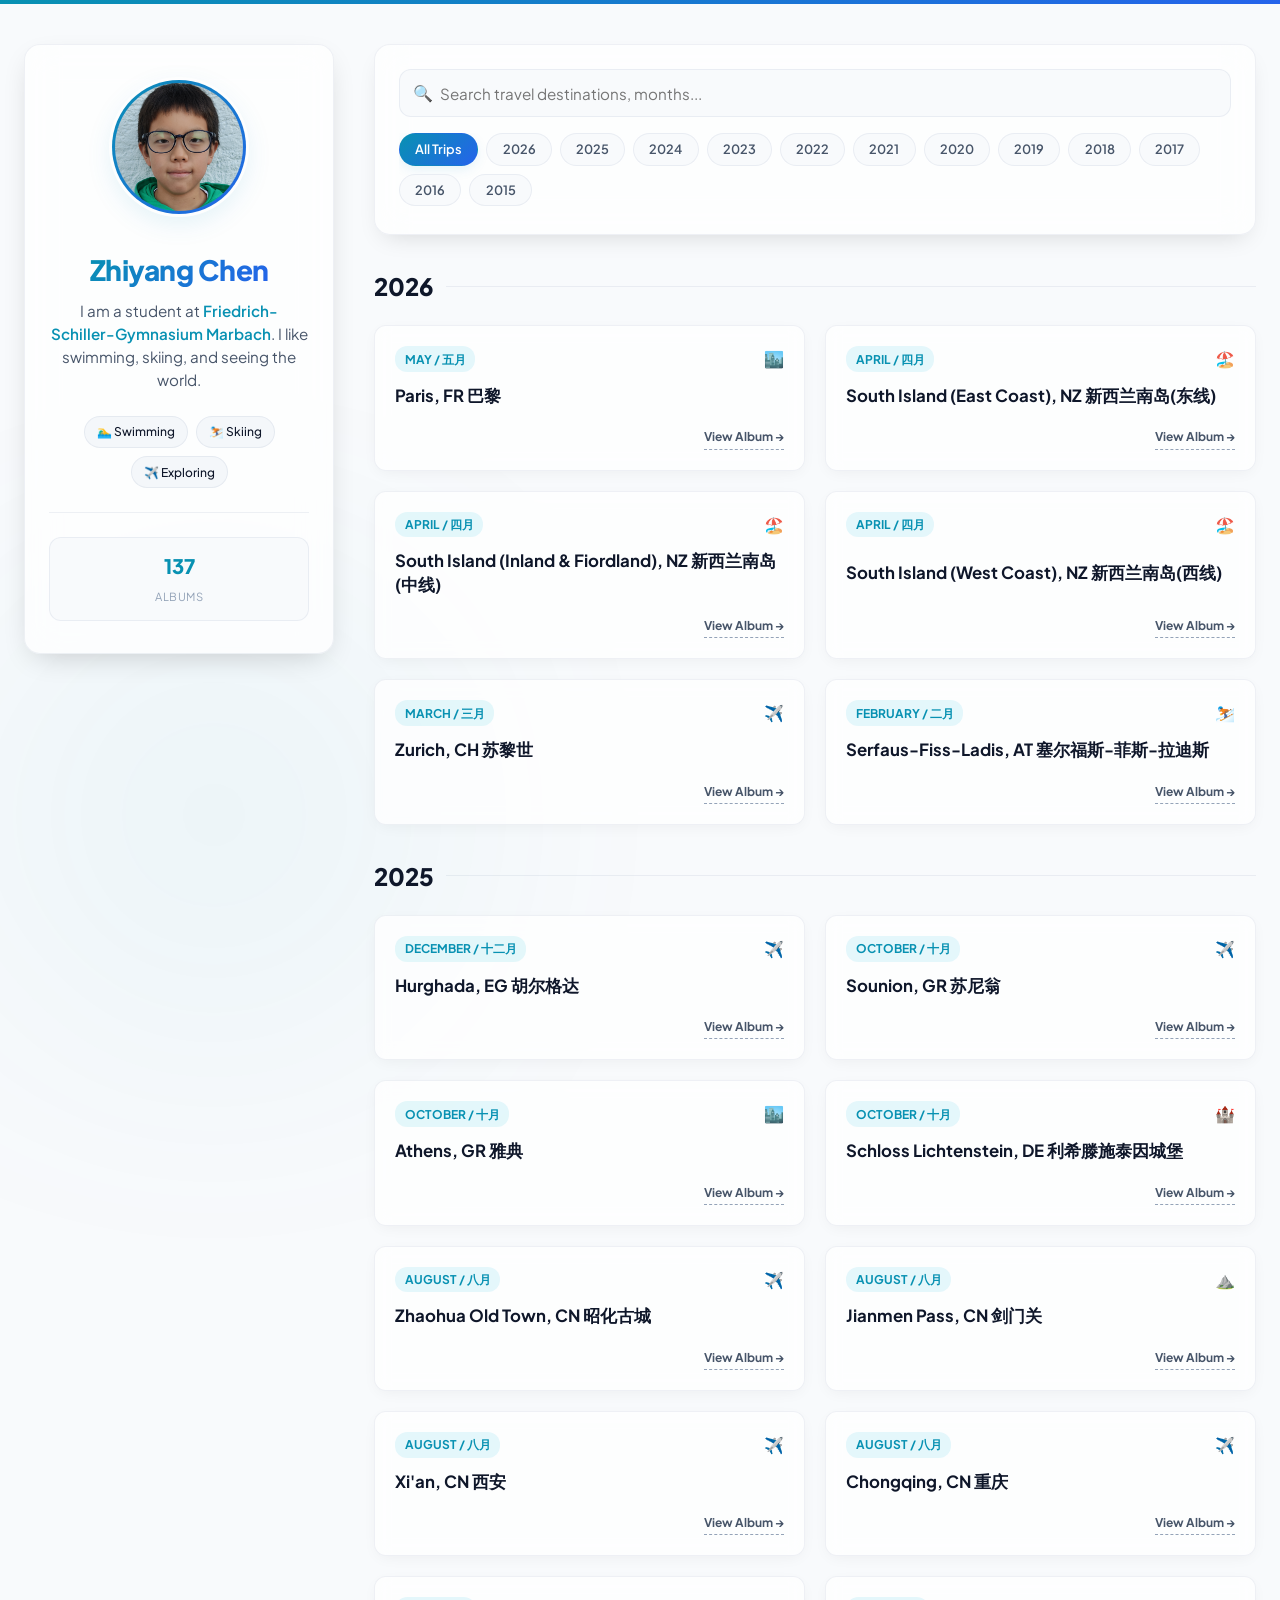
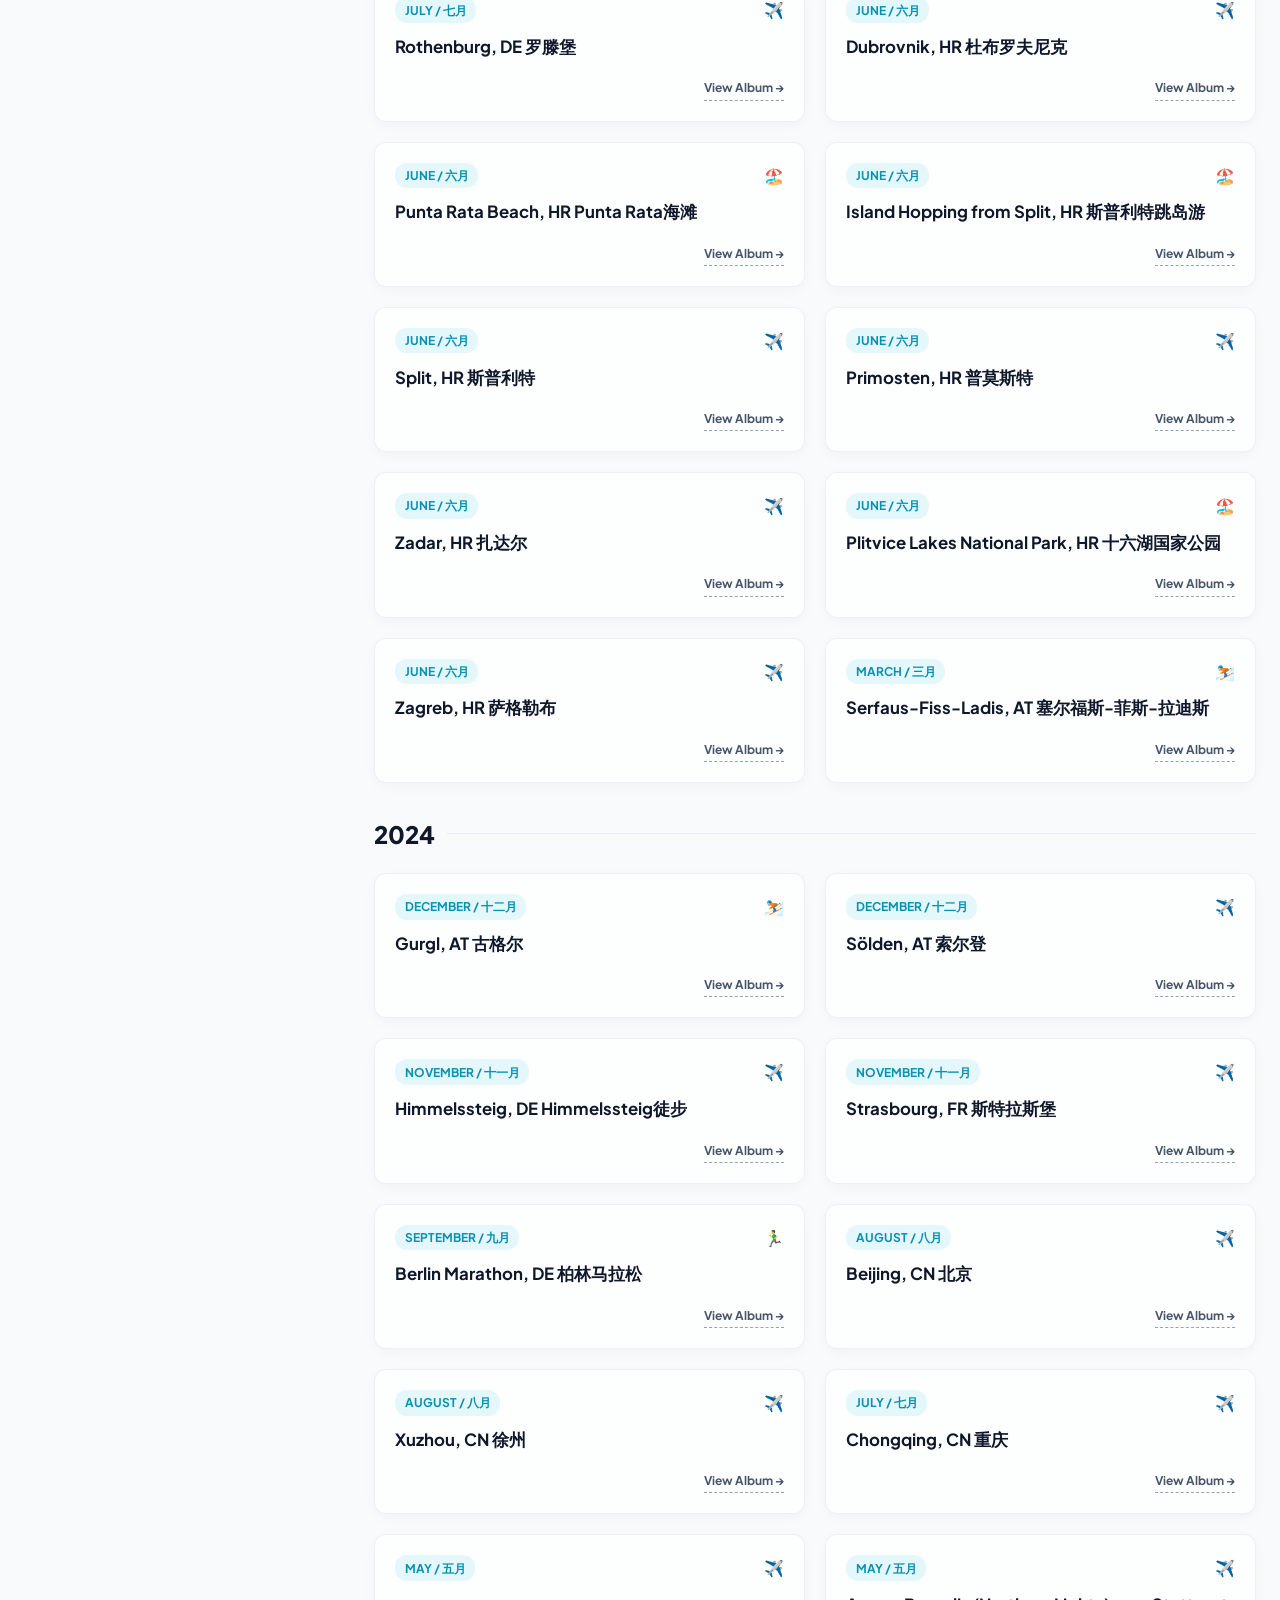
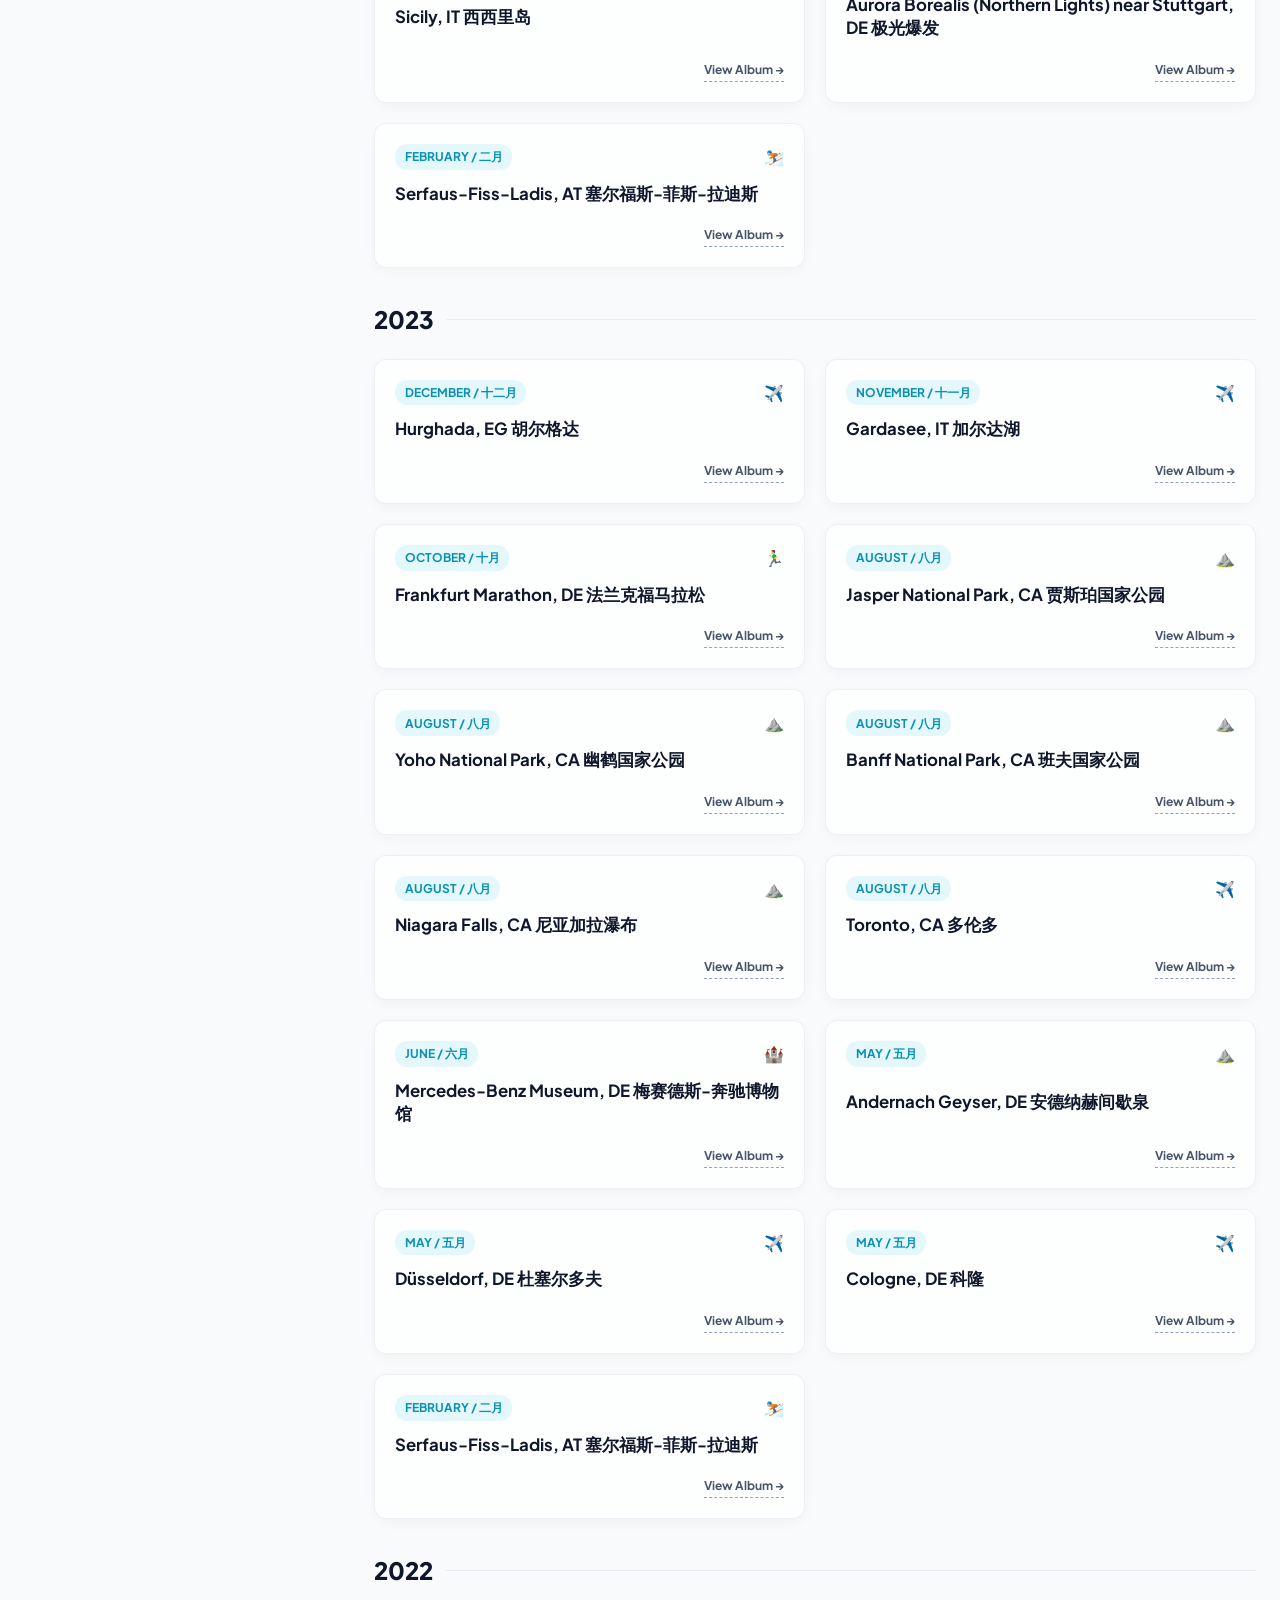
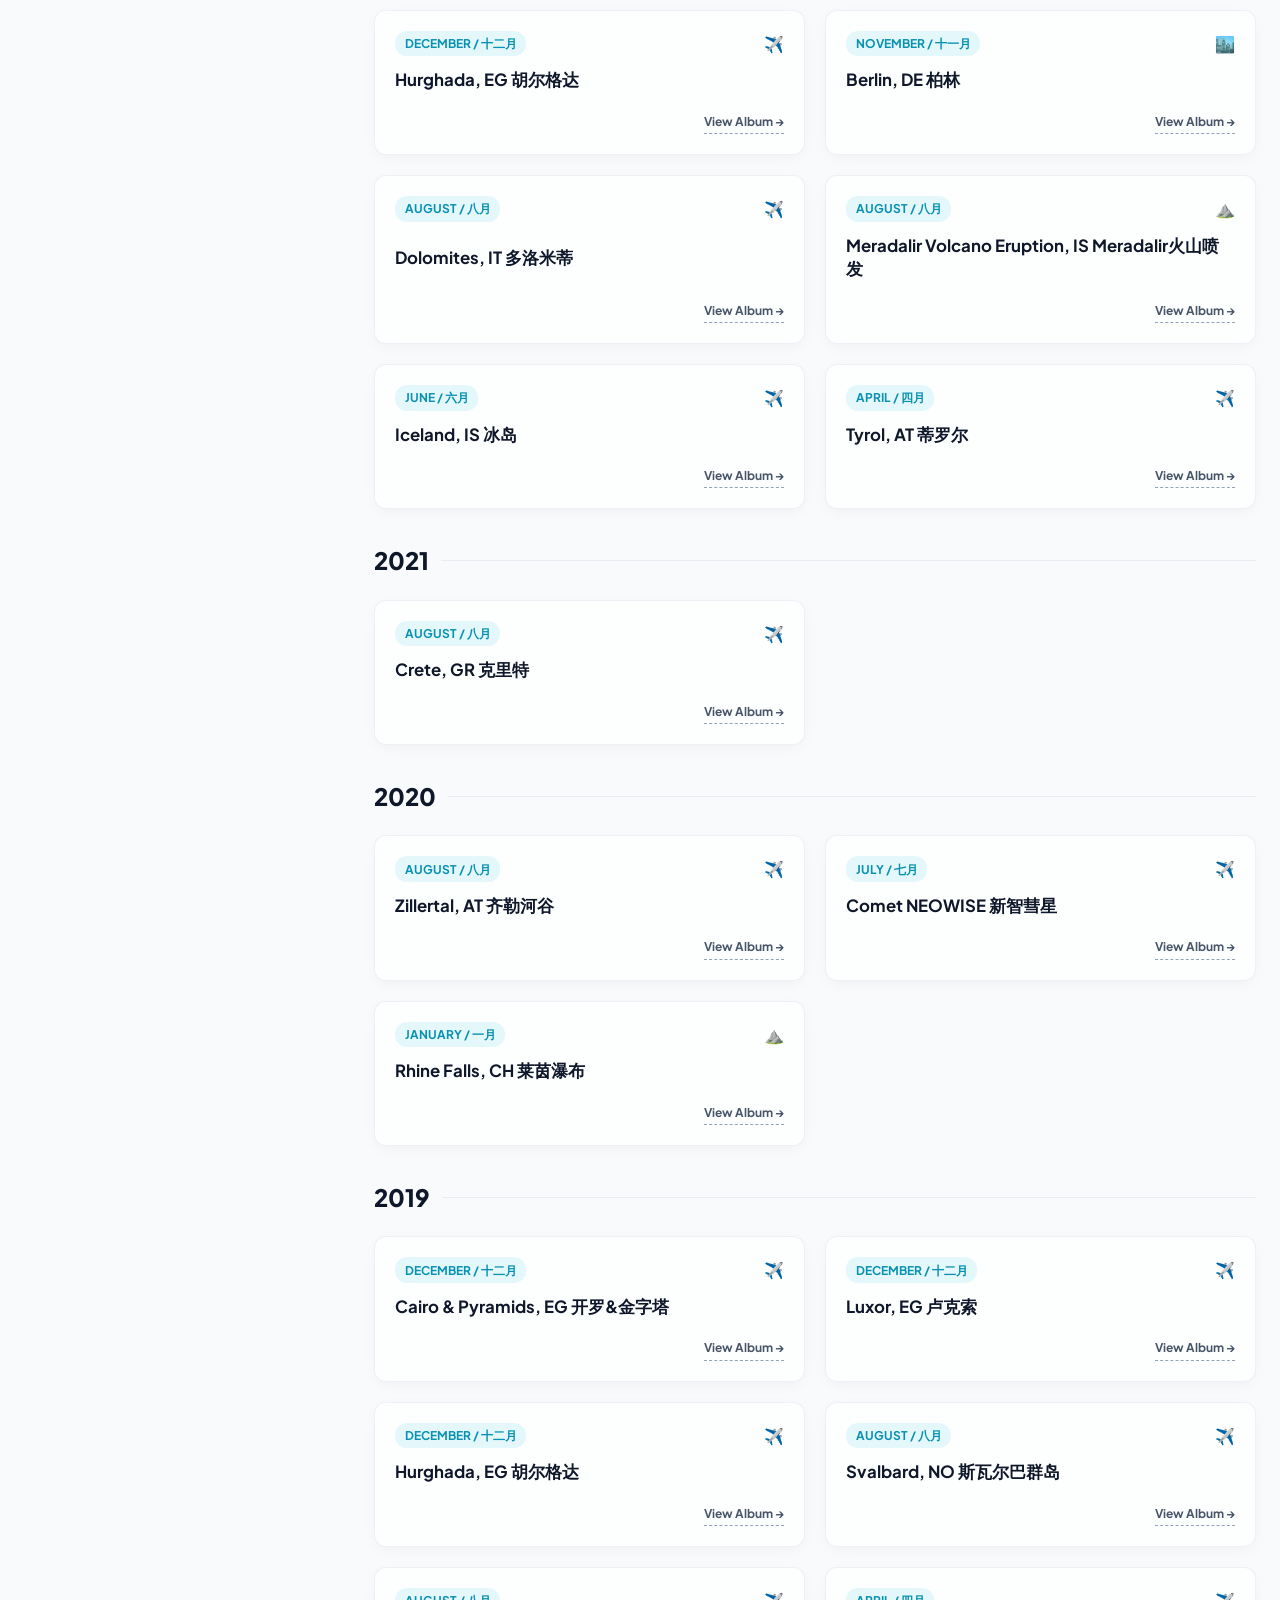
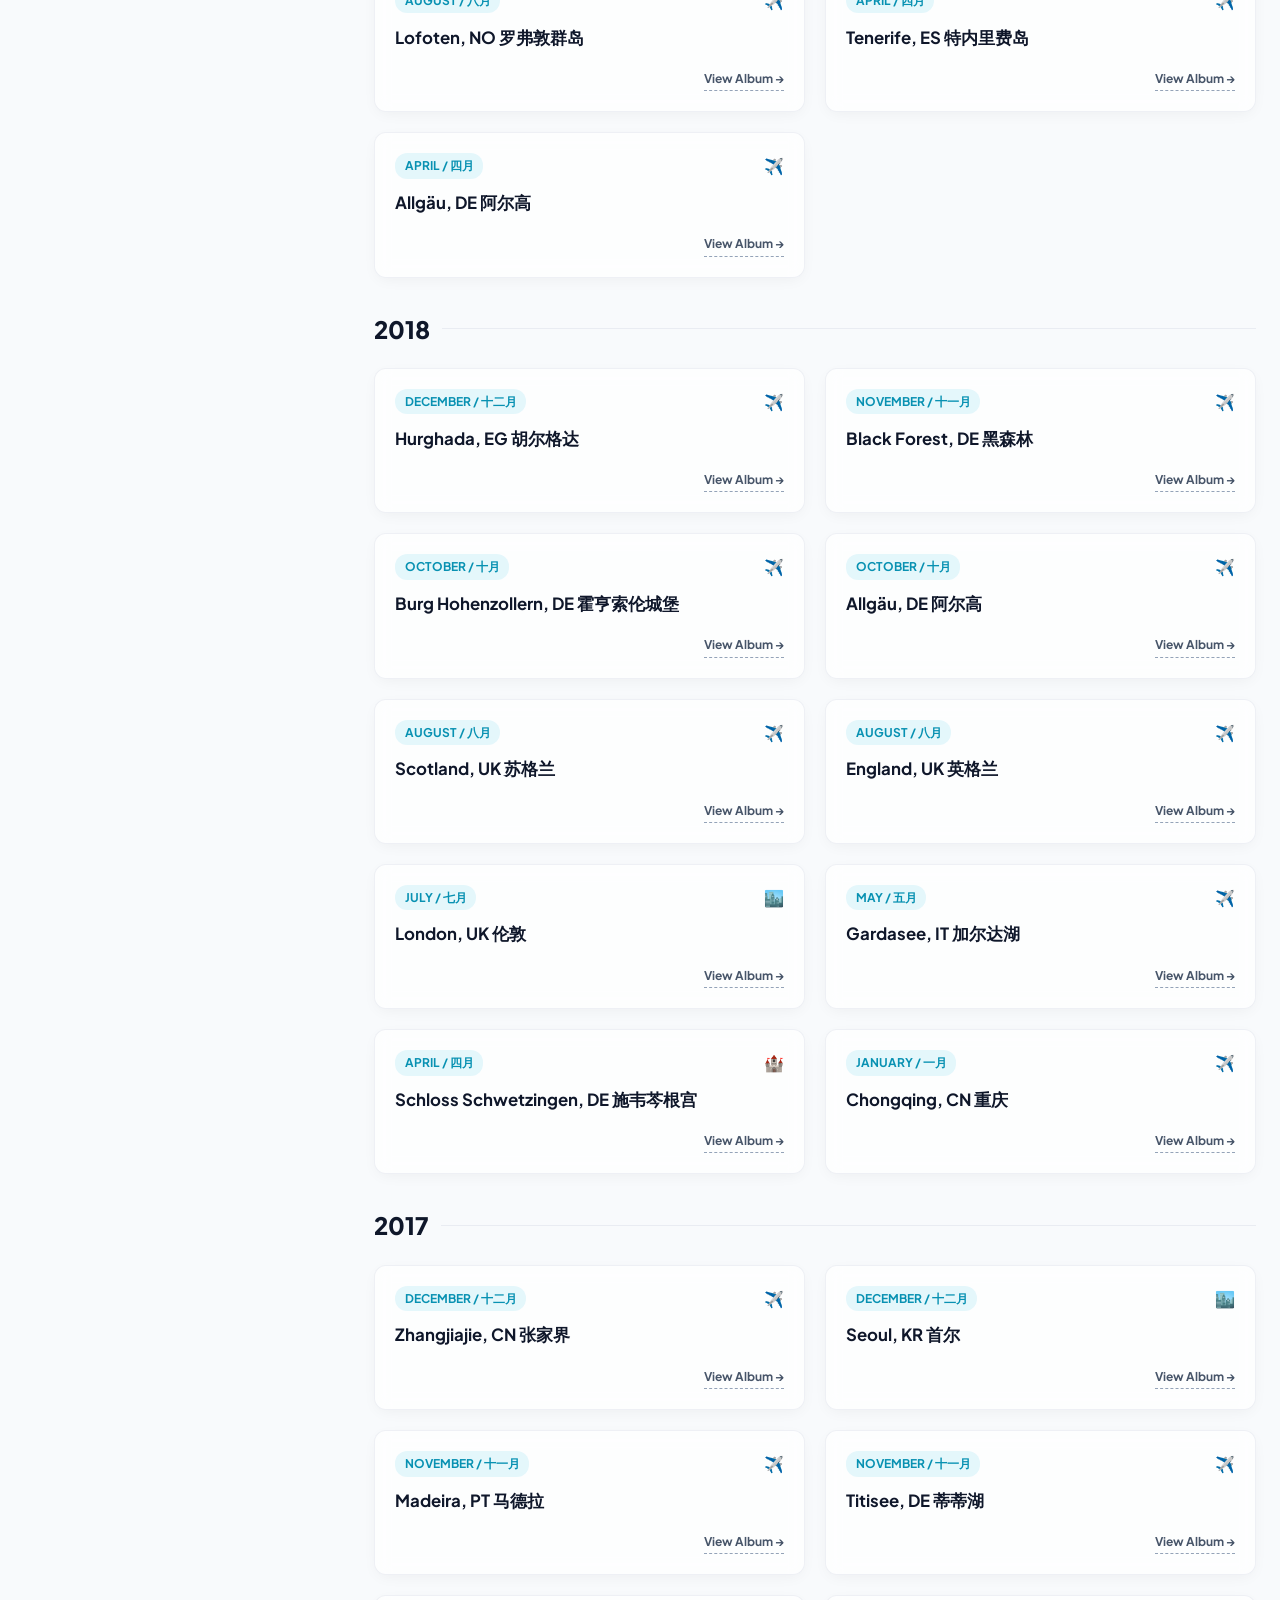
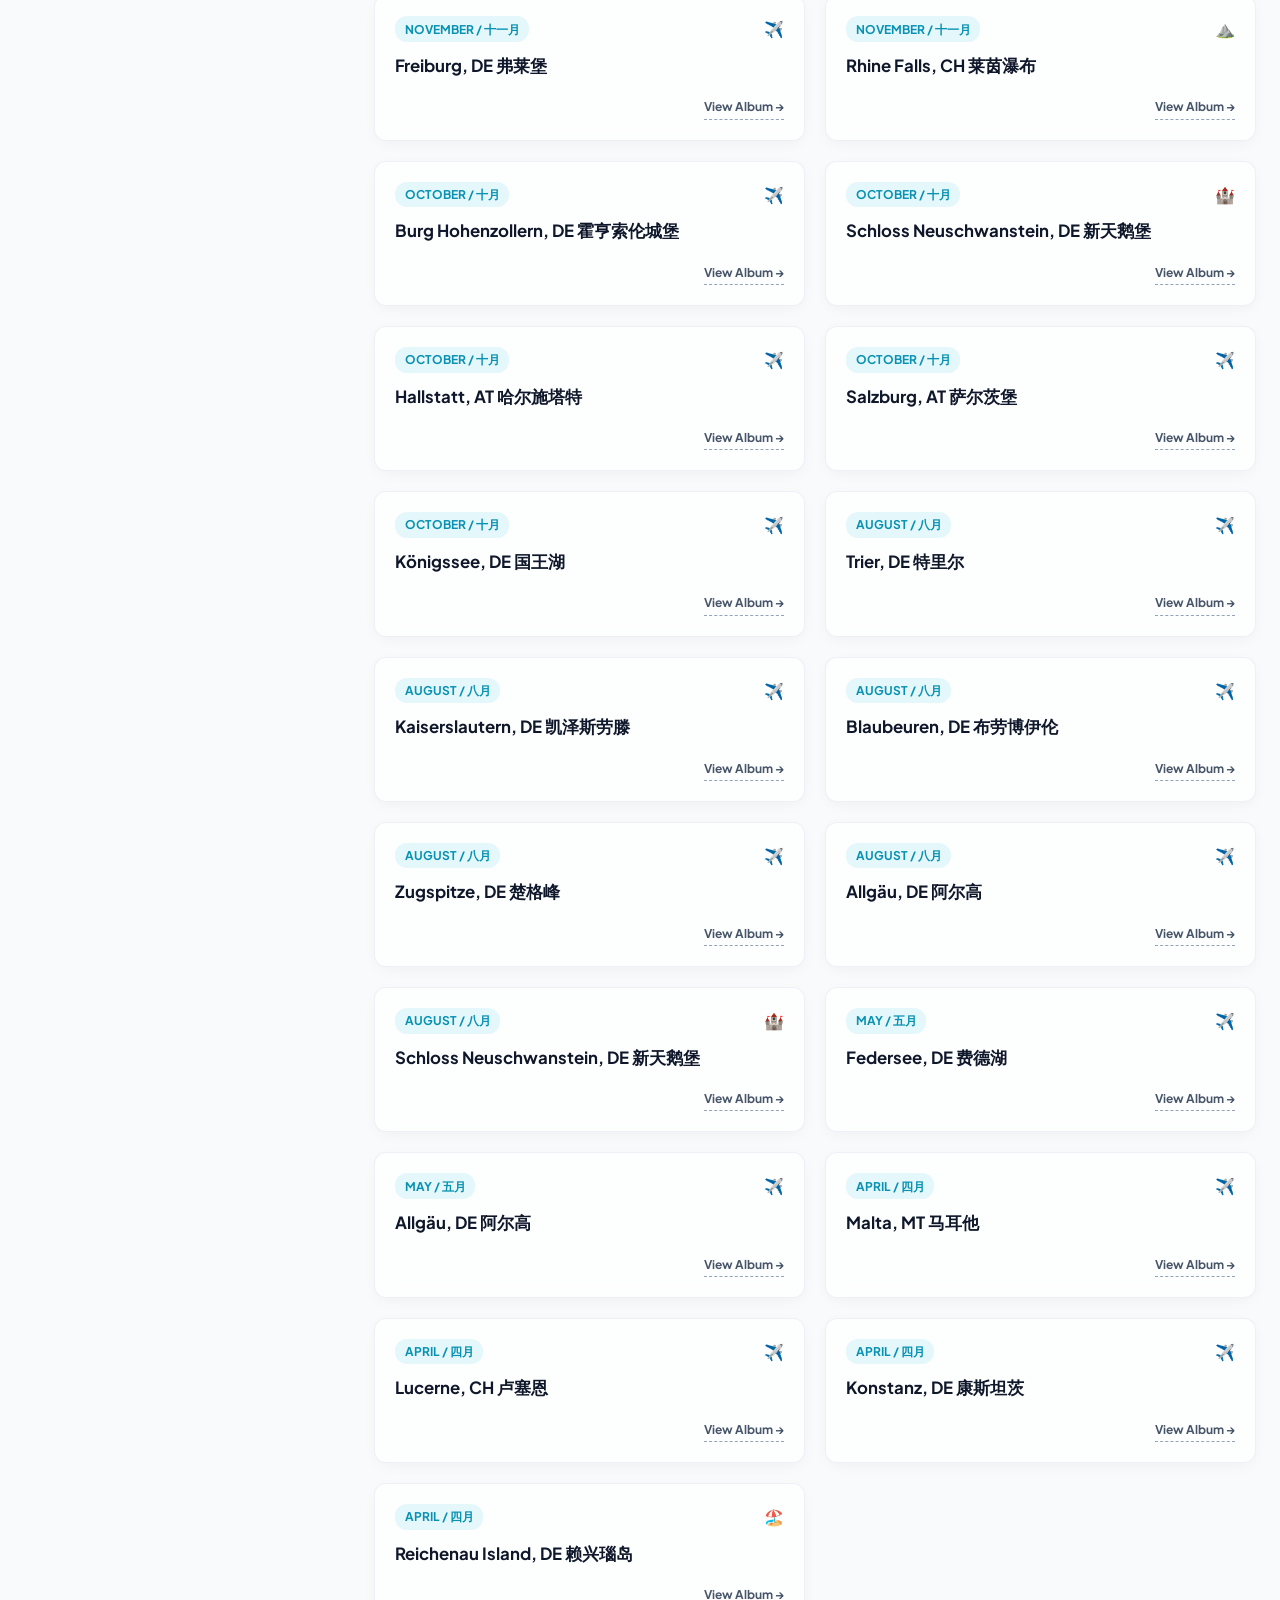
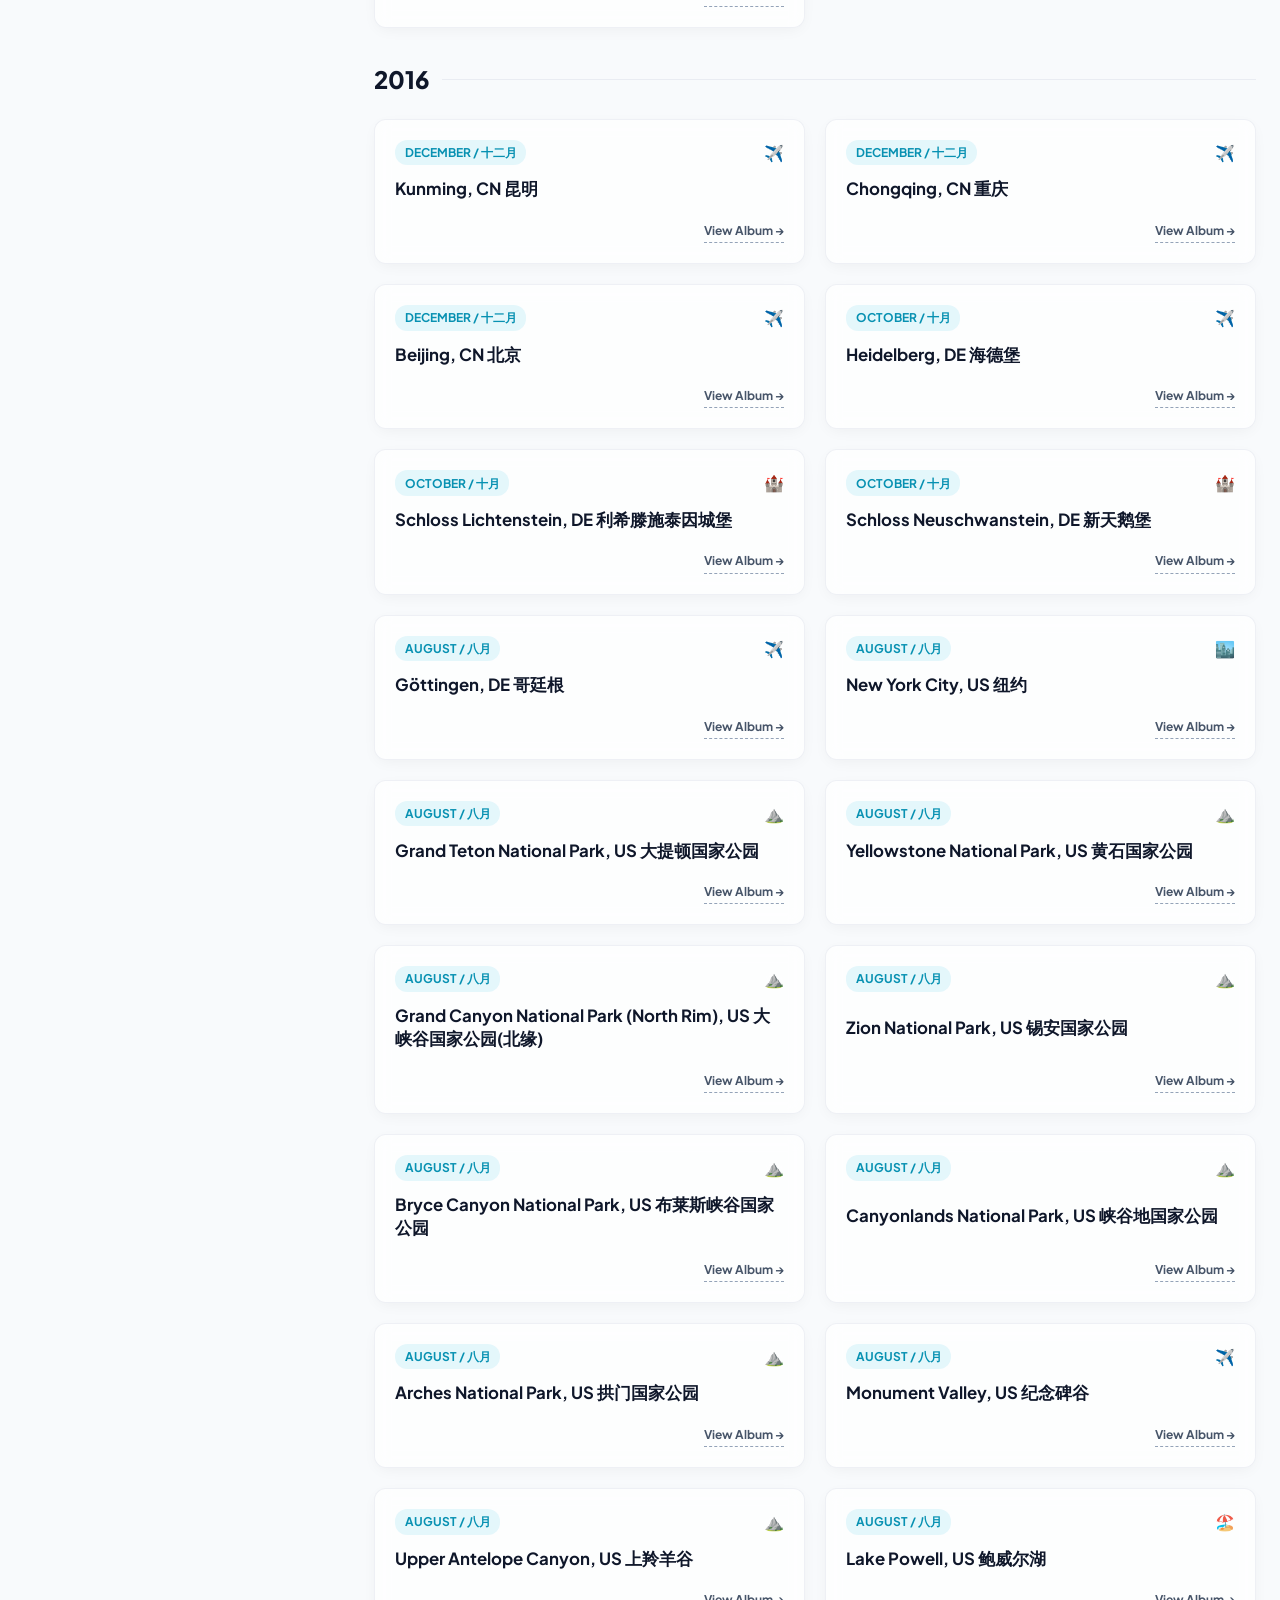
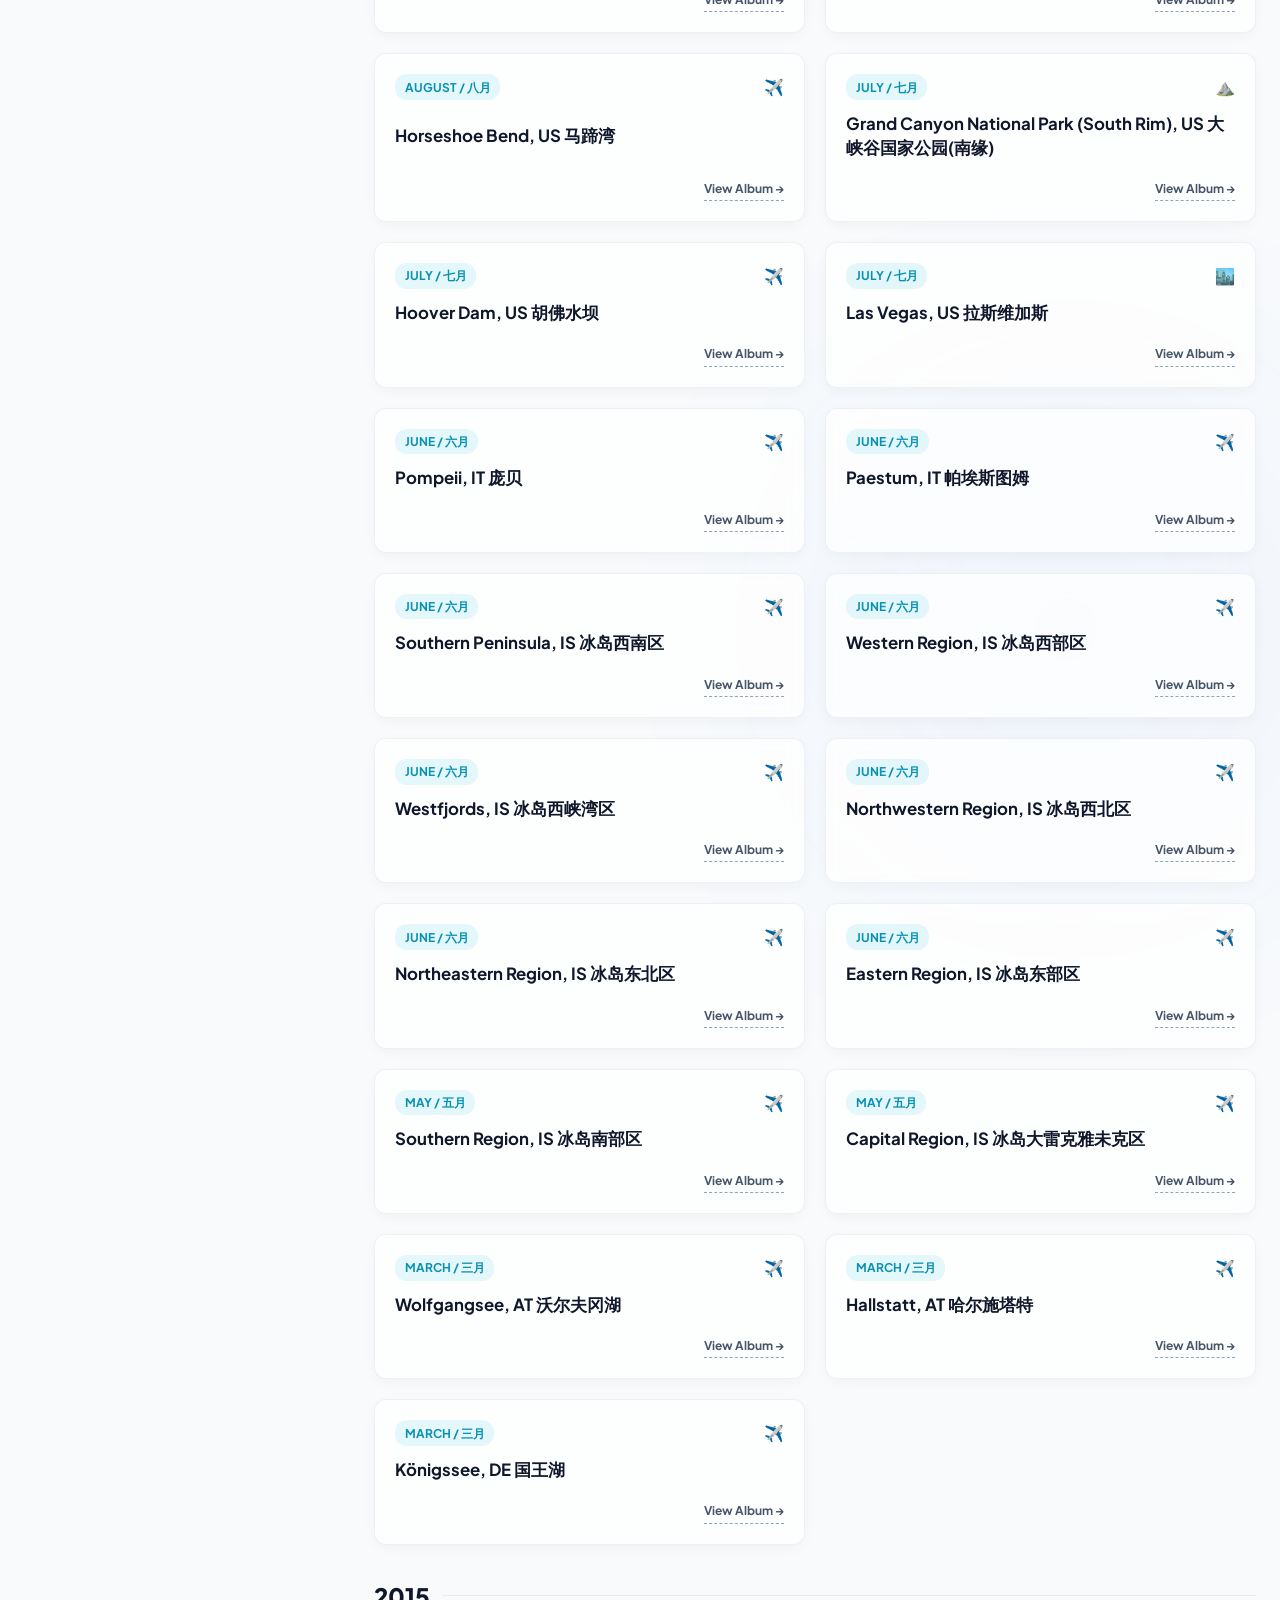
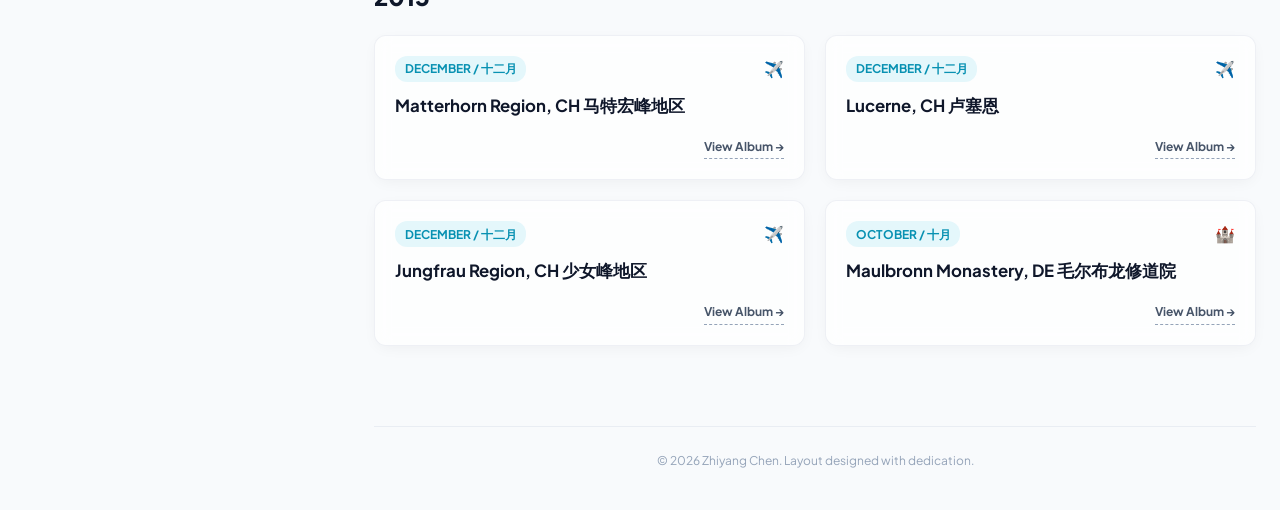
==== index.html @ 0ccc6e95 "init homepage" ====
<!DOCTYPE html>
<html lang="en">
<head>
	<meta charset="UTF-8" />
	<meta name="viewport" content="width=device-width, initial-scale=1" />
	<meta name="Description" content="Zhiyang Chen (陈志扬)'s Homepage" />
	<meta name="Keywords" content="Zhiyang Chen, 陈志扬" />
	<link rel="shortcut icon" href="images/czy.jpg" type="image/ico" />
	<title>Zhiyang Chen</title>
	<link rel="stylesheet" href="style.css" />
</head>
<body>
	<div class="accent-bar"></div>
	<div id="wrap">
		<aside id="header">
			<div id="header-links">
				<img src="images/czy.jpg" alt="Zhiyang Chen" />
			</div>
			<h1 id="logo-text"><a href="index.html">Zhiyang Chen</a></h1>
			<p class="intro-bio">
				I am a student at <a href="https://fsg-marbach.de/" target="_blank">Friedrich-Schiller-Gymnasium Marbach</a>. 
				I like swimming, skiing, and seeing the world.
			</p>
			<div class="badge-list">
				<span class="badge">🏊‍♂️ Swimming</span>
				<span class="badge">⛷️ Skiing</span>
				<span class="badge">✈️ Exploring</span>
			</div>
			<div class="stats">
				<div class="stat-item">
					<span class="stat-val">137</span>
					<span class="stat-lbl">Albums</span>
				</div>
			</div>
		</aside>

		<main id="content-wrap">
			<div class="controls-card">
				<div class="search-container">
					<span class="search-icon">🔍</span>
					<input type="text" id="search-input" class="search-input" placeholder="Search travel destinations, months..." />
				</div>
				<div class="filter-tabs" id="filter-tabs">
					<button class="tab-btn active" data-filter="all">All Trips</button>
				</div>
			</div>

			<div class="travels-container" id="travels-container">
		<section class="year-section" data-year="2026">
			<h2 class="year-title">2026</h2>
			<ul class="travel-grid">
				<li class="travel-card-item" data-location="Paris, FR 巴黎" data-month="May / 五月" data-year="2026">
					<div class="card-header">
						<span class="card-date">May / 五月</span>
						<span class="card-icon">🏙️</span>
					</div>
					<div class="card-body">
						<a href="https://photos.app.goo.gl/jpHGuo8LEzSXsRmq9" target="_blank" class="location-link">Paris, FR 巴黎</a>
					</div>
					<div class="card-footer">
						<a href="https://photos.app.goo.gl/jpHGuo8LEzSXsRmq9" target="_blank" class="gallery-btn">View Album &rarr;</a>
					</div>
				</li>
				<li class="travel-card-item" data-location="South Island (East Coast), NZ 新西兰南岛(东线)" data-month="April / 四月" data-year="2026">
					<div class="card-header">
						<span class="card-date">April / 四月</span>
						<span class="card-icon">🏖️</span>
					</div>
					<div class="card-body">
						<a href="https://photos.app.goo.gl/amPq2d1WqYVf48CTA" target="_blank" class="location-link">South Island (East Coast), NZ 新西兰南岛(东线)</a>
					</div>
					<div class="card-footer">
						<a href="https://photos.app.goo.gl/amPq2d1WqYVf48CTA" target="_blank" class="gallery-btn">View Album &rarr;</a>
					</div>
				</li>
				<li class="travel-card-item" data-location="South Island (Inland &amp; Fiordland), NZ 新西兰南岛(中线)" data-month="April / 四月" data-year="2026">
					<div class="card-header">
						<span class="card-date">April / 四月</span>
						<span class="card-icon">🏖️</span>
					</div>
					<div class="card-body">
						<a href="https://photos.app.goo.gl/9bcTPGoyAabJFEpV9" target="_blank" class="location-link">South Island (Inland &amp; Fiordland), NZ 新西兰南岛(中线)</a>
					</div>
					<div class="card-footer">
						<a href="https://photos.app.goo.gl/9bcTPGoyAabJFEpV9" target="_blank" class="gallery-btn">View Album &rarr;</a>
					</div>
				</li>
				<li class="travel-card-item" data-location="South Island (West Coast), NZ 新西兰南岛(西线)" data-month="April / 四月" data-year="2026">
					<div class="card-header">
						<span class="card-date">April / 四月</span>
						<span class="card-icon">🏖️</span>
					</div>
					<div class="card-body">
						<a href="https://photos.app.goo.gl/21zZwP162hSDiUco9" target="_blank" class="location-link">South Island (West Coast), NZ 新西兰南岛(西线)</a>
					</div>
					<div class="card-footer">
						<a href="https://photos.app.goo.gl/21zZwP162hSDiUco9" target="_blank" class="gallery-btn">View Album &rarr;</a>
					</div>
				</li>
				<li class="travel-card-item" data-location="Zurich, CH 苏黎世" data-month="March / 三月" data-year="2026">
					<div class="card-header">
						<span class="card-date">March / 三月</span>
						<span class="card-icon">✈️</span>
					</div>
					<div class="card-body">
						<a href="https://photos.app.goo.gl/9KdoNAottzJAHdPG9" target="_blank" class="location-link">Zurich, CH 苏黎世</a>
					</div>
					<div class="card-footer">
						<a href="https://photos.app.goo.gl/9KdoNAottzJAHdPG9" target="_blank" class="gallery-btn">View Album &rarr;</a>
					</div>
				</li>
				<li class="travel-card-item" data-location="Serfaus-Fiss-Ladis, AT 塞尔福斯-菲斯-拉迪斯" data-month="February / 二月" data-year="2026">
					<div class="card-header">
						<span class="card-date">February / 二月</span>
						<span class="card-icon">⛷️</span>
					</div>
					<div class="card-body">
						<a href="https://photos.app.goo.gl/mGsiQYpJUAb9B9nX6" target="_blank" class="location-link">Serfaus-Fiss-Ladis, AT 塞尔福斯-菲斯-拉迪斯</a>
					</div>
					<div class="card-footer">
						<a href="https://photos.app.goo.gl/mGsiQYpJUAb9B9nX6" target="_blank" class="gallery-btn">View Album &rarr;</a>
					</div>
				</li>
			</ul>
		</section>
		<section class="year-section" data-year="2025">
			<h2 class="year-title">2025</h2>
			<ul class="travel-grid">
				<li class="travel-card-item" data-location="Hurghada, EG 胡尔格达" data-month="December / 十二月" data-year="2025">
					<div class="card-header">
						<span class="card-date">December / 十二月</span>
						<span class="card-icon">✈️</span>
					</div>
					<div class="card-body">
						<a href="https://photos.app.goo.gl/ukWqn86LBYCw9pSE7" target="_blank" class="location-link">Hurghada, EG 胡尔格达</a>
					</div>
					<div class="card-footer">
						<a href="https://photos.app.goo.gl/ukWqn86LBYCw9pSE7" target="_blank" class="gallery-btn">View Album &rarr;</a>
					</div>
				</li>
				<li class="travel-card-item" data-location="Sounion, GR 苏尼翁" data-month="October / 十月" data-year="2025">
					<div class="card-header">
						<span class="card-date">October / 十月</span>
						<span class="card-icon">✈️</span>
					</div>
					<div class="card-body">
						<a href="https://photos.app.goo.gl/oMgaANyUVqBxymH38" target="_blank" class="location-link">Sounion, GR 苏尼翁</a>
					</div>
					<div class="card-footer">
						<a href="https://photos.app.goo.gl/oMgaANyUVqBxymH38" target="_blank" class="gallery-btn">View Album &rarr;</a>
					</div>
				</li>
				<li class="travel-card-item" data-location="Athens, GR 雅典" data-month="October / 十月" data-year="2025">
					<div class="card-header">
						<span class="card-date">October / 十月</span>
						<span class="card-icon">🏙️</span>
					</div>
					<div class="card-body">
						<a href="https://photos.app.goo.gl/pdFjXgHKbwJ6bP1k8" target="_blank" class="location-link">Athens, GR 雅典</a>
					</div>
					<div class="card-footer">
						<a href="https://photos.app.goo.gl/pdFjXgHKbwJ6bP1k8" target="_blank" class="gallery-btn">View Album &rarr;</a>
					</div>
				</li>
				<li class="travel-card-item" data-location="Schloss Lichtenstein, DE 利希滕施泰因城堡" data-month="October / 十月" data-year="2025">
					<div class="card-header">
						<span class="card-date">October / 十月</span>
						<span class="card-icon">🏰</span>
					</div>
					<div class="card-body">
						<a href="https://photos.app.goo.gl/saxTARNxpgJJK3YN7" target="_blank" class="location-link">Schloss Lichtenstein, DE 利希滕施泰因城堡</a>
					</div>
					<div class="card-footer">
						<a href="https://photos.app.goo.gl/saxTARNxpgJJK3YN7" target="_blank" class="gallery-btn">View Album &rarr;</a>
					</div>
				</li>
				<li class="travel-card-item" data-location="Zhaohua Old Town, CN 昭化古城" data-month="August / 八月" data-year="2025">
					<div class="card-header">
						<span class="card-date">August / 八月</span>
						<span class="card-icon">✈️</span>
					</div>
					<div class="card-body">
						<a href="https://photos.app.goo.gl/i6gRQ4B23M6Kgj7o6" target="_blank" class="location-link">Zhaohua Old Town, CN 昭化古城</a>
					</div>
					<div class="card-footer">
						<a href="https://photos.app.goo.gl/i6gRQ4B23M6Kgj7o6" target="_blank" class="gallery-btn">View Album &rarr;</a>
					</div>
				</li>
				<li class="travel-card-item" data-location="Jianmen Pass, CN 剑门关" data-month="August / 八月" data-year="2025">
					<div class="card-header">
						<span class="card-date">August / 八月</span>
						<span class="card-icon">⛰️</span>
					</div>
					<div class="card-body">
						<a href="https://photos.app.goo.gl/QyXJNKEsg9zDK6UR9" target="_blank" class="location-link">Jianmen Pass, CN 剑门关</a>
					</div>
					<div class="card-footer">
						<a href="https://photos.app.goo.gl/QyXJNKEsg9zDK6UR9" target="_blank" class="gallery-btn">View Album &rarr;</a>
					</div>
				</li>
				<li class="travel-card-item" data-location="Xi'an, CN 西安" data-month="August / 八月" data-year="2025">
					<div class="card-header">
						<span class="card-date">August / 八月</span>
						<span class="card-icon">✈️</span>
					</div>
					<div class="card-body">
						<a href="https://photos.app.goo.gl/VScHrDNj4ckQf7ni9" target="_blank" class="location-link">Xi'an, CN 西安</a>
					</div>
					<div class="card-footer">
						<a href="https://photos.app.goo.gl/VScHrDNj4ckQf7ni9" target="_blank" class="gallery-btn">View Album &rarr;</a>
					</div>
				</li>
				<li class="travel-card-item" data-location="Chongqing, CN 重庆" data-month="August / 八月" data-year="2025">
					<div class="card-header">
						<span class="card-date">August / 八月</span>
						<span class="card-icon">✈️</span>
					</div>
					<div class="card-body">
						<a href="https://photos.app.goo.gl/8QRiNCcCjSP3Y23X8" target="_blank" class="location-link">Chongqing, CN 重庆</a>
					</div>
					<div class="card-footer">
						<a href="https://photos.app.goo.gl/8QRiNCcCjSP3Y23X8" target="_blank" class="gallery-btn">View Album &rarr;</a>
					</div>
				</li>
				<li class="travel-card-item" data-location="Rothenburg, DE 罗滕堡" data-month="July / 七月" data-year="2025">
					<div class="card-header">
						<span class="card-date">July / 七月</span>
						<span class="card-icon">✈️</span>
					</div>
					<div class="card-body">
						<a href="https://photos.app.goo.gl/EyWvW8fnJXwKntnm8" target="_blank" class="location-link">Rothenburg, DE 罗滕堡</a>
					</div>
					<div class="card-footer">
						<a href="https://photos.app.goo.gl/EyWvW8fnJXwKntnm8" target="_blank" class="gallery-btn">View Album &rarr;</a>
					</div>
				</li>
				<li class="travel-card-item" data-location="Dubrovnik, HR 杜布罗夫尼克" data-month="June / 六月" data-year="2025">
					<div class="card-header">
						<span class="card-date">June / 六月</span>
						<span class="card-icon">✈️</span>
					</div>
					<div class="card-body">
						<a href="https://photos.app.goo.gl/xSsY76QWLeWFxz5P7" target="_blank" class="location-link">Dubrovnik, HR 杜布罗夫尼克</a>
					</div>
					<div class="card-footer">
						<a href="https://photos.app.goo.gl/xSsY76QWLeWFxz5P7" target="_blank" class="gallery-btn">View Album &rarr;</a>
					</div>
				</li>
				<li class="travel-card-item" data-location="Punta Rata Beach, HR Punta Rata海滩" data-month="June / 六月" data-year="2025">
					<div class="card-header">
						<span class="card-date">June / 六月</span>
						<span class="card-icon">🏖️</span>
					</div>
					<div class="card-body">
						<a href="https://photos.app.goo.gl/Jvb6QRwQGNayDwoUA" target="_blank" class="location-link">Punta Rata Beach, HR Punta Rata海滩</a>
					</div>
					<div class="card-footer">
						<a href="https://photos.app.goo.gl/Jvb6QRwQGNayDwoUA" target="_blank" class="gallery-btn">View Album &rarr;</a>
					</div>
				</li>
				<li class="travel-card-item" data-location="Island Hopping from Split, HR 斯普利特跳岛游" data-month="June / 六月" data-year="2025">
					<div class="card-header">
						<span class="card-date">June / 六月</span>
						<span class="card-icon">🏖️</span>
					</div>
					<div class="card-body">
						<a href="https://photos.app.goo.gl/v9obDaBSa4VUBzfD7" target="_blank" class="location-link">Island Hopping from Split, HR 斯普利特跳岛游</a>
					</div>
					<div class="card-footer">
						<a href="https://photos.app.goo.gl/v9obDaBSa4VUBzfD7" target="_blank" class="gallery-btn">View Album &rarr;</a>
					</div>
				</li>
				<li class="travel-card-item" data-location="Split, HR 斯普利特" data-month="June / 六月" data-year="2025">
					<div class="card-header">
						<span class="card-date">June / 六月</span>
						<span class="card-icon">✈️</span>
					</div>
					<div class="card-body">
						<a href="https://photos.app.goo.gl/TfTzzE29wkDYHwhG8" target="_blank" class="location-link">Split, HR 斯普利特</a>
					</div>
					<div class="card-footer">
						<a href="https://photos.app.goo.gl/TfTzzE29wkDYHwhG8" target="_blank" class="gallery-btn">View Album &rarr;</a>
					</div>
				</li>
				<li class="travel-card-item" data-location="Primosten, HR 普莫斯特" data-month="June / 六月" data-year="2025">
					<div class="card-header">
						<span class="card-date">June / 六月</span>
						<span class="card-icon">✈️</span>
					</div>
					<div class="card-body">
						<a href="https://photos.app.goo.gl/dVGYy6dgmsbj571E9" target="_blank" class="location-link">Primosten, HR 普莫斯特</a>
					</div>
					<div class="card-footer">
						<a href="https://photos.app.goo.gl/dVGYy6dgmsbj571E9" target="_blank" class="gallery-btn">View Album &rarr;</a>
					</div>
				</li>
				<li class="travel-card-item" data-location="Zadar, HR 扎达尔" data-month="June / 六月" data-year="2025">
					<div class="card-header">
						<span class="card-date">June / 六月</span>
						<span class="card-icon">✈️</span>
					</div>
					<div class="card-body">
						<a href="https://photos.app.goo.gl/7JinvqGWpGv6eHsEA" target="_blank" class="location-link">Zadar, HR 扎达尔</a>
					</div>
					<div class="card-footer">
						<a href="https://photos.app.goo.gl/7JinvqGWpGv6eHsEA" target="_blank" class="gallery-btn">View Album &rarr;</a>
					</div>
				</li>
				<li class="travel-card-item" data-location="Plitvice Lakes National Park, HR 十六湖国家公园" data-month="June / 六月" data-year="2025">
					<div class="card-header">
						<span class="card-date">June / 六月</span>
						<span class="card-icon">🏖️</span>
					</div>
					<div class="card-body">
						<a href="https://photos.app.goo.gl/95Wqt7QBpz93s6Tj9" target="_blank" class="location-link">Plitvice Lakes National Park, HR 十六湖国家公园</a>
					</div>
					<div class="card-footer">
						<a href="https://photos.app.goo.gl/95Wqt7QBpz93s6Tj9" target="_blank" class="gallery-btn">View Album &rarr;</a>
					</div>
				</li>
				<li class="travel-card-item" data-location="Zagreb, HR 萨格勒布" data-month="June / 六月" data-year="2025">
					<div class="card-header">
						<span class="card-date">June / 六月</span>
						<span class="card-icon">✈️</span>
					</div>
					<div class="card-body">
						<a href="https://photos.app.goo.gl/RXbkzz5gSHat9P9JA" target="_blank" class="location-link">Zagreb, HR 萨格勒布</a>
					</div>
					<div class="card-footer">
						<a href="https://photos.app.goo.gl/RXbkzz5gSHat9P9JA" target="_blank" class="gallery-btn">View Album &rarr;</a>
					</div>
				</li>
				<li class="travel-card-item" data-location="Serfaus-Fiss-Ladis, AT 塞尔福斯-菲斯-拉迪斯" data-month="March / 三月" data-year="2025">
					<div class="card-header">
						<span class="card-date">March / 三月</span>
						<span class="card-icon">⛷️</span>
					</div>
					<div class="card-body">
						<a href="https://photos.app.goo.gl/oxnfQRBJvX8TpYUq7" target="_blank" class="location-link">Serfaus-Fiss-Ladis, AT 塞尔福斯-菲斯-拉迪斯</a>
					</div>
					<div class="card-footer">
						<a href="https://photos.app.goo.gl/oxnfQRBJvX8TpYUq7" target="_blank" class="gallery-btn">View Album &rarr;</a>
					</div>
				</li>
			</ul>
		</section>
		<section class="year-section" data-year="2024">
			<h2 class="year-title">2024</h2>
			<ul class="travel-grid">
				<li class="travel-card-item" data-location="Gurgl, AT 古格尔" data-month="December / 十二月" data-year="2024">
					<div class="card-header">
						<span class="card-date">December / 十二月</span>
						<span class="card-icon">⛷️</span>
					</div>
					<div class="card-body">
						<a href="https://photos.app.goo.gl/ovkGXyEShDBRjoKb7" target="_blank" class="location-link">Gurgl, AT 古格尔</a>
					</div>
					<div class="card-footer">
						<a href="https://photos.app.goo.gl/ovkGXyEShDBRjoKb7" target="_blank" class="gallery-btn">View Album &rarr;</a>
					</div>
				</li>
				<li class="travel-card-item" data-location="Sölden, AT 索尔登" data-month="December / 十二月" data-year="2024">
					<div class="card-header">
						<span class="card-date">December / 十二月</span>
						<span class="card-icon">✈️</span>
					</div>
					<div class="card-body">
						<a href="https://photos.app.goo.gl/X2XHdyno1HMkw2vJA" target="_blank" class="location-link">Sölden, AT 索尔登</a>
					</div>
					<div class="card-footer">
						<a href="https://photos.app.goo.gl/X2XHdyno1HMkw2vJA" target="_blank" class="gallery-btn">View Album &rarr;</a>
					</div>
				</li>
				<li class="travel-card-item" data-location="Himmelssteig, DE Himmelssteig徒步" data-month="November / 十一月" data-year="2024">
					<div class="card-header">
						<span class="card-date">November / 十一月</span>
						<span class="card-icon">✈️</span>
					</div>
					<div class="card-body">
						<a href="https://photos.app.goo.gl/eyctv6TTDrtfqxaW8" target="_blank" class="location-link">Himmelssteig, DE Himmelssteig徒步</a>
					</div>
					<div class="card-footer">
						<a href="https://photos.app.goo.gl/eyctv6TTDrtfqxaW8" target="_blank" class="gallery-btn">View Album &rarr;</a>
					</div>
				</li>
				<li class="travel-card-item" data-location="Strasbourg, FR 斯特拉斯堡" data-month="November / 十一月" data-year="2024">
					<div class="card-header">
						<span class="card-date">November / 十一月</span>
						<span class="card-icon">✈️</span>
					</div>
					<div class="card-body">
						<a href="https://photos.app.goo.gl/7u2axpDWecePRsHo8" target="_blank" class="location-link">Strasbourg, FR 斯特拉斯堡</a>
					</div>
					<div class="card-footer">
						<a href="https://photos.app.goo.gl/7u2axpDWecePRsHo8" target="_blank" class="gallery-btn">View Album &rarr;</a>
					</div>
				</li>
				<li class="travel-card-item" data-location="Berlin Marathon, DE 柏林马拉松" data-month="September / 九月" data-year="2024">
					<div class="card-header">
						<span class="card-date">September / 九月</span>
						<span class="card-icon">🏃‍♂️</span>
					</div>
					<div class="card-body">
						<a href="https://photos.app.goo.gl/p5KTjFr884jpfHoP6" target="_blank" class="location-link">Berlin Marathon, DE 柏林马拉松</a>
					</div>
					<div class="card-footer">
						<a href="https://photos.app.goo.gl/p5KTjFr884jpfHoP6" target="_blank" class="gallery-btn">View Album &rarr;</a>
					</div>
				</li>
				<li class="travel-card-item" data-location="Beijing, CN 北京" data-month="August / 八月" data-year="2024">
					<div class="card-header">
						<span class="card-date">August / 八月</span>
						<span class="card-icon">✈️</span>
					</div>
					<div class="card-body">
						<a href="https://photos.app.goo.gl/57mrUQ7zE9h8cY3x7" target="_blank" class="location-link">Beijing, CN 北京</a>
					</div>
					<div class="card-footer">
						<a href="https://photos.app.goo.gl/57mrUQ7zE9h8cY3x7" target="_blank" class="gallery-btn">View Album &rarr;</a>
					</div>
				</li>
				<li class="travel-card-item" data-location="Xuzhou, CN 徐州" data-month="August / 八月" data-year="2024">
					<div class="card-header">
						<span class="card-date">August / 八月</span>
						<span class="card-icon">✈️</span>
					</div>
					<div class="card-body">
						<a href="https://photos.app.goo.gl/CiCBZKEJJVFMatww9" target="_blank" class="location-link">Xuzhou, CN 徐州</a>
					</div>
					<div class="card-footer">
						<a href="https://photos.app.goo.gl/CiCBZKEJJVFMatww9" target="_blank" class="gallery-btn">View Album &rarr;</a>
					</div>
				</li>
				<li class="travel-card-item" data-location="Chongqing, CN 重庆" data-month="July / 七月" data-year="2024">
					<div class="card-header">
						<span class="card-date">July / 七月</span>
						<span class="card-icon">✈️</span>
					</div>
					<div class="card-body">
						<a href="https://photos.app.goo.gl/jF7Ka7KzzjGGiZbJA" target="_blank" class="location-link">Chongqing, CN 重庆</a>
					</div>
					<div class="card-footer">
						<a href="https://photos.app.goo.gl/jF7Ka7KzzjGGiZbJA" target="_blank" class="gallery-btn">View Album &rarr;</a>
					</div>
				</li>
				<li class="travel-card-item" data-location="Sicily, IT 西西里岛" data-month="May / 五月" data-year="2024">
					<div class="card-header">
						<span class="card-date">May / 五月</span>
						<span class="card-icon">✈️</span>
					</div>
					<div class="card-body">
						<a href="https://photos.app.goo.gl/SiqwY5BUTA4QYmpp9" target="_blank" class="location-link">Sicily, IT 西西里岛</a>
					</div>
					<div class="card-footer">
						<a href="https://photos.app.goo.gl/SiqwY5BUTA4QYmpp9" target="_blank" class="gallery-btn">View Album &rarr;</a>
					</div>
				</li>
				<li class="travel-card-item" data-location="Aurora Borealis (Northern Lights) near Stuttgart, DE 极光爆发" data-month="May / 五月" data-year="2024">
					<div class="card-header">
						<span class="card-date">May / 五月</span>
						<span class="card-icon">✈️</span>
					</div>
					<div class="card-body">
						<a href="https://photos.app.goo.gl/m13dLs4t1U3iqviRA" target="_blank" class="location-link">Aurora Borealis (Northern Lights) near Stuttgart, DE 极光爆发</a>
					</div>
					<div class="card-footer">
						<a href="https://photos.app.goo.gl/m13dLs4t1U3iqviRA" target="_blank" class="gallery-btn">View Album &rarr;</a>
					</div>
				</li>
				<li class="travel-card-item" data-location="Serfaus-Fiss-Ladis, AT 塞尔福斯-菲斯-拉迪斯" data-month="February / 二月" data-year="2024">
					<div class="card-header">
						<span class="card-date">February / 二月</span>
						<span class="card-icon">⛷️</span>
					</div>
					<div class="card-body">
						<a href="https://photos.app.goo.gl/r2x7tXquhQBDq3Ra9" target="_blank" class="location-link">Serfaus-Fiss-Ladis, AT 塞尔福斯-菲斯-拉迪斯</a>
					</div>
					<div class="card-footer">
						<a href="https://photos.app.goo.gl/r2x7tXquhQBDq3Ra9" target="_blank" class="gallery-btn">View Album &rarr;</a>
					</div>
				</li>
			</ul>
		</section>
		<section class="year-section" data-year="2023">
			<h2 class="year-title">2023</h2>
			<ul class="travel-grid">
				<li class="travel-card-item" data-location="Hurghada, EG 胡尔格达" data-month="December / 十二月" data-year="2023">
					<div class="card-header">
						<span class="card-date">December / 十二月</span>
						<span class="card-icon">✈️</span>
					</div>
					<div class="card-body">
						<a href="https://photos.app.goo.gl/am5UHhQztQRYUdgN9" target="_blank" class="location-link">Hurghada, EG 胡尔格达</a>
					</div>
					<div class="card-footer">
						<a href="https://photos.app.goo.gl/am5UHhQztQRYUdgN9" target="_blank" class="gallery-btn">View Album &rarr;</a>
					</div>
				</li>
				<li class="travel-card-item" data-location="Gardasee, IT 加尔达湖" data-month="November / 十一月" data-year="2023">
					<div class="card-header">
						<span class="card-date">November / 十一月</span>
						<span class="card-icon">✈️</span>
					</div>
					<div class="card-body">
						<a href="https://photos.app.goo.gl/v19HMXA9bMNDWw8Q9" target="_blank" class="location-link">Gardasee, IT 加尔达湖</a>
					</div>
					<div class="card-footer">
						<a href="https://photos.app.goo.gl/v19HMXA9bMNDWw8Q9" target="_blank" class="gallery-btn">View Album &rarr;</a>
					</div>
				</li>
				<li class="travel-card-item" data-location="Frankfurt Marathon, DE 法兰克福马拉松" data-month="October / 十月" data-year="2023">
					<div class="card-header">
						<span class="card-date">October / 十月</span>
						<span class="card-icon">🏃‍♂️</span>
					</div>
					<div class="card-body">
						<a href="https://photos.app.goo.gl/VXK7EFPa9TNZX2KU8" target="_blank" class="location-link">Frankfurt Marathon, DE 法兰克福马拉松</a>
					</div>
					<div class="card-footer">
						<a href="https://photos.app.goo.gl/VXK7EFPa9TNZX2KU8" target="_blank" class="gallery-btn">View Album &rarr;</a>
					</div>
				</li>
				<li class="travel-card-item" data-location="Jasper National Park, CA 贾斯珀国家公园" data-month="August / 八月" data-year="2023">
					<div class="card-header">
						<span class="card-date">August / 八月</span>
						<span class="card-icon">⛰️</span>
					</div>
					<div class="card-body">
						<a href="https://photos.app.goo.gl/XdfKacYcuwTZteYUA" target="_blank" class="location-link">Jasper National Park, CA 贾斯珀国家公园</a>
					</div>
					<div class="card-footer">
						<a href="https://photos.app.goo.gl/XdfKacYcuwTZteYUA" target="_blank" class="gallery-btn">View Album &rarr;</a>
					</div>
				</li>
				<li class="travel-card-item" data-location="Yoho National Park, CA 幽鹤国家公园" data-month="August / 八月" data-year="2023">
					<div class="card-header">
						<span class="card-date">August / 八月</span>
						<span class="card-icon">⛰️</span>
					</div>
					<div class="card-body">
						<a href="https://photos.app.goo.gl/KSsijvymMnyxsthEA" target="_blank" class="location-link">Yoho National Park, CA 幽鹤国家公园</a>
					</div>
					<div class="card-footer">
						<a href="https://photos.app.goo.gl/KSsijvymMnyxsthEA" target="_blank" class="gallery-btn">View Album &rarr;</a>
					</div>
				</li>
				<li class="travel-card-item" data-location="Banff National Park, CA 班夫国家公园" data-month="August / 八月" data-year="2023">
					<div class="card-header">
						<span class="card-date">August / 八月</span>
						<span class="card-icon">⛰️</span>
					</div>
					<div class="card-body">
						<a href="https://photos.app.goo.gl/pQxvF5A16fChhgFx9" target="_blank" class="location-link">Banff National Park, CA 班夫国家公园</a>
					</div>
					<div class="card-footer">
						<a href="https://photos.app.goo.gl/pQxvF5A16fChhgFx9" target="_blank" class="gallery-btn">View Album &rarr;</a>
					</div>
				</li>
				<li class="travel-card-item" data-location="Niagara Falls, CA 尼亚加拉瀑布" data-month="August / 八月" data-year="2023">
					<div class="card-header">
						<span class="card-date">August / 八月</span>
						<span class="card-icon">⛰️</span>
					</div>
					<div class="card-body">
						<a href="https://photos.app.goo.gl/uxK6n5GD3XBgZ8549" target="_blank" class="location-link">Niagara Falls, CA 尼亚加拉瀑布</a>
					</div>
					<div class="card-footer">
						<a href="https://photos.app.goo.gl/uxK6n5GD3XBgZ8549" target="_blank" class="gallery-btn">View Album &rarr;</a>
					</div>
				</li>
				<li class="travel-card-item" data-location="Toronto, CA 多伦多" data-month="August / 八月" data-year="2023">
					<div class="card-header">
						<span class="card-date">August / 八月</span>
						<span class="card-icon">✈️</span>
					</div>
					<div class="card-body">
						<a href="https://photos.app.goo.gl/XdV63zsqM3MjFB4x7" target="_blank" class="location-link">Toronto, CA 多伦多</a>
					</div>
					<div class="card-footer">
						<a href="https://photos.app.goo.gl/XdV63zsqM3MjFB4x7" target="_blank" class="gallery-btn">View Album &rarr;</a>
					</div>
				</li>
				<li class="travel-card-item" data-location="Mercedes-Benz Museum, DE 梅赛德斯-奔驰博物馆" data-month="June / 六月" data-year="2023">
					<div class="card-header">
						<span class="card-date">June / 六月</span>
						<span class="card-icon">🏰</span>
					</div>
					<div class="card-body">
						<a href="https://photos.app.goo.gl/K6oNb8VEoP55M1vZ6" target="_blank" class="location-link">Mercedes-Benz Museum, DE 梅赛德斯-奔驰博物馆</a>
					</div>
					<div class="card-footer">
						<a href="https://photos.app.goo.gl/K6oNb8VEoP55M1vZ6" target="_blank" class="gallery-btn">View Album &rarr;</a>
					</div>
				</li>
				<li class="travel-card-item" data-location="Andernach Geyser, DE 安德纳赫间歇泉" data-month="May / 五月" data-year="2023">
					<div class="card-header">
						<span class="card-date">May / 五月</span>
						<span class="card-icon">⛰️</span>
					</div>
					<div class="card-body">
						<a href="https://photos.app.goo.gl/F2rTKFHDNx3muxnd9" target="_blank" class="location-link">Andernach Geyser, DE 安德纳赫间歇泉</a>
					</div>
					<div class="card-footer">
						<a href="https://photos.app.goo.gl/F2rTKFHDNx3muxnd9" target="_blank" class="gallery-btn">View Album &rarr;</a>
					</div>
				</li>
				<li class="travel-card-item" data-location="Düsseldorf, DE 杜塞尔多夫" data-month="May / 五月" data-year="2023">
					<div class="card-header">
						<span class="card-date">May / 五月</span>
						<span class="card-icon">✈️</span>
					</div>
					<div class="card-body">
						<a href="https://photos.app.goo.gl/fbheQyECPcek7Gtw7" target="_blank" class="location-link">Düsseldorf, DE 杜塞尔多夫</a>
					</div>
					<div class="card-footer">
						<a href="https://photos.app.goo.gl/fbheQyECPcek7Gtw7" target="_blank" class="gallery-btn">View Album &rarr;</a>
					</div>
				</li>
				<li class="travel-card-item" data-location="Cologne, DE 科隆" data-month="May / 五月" data-year="2023">
					<div class="card-header">
						<span class="card-date">May / 五月</span>
						<span class="card-icon">✈️</span>
					</div>
					<div class="card-body">
						<a href="https://photos.app.goo.gl/1EUifHiJbDqV4shx5" target="_blank" class="location-link">Cologne, DE 科隆</a>
					</div>
					<div class="card-footer">
						<a href="https://photos.app.goo.gl/1EUifHiJbDqV4shx5" target="_blank" class="gallery-btn">View Album &rarr;</a>
					</div>
				</li>
				<li class="travel-card-item" data-location="Serfaus-Fiss-Ladis, AT 塞尔福斯-菲斯-拉迪斯" data-month="February / 二月" data-year="2023">
					<div class="card-header">
						<span class="card-date">February / 二月</span>
						<span class="card-icon">⛷️</span>
					</div>
					<div class="card-body">
						<a href="https://photos.app.goo.gl/Rg1sFTbR5WpPc3kC7" target="_blank" class="location-link">Serfaus-Fiss-Ladis, AT 塞尔福斯-菲斯-拉迪斯</a>
					</div>
					<div class="card-footer">
						<a href="https://photos.app.goo.gl/Rg1sFTbR5WpPc3kC7" target="_blank" class="gallery-btn">View Album &rarr;</a>
					</div>
				</li>
			</ul>
		</section>
		<section class="year-section" data-year="2022">
			<h2 class="year-title">2022</h2>
			<ul class="travel-grid">
				<li class="travel-card-item" data-location="Hurghada, EG 胡尔格达" data-month="December / 十二月" data-year="2022">
					<div class="card-header">
						<span class="card-date">December / 十二月</span>
						<span class="card-icon">✈️</span>
					</div>
					<div class="card-body">
						<a href="https://photos.app.goo.gl/X9Uzt1U9ArxZfz1KA" target="_blank" class="location-link">Hurghada, EG 胡尔格达</a>
					</div>
					<div class="card-footer">
						<a href="https://photos.app.goo.gl/X9Uzt1U9ArxZfz1KA" target="_blank" class="gallery-btn">View Album &rarr;</a>
					</div>
				</li>
				<li class="travel-card-item" data-location="Berlin, DE 柏林" data-month="November / 十一月" data-year="2022">
					<div class="card-header">
						<span class="card-date">November / 十一月</span>
						<span class="card-icon">🏙️</span>
					</div>
					<div class="card-body">
						<a href="https://photos.app.goo.gl/38KfLphkayPXiT4YA" target="_blank" class="location-link">Berlin, DE 柏林</a>
					</div>
					<div class="card-footer">
						<a href="https://photos.app.goo.gl/38KfLphkayPXiT4YA" target="_blank" class="gallery-btn">View Album &rarr;</a>
					</div>
				</li>
				<li class="travel-card-item" data-location="Dolomites, IT 多洛米蒂" data-month="August / 八月" data-year="2022">
					<div class="card-header">
						<span class="card-date">August / 八月</span>
						<span class="card-icon">✈️</span>
					</div>
					<div class="card-body">
						<a href="https://photos.app.goo.gl/gCNBUQwSn3DKtkmu6" target="_blank" class="location-link">Dolomites, IT 多洛米蒂</a>
					</div>
					<div class="card-footer">
						<a href="https://photos.app.goo.gl/gCNBUQwSn3DKtkmu6" target="_blank" class="gallery-btn">View Album &rarr;</a>
					</div>
				</li>
				<li class="travel-card-item" data-location="Meradalir Volcano Eruption, IS Meradalir火山喷发" data-month="August / 八月" data-year="2022">
					<div class="card-header">
						<span class="card-date">August / 八月</span>
						<span class="card-icon">⛰️</span>
					</div>
					<div class="card-body">
						<a href="https://photos.app.goo.gl/59SC3hv9xomso2Kx5" target="_blank" class="location-link">Meradalir Volcano Eruption, IS Meradalir火山喷发</a>
					</div>
					<div class="card-footer">
						<a href="https://photos.app.goo.gl/59SC3hv9xomso2Kx5" target="_blank" class="gallery-btn">View Album &rarr;</a>
					</div>
				</li>
				<li class="travel-card-item" data-location="Iceland, IS 冰岛" data-month="June / 六月" data-year="2022">
					<div class="card-header">
						<span class="card-date">June / 六月</span>
						<span class="card-icon">✈️</span>
					</div>
					<div class="card-body">
						<a href="https://photos.app.goo.gl/U9Faz6kmxEDkSzVa6" target="_blank" class="location-link">Iceland, IS 冰岛</a>
					</div>
					<div class="card-footer">
						<a href="https://photos.app.goo.gl/U9Faz6kmxEDkSzVa6" target="_blank" class="gallery-btn">View Album &rarr;</a>
					</div>
				</li>
				<li class="travel-card-item" data-location="Tyrol, AT 蒂罗尔" data-month="April / 四月" data-year="2022">
					<div class="card-header">
						<span class="card-date">April / 四月</span>
						<span class="card-icon">✈️</span>
					</div>
					<div class="card-body">
						<a href="https://photos.app.goo.gl/eWWxQQRysJP9sah78" target="_blank" class="location-link">Tyrol, AT 蒂罗尔</a>
					</div>
					<div class="card-footer">
						<a href="https://photos.app.goo.gl/eWWxQQRysJP9sah78" target="_blank" class="gallery-btn">View Album &rarr;</a>
					</div>
				</li>
			</ul>
		</section>
		<section class="year-section" data-year="2021">
			<h2 class="year-title">2021</h2>
			<ul class="travel-grid">
				<li class="travel-card-item" data-location="Crete, GR 克里特" data-month="August / 八月" data-year="2021">
					<div class="card-header">
						<span class="card-date">August / 八月</span>
						<span class="card-icon">✈️</span>
					</div>
					<div class="card-body">
						<a href="https://photos.app.goo.gl/AbqAruSWMKW6z8Fj7" target="_blank" class="location-link">Crete, GR 克里特</a>
					</div>
					<div class="card-footer">
						<a href="https://photos.app.goo.gl/AbqAruSWMKW6z8Fj7" target="_blank" class="gallery-btn">View Album &rarr;</a>
					</div>
				</li>
			</ul>
		</section>
		<section class="year-section" data-year="2020">
			<h2 class="year-title">2020</h2>
			<ul class="travel-grid">
				<li class="travel-card-item" data-location="Zillertal, AT 齐勒河谷" data-month="August / 八月" data-year="2020">
					<div class="card-header">
						<span class="card-date">August / 八月</span>
						<span class="card-icon">✈️</span>
					</div>
					<div class="card-body">
						<a href="https://photos.app.goo.gl/m7iFMzFmj6NxDuNq8" target="_blank" class="location-link">Zillertal, AT 齐勒河谷</a>
					</div>
					<div class="card-footer">
						<a href="https://photos.app.goo.gl/m7iFMzFmj6NxDuNq8" target="_blank" class="gallery-btn">View Album &rarr;</a>
					</div>
				</li>
				<li class="travel-card-item" data-location="Comet NEOWISE 新智彗星" data-month="July / 七月" data-year="2020">
					<div class="card-header">
						<span class="card-date">July / 七月</span>
						<span class="card-icon">✈️</span>
					</div>
					<div class="card-body">
						<a href="https://photos.app.goo.gl/gUitTAjHTGt1aBEp7" target="_blank" class="location-link">Comet NEOWISE 新智彗星</a>
					</div>
					<div class="card-footer">
						<a href="https://photos.app.goo.gl/gUitTAjHTGt1aBEp7" target="_blank" class="gallery-btn">View Album &rarr;</a>
					</div>
				</li>
				<li class="travel-card-item" data-location="Rhine Falls, CH 莱茵瀑布" data-month="January / 一月" data-year="2020">
					<div class="card-header">
						<span class="card-date">January / 一月</span>
						<span class="card-icon">⛰️</span>
					</div>
					<div class="card-body">
						<a href="https://photos.app.goo.gl/Ng7oCPFNsgUhmdBG6" target="_blank" class="location-link">Rhine Falls, CH 莱茵瀑布</a>
					</div>
					<div class="card-footer">
						<a href="https://photos.app.goo.gl/Ng7oCPFNsgUhmdBG6" target="_blank" class="gallery-btn">View Album &rarr;</a>
					</div>
				</li>
			</ul>
		</section>
		<section class="year-section" data-year="2019">
			<h2 class="year-title">2019</h2>
			<ul class="travel-grid">
				<li class="travel-card-item" data-location="Cairo &amp; Pyramids, EG 开罗&amp;金字塔" data-month="December / 十二月" data-year="2019">
					<div class="card-header">
						<span class="card-date">December / 十二月</span>
						<span class="card-icon">✈️</span>
					</div>
					<div class="card-body">
						<a href="https://photos.app.goo.gl/XTvebr5TPjS6TSgx8" target="_blank" class="location-link">Cairo &amp; Pyramids, EG 开罗&amp;金字塔</a>
					</div>
					<div class="card-footer">
						<a href="https://photos.app.goo.gl/XTvebr5TPjS6TSgx8" target="_blank" class="gallery-btn">View Album &rarr;</a>
					</div>
				</li>
				<li class="travel-card-item" data-location="Luxor, EG 卢克索" data-month="December / 十二月" data-year="2019">
					<div class="card-header">
						<span class="card-date">December / 十二月</span>
						<span class="card-icon">✈️</span>
					</div>
					<div class="card-body">
						<a href="https://photos.app.goo.gl/dCHE846AsBx2Umgb8" target="_blank" class="location-link">Luxor, EG 卢克索</a>
					</div>
					<div class="card-footer">
						<a href="https://photos.app.goo.gl/dCHE846AsBx2Umgb8" target="_blank" class="gallery-btn">View Album &rarr;</a>
					</div>
				</li>
				<li class="travel-card-item" data-location="Hurghada, EG 胡尔格达" data-month="December / 十二月" data-year="2019">
					<div class="card-header">
						<span class="card-date">December / 十二月</span>
						<span class="card-icon">✈️</span>
					</div>
					<div class="card-body">
						<a href="https://photos.app.goo.gl/fYPC9yr8Z2Yp2a7E8" target="_blank" class="location-link">Hurghada, EG 胡尔格达</a>
					</div>
					<div class="card-footer">
						<a href="https://photos.app.goo.gl/fYPC9yr8Z2Yp2a7E8" target="_blank" class="gallery-btn">View Album &rarr;</a>
					</div>
				</li>
				<li class="travel-card-item" data-location="Svalbard, NO 斯瓦尔巴群岛" data-month="August / 八月" data-year="2019">
					<div class="card-header">
						<span class="card-date">August / 八月</span>
						<span class="card-icon">✈️</span>
					</div>
					<div class="card-body">
						<a href="https://photos.app.goo.gl/To6567A5Vc5RXme58" target="_blank" class="location-link">Svalbard, NO 斯瓦尔巴群岛</a>
					</div>
					<div class="card-footer">
						<a href="https://photos.app.goo.gl/To6567A5Vc5RXme58" target="_blank" class="gallery-btn">View Album &rarr;</a>
					</div>
				</li>
				<li class="travel-card-item" data-location="Lofoten, NO 罗弗敦群岛" data-month="August / 八月" data-year="2019">
					<div class="card-header">
						<span class="card-date">August / 八月</span>
						<span class="card-icon">✈️</span>
					</div>
					<div class="card-body">
						<a href="https://photos.app.goo.gl/vz7q9de75jm2sqc97" target="_blank" class="location-link">Lofoten, NO 罗弗敦群岛</a>
					</div>
					<div class="card-footer">
						<a href="https://photos.app.goo.gl/vz7q9de75jm2sqc97" target="_blank" class="gallery-btn">View Album &rarr;</a>
					</div>
				</li>
				<li class="travel-card-item" data-location="Tenerife, ES 特内里费岛" data-month="April / 四月" data-year="2019">
					<div class="card-header">
						<span class="card-date">April / 四月</span>
						<span class="card-icon">✈️</span>
					</div>
					<div class="card-body">
						<a href="https://photos.app.goo.gl/GZB2Q5mqJyzNrktE6" target="_blank" class="location-link">Tenerife, ES 特内里费岛</a>
					</div>
					<div class="card-footer">
						<a href="https://photos.app.goo.gl/GZB2Q5mqJyzNrktE6" target="_blank" class="gallery-btn">View Album &rarr;</a>
					</div>
				</li>
				<li class="travel-card-item" data-location="Allgäu, DE 阿尔高" data-month="April / 四月" data-year="2019">
					<div class="card-header">
						<span class="card-date">April / 四月</span>
						<span class="card-icon">✈️</span>
					</div>
					<div class="card-body">
						<a href="https://photos.app.goo.gl/fino1RgqpM5ccEUK8" target="_blank" class="location-link">Allgäu, DE 阿尔高</a>
					</div>
					<div class="card-footer">
						<a href="https://photos.app.goo.gl/fino1RgqpM5ccEUK8" target="_blank" class="gallery-btn">View Album &rarr;</a>
					</div>
				</li>
			</ul>
		</section>
		<section class="year-section" data-year="2018">
			<h2 class="year-title">2018</h2>
			<ul class="travel-grid">
				<li class="travel-card-item" data-location="Hurghada, EG 胡尔格达" data-month="December / 十二月" data-year="2018">
					<div class="card-header">
						<span class="card-date">December / 十二月</span>
						<span class="card-icon">✈️</span>
					</div>
					<div class="card-body">
						<a href="https://photos.app.goo.gl/U54i2usRqTowTVWK6" target="_blank" class="location-link">Hurghada, EG 胡尔格达</a>
					</div>
					<div class="card-footer">
						<a href="https://photos.app.goo.gl/U54i2usRqTowTVWK6" target="_blank" class="gallery-btn">View Album &rarr;</a>
					</div>
				</li>
				<li class="travel-card-item" data-location="Black Forest, DE 黑森林" data-month="November / 十一月" data-year="2018">
					<div class="card-header">
						<span class="card-date">November / 十一月</span>
						<span class="card-icon">✈️</span>
					</div>
					<div class="card-body">
						<a href="https://photos.app.goo.gl/xWi24WuUvwab9HmN6" target="_blank" class="location-link">Black Forest, DE 黑森林</a>
					</div>
					<div class="card-footer">
						<a href="https://photos.app.goo.gl/xWi24WuUvwab9HmN6" target="_blank" class="gallery-btn">View Album &rarr;</a>
					</div>
				</li>
				<li class="travel-card-item" data-location="Burg Hohenzollern, DE 霍亨索伦城堡" data-month="October / 十月" data-year="2018">
					<div class="card-header">
						<span class="card-date">October / 十月</span>
						<span class="card-icon">✈️</span>
					</div>
					<div class="card-body">
						<a href="https://photos.app.goo.gl/ceRKi3pTzMA7Q6jf6" target="_blank" class="location-link">Burg Hohenzollern, DE 霍亨索伦城堡</a>
					</div>
					<div class="card-footer">
						<a href="https://photos.app.goo.gl/ceRKi3pTzMA7Q6jf6" target="_blank" class="gallery-btn">View Album &rarr;</a>
					</div>
				</li>
				<li class="travel-card-item" data-location="Allgäu, DE 阿尔高" data-month="October / 十月" data-year="2018">
					<div class="card-header">
						<span class="card-date">October / 十月</span>
						<span class="card-icon">✈️</span>
					</div>
					<div class="card-body">
						<a href="https://photos.app.goo.gl/aCMHAigHjpgyy9Wg9" target="_blank" class="location-link">Allgäu, DE 阿尔高</a>
					</div>
					<div class="card-footer">
						<a href="https://photos.app.goo.gl/aCMHAigHjpgyy9Wg9" target="_blank" class="gallery-btn">View Album &rarr;</a>
					</div>
				</li>
				<li class="travel-card-item" data-location="Scotland, UK 苏格兰" data-month="August / 八月" data-year="2018">
					<div class="card-header">
						<span class="card-date">August / 八月</span>
						<span class="card-icon">✈️</span>
					</div>
					<div class="card-body">
						<a href="https://photos.app.goo.gl/cEPhCUHdqM6AQJLTA" target="_blank" class="location-link">Scotland, UK 苏格兰</a>
					</div>
					<div class="card-footer">
						<a href="https://photos.app.goo.gl/cEPhCUHdqM6AQJLTA" target="_blank" class="gallery-btn">View Album &rarr;</a>
					</div>
				</li>
				<li class="travel-card-item" data-location="England, UK 英格兰" data-month="August / 八月" data-year="2018">
					<div class="card-header">
						<span class="card-date">August / 八月</span>
						<span class="card-icon">✈️</span>
					</div>
					<div class="card-body">
						<a href="https://photos.app.goo.gl/Zvtyunsb662jvnB89" target="_blank" class="location-link">England, UK 英格兰</a>
					</div>
					<div class="card-footer">
						<a href="https://photos.app.goo.gl/Zvtyunsb662jvnB89" target="_blank" class="gallery-btn">View Album &rarr;</a>
					</div>
				</li>
				<li class="travel-card-item" data-location="London, UK 伦敦" data-month="July / 七月" data-year="2018">
					<div class="card-header">
						<span class="card-date">July / 七月</span>
						<span class="card-icon">🏙️</span>
					</div>
					<div class="card-body">
						<a href="https://photos.app.goo.gl/c4y8SUfxP9fi199a8" target="_blank" class="location-link">London, UK 伦敦</a>
					</div>
					<div class="card-footer">
						<a href="https://photos.app.goo.gl/c4y8SUfxP9fi199a8" target="_blank" class="gallery-btn">View Album &rarr;</a>
					</div>
				</li>
				<li class="travel-card-item" data-location="Gardasee, IT 加尔达湖" data-month="May / 五月" data-year="2018">
					<div class="card-header">
						<span class="card-date">May / 五月</span>
						<span class="card-icon">✈️</span>
					</div>
					<div class="card-body">
						<a href="https://photos.app.goo.gl/1TmzWKeo3FgJJKyB8" target="_blank" class="location-link">Gardasee, IT 加尔达湖</a>
					</div>
					<div class="card-footer">
						<a href="https://photos.app.goo.gl/1TmzWKeo3FgJJKyB8" target="_blank" class="gallery-btn">View Album &rarr;</a>
					</div>
				</li>
				<li class="travel-card-item" data-location="Schloss Schwetzingen, DE 施韦芩根宫" data-month="April / 四月" data-year="2018">
					<div class="card-header">
						<span class="card-date">April / 四月</span>
						<span class="card-icon">🏰</span>
					</div>
					<div class="card-body">
						<a href="https://photos.app.goo.gl/BiT1jhedkaTtvdE86" target="_blank" class="location-link">Schloss Schwetzingen, DE 施韦芩根宫</a>
					</div>
					<div class="card-footer">
						<a href="https://photos.app.goo.gl/BiT1jhedkaTtvdE86" target="_blank" class="gallery-btn">View Album &rarr;</a>
					</div>
				</li>
				<li class="travel-card-item" data-location="Chongqing, CN 重庆" data-month="January / 一月" data-year="2018">
					<div class="card-header">
						<span class="card-date">January / 一月</span>
						<span class="card-icon">✈️</span>
					</div>
					<div class="card-body">
						<a href="https://photos.app.goo.gl/6xQz7HthNETSL9XNA" target="_blank" class="location-link">Chongqing, CN 重庆</a>
					</div>
					<div class="card-footer">
						<a href="https://photos.app.goo.gl/6xQz7HthNETSL9XNA" target="_blank" class="gallery-btn">View Album &rarr;</a>
					</div>
				</li>
			</ul>
		</section>
		<section class="year-section" data-year="2017">
			<h2 class="year-title">2017</h2>
			<ul class="travel-grid">
				<li class="travel-card-item" data-location="Zhangjiajie, CN 张家界" data-month="December / 十二月" data-year="2017">
					<div class="card-header">
						<span class="card-date">December / 十二月</span>
						<span class="card-icon">✈️</span>
					</div>
					<div class="card-body">
						<a href="https://photos.app.goo.gl/HFA25GdcLncq4yPF6" target="_blank" class="location-link">Zhangjiajie, CN 张家界</a>
					</div>
					<div class="card-footer">
						<a href="https://photos.app.goo.gl/HFA25GdcLncq4yPF6" target="_blank" class="gallery-btn">View Album &rarr;</a>
					</div>
				</li>
				<li class="travel-card-item" data-location="Seoul, KR 首尔" data-month="December / 十二月" data-year="2017">
					<div class="card-header">
						<span class="card-date">December / 十二月</span>
						<span class="card-icon">🏙️</span>
					</div>
					<div class="card-body">
						<a href="https://photos.app.goo.gl/iWvwvoymwBgXdKWg7" target="_blank" class="location-link">Seoul, KR 首尔</a>
					</div>
					<div class="card-footer">
						<a href="https://photos.app.goo.gl/iWvwvoymwBgXdKWg7" target="_blank" class="gallery-btn">View Album &rarr;</a>
					</div>
				</li>
				<li class="travel-card-item" data-location="Madeira, PT 马德拉" data-month="November / 十一月" data-year="2017">
					<div class="card-header">
						<span class="card-date">November / 十一月</span>
						<span class="card-icon">✈️</span>
					</div>
					<div class="card-body">
						<a href="https://photos.app.goo.gl/qmWEVbVTXNn96Gih7" target="_blank" class="location-link">Madeira, PT 马德拉</a>
					</div>
					<div class="card-footer">
						<a href="https://photos.app.goo.gl/qmWEVbVTXNn96Gih7" target="_blank" class="gallery-btn">View Album &rarr;</a>
					</div>
				</li>
				<li class="travel-card-item" data-location="Titisee, DE 蒂蒂湖" data-month="November / 十一月" data-year="2017">
					<div class="card-header">
						<span class="card-date">November / 十一月</span>
						<span class="card-icon">✈️</span>
					</div>
					<div class="card-body">
						<a href="https://photos.app.goo.gl/nZ7gBEtHojqHqe5q9" target="_blank" class="location-link">Titisee, DE 蒂蒂湖</a>
					</div>
					<div class="card-footer">
						<a href="https://photos.app.goo.gl/nZ7gBEtHojqHqe5q9" target="_blank" class="gallery-btn">View Album &rarr;</a>
					</div>
				</li>
				<li class="travel-card-item" data-location="Freiburg, DE 弗莱堡" data-month="November / 十一月" data-year="2017">
					<div class="card-header">
						<span class="card-date">November / 十一月</span>
						<span class="card-icon">✈️</span>
					</div>
					<div class="card-body">
						<a href="https://photos.app.goo.gl/bqYn8xJ7pXPU6HfH7" target="_blank" class="location-link">Freiburg, DE 弗莱堡</a>
					</div>
					<div class="card-footer">
						<a href="https://photos.app.goo.gl/bqYn8xJ7pXPU6HfH7" target="_blank" class="gallery-btn">View Album &rarr;</a>
					</div>
				</li>
				<li class="travel-card-item" data-location="Rhine Falls, CH 莱茵瀑布" data-month="November / 十一月" data-year="2017">
					<div class="card-header">
						<span class="card-date">November / 十一月</span>
						<span class="card-icon">⛰️</span>
					</div>
					<div class="card-body">
						<a href="https://photos.app.goo.gl/HJM9RGzNTTuW5Xx69" target="_blank" class="location-link">Rhine Falls, CH 莱茵瀑布</a>
					</div>
					<div class="card-footer">
						<a href="https://photos.app.goo.gl/HJM9RGzNTTuW5Xx69" target="_blank" class="gallery-btn">View Album &rarr;</a>
					</div>
				</li>
				<li class="travel-card-item" data-location="Burg Hohenzollern, DE 霍亨索伦城堡" data-month="October / 十月" data-year="2017">
					<div class="card-header">
						<span class="card-date">October / 十月</span>
						<span class="card-icon">✈️</span>
					</div>
					<div class="card-body">
						<a href="https://photos.app.goo.gl/KQ915FzSPhvqJMnM9" target="_blank" class="location-link">Burg Hohenzollern, DE 霍亨索伦城堡</a>
					</div>
					<div class="card-footer">
						<a href="https://photos.app.goo.gl/KQ915FzSPhvqJMnM9" target="_blank" class="gallery-btn">View Album &rarr;</a>
					</div>
				</li>
				<li class="travel-card-item" data-location="Schloss Neuschwanstein, DE 新天鹅堡" data-month="October / 十月" data-year="2017">
					<div class="card-header">
						<span class="card-date">October / 十月</span>
						<span class="card-icon">🏰</span>
					</div>
					<div class="card-body">
						<a href="https://photos.app.goo.gl/uFcAwJqg5HprRmiz9" target="_blank" class="location-link">Schloss Neuschwanstein, DE 新天鹅堡</a>
					</div>
					<div class="card-footer">
						<a href="https://photos.app.goo.gl/uFcAwJqg5HprRmiz9" target="_blank" class="gallery-btn">View Album &rarr;</a>
					</div>
				</li>
				<li class="travel-card-item" data-location="Hallstatt, AT 哈尔施塔特" data-month="October / 十月" data-year="2017">
					<div class="card-header">
						<span class="card-date">October / 十月</span>
						<span class="card-icon">✈️</span>
					</div>
					<div class="card-body">
						<a href="https://photos.app.goo.gl/jaj7ESkt8xLow1rz6" target="_blank" class="location-link">Hallstatt, AT 哈尔施塔特</a>
					</div>
					<div class="card-footer">
						<a href="https://photos.app.goo.gl/jaj7ESkt8xLow1rz6" target="_blank" class="gallery-btn">View Album &rarr;</a>
					</div>
				</li>
				<li class="travel-card-item" data-location="Salzburg, AT 萨尔茨堡" data-month="October / 十月" data-year="2017">
					<div class="card-header">
						<span class="card-date">October / 十月</span>
						<span class="card-icon">✈️</span>
					</div>
					<div class="card-body">
						<a href="https://photos.app.goo.gl/gxHH3pgD7gretpDF6" target="_blank" class="location-link">Salzburg, AT 萨尔茨堡</a>
					</div>
					<div class="card-footer">
						<a href="https://photos.app.goo.gl/gxHH3pgD7gretpDF6" target="_blank" class="gallery-btn">View Album &rarr;</a>
					</div>
				</li>
				<li class="travel-card-item" data-location="Königssee, DE 国王湖" data-month="October / 十月" data-year="2017">
					<div class="card-header">
						<span class="card-date">October / 十月</span>
						<span class="card-icon">✈️</span>
					</div>
					<div class="card-body">
						<a href="https://photos.app.goo.gl/oirHEpZtL2qDyfHN8" target="_blank" class="location-link">Königssee, DE 国王湖</a>
					</div>
					<div class="card-footer">
						<a href="https://photos.app.goo.gl/oirHEpZtL2qDyfHN8" target="_blank" class="gallery-btn">View Album &rarr;</a>
					</div>
				</li>
				<li class="travel-card-item" data-location="Trier, DE 特里尔" data-month="August / 八月" data-year="2017">
					<div class="card-header">
						<span class="card-date">August / 八月</span>
						<span class="card-icon">✈️</span>
					</div>
					<div class="card-body">
						<a href="https://photos.app.goo.gl/B6JQUhyJwcQhjmS97" target="_blank" class="location-link">Trier, DE 特里尔</a>
					</div>
					<div class="card-footer">
						<a href="https://photos.app.goo.gl/B6JQUhyJwcQhjmS97" target="_blank" class="gallery-btn">View Album &rarr;</a>
					</div>
				</li>
				<li class="travel-card-item" data-location="Kaiserslautern, DE 凯泽斯劳滕" data-month="August / 八月" data-year="2017">
					<div class="card-header">
						<span class="card-date">August / 八月</span>
						<span class="card-icon">✈️</span>
					</div>
					<div class="card-body">
						<a href="https://photos.app.goo.gl/bxuGSgCNT783NEN97" target="_blank" class="location-link">Kaiserslautern, DE 凯泽斯劳滕</a>
					</div>
					<div class="card-footer">
						<a href="https://photos.app.goo.gl/bxuGSgCNT783NEN97" target="_blank" class="gallery-btn">View Album &rarr;</a>
					</div>
				</li>
				<li class="travel-card-item" data-location="Blaubeuren, DE 布劳博伊伦" data-month="August / 八月" data-year="2017">
					<div class="card-header">
						<span class="card-date">August / 八月</span>
						<span class="card-icon">✈️</span>
					</div>
					<div class="card-body">
						<a href="https://photos.app.goo.gl/eM8vMK5fGxcGGg9G7" target="_blank" class="location-link">Blaubeuren, DE 布劳博伊伦</a>
					</div>
					<div class="card-footer">
						<a href="https://photos.app.goo.gl/eM8vMK5fGxcGGg9G7" target="_blank" class="gallery-btn">View Album &rarr;</a>
					</div>
				</li>
				<li class="travel-card-item" data-location="Zugspitze, DE 楚格峰" data-month="August / 八月" data-year="2017">
					<div class="card-header">
						<span class="card-date">August / 八月</span>
						<span class="card-icon">✈️</span>
					</div>
					<div class="card-body">
						<a href="https://photos.app.goo.gl/UActspFty2YQAMZE8" target="_blank" class="location-link">Zugspitze, DE 楚格峰</a>
					</div>
					<div class="card-footer">
						<a href="https://photos.app.goo.gl/UActspFty2YQAMZE8" target="_blank" class="gallery-btn">View Album &rarr;</a>
					</div>
				</li>
				<li class="travel-card-item" data-location="Allgäu, DE 阿尔高" data-month="August / 八月" data-year="2017">
					<div class="card-header">
						<span class="card-date">August / 八月</span>
						<span class="card-icon">✈️</span>
					</div>
					<div class="card-body">
						<a href="https://photos.app.goo.gl/KjXsLVEXvmHHNeSr6" target="_blank" class="location-link">Allgäu, DE 阿尔高</a>
					</div>
					<div class="card-footer">
						<a href="https://photos.app.goo.gl/KjXsLVEXvmHHNeSr6" target="_blank" class="gallery-btn">View Album &rarr;</a>
					</div>
				</li>
				<li class="travel-card-item" data-location="Schloss Neuschwanstein, DE 新天鹅堡" data-month="August / 八月" data-year="2017">
					<div class="card-header">
						<span class="card-date">August / 八月</span>
						<span class="card-icon">🏰</span>
					</div>
					<div class="card-body">
						<a href="https://photos.app.goo.gl/S4ouC2uPk8ow7jXb8" target="_blank" class="location-link">Schloss Neuschwanstein, DE 新天鹅堡</a>
					</div>
					<div class="card-footer">
						<a href="https://photos.app.goo.gl/S4ouC2uPk8ow7jXb8" target="_blank" class="gallery-btn">View Album &rarr;</a>
					</div>
				</li>
				<li class="travel-card-item" data-location="Federsee, DE 费德湖" data-month="May / 五月" data-year="2017">
					<div class="card-header">
						<span class="card-date">May / 五月</span>
						<span class="card-icon">✈️</span>
					</div>
					<div class="card-body">
						<a href="https://photos.app.goo.gl/7wKaXLW94dK77HMLA" target="_blank" class="location-link">Federsee, DE 费德湖</a>
					</div>
					<div class="card-footer">
						<a href="https://photos.app.goo.gl/7wKaXLW94dK77HMLA" target="_blank" class="gallery-btn">View Album &rarr;</a>
					</div>
				</li>
				<li class="travel-card-item" data-location="Allgäu, DE 阿尔高" data-month="May / 五月" data-year="2017">
					<div class="card-header">
						<span class="card-date">May / 五月</span>
						<span class="card-icon">✈️</span>
					</div>
					<div class="card-body">
						<a href="https://photos.app.goo.gl/egRpB9oZNjj95KvL7" target="_blank" class="location-link">Allgäu, DE 阿尔高</a>
					</div>
					<div class="card-footer">
						<a href="https://photos.app.goo.gl/egRpB9oZNjj95KvL7" target="_blank" class="gallery-btn">View Album &rarr;</a>
					</div>
				</li>
				<li class="travel-card-item" data-location="Malta, MT 马耳他" data-month="April / 四月" data-year="2017">
					<div class="card-header">
						<span class="card-date">April / 四月</span>
						<span class="card-icon">✈️</span>
					</div>
					<div class="card-body">
						<a href="https://photos.app.goo.gl/faYWeaqafJn2HUEw9" target="_blank" class="location-link">Malta, MT 马耳他</a>
					</div>
					<div class="card-footer">
						<a href="https://photos.app.goo.gl/faYWeaqafJn2HUEw9" target="_blank" class="gallery-btn">View Album &rarr;</a>
					</div>
				</li>
				<li class="travel-card-item" data-location="Lucerne, CH 卢塞恩" data-month="April / 四月" data-year="2017">
					<div class="card-header">
						<span class="card-date">April / 四月</span>
						<span class="card-icon">✈️</span>
					</div>
					<div class="card-body">
						<a href="https://photos.app.goo.gl/aKdrfwFxhn5ebvTv7" target="_blank" class="location-link">Lucerne, CH 卢塞恩</a>
					</div>
					<div class="card-footer">
						<a href="https://photos.app.goo.gl/aKdrfwFxhn5ebvTv7" target="_blank" class="gallery-btn">View Album &rarr;</a>
					</div>
				</li>
				<li class="travel-card-item" data-location="Konstanz, DE 康斯坦茨" data-month="April / 四月" data-year="2017">
					<div class="card-header">
						<span class="card-date">April / 四月</span>
						<span class="card-icon">✈️</span>
					</div>
					<div class="card-body">
						<a href="https://photos.app.goo.gl/s1MHdkHhcjjsYRrm8" target="_blank" class="location-link">Konstanz, DE 康斯坦茨</a>
					</div>
					<div class="card-footer">
						<a href="https://photos.app.goo.gl/s1MHdkHhcjjsYRrm8" target="_blank" class="gallery-btn">View Album &rarr;</a>
					</div>
				</li>
				<li class="travel-card-item" data-location="Reichenau Island, DE 赖兴瑙岛" data-month="April / 四月" data-year="2017">
					<div class="card-header">
						<span class="card-date">April / 四月</span>
						<span class="card-icon">🏖️</span>
					</div>
					<div class="card-body">
						<a href="https://photos.app.goo.gl/wLhjuvcVEMr5Z4KJA" target="_blank" class="location-link">Reichenau Island, DE 赖兴瑙岛</a>
					</div>
					<div class="card-footer">
						<a href="https://photos.app.goo.gl/wLhjuvcVEMr5Z4KJA" target="_blank" class="gallery-btn">View Album &rarr;</a>
					</div>
				</li>
			</ul>
		</section>
		<section class="year-section" data-year="2016">
			<h2 class="year-title">2016</h2>
			<ul class="travel-grid">
				<li class="travel-card-item" data-location="Kunming, CN 昆明" data-month="December / 十二月" data-year="2016">
					<div class="card-header">
						<span class="card-date">December / 十二月</span>
						<span class="card-icon">✈️</span>
					</div>
					<div class="card-body">
						<a href="https://photos.app.goo.gl/YUrTupkwtAwAoKGM8" target="_blank" class="location-link">Kunming, CN 昆明</a>
					</div>
					<div class="card-footer">
						<a href="https://photos.app.goo.gl/YUrTupkwtAwAoKGM8" target="_blank" class="gallery-btn">View Album &rarr;</a>
					</div>
				</li>
				<li class="travel-card-item" data-location="Chongqing, CN 重庆" data-month="December / 十二月" data-year="2016">
					<div class="card-header">
						<span class="card-date">December / 十二月</span>
						<span class="card-icon">✈️</span>
					</div>
					<div class="card-body">
						<a href="https://photos.app.goo.gl/oBSAEr8JQMhRDAPK9" target="_blank" class="location-link">Chongqing, CN 重庆</a>
					</div>
					<div class="card-footer">
						<a href="https://photos.app.goo.gl/oBSAEr8JQMhRDAPK9" target="_blank" class="gallery-btn">View Album &rarr;</a>
					</div>
				</li>
				<li class="travel-card-item" data-location="Beijing, CN 北京" data-month="December / 十二月" data-year="2016">
					<div class="card-header">
						<span class="card-date">December / 十二月</span>
						<span class="card-icon">✈️</span>
					</div>
					<div class="card-body">
						<a href="https://photos.app.goo.gl/fMjySgR5buJeCrrYA" target="_blank" class="location-link">Beijing, CN 北京</a>
					</div>
					<div class="card-footer">
						<a href="https://photos.app.goo.gl/fMjySgR5buJeCrrYA" target="_blank" class="gallery-btn">View Album &rarr;</a>
					</div>
				</li>
				<li class="travel-card-item" data-location="Heidelberg, DE 海德堡" data-month="October / 十月" data-year="2016">
					<div class="card-header">
						<span class="card-date">October / 十月</span>
						<span class="card-icon">✈️</span>
					</div>
					<div class="card-body">
						<a href="https://goo.gl/photos/iZzbdzA2XVbYMQMJA" target="_blank" class="location-link">Heidelberg, DE 海德堡</a>
					</div>
					<div class="card-footer">
						<a href="https://goo.gl/photos/iZzbdzA2XVbYMQMJA" target="_blank" class="gallery-btn">View Album &rarr;</a>
					</div>
				</li>
				<li class="travel-card-item" data-location="Schloss Lichtenstein, DE 利希滕施泰因城堡" data-month="October / 十月" data-year="2016">
					<div class="card-header">
						<span class="card-date">October / 十月</span>
						<span class="card-icon">🏰</span>
					</div>
					<div class="card-body">
						<a href="https://goo.gl/photos/9sqRLLHM47eCL1Zt7" target="_blank" class="location-link">Schloss Lichtenstein, DE 利希滕施泰因城堡</a>
					</div>
					<div class="card-footer">
						<a href="https://goo.gl/photos/9sqRLLHM47eCL1Zt7" target="_blank" class="gallery-btn">View Album &rarr;</a>
					</div>
				</li>
				<li class="travel-card-item" data-location="Schloss Neuschwanstein, DE 新天鹅堡" data-month="October / 十月" data-year="2016">
					<div class="card-header">
						<span class="card-date">October / 十月</span>
						<span class="card-icon">🏰</span>
					</div>
					<div class="card-body">
						<a href="https://goo.gl/photos/Ndj1vEZnwR3EGjsb8" target="_blank" class="location-link">Schloss Neuschwanstein, DE 新天鹅堡</a>
					</div>
					<div class="card-footer">
						<a href="https://goo.gl/photos/Ndj1vEZnwR3EGjsb8" target="_blank" class="gallery-btn">View Album &rarr;</a>
					</div>
				</li>
				<li class="travel-card-item" data-location="Göttingen, DE 哥廷根" data-month="August / 八月" data-year="2016">
					<div class="card-header">
						<span class="card-date">August / 八月</span>
						<span class="card-icon">✈️</span>
					</div>
					<div class="card-body">
						<a href="https://goo.gl/photos/1eHUpWf2Lcr1Gb57A" target="_blank" class="location-link">Göttingen, DE 哥廷根</a>
					</div>
					<div class="card-footer">
						<a href="https://goo.gl/photos/1eHUpWf2Lcr1Gb57A" target="_blank" class="gallery-btn">View Album &rarr;</a>
					</div>
				</li>
				<li class="travel-card-item" data-location="New York City, US 纽约" data-month="August / 八月" data-year="2016">
					<div class="card-header">
						<span class="card-date">August / 八月</span>
						<span class="card-icon">🏙️</span>
					</div>
					<div class="card-body">
						<a href="https://goo.gl/photos/1Gegubk55sKVtpJh7" target="_blank" class="location-link">New York City, US 纽约</a>
					</div>
					<div class="card-footer">
						<a href="https://goo.gl/photos/1Gegubk55sKVtpJh7" target="_blank" class="gallery-btn">View Album &rarr;</a>
					</div>
				</li>
				<li class="travel-card-item" data-location="Grand Teton National Park, US 大提顿国家公园" data-month="August / 八月" data-year="2016">
					<div class="card-header">
						<span class="card-date">August / 八月</span>
						<span class="card-icon">⛰️</span>
					</div>
					<div class="card-body">
						<a href="https://goo.gl/photos/GzJbo4BNGooyow4YA" target="_blank" class="location-link">Grand Teton National Park, US 大提顿国家公园</a>
					</div>
					<div class="card-footer">
						<a href="https://goo.gl/photos/GzJbo4BNGooyow4YA" target="_blank" class="gallery-btn">View Album &rarr;</a>
					</div>
				</li>
				<li class="travel-card-item" data-location="Yellowstone National Park, US 黄石国家公园" data-month="August / 八月" data-year="2016">
					<div class="card-header">
						<span class="card-date">August / 八月</span>
						<span class="card-icon">⛰️</span>
					</div>
					<div class="card-body">
						<a href="https://goo.gl/photos/6LxBx7NxoFzM89NV6" target="_blank" class="location-link">Yellowstone National Park, US 黄石国家公园</a>
					</div>
					<div class="card-footer">
						<a href="https://goo.gl/photos/6LxBx7NxoFzM89NV6" target="_blank" class="gallery-btn">View Album &rarr;</a>
					</div>
				</li>
				<li class="travel-card-item" data-location="Grand Canyon National Park (North Rim), US 大峡谷国家公园(北缘)" data-month="August / 八月" data-year="2016">
					<div class="card-header">
						<span class="card-date">August / 八月</span>
						<span class="card-icon">⛰️</span>
					</div>
					<div class="card-body">
						<a href="https://goo.gl/photos/xJaKxSaBDkW96Hty9" target="_blank" class="location-link">Grand Canyon National Park (North Rim), US 大峡谷国家公园(北缘)</a>
					</div>
					<div class="card-footer">
						<a href="https://goo.gl/photos/xJaKxSaBDkW96Hty9" target="_blank" class="gallery-btn">View Album &rarr;</a>
					</div>
				</li>
				<li class="travel-card-item" data-location="Zion National Park, US 锡安国家公园" data-month="August / 八月" data-year="2016">
					<div class="card-header">
						<span class="card-date">August / 八月</span>
						<span class="card-icon">⛰️</span>
					</div>
					<div class="card-body">
						<a href="https://goo.gl/photos/Nifn9HdhtSMdwKwu6" target="_blank" class="location-link">Zion National Park, US 锡安国家公园</a>
					</div>
					<div class="card-footer">
						<a href="https://goo.gl/photos/Nifn9HdhtSMdwKwu6" target="_blank" class="gallery-btn">View Album &rarr;</a>
					</div>
				</li>
				<li class="travel-card-item" data-location="Bryce Canyon National Park, US 布莱斯峡谷国家公园" data-month="August / 八月" data-year="2016">
					<div class="card-header">
						<span class="card-date">August / 八月</span>
						<span class="card-icon">⛰️</span>
					</div>
					<div class="card-body">
						<a href="https://goo.gl/photos/Xgmrme2p8jLz8znK8" target="_blank" class="location-link">Bryce Canyon National Park, US 布莱斯峡谷国家公园</a>
					</div>
					<div class="card-footer">
						<a href="https://goo.gl/photos/Xgmrme2p8jLz8znK8" target="_blank" class="gallery-btn">View Album &rarr;</a>
					</div>
				</li>
				<li class="travel-card-item" data-location="Canyonlands National Park, US 峡谷地国家公园" data-month="August / 八月" data-year="2016">
					<div class="card-header">
						<span class="card-date">August / 八月</span>
						<span class="card-icon">⛰️</span>
					</div>
					<div class="card-body">
						<a href="https://goo.gl/photos/DDrkMSbT3CYn3Dbh6" target="_blank" class="location-link">Canyonlands National Park, US 峡谷地国家公园</a>
					</div>
					<div class="card-footer">
						<a href="https://goo.gl/photos/DDrkMSbT3CYn3Dbh6" target="_blank" class="gallery-btn">View Album &rarr;</a>
					</div>
				</li>
				<li class="travel-card-item" data-location="Arches National Park, US 拱门国家公园" data-month="August / 八月" data-year="2016">
					<div class="card-header">
						<span class="card-date">August / 八月</span>
						<span class="card-icon">⛰️</span>
					</div>
					<div class="card-body">
						<a href="https://goo.gl/photos/AWSoohALq4gYghpt7" target="_blank" class="location-link">Arches National Park, US 拱门国家公园</a>
					</div>
					<div class="card-footer">
						<a href="https://goo.gl/photos/AWSoohALq4gYghpt7" target="_blank" class="gallery-btn">View Album &rarr;</a>
					</div>
				</li>
				<li class="travel-card-item" data-location="Monument Valley, US 纪念碑谷" data-month="August / 八月" data-year="2016">
					<div class="card-header">
						<span class="card-date">August / 八月</span>
						<span class="card-icon">✈️</span>
					</div>
					<div class="card-body">
						<a href="https://goo.gl/photos/YeER9zfeb7jPGQSw9" target="_blank" class="location-link">Monument Valley, US 纪念碑谷</a>
					</div>
					<div class="card-footer">
						<a href="https://goo.gl/photos/YeER9zfeb7jPGQSw9" target="_blank" class="gallery-btn">View Album &rarr;</a>
					</div>
				</li>
				<li class="travel-card-item" data-location="Upper Antelope Canyon, US 上羚羊谷" data-month="August / 八月" data-year="2016">
					<div class="card-header">
						<span class="card-date">August / 八月</span>
						<span class="card-icon">⛰️</span>
					</div>
					<div class="card-body">
						<a href="https://goo.gl/photos/ss8TndwEFpYF1Dqn8" target="_blank" class="location-link">Upper Antelope Canyon, US 上羚羊谷</a>
					</div>
					<div class="card-footer">
						<a href="https://goo.gl/photos/ss8TndwEFpYF1Dqn8" target="_blank" class="gallery-btn">View Album &rarr;</a>
					</div>
				</li>
				<li class="travel-card-item" data-location="Lake Powell, US 鲍威尔湖" data-month="August / 八月" data-year="2016">
					<div class="card-header">
						<span class="card-date">August / 八月</span>
						<span class="card-icon">🏖️</span>
					</div>
					<div class="card-body">
						<a href="https://goo.gl/photos/MTJSMtB1QATAvyuW9" target="_blank" class="location-link">Lake Powell, US 鲍威尔湖</a>
					</div>
					<div class="card-footer">
						<a href="https://goo.gl/photos/MTJSMtB1QATAvyuW9" target="_blank" class="gallery-btn">View Album &rarr;</a>
					</div>
				</li>
				<li class="travel-card-item" data-location="Horseshoe Bend, US 马蹄湾" data-month="August / 八月" data-year="2016">
					<div class="card-header">
						<span class="card-date">August / 八月</span>
						<span class="card-icon">✈️</span>
					</div>
					<div class="card-body">
						<a href="https://goo.gl/photos/4xbJj28jBwwrawwBA" target="_blank" class="location-link">Horseshoe Bend, US 马蹄湾</a>
					</div>
					<div class="card-footer">
						<a href="https://goo.gl/photos/4xbJj28jBwwrawwBA" target="_blank" class="gallery-btn">View Album &rarr;</a>
					</div>
				</li>
				<li class="travel-card-item" data-location="Grand Canyon National Park (South Rim), US 大峡谷国家公园(南缘)" data-month="July / 七月" data-year="2016">
					<div class="card-header">
						<span class="card-date">July / 七月</span>
						<span class="card-icon">⛰️</span>
					</div>
					<div class="card-body">
						<a href="https://goo.gl/photos/vz6vsWdKxg49b8JR8" target="_blank" class="location-link">Grand Canyon National Park (South Rim), US 大峡谷国家公园(南缘)</a>
					</div>
					<div class="card-footer">
						<a href="https://goo.gl/photos/vz6vsWdKxg49b8JR8" target="_blank" class="gallery-btn">View Album &rarr;</a>
					</div>
				</li>
				<li class="travel-card-item" data-location="Hoover Dam, US 胡佛水坝" data-month="July / 七月" data-year="2016">
					<div class="card-header">
						<span class="card-date">July / 七月</span>
						<span class="card-icon">✈️</span>
					</div>
					<div class="card-body">
						<a href="https://goo.gl/photos/Phg33eHD2g8Tf6E66" target="_blank" class="location-link">Hoover Dam, US 胡佛水坝</a>
					</div>
					<div class="card-footer">
						<a href="https://goo.gl/photos/Phg33eHD2g8Tf6E66" target="_blank" class="gallery-btn">View Album &rarr;</a>
					</div>
				</li>
				<li class="travel-card-item" data-location="Las Vegas, US 拉斯维加斯" data-month="July / 七月" data-year="2016">
					<div class="card-header">
						<span class="card-date">July / 七月</span>
						<span class="card-icon">🏙️</span>
					</div>
					<div class="card-body">
						<a href="https://goo.gl/photos/Wdk1iLkEwtg21yr68" target="_blank" class="location-link">Las Vegas, US 拉斯维加斯</a>
					</div>
					<div class="card-footer">
						<a href="https://goo.gl/photos/Wdk1iLkEwtg21yr68" target="_blank" class="gallery-btn">View Album &rarr;</a>
					</div>
				</li>
				<li class="travel-card-item" data-location="Pompeii, IT 庞贝" data-month="June / 六月" data-year="2016">
					<div class="card-header">
						<span class="card-date">June / 六月</span>
						<span class="card-icon">✈️</span>
					</div>
					<div class="card-body">
						<a href="https://goo.gl/photos/Tmc5cJZs8k3LZy579" target="_blank" class="location-link">Pompeii, IT 庞贝</a>
					</div>
					<div class="card-footer">
						<a href="https://goo.gl/photos/Tmc5cJZs8k3LZy579" target="_blank" class="gallery-btn">View Album &rarr;</a>
					</div>
				</li>
				<li class="travel-card-item" data-location="Paestum, IT 帕埃斯图姆" data-month="June / 六月" data-year="2016">
					<div class="card-header">
						<span class="card-date">June / 六月</span>
						<span class="card-icon">✈️</span>
					</div>
					<div class="card-body">
						<a href="https://goo.gl/photos/N75eZVct3UcYrQcGA" target="_blank" class="location-link">Paestum, IT 帕埃斯图姆</a>
					</div>
					<div class="card-footer">
						<a href="https://goo.gl/photos/N75eZVct3UcYrQcGA" target="_blank" class="gallery-btn">View Album &rarr;</a>
					</div>
				</li>
				<li class="travel-card-item" data-location="Southern Peninsula, IS 冰岛西南区" data-month="June / 六月" data-year="2016">
					<div class="card-header">
						<span class="card-date">June / 六月</span>
						<span class="card-icon">✈️</span>
					</div>
					<div class="card-body">
						<a href="https://goo.gl/photos/yeB2HswLzcxNPenp7" target="_blank" class="location-link">Southern Peninsula, IS 冰岛西南区</a>
					</div>
					<div class="card-footer">
						<a href="https://goo.gl/photos/yeB2HswLzcxNPenp7" target="_blank" class="gallery-btn">View Album &rarr;</a>
					</div>
				</li>
				<li class="travel-card-item" data-location="Western Region, IS 冰岛西部区" data-month="June / 六月" data-year="2016">
					<div class="card-header">
						<span class="card-date">June / 六月</span>
						<span class="card-icon">✈️</span>
					</div>
					<div class="card-body">
						<a href="https://goo.gl/photos/6vD8aP91T1fj5ptv7" target="_blank" class="location-link">Western Region, IS 冰岛西部区</a>
					</div>
					<div class="card-footer">
						<a href="https://goo.gl/photos/6vD8aP91T1fj5ptv7" target="_blank" class="gallery-btn">View Album &rarr;</a>
					</div>
				</li>
				<li class="travel-card-item" data-location="Westfjords, IS 冰岛西峡湾区" data-month="June / 六月" data-year="2016">
					<div class="card-header">
						<span class="card-date">June / 六月</span>
						<span class="card-icon">✈️</span>
					</div>
					<div class="card-body">
						<a href="https://goo.gl/photos/LdMvTTpw4kuLpcoV7" target="_blank" class="location-link">Westfjords, IS 冰岛西峡湾区</a>
					</div>
					<div class="card-footer">
						<a href="https://goo.gl/photos/LdMvTTpw4kuLpcoV7" target="_blank" class="gallery-btn">View Album &rarr;</a>
					</div>
				</li>
				<li class="travel-card-item" data-location="Northwestern Region, IS 冰岛西北区" data-month="June / 六月" data-year="2016">
					<div class="card-header">
						<span class="card-date">June / 六月</span>
						<span class="card-icon">✈️</span>
					</div>
					<div class="card-body">
						<a href="https://goo.gl/photos/vMxteCkiHdaiKVwu9" target="_blank" class="location-link">Northwestern Region, IS 冰岛西北区</a>
					</div>
					<div class="card-footer">
						<a href="https://goo.gl/photos/vMxteCkiHdaiKVwu9" target="_blank" class="gallery-btn">View Album &rarr;</a>
					</div>
				</li>
				<li class="travel-card-item" data-location="Northeastern Region, IS 冰岛东北区" data-month="June / 六月" data-year="2016">
					<div class="card-header">
						<span class="card-date">June / 六月</span>
						<span class="card-icon">✈️</span>
					</div>
					<div class="card-body">
						<a href="https://goo.gl/photos/dLhBa3nmLaBqWUXW9" target="_blank" class="location-link">Northeastern Region, IS 冰岛东北区</a>
					</div>
					<div class="card-footer">
						<a href="https://goo.gl/photos/dLhBa3nmLaBqWUXW9" target="_blank" class="gallery-btn">View Album &rarr;</a>
					</div>
				</li>
				<li class="travel-card-item" data-location="Eastern Region, IS 冰岛东部区" data-month="June / 六月" data-year="2016">
					<div class="card-header">
						<span class="card-date">June / 六月</span>
						<span class="card-icon">✈️</span>
					</div>
					<div class="card-body">
						<a href="https://goo.gl/photos/orXSrAkAMgLgCMKR9" target="_blank" class="location-link">Eastern Region, IS 冰岛东部区</a>
					</div>
					<div class="card-footer">
						<a href="https://goo.gl/photos/orXSrAkAMgLgCMKR9" target="_blank" class="gallery-btn">View Album &rarr;</a>
					</div>
				</li>
				<li class="travel-card-item" data-location="Southern Region, IS 冰岛南部区" data-month="May / 五月" data-year="2016">
					<div class="card-header">
						<span class="card-date">May / 五月</span>
						<span class="card-icon">✈️</span>
					</div>
					<div class="card-body">
						<a href="https://goo.gl/photos/3yGqiXtupkEHV9xj7" target="_blank" class="location-link">Southern Region, IS 冰岛南部区</a>
					</div>
					<div class="card-footer">
						<a href="https://goo.gl/photos/3yGqiXtupkEHV9xj7" target="_blank" class="gallery-btn">View Album &rarr;</a>
					</div>
				</li>
				<li class="travel-card-item" data-location="Capital Region, IS 冰岛大雷克雅未克区" data-month="May / 五月" data-year="2016">
					<div class="card-header">
						<span class="card-date">May / 五月</span>
						<span class="card-icon">✈️</span>
					</div>
					<div class="card-body">
						<a href="https://goo.gl/photos/BeLECB5u9nb2tgo29" target="_blank" class="location-link">Capital Region, IS 冰岛大雷克雅未克区</a>
					</div>
					<div class="card-footer">
						<a href="https://goo.gl/photos/BeLECB5u9nb2tgo29" target="_blank" class="gallery-btn">View Album &rarr;</a>
					</div>
				</li>
				<li class="travel-card-item" data-location="Wolfgangsee, AT 沃尔夫冈湖" data-month="March / 三月" data-year="2016">
					<div class="card-header">
						<span class="card-date">March / 三月</span>
						<span class="card-icon">✈️</span>
					</div>
					<div class="card-body">
						<a href="https://goo.gl/photos/fZYsVYno2P1qFX8m8" target="_blank" class="location-link">Wolfgangsee, AT 沃尔夫冈湖</a>
					</div>
					<div class="card-footer">
						<a href="https://goo.gl/photos/fZYsVYno2P1qFX8m8" target="_blank" class="gallery-btn">View Album &rarr;</a>
					</div>
				</li>
				<li class="travel-card-item" data-location="Hallstatt, AT 哈尔施塔特" data-month="March / 三月" data-year="2016">
					<div class="card-header">
						<span class="card-date">March / 三月</span>
						<span class="card-icon">✈️</span>
					</div>
					<div class="card-body">
						<a href="https://goo.gl/photos/DGqL4r8aUV5EQ5gTA" target="_blank" class="location-link">Hallstatt, AT 哈尔施塔特</a>
					</div>
					<div class="card-footer">
						<a href="https://goo.gl/photos/DGqL4r8aUV5EQ5gTA" target="_blank" class="gallery-btn">View Album &rarr;</a>
					</div>
				</li>
				<li class="travel-card-item" data-location="Königssee, DE 国王湖" data-month="March / 三月" data-year="2016">
					<div class="card-header">
						<span class="card-date">March / 三月</span>
						<span class="card-icon">✈️</span>
					</div>
					<div class="card-body">
						<a href="https://goo.gl/photos/3WrUDDm3PLJPTk21A" target="_blank" class="location-link">Königssee, DE 国王湖</a>
					</div>
					<div class="card-footer">
						<a href="https://goo.gl/photos/3WrUDDm3PLJPTk21A" target="_blank" class="gallery-btn">View Album &rarr;</a>
					</div>
				</li>
			</ul>
		</section>
		<section class="year-section" data-year="2015">
			<h2 class="year-title">2015</h2>
			<ul class="travel-grid">
				<li class="travel-card-item" data-location="Matterhorn Region, CH 马特宏峰地区" data-month="December / 十二月" data-year="2015">
					<div class="card-header">
						<span class="card-date">December / 十二月</span>
						<span class="card-icon">✈️</span>
					</div>
					<div class="card-body">
						<a href="https://goo.gl/photos/m5VPKkJe7i5JwQrx9" target="_blank" class="location-link">Matterhorn Region, CH 马特宏峰地区</a>
					</div>
					<div class="card-footer">
						<a href="https://goo.gl/photos/m5VPKkJe7i5JwQrx9" target="_blank" class="gallery-btn">View Album &rarr;</a>
					</div>
				</li>
				<li class="travel-card-item" data-location="Lucerne, CH 卢塞恩" data-month="December / 十二月" data-year="2015">
					<div class="card-header">
						<span class="card-date">December / 十二月</span>
						<span class="card-icon">✈️</span>
					</div>
					<div class="card-body">
						<a href="https://goo.gl/photos/uYKekvp2onTgk77y5" target="_blank" class="location-link">Lucerne, CH 卢塞恩</a>
					</div>
					<div class="card-footer">
						<a href="https://goo.gl/photos/uYKekvp2onTgk77y5" target="_blank" class="gallery-btn">View Album &rarr;</a>
					</div>
				</li>
				<li class="travel-card-item" data-location="Jungfrau Region, CH 少女峰地区" data-month="December / 十二月" data-year="2015">
					<div class="card-header">
						<span class="card-date">December / 十二月</span>
						<span class="card-icon">✈️</span>
					</div>
					<div class="card-body">
						<a href="https://goo.gl/photos/HkGxKhnEjKovLUyy6" target="_blank" class="location-link">Jungfrau Region, CH 少女峰地区</a>
					</div>
					<div class="card-footer">
						<a href="https://goo.gl/photos/HkGxKhnEjKovLUyy6" target="_blank" class="gallery-btn">View Album &rarr;</a>
					</div>
				</li>
				<li class="travel-card-item" data-location="Maulbronn Monastery, DE 毛尔布龙修道院" data-month="October / 十月" data-year="2015">
					<div class="card-header">
						<span class="card-date">October / 十月</span>
						<span class="card-icon">🏰</span>
					</div>
					<div class="card-body">
						<a href="https://goo.gl/photos/sgAg4J7oa2sS8b717" target="_blank" class="location-link">Maulbronn Monastery, DE 毛尔布龙修道院</a>
					</div>
					<div class="card-footer">
						<a href="https://goo.gl/photos/sgAg4J7oa2sS8b717" target="_blank" class="gallery-btn">View Album &rarr;</a>
					</div>
				</li>
			</ul>
		</section>
			</div>

			<div class="no-results" id="no-results">
				No travel records found matching your search.
			</div>

			<footer class="footer-note">
				&copy; 2026 Zhiyang Chen. Layout designed with dedication.
			</footer>
		</main>
	</div>

	<script>
		document.addEventListener('DOMContentLoaded', () => {
			const searchInput = document.getElementById('search-input');
			const filterTabsContainer = document.getElementById('filter-tabs');
			const yearSections = document.querySelectorAll('.year-section');
			const cards = document.querySelectorAll('.travel-card-item');
			const noResults = document.getElementById('no-results');

			// Extract all years dynamically to build the filter bar
			const years = Array.from(yearSections).map(sec => sec.getAttribute('data-year'));
			
			// Generate and append filter tag buttons
			years.forEach(year => {
				const btn = document.createElement('button');
				btn.className = 'tab-btn';
				btn.setAttribute('data-filter', year);
				btn.textContent = year;
				filterTabsContainer.appendChild(btn);
			});

			let activeFilter = 'all';
			let searchQuery = '';

			// Filter Logic
			const filterContent = () => {
				let visibleCardsOverall = 0;

				yearSections.forEach(section => {
					const sectionYear = section.getAttribute('data-year');
					const sectionCards = section.querySelectorAll('.travel-card-item');
					let visibleCardsInSection = 0;

					// Hide sections completely if the year doesn't match the active filter
					if (activeFilter !== 'all' && activeFilter !== sectionYear) {
						section.style.display = 'none';
						return;
					}

					// If year matches (or filter is 'all'), filter cards inside
					sectionCards.forEach(card => {
						const location = card.getAttribute('data-location').toLowerCase();
						const month = card.getAttribute('data-month').toLowerCase();
						
						const matchesSearch = location.includes(searchQuery) || month.includes(searchQuery);

						if (matchesSearch) {
							card.style.display = 'flex';
							card.classList.add('fade-in');
							visibleCardsInSection++;
							visibleCardsOverall++;
						} else {
							card.style.display = 'none';
							card.classList.remove('fade-in');
						}
					});

					// Hide/Show section header
					if (visibleCardsInSection > 0) {
						section.style.display = 'block';
					} else {
						section.style.display = 'none';
					}
				});

				noResults.style.display = visibleCardsOverall === 0 ? 'block' : 'none';
			};

			// Tab Click Handler
			filterTabsContainer.addEventListener('click', (e) => {
				const clickedBtn = e.target.closest('.tab-btn');
				if (!clickedBtn) return;

				// Update active styles
				filterTabsContainer.querySelectorAll('.tab-btn').forEach(btn => btn.classList.remove('active'));
				clickedBtn.classList.add('active');

				activeFilter = clickedBtn.getAttribute('data-filter');
				filterContent();
			});

			// Live Search Handler
			searchInput.addEventListener('input', (e) => {
				searchQuery = e.target.value.toLowerCase().trim();
				filterContent();
			});
		});
	</script>
</body>
</html>
---- style.css ----
@import url('https://fonts.googleapis.com/css2?family=Plus+Jakarta+Sans:wght@300;400;500;600;700;800&family=Playfair+Display:ital,wght@0,600;0,700;1,600&display=swap');

:root {
  /* Dark Mode Palette (Default) */
  --bg-primary: #0b0f19;
  --bg-secondary: #131a2b;
  --bg-card: rgba(20, 27, 45, 0.7);
  --bg-glass: rgba(15, 23, 42, 0.55);
  --border-color: rgba(255, 255, 255, 0.08);
  --text-primary: #f8fafc;
  --text-secondary: #94a3b8;
  --text-muted: #64748b;
  --accent-color: #06b6d4;
  --accent-secondary: #10b981;
  --accent-gradient: linear-gradient(135deg, #06b6d4 0%, #3b82f6 100%);
  --glow-shadow: rgba(6, 182, 212, 0.15);
  
  --font-sans: 'Plus Jakarta Sans', -apple-system, BlinkMacSystemFont, "Segoe UI", Roboto, Helvetica, Arial, sans-serif;
  --font-serif: 'Playfair Display', Georgia, serif;
  
  --transition-smooth: all 0.35s cubic-bezier(0.4, 0, 0.2, 1);
  --border-radius-lg: 16px;
  --border-radius-md: 12px;
  --border-radius-sm: 8px;
}

@media (prefers-color-scheme: light) {
  :root {
    /* Light Mode Palette Override */
    --bg-primary: #f8fafc;
    --bg-secondary: #ffffff;
    --bg-card: rgba(241, 245, 249, 0.75);
    --bg-glass: rgba(255, 255, 255, 0.75);
    --border-color: rgba(148, 163, 184, 0.15);
    --text-primary: #0f172a;
    --text-secondary: #475569;
    --text-muted: #94a3b8;
    --accent-color: #0891b2;
    --accent-secondary: #059669;
    --accent-gradient: linear-gradient(135deg, #0891b2 0%, #2563eb 100%);
    --glow-shadow: rgba(8, 145, 178, 0.1);
  }
}

* {
  box-sizing: border-box;
  margin: 0;
  padding: 0;
}

body {
  background-color: var(--bg-primary);
  color: var(--text-primary);
  font-family: var(--font-sans);
  line-height: 1.6;
  min-height: 100vh;
  position: relative;
  overflow-x: hidden;
}

/* Background Gradients decoration */
body::before, body::after {
  content: '';
  position: absolute;
  width: 300px;
  height: 300px;
  border-radius: 50%;
  filter: blur(150px);
  z-index: -1;
  opacity: 0.15;
  pointer-events: none;
}

body::before {
  top: 5%;
  left: 5%;
  background: var(--accent-color);
}

body::after {
  bottom: 10%;
  right: 5%;
  background: #3b82f6;
}

/* Top bar (Optional small accent strip) */
.accent-bar {
  height: 4px;
  background: var(--accent-gradient);
  width: 100%;
}

/* Layout wrap */
#wrap {
  max-width: 1280px;
  margin: 0 auto;
  padding: 2.5rem 1.5rem;
  display: grid;
  grid-template-columns: 310px 1fr;
  gap: 2.5rem;
  align-items: start;
}

/* Header & Sidebar Container */
#header {
  position: sticky;
  top: 2rem;
  background: var(--bg-glass);
  backdrop-filter: blur(16px);
  -webkit-backdrop-filter: blur(16px);
  border: 1px solid var(--border-color);
  border-radius: var(--border-radius-lg);
  padding: 2rem 1.5rem;
  display: flex;
  flex-direction: column;
  align-items: center;
  text-align: center;
  box-shadow: 0 10px 30px -10px rgba(0, 0, 0, 0.2);
}

/* Avatar styling */
#header-links {
  margin-bottom: 1.5rem;
  position: relative;
}

#header-links img {
  border-radius: 50%;
  width: 140px;
  height: 140px;
  object-fit: cover;
  border: 3px solid transparent;
  background-image: var(--accent-gradient);
  background-clip: padding-box, border-box;
  background-origin: border-box;
  padding: 3px;
  box-shadow: 0 8px 24px var(--glow-shadow);
  transition: var(--transition-smooth);
}

#header-links img:hover {
  transform: rotate(3deg) scale(1.05);
}

/* Logo & Title */
#logo-text {
  font-family: var(--font-sans);
  font-size: 1.75rem;
  font-weight: 800;
  letter-spacing: -0.5px;
  margin-bottom: 0.5rem;
}

#logo-text a {
  text-decoration: none;
  background: var(--accent-gradient);
  -webkit-background-clip: text;
  -webkit-text-fill-color: transparent;
  background-clip: text;
}

/* Introduction block */
.intro-bio {
  font-size: 0.95rem;
  color: var(--text-secondary);
  line-height: 1.5;
  margin-bottom: 1.5rem;
}

.intro-bio a {
  color: var(--accent-color);
  text-decoration: none;
  font-weight: 600;
  transition: var(--transition-smooth);
}

.intro-bio a:hover {
  text-decoration: underline;
}

/* Socials & Badges */
.badge-list {
  display: flex;
  flex-wrap: wrap;
  justify-content: center;
  gap: 0.5rem;
  margin-bottom: 1.5rem;
  padding-bottom: 1.5rem;
  border-bottom: 1px solid var(--border-color);
  width: 100%;
}

.badge {
  background: var(--bg-card);
  border: 1px solid var(--border-color);
  font-size: 0.75rem;
  padding: 0.35rem 0.75rem;
  border-radius: 20px;
  color: var(--text-primary);
  display: inline-flex;
  align-items: center;
  gap: 0.25rem;
  font-weight: 500;
}

/* Quick Stats */
.stats {
  display: grid;
  grid-template-columns: 1fr;
  gap: 1rem;
  width: 100%;
}

.stat-item {
  background: var(--bg-primary);
  border: 1px solid var(--border-color);
  padding: 0.75rem;
  border-radius: var(--border-radius-md);
}

.stat-val {
  font-size: 1.25rem;
  font-weight: 800;
  color: var(--accent-color);
  display: block;
}

.stat-lbl {
  font-size: 0.7rem;
  color: var(--text-muted);
  text-transform: uppercase;
  letter-spacing: 0.5px;
}

/* Main Content Area */
#content-wrap {
  display: flex;
  flex-direction: column;
  gap: 2rem;
}

/* Control Panel: Filters & Search */
.controls-card {
  background: var(--bg-glass);
  backdrop-filter: blur(16px);
  -webkit-backdrop-filter: blur(16px);
  border: 1px solid var(--border-color);
  border-radius: var(--border-radius-lg);
  padding: 1.5rem;
  box-shadow: 0 10px 25px -10px rgba(0, 0, 0, 0.15);
  display: flex;
  flex-direction: column;
  gap: 1rem;
}

.search-container {
  position: relative;
}

.search-input {
  width: 100%;
  background: var(--bg-primary);
  border: 1px solid var(--border-color);
  color: var(--text-primary);
  padding: 0.85rem 1.2rem 0.85rem 2.5rem;
  border-radius: var(--border-radius-md);
  font-family: var(--font-sans);
  font-size: 0.95rem;
  outline: none;
  transition: var(--transition-smooth);
}

.search-input:focus {
  border-color: var(--accent-color);
  box-shadow: 0 0 0 3px rgba(6, 182, 212, 0.15);
}

.search-icon {
  position: absolute;
  left: 0.85rem;
  top: 50%;
  transform: translateY(-50%);
  color: var(--text-muted);
  pointer-events: none;
  font-size: 1rem;
}

/* Year Filter Tags/Capsules */
.filter-tabs {
  display: flex;
  flex-wrap: wrap;
  gap: 0.5rem;
  overflow-x: auto;
  padding-bottom: 0.25rem;
}

.filter-tabs::-webkit-scrollbar {
  height: 4px;
}

.filter-tabs::-webkit-scrollbar-thumb {
  background: var(--border-color);
  border-radius: 2px;
}

.tab-btn {
  background: var(--bg-primary);
  border: 1px solid var(--border-color);
  color: var(--text-secondary);
  font-family: var(--font-sans);
  font-size: 0.8rem;
  font-weight: 600;
  padding: 0.45rem 0.95rem;
  border-radius: 20px;
  cursor: pointer;
  transition: var(--transition-smooth);
  white-space: nowrap;
}

.tab-btn:hover {
  border-color: var(--text-secondary);
  color: var(--text-primary);
}

.tab-btn.active {
  background: var(--accent-gradient);
  border-color: transparent;
  color: #ffffff;
  box-shadow: 0 4px 12px var(--glow-shadow);
}

/* Travel Grid */
.travels-container {
  display: flex;
  flex-direction: column;
  gap: 2rem;
}

.year-section {
  display: flex;
  flex-direction: column;
  gap: 1rem;
  transition: opacity 0.3s ease;
}

.year-title {
  font-family: var(--font-sans);
  font-size: 1.5rem;
  font-weight: 800;
  color: var(--text-primary);
  display: flex;
  align-items: center;
  gap: 0.75rem;
  margin-bottom: 0.25rem;
  position: relative;
}

.year-title::after {
  content: '';
  flex-grow: 1;
  height: 1px;
  background: var(--border-color);
}

/* Travel Grid Cards list */
.travel-grid {
  list-style: none;
  display: grid;
  grid-template-columns: repeat(auto-fill, minmax(290px, 1fr));
  gap: 1.25rem;
}

.travel-card-item {
  background: var(--bg-glass);
  backdrop-filter: blur(8px);
  -webkit-backdrop-filter: blur(8px);
  border: 1px solid var(--border-color);
  border-radius: var(--border-radius-md);
  padding: 1.25rem;
  transition: var(--transition-smooth);
  display: flex;
  flex-direction: column;
  justify-content: space-between;
  min-height: 140px;
  position: relative;
  overflow: hidden;
  box-shadow: 0 4px 15px -3px rgba(0, 0, 0, 0.05);
}

.travel-card-item::before {
  content: '';
  position: absolute;
  top: 0;
  left: 0;
  width: 100%;
  height: 3px;
  background: var(--accent-gradient);
  opacity: 0;
  transition: var(--transition-smooth);
}

.travel-card-item:hover {
  transform: translateY(-5px);
  border-color: rgba(6, 182, 212, 0.3);
  box-shadow: 0 12px 25px -5px rgba(0, 0, 0, 0.15), 0 0 15px var(--glow-shadow);
}

.travel-card-item:hover::before {
  opacity: 1;
}

.card-header {
  display: flex;
  justify-content: space-between;
  align-items: flex-start;
  margin-bottom: 0.75rem;
}

.card-date {
  font-size: 0.75rem;
  font-weight: 700;
  color: var(--accent-color);
  text-transform: uppercase;
  background: rgba(6, 182, 212, 0.1);
  padding: 0.2rem 0.6rem;
  border-radius: 12px;
}

.card-icon {
  color: var(--text-muted);
  font-size: 1rem;
}

.card-body {
  margin-bottom: 1.25rem;
}

.location-link {
  font-size: 1.05rem;
  font-weight: 700;
  color: var(--text-primary);
  text-decoration: none;
  transition: var(--transition-smooth);
  display: block;
  line-height: 1.4;
}

.location-link:hover {
  color: var(--accent-color);
}

.card-footer {
  display: flex;
  justify-content: flex-end;
}

.gallery-btn {
  font-size: 0.75rem;
  font-weight: 700;
  text-decoration: none;
  color: var(--text-secondary);
  display: inline-flex;
  align-items: center;
  gap: 0.25rem;
  transition: var(--transition-smooth);
  border-bottom: 1px dashed var(--text-muted);
  padding-bottom: 2px;
}

.travel-card-item:hover .gallery-btn {
  color: var(--accent-color);
  border-bottom-color: var(--accent-color);
}

/* Empty search state */
.no-results {
  text-align: center;
  padding: 3rem;
  color: var(--text-secondary);
  font-size: 1.1rem;
  background: var(--bg-glass);
  border: 1px dashed var(--border-color);
  border-radius: var(--border-radius-lg);
  display: none;
}

/* Footer info */
.footer-note {
  text-align: center;
  font-size: 0.75rem;
  color: var(--text-muted);
  margin-top: 3rem;
  padding-top: 1.5rem;
  border-top: 1px solid var(--border-color);
}

/* Animations helper */
@keyframes fadeIn {
  from { opacity: 0; transform: translateY(10px); }
  to { opacity: 1; transform: translateY(0); }
}

.fade-in {
  animation: fadeIn 0.4s ease forwards;
}

/* Responsive Overrides */
@media (max-width: 1024px) {
  #wrap {
    grid-template-columns: 280px 1fr;
    gap: 1.5rem;
    padding: 1.5rem 1rem;
  }
  #header {
    top: 1rem;
  }
}

@media (max-width: 768px) {
  #wrap {
    grid-template-columns: 1fr;
    gap: 2rem;
    padding: 1rem;
  }
  
  #header {
    position: relative;
    top: 0;
    padding: 1.5rem;
  }
  
  .badge-list {
    margin-bottom: 1rem;
    padding-bottom: 1rem;
  }
  
  .stats {
    max-width: 400px;
  }
  
  .travel-grid {
    grid-template-columns: repeat(auto-fill, minmax(240px, 1fr));
  }
}
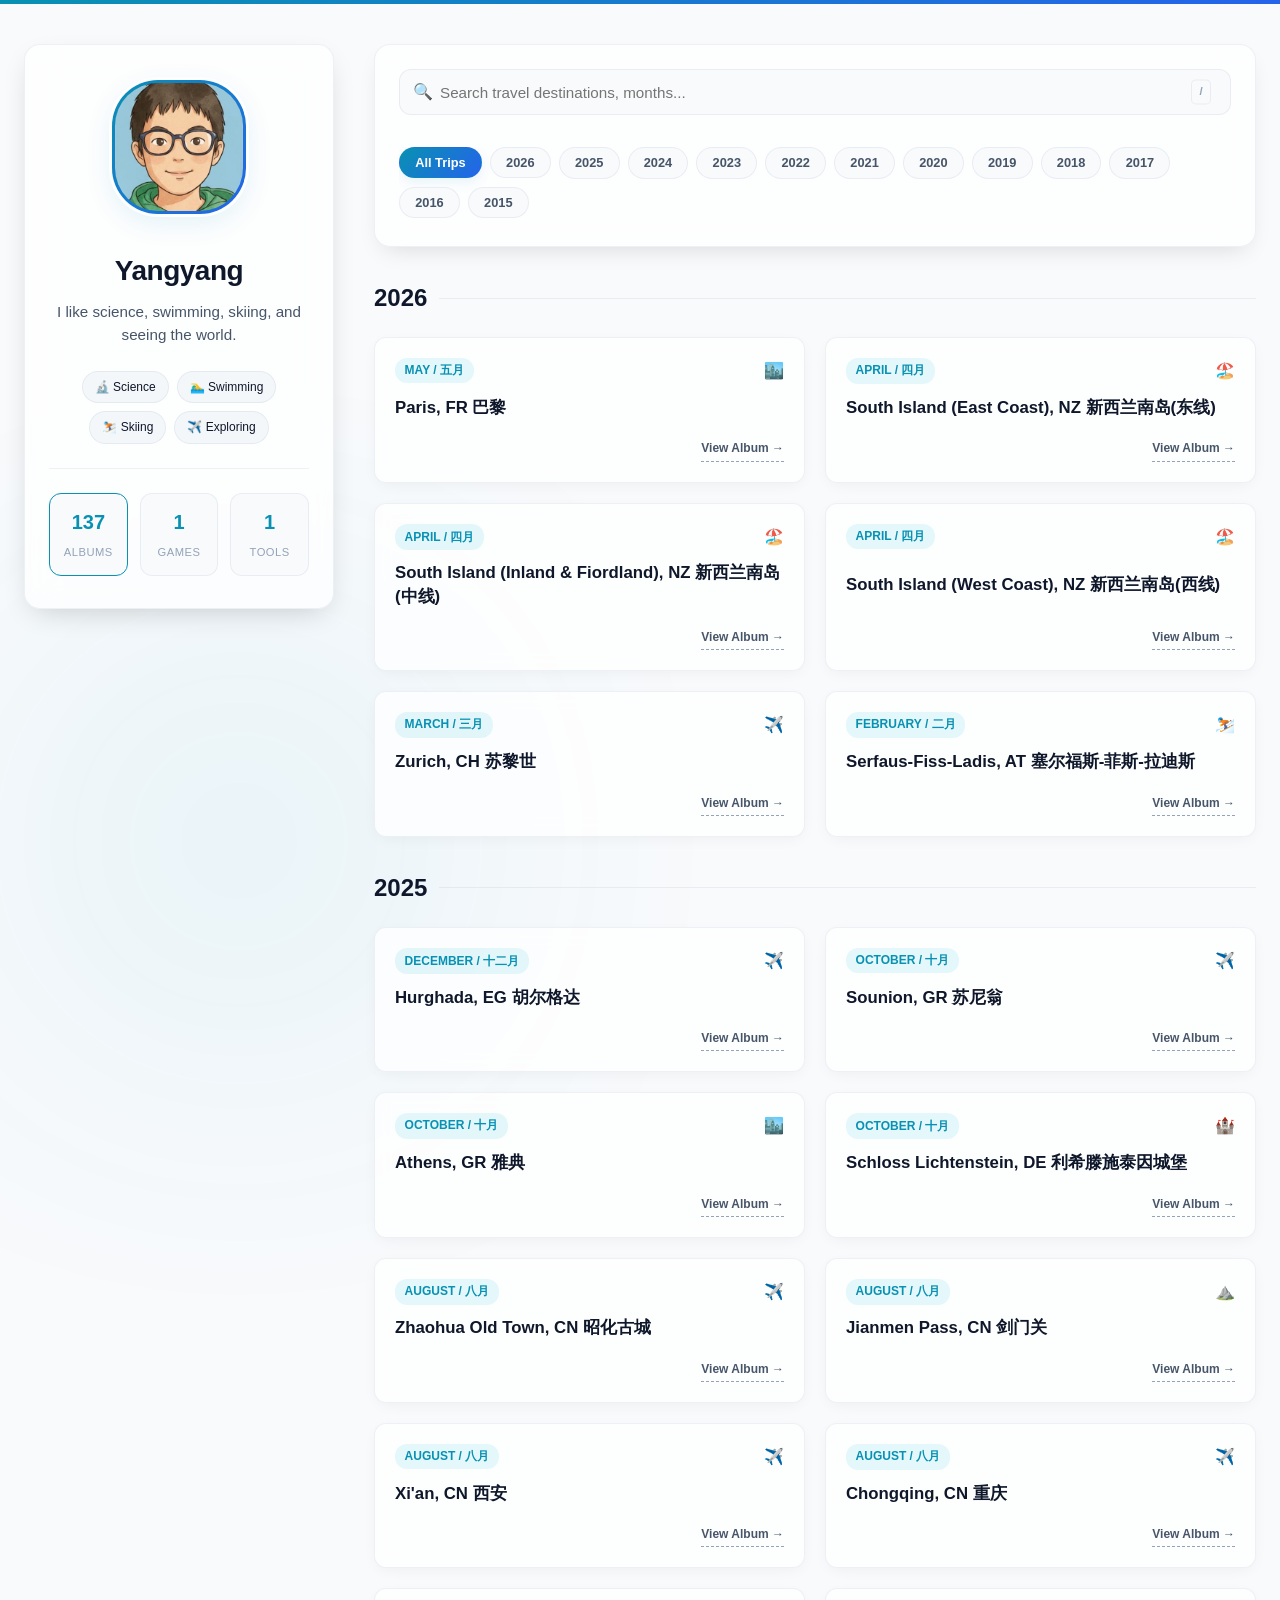
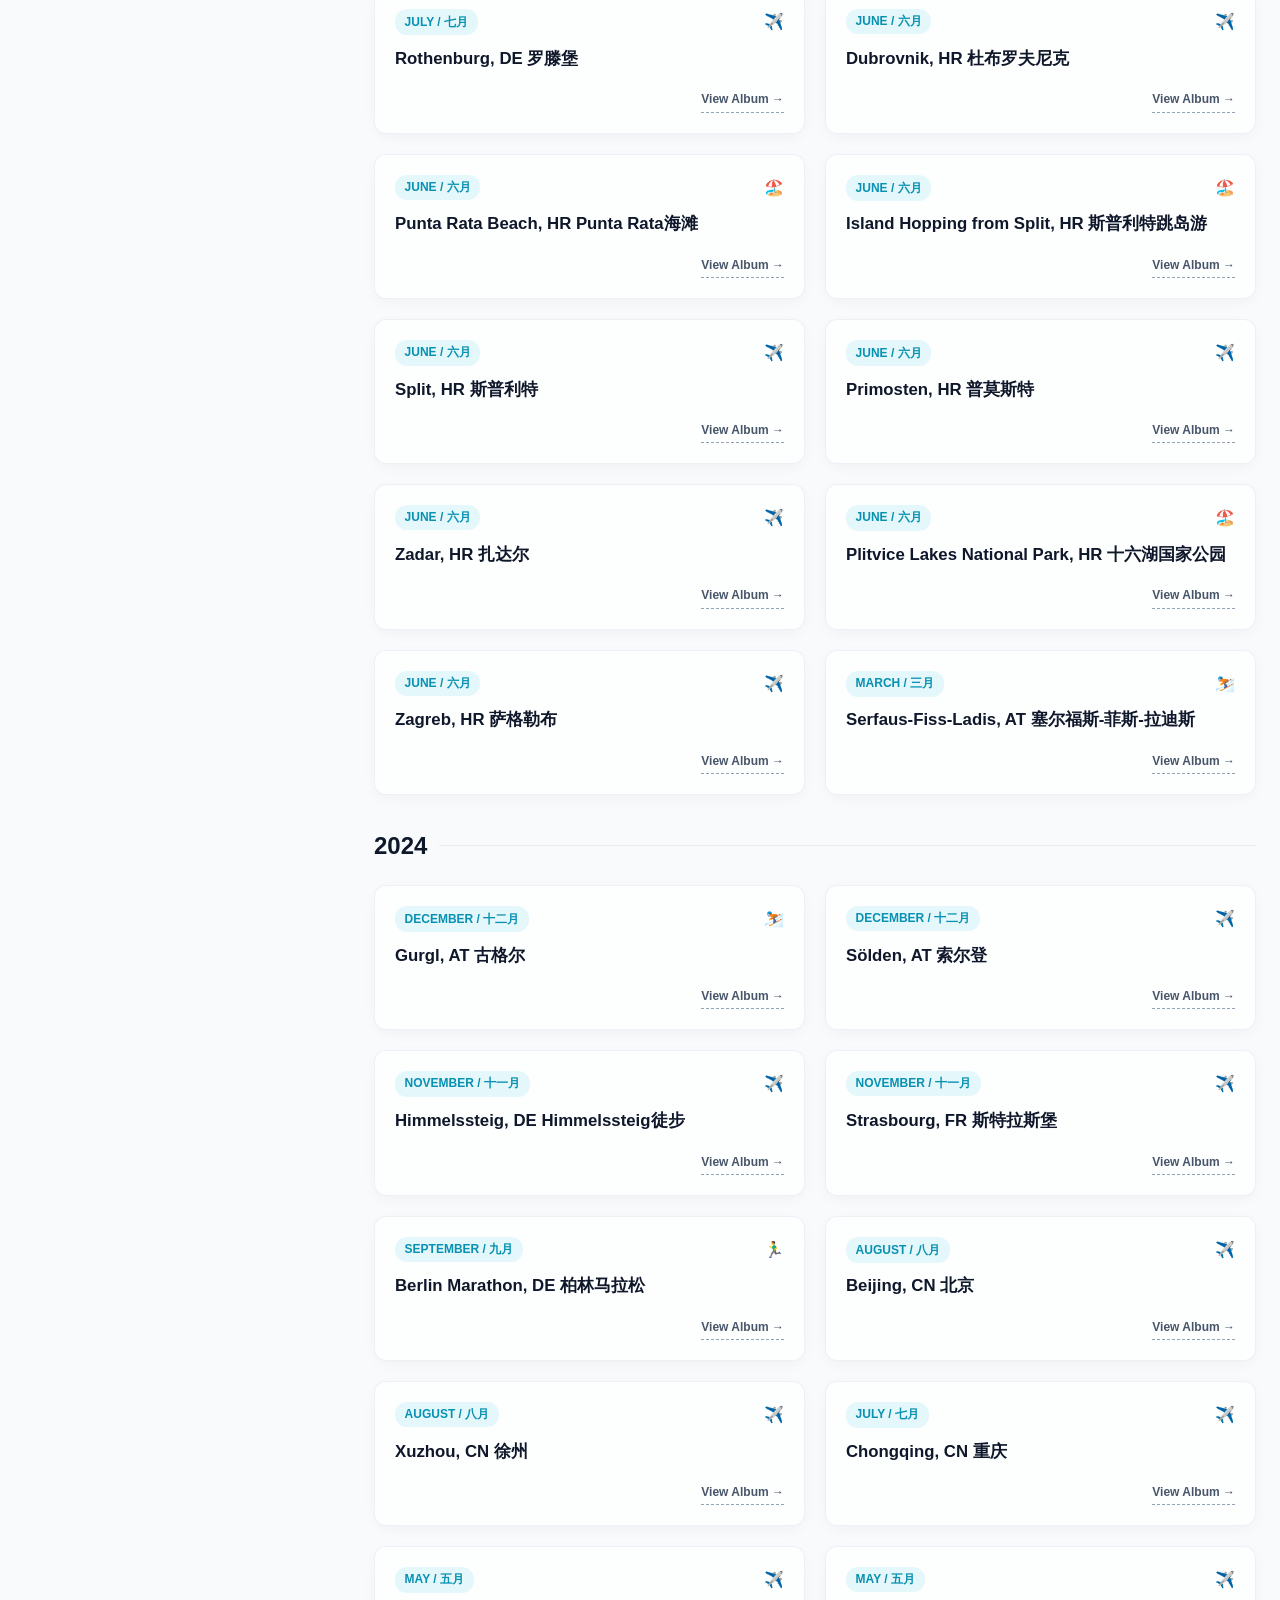
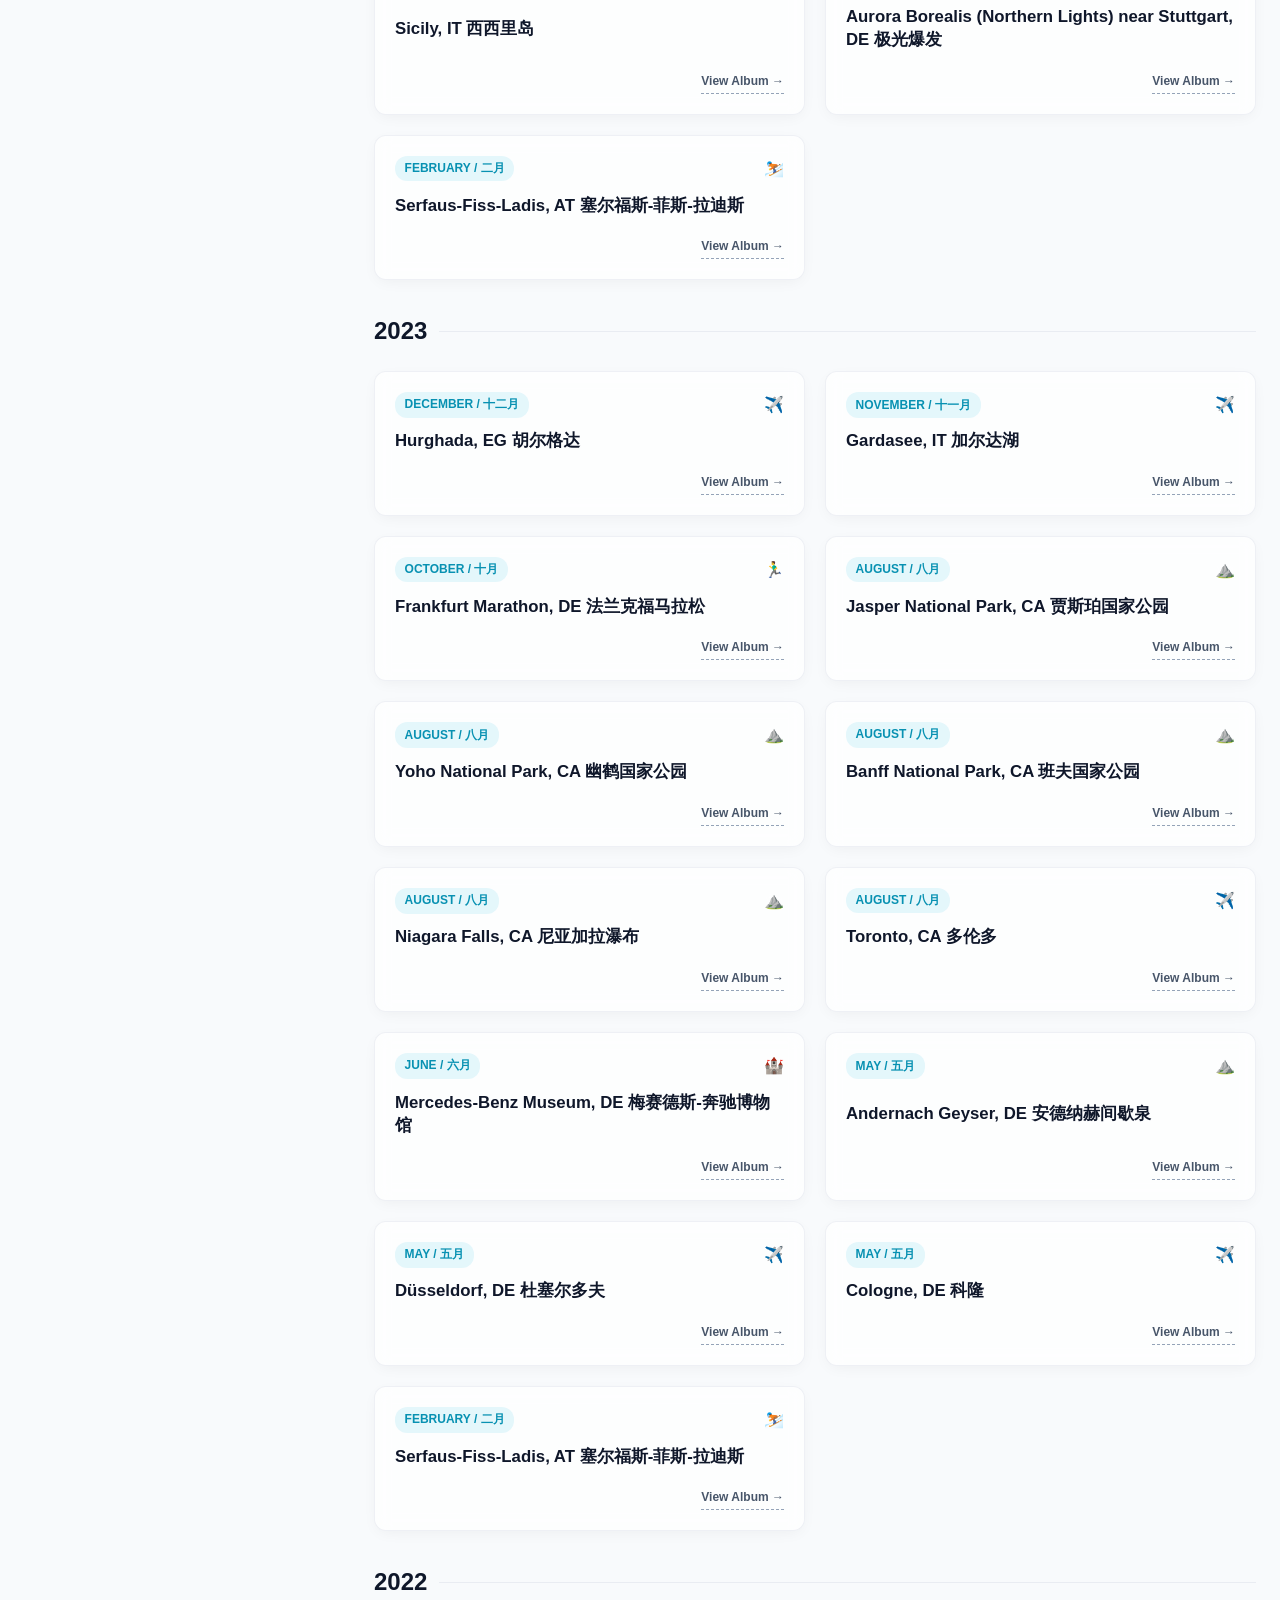
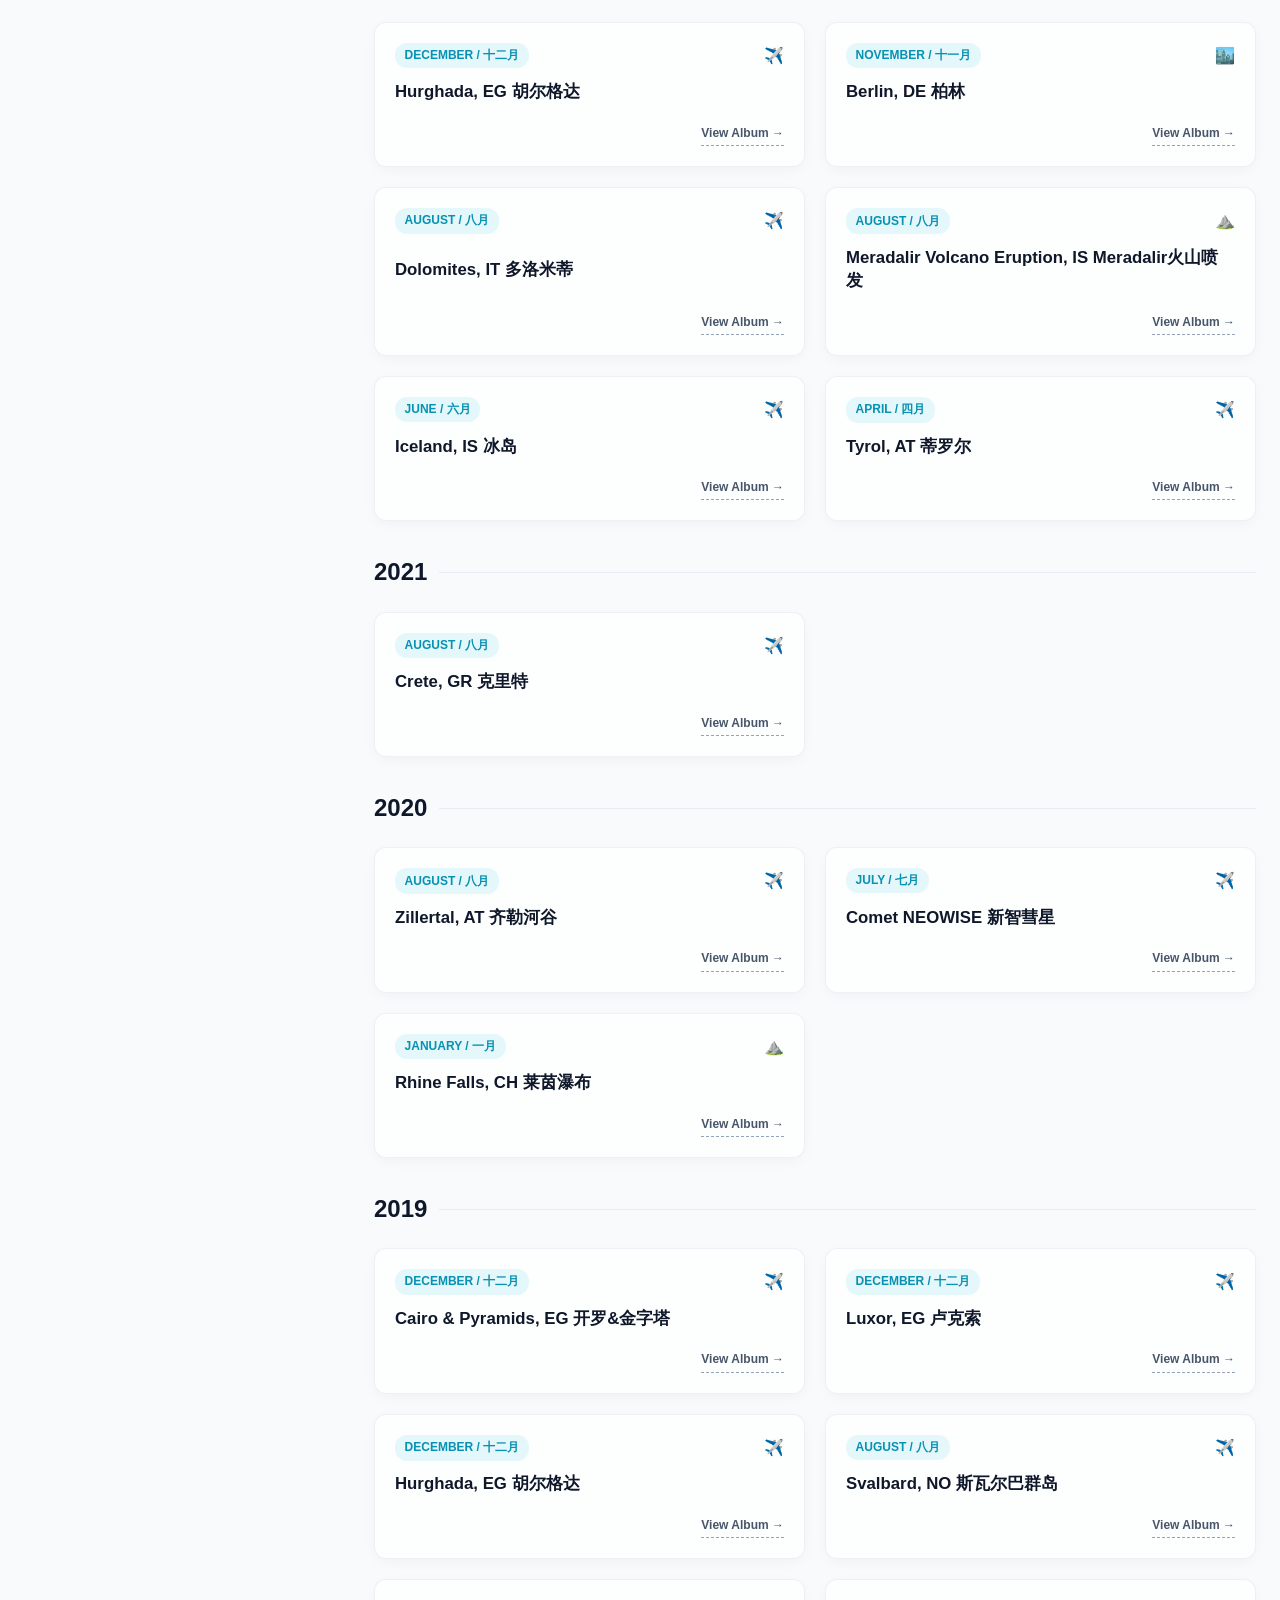
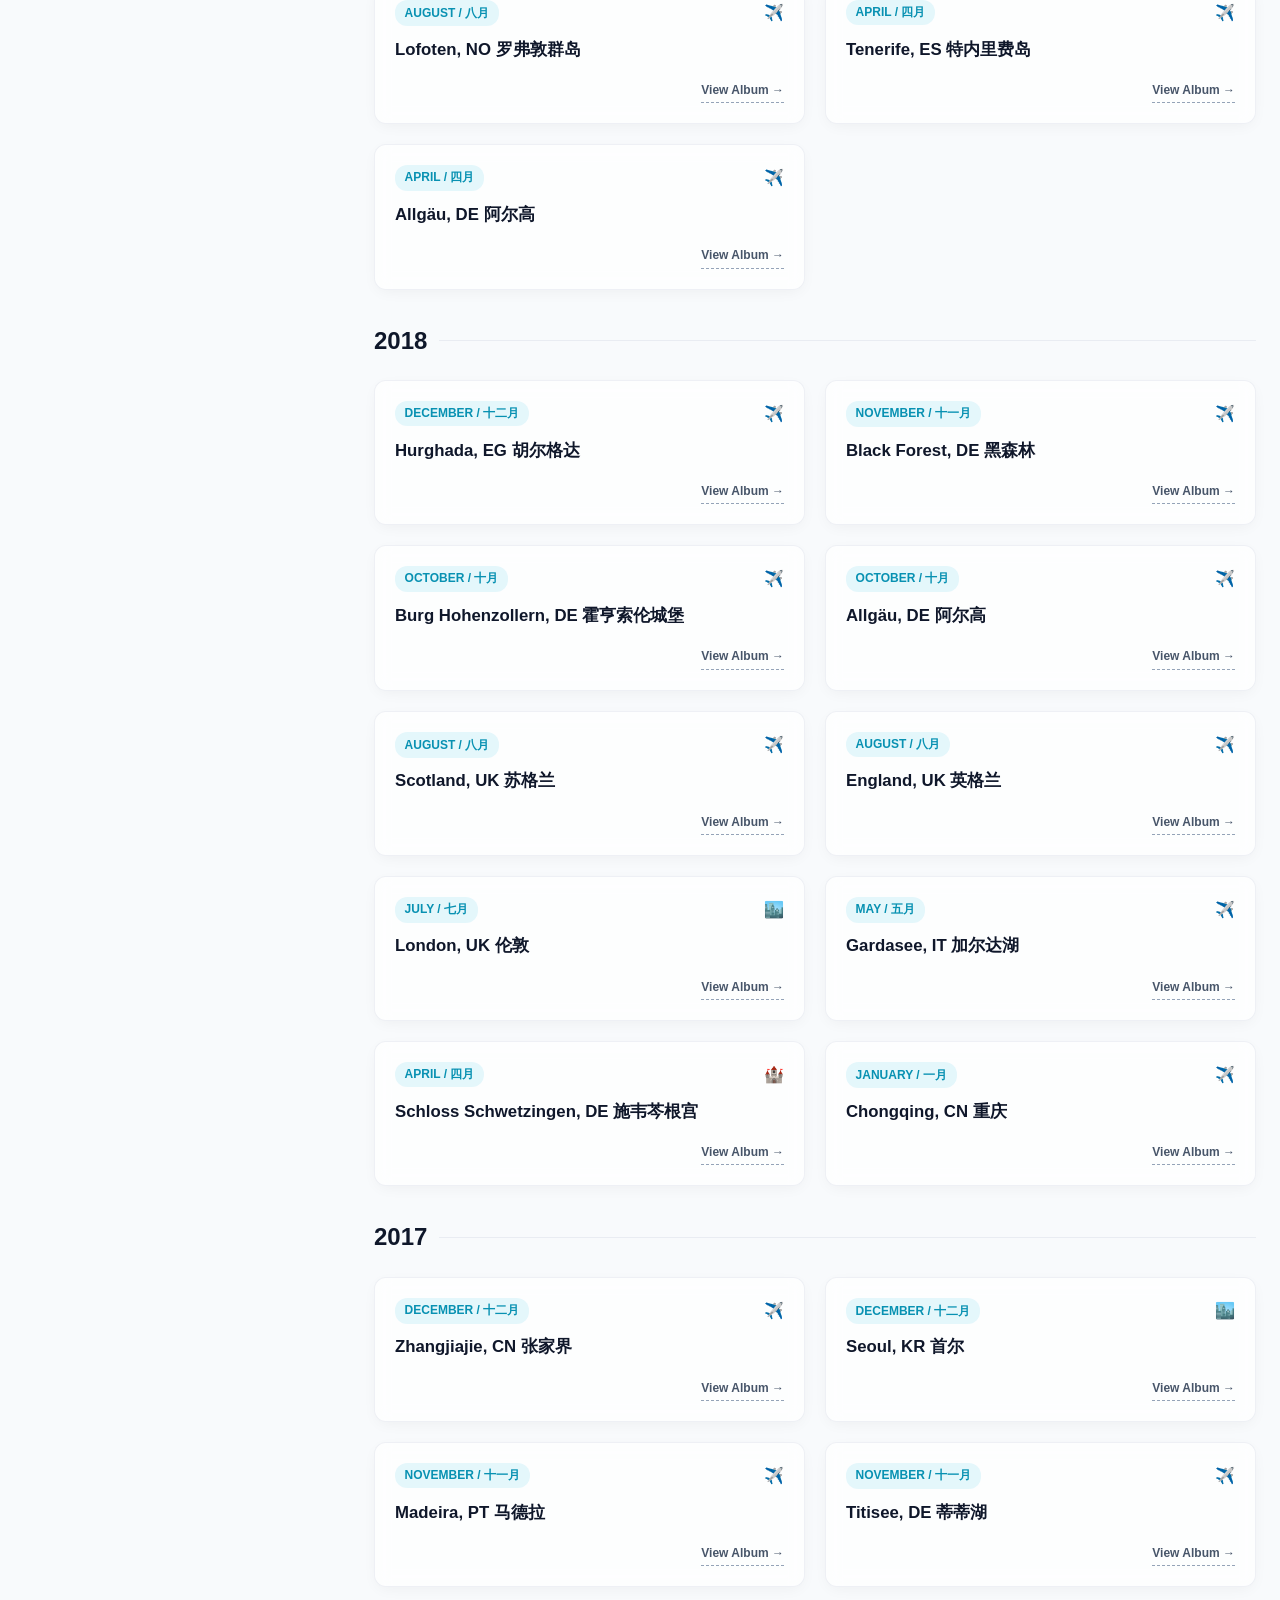
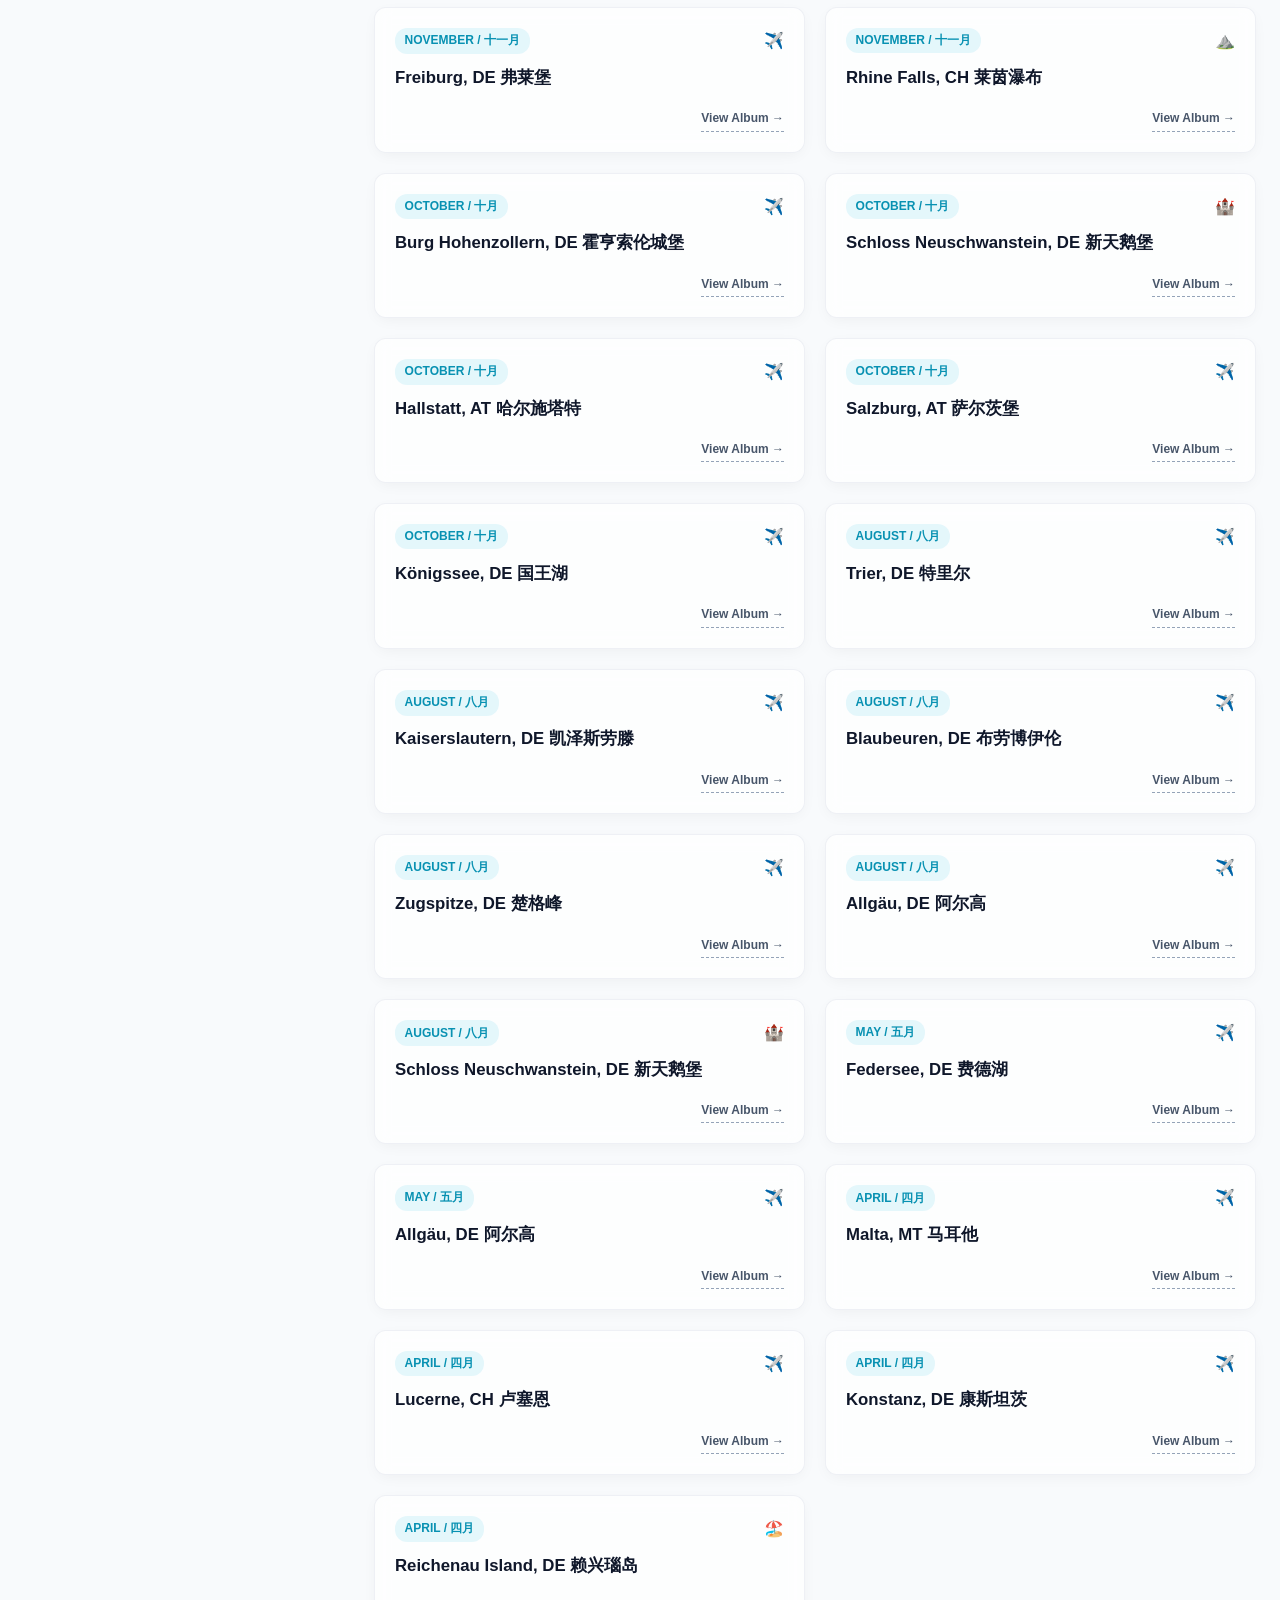
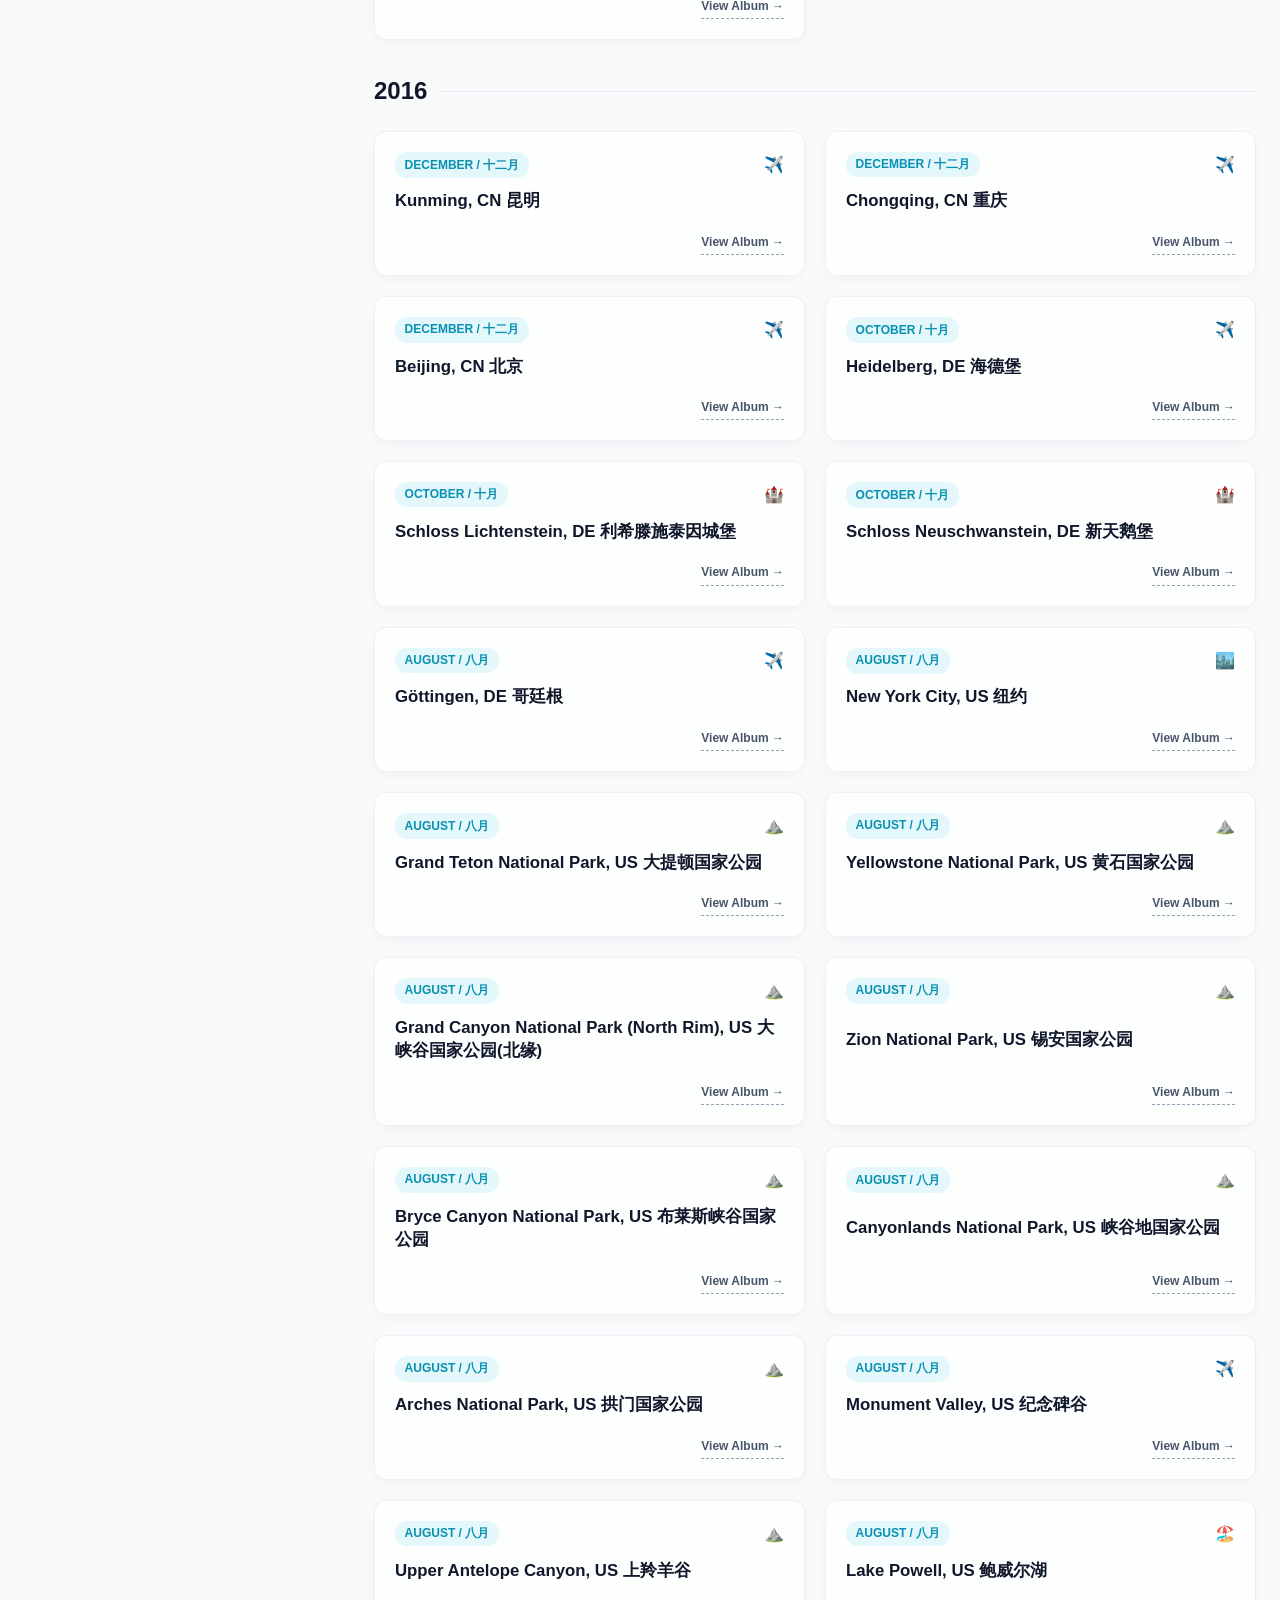
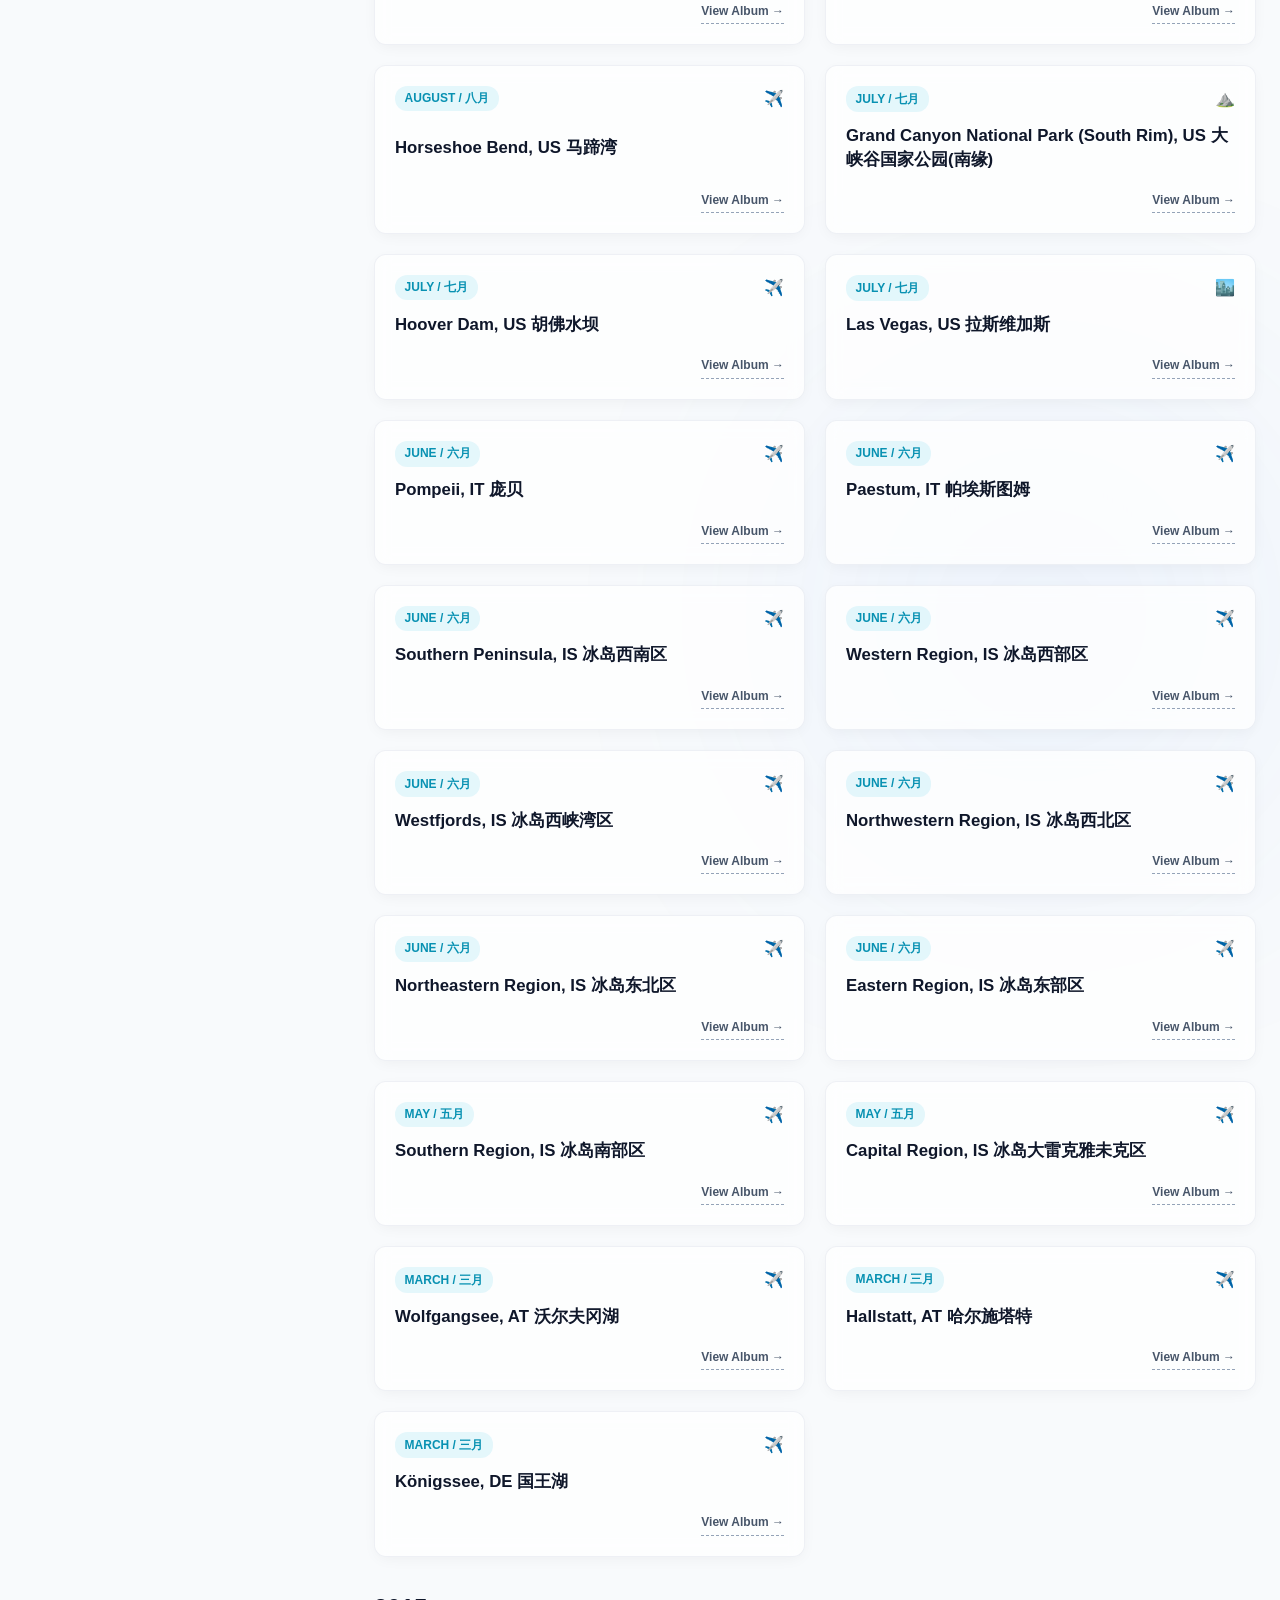
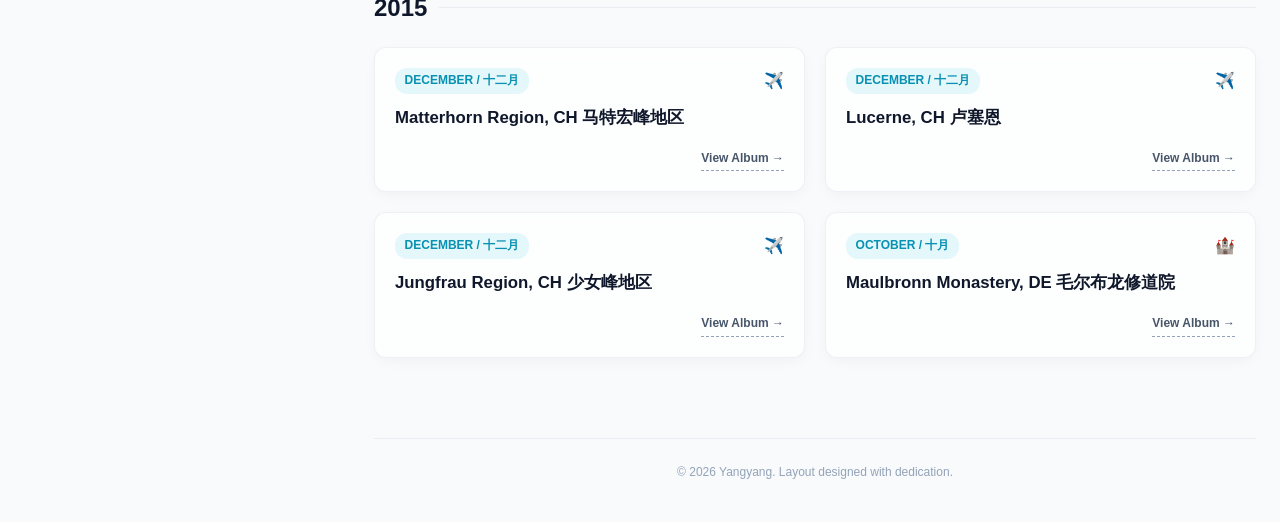
==== commit 18b7dd62: "homepage" ====
--- a/index.html
+++ b/index.html
@@ -1,1755 +1,2228 @@
 <!DOCTYPE html>
 <html lang="en">
+
 <head>
 	<meta charset="UTF-8" />
 	<meta name="viewport" content="width=device-width, initial-scale=1" />
-	<meta name="Description" content="Zhiyang Chen (陈志扬)'s Homepage" />
-	<meta name="Keywords" content="Zhiyang Chen, 陈志扬" />
-	<link rel="shortcut icon" href="images/czy.jpg" type="image/ico" />
-	<title>Zhiyang Chen</title>
+	<title>Yangyang's Homepage</title>
 	<link rel="stylesheet" href="style.css" />
 </head>
+
 <body>
 	<div class="accent-bar"></div>
 	<div id="wrap">
 		<aside id="header">
 			<div id="header-links">
-				<img src="images/czy.jpg" alt="Zhiyang Chen" />
+				<img src="images/yangyang.png" alt="Yangyang" />
 			</div>
-			<h1 id="logo-text"><a href="index.html">Zhiyang Chen</a></h1>
+			<h1 id="logo-text">Yangyang</h1>
 			<p class="intro-bio">
-				I am a student at <a href="https://fsg-marbach.de/" target="_blank">Friedrich-Schiller-Gymnasium Marbach</a>. 
-				I like swimming, skiing, and seeing the world.
+				I like science, swimming, skiing, and seeing the world.
 			</p>
 			<div class="badge-list">
+				<span class="badge">🔬 Science</span>
 				<span class="badge">🏊‍♂️ Swimming</span>
 				<span class="badge">⛷️ Skiing</span>
 				<span class="badge">✈️ Exploring</span>
 			</div>
 			<div class="stats">
-				<div class="stat-item">
+				<div class="stat-item" style="cursor: pointer; border-color: var(--accent-color);" id="stat-travels">
 					<span class="stat-val">137</span>
 					<span class="stat-lbl">Albums</span>
 				</div>
+				<div class="stat-item" style="cursor: pointer;" id="stat-games">
+					<span class="stat-val">1</span>
+					<span class="stat-lbl">Games</span>
+				</div>
+				<div class="stat-item" style="cursor: pointer;" id="stat-tools">
+					<span class="stat-val">1</span>
+					<span class="stat-lbl">Tools</span>
+				</div>
 			</div>
 		</aside>
 
 		<main id="content-wrap">
-			<div class="controls-card">
+			<div class="controls-card" id="travel-controls">
 				<div class="search-container">
 					<span class="search-icon">🔍</span>
-					<input type="text" id="search-input" class="search-input" placeholder="Search travel destinations, months..." />
+					<input type="text" id="search-input" class="search-input"
+						placeholder="Search travel destinations, months..." />
+					<span class="search-shortcut-hint">/</span>
 				</div>
-				<div class="filter-tabs" id="filter-tabs">
+				<div class="filter-tabs" id="filter-tabs" style="margin-top: 1rem;">
 					<button class="tab-btn active" data-filter="all">All Trips</button>
 				</div>
 			</div>
 
 			<div class="travels-container" id="travels-container">
-		<section class="year-section" data-year="2026">
-			<h2 class="year-title">2026</h2>
-			<ul class="travel-grid">
-				<li class="travel-card-item" data-location="Paris, FR 巴黎" data-month="May / 五月" data-year="2026">
-					<div class="card-header">
-						<span class="card-date">May / 五月</span>
-						<span class="card-icon">🏙️</span>
-					</div>
-					<div class="card-body">
-						<a href="https://photos.app.goo.gl/jpHGuo8LEzSXsRmq9" target="_blank" class="location-link">Paris, FR 巴黎</a>
-					</div>
-					<div class="card-footer">
-						<a href="https://photos.app.goo.gl/jpHGuo8LEzSXsRmq9" target="_blank" class="gallery-btn">View Album &rarr;</a>
-					</div>
-				</li>
-				<li class="travel-card-item" data-location="South Island (East Coast), NZ 新西兰南岛(东线)" data-month="April / 四月" data-year="2026">
-					<div class="card-header">
-						<span class="card-date">April / 四月</span>
-						<span class="card-icon">🏖️</span>
-					</div>
-					<div class="card-body">
-						<a href="https://photos.app.goo.gl/amPq2d1WqYVf48CTA" target="_blank" class="location-link">South Island (East Coast), NZ 新西兰南岛(东线)</a>
-					</div>
-					<div class="card-footer">
-						<a href="https://photos.app.goo.gl/amPq2d1WqYVf48CTA" target="_blank" class="gallery-btn">View Album &rarr;</a>
-					</div>
-				</li>
-				<li class="travel-card-item" data-location="South Island (Inland &amp; Fiordland), NZ 新西兰南岛(中线)" data-month="April / 四月" data-year="2026">
-					<div class="card-header">
-						<span class="card-date">April / 四月</span>
-						<span class="card-icon">🏖️</span>
-					</div>
-					<div class="card-body">
-						<a href="https://photos.app.goo.gl/9bcTPGoyAabJFEpV9" target="_blank" class="location-link">South Island (Inland &amp; Fiordland), NZ 新西兰南岛(中线)</a>
-					</div>
-					<div class="card-footer">
-						<a href="https://photos.app.goo.gl/9bcTPGoyAabJFEpV9" target="_blank" class="gallery-btn">View Album &rarr;</a>
-					</div>
-				</li>
-				<li class="travel-card-item" data-location="South Island (West Coast), NZ 新西兰南岛(西线)" data-month="April / 四月" data-year="2026">
-					<div class="card-header">
-						<span class="card-date">April / 四月</span>
-						<span class="card-icon">🏖️</span>
-					</div>
-					<div class="card-body">
-						<a href="https://photos.app.goo.gl/21zZwP162hSDiUco9" target="_blank" class="location-link">South Island (West Coast), NZ 新西兰南岛(西线)</a>
-					</div>
-					<div class="card-footer">
-						<a href="https://photos.app.goo.gl/21zZwP162hSDiUco9" target="_blank" class="gallery-btn">View Album &rarr;</a>
-					</div>
-				</li>
-				<li class="travel-card-item" data-location="Zurich, CH 苏黎世" data-month="March / 三月" data-year="2026">
-					<div class="card-header">
-						<span class="card-date">March / 三月</span>
-						<span class="card-icon">✈️</span>
-					</div>
-					<div class="card-body">
-						<a href="https://photos.app.goo.gl/9KdoNAottzJAHdPG9" target="_blank" class="location-link">Zurich, CH 苏黎世</a>
-					</div>
-					<div class="card-footer">
-						<a href="https://photos.app.goo.gl/9KdoNAottzJAHdPG9" target="_blank" class="gallery-btn">View Album &rarr;</a>
-					</div>
-				</li>
-				<li class="travel-card-item" data-location="Serfaus-Fiss-Ladis, AT 塞尔福斯-菲斯-拉迪斯" data-month="February / 二月" data-year="2026">
-					<div class="card-header">
-						<span class="card-date">February / 二月</span>
-						<span class="card-icon">⛷️</span>
-					</div>
-					<div class="card-body">
-						<a href="https://photos.app.goo.gl/mGsiQYpJUAb9B9nX6" target="_blank" class="location-link">Serfaus-Fiss-Ladis, AT 塞尔福斯-菲斯-拉迪斯</a>
-					</div>
-					<div class="card-footer">
-						<a href="https://photos.app.goo.gl/mGsiQYpJUAb9B9nX6" target="_blank" class="gallery-btn">View Album &rarr;</a>
-					</div>
-				</li>
-			</ul>
-		</section>
-		<section class="year-section" data-year="2025">
-			<h2 class="year-title">2025</h2>
-			<ul class="travel-grid">
-				<li class="travel-card-item" data-location="Hurghada, EG 胡尔格达" data-month="December / 十二月" data-year="2025">
-					<div class="card-header">
-						<span class="card-date">December / 十二月</span>
-						<span class="card-icon">✈️</span>
-					</div>
-					<div class="card-body">
-						<a href="https://photos.app.goo.gl/ukWqn86LBYCw9pSE7" target="_blank" class="location-link">Hurghada, EG 胡尔格达</a>
-					</div>
-					<div class="card-footer">
-						<a href="https://photos.app.goo.gl/ukWqn86LBYCw9pSE7" target="_blank" class="gallery-btn">View Album &rarr;</a>
-					</div>
-				</li>
-				<li class="travel-card-item" data-location="Sounion, GR 苏尼翁" data-month="October / 十月" data-year="2025">
-					<div class="card-header">
-						<span class="card-date">October / 十月</span>
-						<span class="card-icon">✈️</span>
-					</div>
-					<div class="card-body">
-						<a href="https://photos.app.goo.gl/oMgaANyUVqBxymH38" target="_blank" class="location-link">Sounion, GR 苏尼翁</a>
-					</div>
-					<div class="card-footer">
-						<a href="https://photos.app.goo.gl/oMgaANyUVqBxymH38" target="_blank" class="gallery-btn">View Album &rarr;</a>
-					</div>
-				</li>
-				<li class="travel-card-item" data-location="Athens, GR 雅典" data-month="October / 十月" data-year="2025">
-					<div class="card-header">
-						<span class="card-date">October / 十月</span>
-						<span class="card-icon">🏙️</span>
-					</div>
-					<div class="card-body">
-						<a href="https://photos.app.goo.gl/pdFjXgHKbwJ6bP1k8" target="_blank" class="location-link">Athens, GR 雅典</a>
-					</div>
-					<div class="card-footer">
-						<a href="https://photos.app.goo.gl/pdFjXgHKbwJ6bP1k8" target="_blank" class="gallery-btn">View Album &rarr;</a>
-					</div>
-				</li>
-				<li class="travel-card-item" data-location="Schloss Lichtenstein, DE 利希滕施泰因城堡" data-month="October / 十月" data-year="2025">
-					<div class="card-header">
-						<span class="card-date">October / 十月</span>
-						<span class="card-icon">🏰</span>
-					</div>
-					<div class="card-body">
-						<a href="https://photos.app.goo.gl/saxTARNxpgJJK3YN7" target="_blank" class="location-link">Schloss Lichtenstein, DE 利希滕施泰因城堡</a>
-					</div>
-					<div class="card-footer">
-						<a href="https://photos.app.goo.gl/saxTARNxpgJJK3YN7" target="_blank" class="gallery-btn">View Album &rarr;</a>
-					</div>
-				</li>
-				<li class="travel-card-item" data-location="Zhaohua Old Town, CN 昭化古城" data-month="August / 八月" data-year="2025">
-					<div class="card-header">
-						<span class="card-date">August / 八月</span>
-						<span class="card-icon">✈️</span>
-					</div>
-					<div class="card-body">
-						<a href="https://photos.app.goo.gl/i6gRQ4B23M6Kgj7o6" target="_blank" class="location-link">Zhaohua Old Town, CN 昭化古城</a>
-					</div>
-					<div class="card-footer">
-						<a href="https://photos.app.goo.gl/i6gRQ4B23M6Kgj7o6" target="_blank" class="gallery-btn">View Album &rarr;</a>
-					</div>
-				</li>
-				<li class="travel-card-item" data-location="Jianmen Pass, CN 剑门关" data-month="August / 八月" data-year="2025">
-					<div class="card-header">
-						<span class="card-date">August / 八月</span>
-						<span class="card-icon">⛰️</span>
-					</div>
-					<div class="card-body">
-						<a href="https://photos.app.goo.gl/QyXJNKEsg9zDK6UR9" target="_blank" class="location-link">Jianmen Pass, CN 剑门关</a>
-					</div>
-					<div class="card-footer">
-						<a href="https://photos.app.goo.gl/QyXJNKEsg9zDK6UR9" target="_blank" class="gallery-btn">View Album &rarr;</a>
-					</div>
-				</li>
-				<li class="travel-card-item" data-location="Xi'an, CN 西安" data-month="August / 八月" data-year="2025">
-					<div class="card-header">
-						<span class="card-date">August / 八月</span>
-						<span class="card-icon">✈️</span>
-					</div>
-					<div class="card-body">
-						<a href="https://photos.app.goo.gl/VScHrDNj4ckQf7ni9" target="_blank" class="location-link">Xi'an, CN 西安</a>
-					</div>
-					<div class="card-footer">
-						<a href="https://photos.app.goo.gl/VScHrDNj4ckQf7ni9" target="_blank" class="gallery-btn">View Album &rarr;</a>
-					</div>
-				</li>
-				<li class="travel-card-item" data-location="Chongqing, CN 重庆" data-month="August / 八月" data-year="2025">
-					<div class="card-header">
-						<span class="card-date">August / 八月</span>
-						<span class="card-icon">✈️</span>
-					</div>
-					<div class="card-body">
-						<a href="https://photos.app.goo.gl/8QRiNCcCjSP3Y23X8" target="_blank" class="location-link">Chongqing, CN 重庆</a>
-					</div>
-					<div class="card-footer">
-						<a href="https://photos.app.goo.gl/8QRiNCcCjSP3Y23X8" target="_blank" class="gallery-btn">View Album &rarr;</a>
-					</div>
-				</li>
-				<li class="travel-card-item" data-location="Rothenburg, DE 罗滕堡" data-month="July / 七月" data-year="2025">
-					<div class="card-header">
-						<span class="card-date">July / 七月</span>
-						<span class="card-icon">✈️</span>
-					</div>
-					<div class="card-body">
-						<a href="https://photos.app.goo.gl/EyWvW8fnJXwKntnm8" target="_blank" class="location-link">Rothenburg, DE 罗滕堡</a>
-					</div>
-					<div class="card-footer">
-						<a href="https://photos.app.goo.gl/EyWvW8fnJXwKntnm8" target="_blank" class="gallery-btn">View Album &rarr;</a>
-					</div>
-				</li>
-				<li class="travel-card-item" data-location="Dubrovnik, HR 杜布罗夫尼克" data-month="June / 六月" data-year="2025">
-					<div class="card-header">
-						<span class="card-date">June / 六月</span>
-						<span class="card-icon">✈️</span>
-					</div>
-					<div class="card-body">
-						<a href="https://photos.app.goo.gl/xSsY76QWLeWFxz5P7" target="_blank" class="location-link">Dubrovnik, HR 杜布罗夫尼克</a>
-					</div>
-					<div class="card-footer">
-						<a href="https://photos.app.goo.gl/xSsY76QWLeWFxz5P7" target="_blank" class="gallery-btn">View Album &rarr;</a>
-					</div>
-				</li>
-				<li class="travel-card-item" data-location="Punta Rata Beach, HR Punta Rata海滩" data-month="June / 六月" data-year="2025">
-					<div class="card-header">
-						<span class="card-date">June / 六月</span>
-						<span class="card-icon">🏖️</span>
-					</div>
-					<div class="card-body">
-						<a href="https://photos.app.goo.gl/Jvb6QRwQGNayDwoUA" target="_blank" class="location-link">Punta Rata Beach, HR Punta Rata海滩</a>
-					</div>
-					<div class="card-footer">
-						<a href="https://photos.app.goo.gl/Jvb6QRwQGNayDwoUA" target="_blank" class="gallery-btn">View Album &rarr;</a>
-					</div>
-				</li>
-				<li class="travel-card-item" data-location="Island Hopping from Split, HR 斯普利特跳岛游" data-month="June / 六月" data-year="2025">
-					<div class="card-header">
-						<span class="card-date">June / 六月</span>
-						<span class="card-icon">🏖️</span>
-					</div>
-					<div class="card-body">
-						<a href="https://photos.app.goo.gl/v9obDaBSa4VUBzfD7" target="_blank" class="location-link">Island Hopping from Split, HR 斯普利特跳岛游</a>
-					</div>
-					<div class="card-footer">
-						<a href="https://photos.app.goo.gl/v9obDaBSa4VUBzfD7" target="_blank" class="gallery-btn">View Album &rarr;</a>
-					</div>
-				</li>
-				<li class="travel-card-item" data-location="Split, HR 斯普利特" data-month="June / 六月" data-year="2025">
-					<div class="card-header">
-						<span class="card-date">June / 六月</span>
-						<span class="card-icon">✈️</span>
-					</div>
-					<div class="card-body">
-						<a href="https://photos.app.goo.gl/TfTzzE29wkDYHwhG8" target="_blank" class="location-link">Split, HR 斯普利特</a>
-					</div>
-					<div class="card-footer">
-						<a href="https://photos.app.goo.gl/TfTzzE29wkDYHwhG8" target="_blank" class="gallery-btn">View Album &rarr;</a>
-					</div>
-				</li>
-				<li class="travel-card-item" data-location="Primosten, HR 普莫斯特" data-month="June / 六月" data-year="2025">
-					<div class="card-header">
-						<span class="card-date">June / 六月</span>
-						<span class="card-icon">✈️</span>
-					</div>
-					<div class="card-body">
-						<a href="https://photos.app.goo.gl/dVGYy6dgmsbj571E9" target="_blank" class="location-link">Primosten, HR 普莫斯特</a>
-					</div>
-					<div class="card-footer">
-						<a href="https://photos.app.goo.gl/dVGYy6dgmsbj571E9" target="_blank" class="gallery-btn">View Album &rarr;</a>
-					</div>
-				</li>
-				<li class="travel-card-item" data-location="Zadar, HR 扎达尔" data-month="June / 六月" data-year="2025">
-					<div class="card-header">
-						<span class="card-date">June / 六月</span>
-						<span class="card-icon">✈️</span>
-					</div>
-					<div class="card-body">
-						<a href="https://photos.app.goo.gl/7JinvqGWpGv6eHsEA" target="_blank" class="location-link">Zadar, HR 扎达尔</a>
-					</div>
-					<div class="card-footer">
-						<a href="https://photos.app.goo.gl/7JinvqGWpGv6eHsEA" target="_blank" class="gallery-btn">View Album &rarr;</a>
-					</div>
-				</li>
-				<li class="travel-card-item" data-location="Plitvice Lakes National Park, HR 十六湖国家公园" data-month="June / 六月" data-year="2025">
-					<div class="card-header">
-						<span class="card-date">June / 六月</span>
-						<span class="card-icon">🏖️</span>
-					</div>
-					<div class="card-body">
-						<a href="https://photos.app.goo.gl/95Wqt7QBpz93s6Tj9" target="_blank" class="location-link">Plitvice Lakes National Park, HR 十六湖国家公园</a>
-					</div>
-					<div class="card-footer">
-						<a href="https://photos.app.goo.gl/95Wqt7QBpz93s6Tj9" target="_blank" class="gallery-btn">View Album &rarr;</a>
-					</div>
-				</li>
-				<li class="travel-card-item" data-location="Zagreb, HR 萨格勒布" data-month="June / 六月" data-year="2025">
-					<div class="card-header">
-						<span class="card-date">June / 六月</span>
-						<span class="card-icon">✈️</span>
-					</div>
-					<div class="card-body">
-						<a href="https://photos.app.goo.gl/RXbkzz5gSHat9P9JA" target="_blank" class="location-link">Zagreb, HR 萨格勒布</a>
-					</div>
-					<div class="card-footer">
-						<a href="https://photos.app.goo.gl/RXbkzz5gSHat9P9JA" target="_blank" class="gallery-btn">View Album &rarr;</a>
-					</div>
-				</li>
-				<li class="travel-card-item" data-location="Serfaus-Fiss-Ladis, AT 塞尔福斯-菲斯-拉迪斯" data-month="March / 三月" data-year="2025">
-					<div class="card-header">
-						<span class="card-date">March / 三月</span>
-						<span class="card-icon">⛷️</span>
-					</div>
-					<div class="card-body">
-						<a href="https://photos.app.goo.gl/oxnfQRBJvX8TpYUq7" target="_blank" class="location-link">Serfaus-Fiss-Ladis, AT 塞尔福斯-菲斯-拉迪斯</a>
-					</div>
-					<div class="card-footer">
-						<a href="https://photos.app.goo.gl/oxnfQRBJvX8TpYUq7" target="_blank" class="gallery-btn">View Album &rarr;</a>
-					</div>
-				</li>
-			</ul>
-		</section>
-		<section class="year-section" data-year="2024">
-			<h2 class="year-title">2024</h2>
-			<ul class="travel-grid">
-				<li class="travel-card-item" data-location="Gurgl, AT 古格尔" data-month="December / 十二月" data-year="2024">
-					<div class="card-header">
-						<span class="card-date">December / 十二月</span>
-						<span class="card-icon">⛷️</span>
-					</div>
-					<div class="card-body">
-						<a href="https://photos.app.goo.gl/ovkGXyEShDBRjoKb7" target="_blank" class="location-link">Gurgl, AT 古格尔</a>
-					</div>
-					<div class="card-footer">
-						<a href="https://photos.app.goo.gl/ovkGXyEShDBRjoKb7" target="_blank" class="gallery-btn">View Album &rarr;</a>
-					</div>
-				</li>
-				<li class="travel-card-item" data-location="Sölden, AT 索尔登" data-month="December / 十二月" data-year="2024">
-					<div class="card-header">
-						<span class="card-date">December / 十二月</span>
-						<span class="card-icon">✈️</span>
-					</div>
-					<div class="card-body">
-						<a href="https://photos.app.goo.gl/X2XHdyno1HMkw2vJA" target="_blank" class="location-link">Sölden, AT 索尔登</a>
-					</div>
-					<div class="card-footer">
-						<a href="https://photos.app.goo.gl/X2XHdyno1HMkw2vJA" target="_blank" class="gallery-btn">View Album &rarr;</a>
-					</div>
-				</li>
-				<li class="travel-card-item" data-location="Himmelssteig, DE Himmelssteig徒步" data-month="November / 十一月" data-year="2024">
-					<div class="card-header">
-						<span class="card-date">November / 十一月</span>
-						<span class="card-icon">✈️</span>
-					</div>
-					<div class="card-body">
-						<a href="https://photos.app.goo.gl/eyctv6TTDrtfqxaW8" target="_blank" class="location-link">Himmelssteig, DE Himmelssteig徒步</a>
-					</div>
-					<div class="card-footer">
-						<a href="https://photos.app.goo.gl/eyctv6TTDrtfqxaW8" target="_blank" class="gallery-btn">View Album &rarr;</a>
-					</div>
-				</li>
-				<li class="travel-card-item" data-location="Strasbourg, FR 斯特拉斯堡" data-month="November / 十一月" data-year="2024">
-					<div class="card-header">
-						<span class="card-date">November / 十一月</span>
-						<span class="card-icon">✈️</span>
-					</div>
-					<div class="card-body">
-						<a href="https://photos.app.goo.gl/7u2axpDWecePRsHo8" target="_blank" class="location-link">Strasbourg, FR 斯特拉斯堡</a>
-					</div>
-					<div class="card-footer">
-						<a href="https://photos.app.goo.gl/7u2axpDWecePRsHo8" target="_blank" class="gallery-btn">View Album &rarr;</a>
-					</div>
-				</li>
-				<li class="travel-card-item" data-location="Berlin Marathon, DE 柏林马拉松" data-month="September / 九月" data-year="2024">
-					<div class="card-header">
-						<span class="card-date">September / 九月</span>
-						<span class="card-icon">🏃‍♂️</span>
-					</div>
-					<div class="card-body">
-						<a href="https://photos.app.goo.gl/p5KTjFr884jpfHoP6" target="_blank" class="location-link">Berlin Marathon, DE 柏林马拉松</a>
-					</div>
-					<div class="card-footer">
-						<a href="https://photos.app.goo.gl/p5KTjFr884jpfHoP6" target="_blank" class="gallery-btn">View Album &rarr;</a>
-					</div>
-				</li>
-				<li class="travel-card-item" data-location="Beijing, CN 北京" data-month="August / 八月" data-year="2024">
-					<div class="card-header">
-						<span class="card-date">August / 八月</span>
-						<span class="card-icon">✈️</span>
-					</div>
-					<div class="card-body">
-						<a href="https://photos.app.goo.gl/57mrUQ7zE9h8cY3x7" target="_blank" class="location-link">Beijing, CN 北京</a>
-					</div>
-					<div class="card-footer">
-						<a href="https://photos.app.goo.gl/57mrUQ7zE9h8cY3x7" target="_blank" class="gallery-btn">View Album &rarr;</a>
-					</div>
-				</li>
-				<li class="travel-card-item" data-location="Xuzhou, CN 徐州" data-month="August / 八月" data-year="2024">
-					<div class="card-header">
-						<span class="card-date">August / 八月</span>
-						<span class="card-icon">✈️</span>
-					</div>
-					<div class="card-body">
-						<a href="https://photos.app.goo.gl/CiCBZKEJJVFMatww9" target="_blank" class="location-link">Xuzhou, CN 徐州</a>
-					</div>
-					<div class="card-footer">
-						<a href="https://photos.app.goo.gl/CiCBZKEJJVFMatww9" target="_blank" class="gallery-btn">View Album &rarr;</a>
-					</div>
-				</li>
-				<li class="travel-card-item" data-location="Chongqing, CN 重庆" data-month="July / 七月" data-year="2024">
-					<div class="card-header">
-						<span class="card-date">July / 七月</span>
-						<span class="card-icon">✈️</span>
-					</div>
-					<div class="card-body">
-						<a href="https://photos.app.goo.gl/jF7Ka7KzzjGGiZbJA" target="_blank" class="location-link">Chongqing, CN 重庆</a>
-					</div>
-					<div class="card-footer">
-						<a href="https://photos.app.goo.gl/jF7Ka7KzzjGGiZbJA" target="_blank" class="gallery-btn">View Album &rarr;</a>
-					</div>
-				</li>
-				<li class="travel-card-item" data-location="Sicily, IT 西西里岛" data-month="May / 五月" data-year="2024">
-					<div class="card-header">
-						<span class="card-date">May / 五月</span>
-						<span class="card-icon">✈️</span>
-					</div>
-					<div class="card-body">
-						<a href="https://photos.app.goo.gl/SiqwY5BUTA4QYmpp9" target="_blank" class="location-link">Sicily, IT 西西里岛</a>
-					</div>
-					<div class="card-footer">
-						<a href="https://photos.app.goo.gl/SiqwY5BUTA4QYmpp9" target="_blank" class="gallery-btn">View Album &rarr;</a>
-					</div>
-				</li>
-				<li class="travel-card-item" data-location="Aurora Borealis (Northern Lights) near Stuttgart, DE 极光爆发" data-month="May / 五月" data-year="2024">
-					<div class="card-header">
-						<span class="card-date">May / 五月</span>
-						<span class="card-icon">✈️</span>
-					</div>
-					<div class="card-body">
-						<a href="https://photos.app.goo.gl/m13dLs4t1U3iqviRA" target="_blank" class="location-link">Aurora Borealis (Northern Lights) near Stuttgart, DE 极光爆发</a>
-					</div>
-					<div class="card-footer">
-						<a href="https://photos.app.goo.gl/m13dLs4t1U3iqviRA" target="_blank" class="gallery-btn">View Album &rarr;</a>
-					</div>
-				</li>
-				<li class="travel-card-item" data-location="Serfaus-Fiss-Ladis, AT 塞尔福斯-菲斯-拉迪斯" data-month="February / 二月" data-year="2024">
-					<div class="card-header">
-						<span class="card-date">February / 二月</span>
-						<span class="card-icon">⛷️</span>
-					</div>
-					<div class="card-body">
-						<a href="https://photos.app.goo.gl/r2x7tXquhQBDq3Ra9" target="_blank" class="location-link">Serfaus-Fiss-Ladis, AT 塞尔福斯-菲斯-拉迪斯</a>
-					</div>
-					<div class="card-footer">
-						<a href="https://photos.app.goo.gl/r2x7tXquhQBDq3Ra9" target="_blank" class="gallery-btn">View Album &rarr;</a>
-					</div>
-				</li>
-			</ul>
-		</section>
-		<section class="year-section" data-year="2023">
-			<h2 class="year-title">2023</h2>
-			<ul class="travel-grid">
-				<li class="travel-card-item" data-location="Hurghada, EG 胡尔格达" data-month="December / 十二月" data-year="2023">
-					<div class="card-header">
-						<span class="card-date">December / 十二月</span>
-						<span class="card-icon">✈️</span>
-					</div>
-					<div class="card-body">
-						<a href="https://photos.app.goo.gl/am5UHhQztQRYUdgN9" target="_blank" class="location-link">Hurghada, EG 胡尔格达</a>
-					</div>
-					<div class="card-footer">
-						<a href="https://photos.app.goo.gl/am5UHhQztQRYUdgN9" target="_blank" class="gallery-btn">View Album &rarr;</a>
-					</div>
-				</li>
-				<li class="travel-card-item" data-location="Gardasee, IT 加尔达湖" data-month="November / 十一月" data-year="2023">
-					<div class="card-header">
-						<span class="card-date">November / 十一月</span>
-						<span class="card-icon">✈️</span>
-					</div>
-					<div class="card-body">
-						<a href="https://photos.app.goo.gl/v19HMXA9bMNDWw8Q9" target="_blank" class="location-link">Gardasee, IT 加尔达湖</a>
-					</div>
-					<div class="card-footer">
-						<a href="https://photos.app.goo.gl/v19HMXA9bMNDWw8Q9" target="_blank" class="gallery-btn">View Album &rarr;</a>
-					</div>
-				</li>
-				<li class="travel-card-item" data-location="Frankfurt Marathon, DE 法兰克福马拉松" data-month="October / 十月" data-year="2023">
-					<div class="card-header">
-						<span class="card-date">October / 十月</span>
-						<span class="card-icon">🏃‍♂️</span>
-					</div>
-					<div class="card-body">
-						<a href="https://photos.app.goo.gl/VXK7EFPa9TNZX2KU8" target="_blank" class="location-link">Frankfurt Marathon, DE 法兰克福马拉松</a>
-					</div>
-					<div class="card-footer">
-						<a href="https://photos.app.goo.gl/VXK7EFPa9TNZX2KU8" target="_blank" class="gallery-btn">View Album &rarr;</a>
-					</div>
-				</li>
-				<li class="travel-card-item" data-location="Jasper National Park, CA 贾斯珀国家公园" data-month="August / 八月" data-year="2023">
-					<div class="card-header">
-						<span class="card-date">August / 八月</span>
-						<span class="card-icon">⛰️</span>
-					</div>
-					<div class="card-body">
-						<a href="https://photos.app.goo.gl/XdfKacYcuwTZteYUA" target="_blank" class="location-link">Jasper National Park, CA 贾斯珀国家公园</a>
-					</div>
-					<div class="card-footer">
-						<a href="https://photos.app.goo.gl/XdfKacYcuwTZteYUA" target="_blank" class="gallery-btn">View Album &rarr;</a>
-					</div>
-				</li>
-				<li class="travel-card-item" data-location="Yoho National Park, CA 幽鹤国家公园" data-month="August / 八月" data-year="2023">
-					<div class="card-header">
-						<span class="card-date">August / 八月</span>
-						<span class="card-icon">⛰️</span>
-					</div>
-					<div class="card-body">
-						<a href="https://photos.app.goo.gl/KSsijvymMnyxsthEA" target="_blank" class="location-link">Yoho National Park, CA 幽鹤国家公园</a>
-					</div>
-					<div class="card-footer">
-						<a href="https://photos.app.goo.gl/KSsijvymMnyxsthEA" target="_blank" class="gallery-btn">View Album &rarr;</a>
-					</div>
-				</li>
-				<li class="travel-card-item" data-location="Banff National Park, CA 班夫国家公园" data-month="August / 八月" data-year="2023">
-					<div class="card-header">
-						<span class="card-date">August / 八月</span>
-						<span class="card-icon">⛰️</span>
-					</div>
-					<div class="card-body">
-						<a href="https://photos.app.goo.gl/pQxvF5A16fChhgFx9" target="_blank" class="location-link">Banff National Park, CA 班夫国家公园</a>
-					</div>
-					<div class="card-footer">
-						<a href="https://photos.app.goo.gl/pQxvF5A16fChhgFx9" target="_blank" class="gallery-btn">View Album &rarr;</a>
-					</div>
-				</li>
-				<li class="travel-card-item" data-location="Niagara Falls, CA 尼亚加拉瀑布" data-month="August / 八月" data-year="2023">
-					<div class="card-header">
-						<span class="card-date">August / 八月</span>
-						<span class="card-icon">⛰️</span>
-					</div>
-					<div class="card-body">
-						<a href="https://photos.app.goo.gl/uxK6n5GD3XBgZ8549" target="_blank" class="location-link">Niagara Falls, CA 尼亚加拉瀑布</a>
-					</div>
-					<div class="card-footer">
-						<a href="https://photos.app.goo.gl/uxK6n5GD3XBgZ8549" target="_blank" class="gallery-btn">View Album &rarr;</a>
-					</div>
-				</li>
-				<li class="travel-card-item" data-location="Toronto, CA 多伦多" data-month="August / 八月" data-year="2023">
-					<div class="card-header">
-						<span class="card-date">August / 八月</span>
-						<span class="card-icon">✈️</span>
-					</div>
-					<div class="card-body">
-						<a href="https://photos.app.goo.gl/XdV63zsqM3MjFB4x7" target="_blank" class="location-link">Toronto, CA 多伦多</a>
-					</div>
-					<div class="card-footer">
-						<a href="https://photos.app.goo.gl/XdV63zsqM3MjFB4x7" target="_blank" class="gallery-btn">View Album &rarr;</a>
-					</div>
-				</li>
-				<li class="travel-card-item" data-location="Mercedes-Benz Museum, DE 梅赛德斯-奔驰博物馆" data-month="June / 六月" data-year="2023">
-					<div class="card-header">
-						<span class="card-date">June / 六月</span>
-						<span class="card-icon">🏰</span>
-					</div>
-					<div class="card-body">
-						<a href="https://photos.app.goo.gl/K6oNb8VEoP55M1vZ6" target="_blank" class="location-link">Mercedes-Benz Museum, DE 梅赛德斯-奔驰博物馆</a>
-					</div>
-					<div class="card-footer">
-						<a href="https://photos.app.goo.gl/K6oNb8VEoP55M1vZ6" target="_blank" class="gallery-btn">View Album &rarr;</a>
-					</div>
-				</li>
-				<li class="travel-card-item" data-location="Andernach Geyser, DE 安德纳赫间歇泉" data-month="May / 五月" data-year="2023">
-					<div class="card-header">
-						<span class="card-date">May / 五月</span>
-						<span class="card-icon">⛰️</span>
-					</div>
-					<div class="card-body">
-						<a href="https://photos.app.goo.gl/F2rTKFHDNx3muxnd9" target="_blank" class="location-link">Andernach Geyser, DE 安德纳赫间歇泉</a>
-					</div>
-					<div class="card-footer">
-						<a href="https://photos.app.goo.gl/F2rTKFHDNx3muxnd9" target="_blank" class="gallery-btn">View Album &rarr;</a>
-					</div>
-				</li>
-				<li class="travel-card-item" data-location="Düsseldorf, DE 杜塞尔多夫" data-month="May / 五月" data-year="2023">
-					<div class="card-header">
-						<span class="card-date">May / 五月</span>
-						<span class="card-icon">✈️</span>
-					</div>
-					<div class="card-body">
-						<a href="https://photos.app.goo.gl/fbheQyECPcek7Gtw7" target="_blank" class="location-link">Düsseldorf, DE 杜塞尔多夫</a>
-					</div>
-					<div class="card-footer">
-						<a href="https://photos.app.goo.gl/fbheQyECPcek7Gtw7" target="_blank" class="gallery-btn">View Album &rarr;</a>
-					</div>
-				</li>
-				<li class="travel-card-item" data-location="Cologne, DE 科隆" data-month="May / 五月" data-year="2023">
-					<div class="card-header">
-						<span class="card-date">May / 五月</span>
-						<span class="card-icon">✈️</span>
-					</div>
-					<div class="card-body">
-						<a href="https://photos.app.goo.gl/1EUifHiJbDqV4shx5" target="_blank" class="location-link">Cologne, DE 科隆</a>
-					</div>
-					<div class="card-footer">
-						<a href="https://photos.app.goo.gl/1EUifHiJbDqV4shx5" target="_blank" class="gallery-btn">View Album &rarr;</a>
-					</div>
-				</li>
-				<li class="travel-card-item" data-location="Serfaus-Fiss-Ladis, AT 塞尔福斯-菲斯-拉迪斯" data-month="February / 二月" data-year="2023">
-					<div class="card-header">
-						<span class="card-date">February / 二月</span>
-						<span class="card-icon">⛷️</span>
-					</div>
-					<div class="card-body">
-						<a href="https://photos.app.goo.gl/Rg1sFTbR5WpPc3kC7" target="_blank" class="location-link">Serfaus-Fiss-Ladis, AT 塞尔福斯-菲斯-拉迪斯</a>
-					</div>
-					<div class="card-footer">
-						<a href="https://photos.app.goo.gl/Rg1sFTbR5WpPc3kC7" target="_blank" class="gallery-btn">View Album &rarr;</a>
-					</div>
-				</li>
-			</ul>
-		</section>
-		<section class="year-section" data-year="2022">
-			<h2 class="year-title">2022</h2>
-			<ul class="travel-grid">
-				<li class="travel-card-item" data-location="Hurghada, EG 胡尔格达" data-month="December / 十二月" data-year="2022">
-					<div class="card-header">
-						<span class="card-date">December / 十二月</span>
-						<span class="card-icon">✈️</span>
-					</div>
-					<div class="card-body">
-						<a href="https://photos.app.goo.gl/X9Uzt1U9ArxZfz1KA" target="_blank" class="location-link">Hurghada, EG 胡尔格达</a>
-					</div>
-					<div class="card-footer">
-						<a href="https://photos.app.goo.gl/X9Uzt1U9ArxZfz1KA" target="_blank" class="gallery-btn">View Album &rarr;</a>
-					</div>
-				</li>
-				<li class="travel-card-item" data-location="Berlin, DE 柏林" data-month="November / 十一月" data-year="2022">
-					<div class="card-header">
-						<span class="card-date">November / 十一月</span>
-						<span class="card-icon">🏙️</span>
-					</div>
-					<div class="card-body">
-						<a href="https://photos.app.goo.gl/38KfLphkayPXiT4YA" target="_blank" class="location-link">Berlin, DE 柏林</a>
-					</div>
-					<div class="card-footer">
-						<a href="https://photos.app.goo.gl/38KfLphkayPXiT4YA" target="_blank" class="gallery-btn">View Album &rarr;</a>
-					</div>
-				</li>
-				<li class="travel-card-item" data-location="Dolomites, IT 多洛米蒂" data-month="August / 八月" data-year="2022">
-					<div class="card-header">
-						<span class="card-date">August / 八月</span>
-						<span class="card-icon">✈️</span>
-					</div>
-					<div class="card-body">
-						<a href="https://photos.app.goo.gl/gCNBUQwSn3DKtkmu6" target="_blank" class="location-link">Dolomites, IT 多洛米蒂</a>
-					</div>
-					<div class="card-footer">
-						<a href="https://photos.app.goo.gl/gCNBUQwSn3DKtkmu6" target="_blank" class="gallery-btn">View Album &rarr;</a>
-					</div>
-				</li>
-				<li class="travel-card-item" data-location="Meradalir Volcano Eruption, IS Meradalir火山喷发" data-month="August / 八月" data-year="2022">
-					<div class="card-header">
-						<span class="card-date">August / 八月</span>
-						<span class="card-icon">⛰️</span>
-					</div>
-					<div class="card-body">
-						<a href="https://photos.app.goo.gl/59SC3hv9xomso2Kx5" target="_blank" class="location-link">Meradalir Volcano Eruption, IS Meradalir火山喷发</a>
-					</div>
-					<div class="card-footer">
-						<a href="https://photos.app.goo.gl/59SC3hv9xomso2Kx5" target="_blank" class="gallery-btn">View Album &rarr;</a>
-					</div>
-				</li>
-				<li class="travel-card-item" data-location="Iceland, IS 冰岛" data-month="June / 六月" data-year="2022">
-					<div class="card-header">
-						<span class="card-date">June / 六月</span>
-						<span class="card-icon">✈️</span>
-					</div>
-					<div class="card-body">
-						<a href="https://photos.app.goo.gl/U9Faz6kmxEDkSzVa6" target="_blank" class="location-link">Iceland, IS 冰岛</a>
-					</div>
-					<div class="card-footer">
-						<a href="https://photos.app.goo.gl/U9Faz6kmxEDkSzVa6" target="_blank" class="gallery-btn">View Album &rarr;</a>
-					</div>
-				</li>
-				<li class="travel-card-item" data-location="Tyrol, AT 蒂罗尔" data-month="April / 四月" data-year="2022">
-					<div class="card-header">
-						<span class="card-date">April / 四月</span>
-						<span class="card-icon">✈️</span>
-					</div>
-					<div class="card-body">
-						<a href="https://photos.app.goo.gl/eWWxQQRysJP9sah78" target="_blank" class="location-link">Tyrol, AT 蒂罗尔</a>
-					</div>
-					<div class="card-footer">
-						<a href="https://photos.app.goo.gl/eWWxQQRysJP9sah78" target="_blank" class="gallery-btn">View Album &rarr;</a>
-					</div>
-				</li>
-			</ul>
-		</section>
-		<section class="year-section" data-year="2021">
-			<h2 class="year-title">2021</h2>
-			<ul class="travel-grid">
-				<li class="travel-card-item" data-location="Crete, GR 克里特" data-month="August / 八月" data-year="2021">
-					<div class="card-header">
-						<span class="card-date">August / 八月</span>
-						<span class="card-icon">✈️</span>
-					</div>
-					<div class="card-body">
-						<a href="https://photos.app.goo.gl/AbqAruSWMKW6z8Fj7" target="_blank" class="location-link">Crete, GR 克里特</a>
-					</div>
-					<div class="card-footer">
-						<a href="https://photos.app.goo.gl/AbqAruSWMKW6z8Fj7" target="_blank" class="gallery-btn">View Album &rarr;</a>
-					</div>
-				</li>
-			</ul>
-		</section>
-		<section class="year-section" data-year="2020">
-			<h2 class="year-title">2020</h2>
-			<ul class="travel-grid">
-				<li class="travel-card-item" data-location="Zillertal, AT 齐勒河谷" data-month="August / 八月" data-year="2020">
-					<div class="card-header">
-						<span class="card-date">August / 八月</span>
-						<span class="card-icon">✈️</span>
-					</div>
-					<div class="card-body">
-						<a href="https://photos.app.goo.gl/m7iFMzFmj6NxDuNq8" target="_blank" class="location-link">Zillertal, AT 齐勒河谷</a>
-					</div>
-					<div class="card-footer">
-						<a href="https://photos.app.goo.gl/m7iFMzFmj6NxDuNq8" target="_blank" class="gallery-btn">View Album &rarr;</a>
-					</div>
-				</li>
-				<li class="travel-card-item" data-location="Comet NEOWISE 新智彗星" data-month="July / 七月" data-year="2020">
-					<div class="card-header">
-						<span class="card-date">July / 七月</span>
-						<span class="card-icon">✈️</span>
-					</div>
-					<div class="card-body">
-						<a href="https://photos.app.goo.gl/gUitTAjHTGt1aBEp7" target="_blank" class="location-link">Comet NEOWISE 新智彗星</a>
-					</div>
-					<div class="card-footer">
-						<a href="https://photos.app.goo.gl/gUitTAjHTGt1aBEp7" target="_blank" class="gallery-btn">View Album &rarr;</a>
-					</div>
-				</li>
-				<li class="travel-card-item" data-location="Rhine Falls, CH 莱茵瀑布" data-month="January / 一月" data-year="2020">
-					<div class="card-header">
-						<span class="card-date">January / 一月</span>
-						<span class="card-icon">⛰️</span>
-					</div>
-					<div class="card-body">
-						<a href="https://photos.app.goo.gl/Ng7oCPFNsgUhmdBG6" target="_blank" class="location-link">Rhine Falls, CH 莱茵瀑布</a>
-					</div>
-					<div class="card-footer">
-						<a href="https://photos.app.goo.gl/Ng7oCPFNsgUhmdBG6" target="_blank" class="gallery-btn">View Album &rarr;</a>
-					</div>
-				</li>
-			</ul>
-		</section>
-		<section class="year-section" data-year="2019">
-			<h2 class="year-title">2019</h2>
-			<ul class="travel-grid">
-				<li class="travel-card-item" data-location="Cairo &amp; Pyramids, EG 开罗&amp;金字塔" data-month="December / 十二月" data-year="2019">
-					<div class="card-header">
-						<span class="card-date">December / 十二月</span>
-						<span class="card-icon">✈️</span>
-					</div>
-					<div class="card-body">
-						<a href="https://photos.app.goo.gl/XTvebr5TPjS6TSgx8" target="_blank" class="location-link">Cairo &amp; Pyramids, EG 开罗&amp;金字塔</a>
-					</div>
-					<div class="card-footer">
-						<a href="https://photos.app.goo.gl/XTvebr5TPjS6TSgx8" target="_blank" class="gallery-btn">View Album &rarr;</a>
-					</div>
-				</li>
-				<li class="travel-card-item" data-location="Luxor, EG 卢克索" data-month="December / 十二月" data-year="2019">
-					<div class="card-header">
-						<span class="card-date">December / 十二月</span>
-						<span class="card-icon">✈️</span>
-					</div>
-					<div class="card-body">
-						<a href="https://photos.app.goo.gl/dCHE846AsBx2Umgb8" target="_blank" class="location-link">Luxor, EG 卢克索</a>
-					</div>
-					<div class="card-footer">
-						<a href="https://photos.app.goo.gl/dCHE846AsBx2Umgb8" target="_blank" class="gallery-btn">View Album &rarr;</a>
-					</div>
-				</li>
-				<li class="travel-card-item" data-location="Hurghada, EG 胡尔格达" data-month="December / 十二月" data-year="2019">
-					<div class="card-header">
-						<span class="card-date">December / 十二月</span>
-						<span class="card-icon">✈️</span>
-					</div>
-					<div class="card-body">
-						<a href="https://photos.app.goo.gl/fYPC9yr8Z2Yp2a7E8" target="_blank" class="location-link">Hurghada, EG 胡尔格达</a>
-					</div>
-					<div class="card-footer">
-						<a href="https://photos.app.goo.gl/fYPC9yr8Z2Yp2a7E8" target="_blank" class="gallery-btn">View Album &rarr;</a>
-					</div>
-				</li>
-				<li class="travel-card-item" data-location="Svalbard, NO 斯瓦尔巴群岛" data-month="August / 八月" data-year="2019">
-					<div class="card-header">
-						<span class="card-date">August / 八月</span>
-						<span class="card-icon">✈️</span>
-					</div>
-					<div class="card-body">
-						<a href="https://photos.app.goo.gl/To6567A5Vc5RXme58" target="_blank" class="location-link">Svalbard, NO 斯瓦尔巴群岛</a>
-					</div>
-					<div class="card-footer">
-						<a href="https://photos.app.goo.gl/To6567A5Vc5RXme58" target="_blank" class="gallery-btn">View Album &rarr;</a>
-					</div>
-				</li>
-				<li class="travel-card-item" data-location="Lofoten, NO 罗弗敦群岛" data-month="August / 八月" data-year="2019">
-					<div class="card-header">
-						<span class="card-date">August / 八月</span>
-						<span class="card-icon">✈️</span>
-					</div>
-					<div class="card-body">
-						<a href="https://photos.app.goo.gl/vz7q9de75jm2sqc97" target="_blank" class="location-link">Lofoten, NO 罗弗敦群岛</a>
-					</div>
-					<div class="card-footer">
-						<a href="https://photos.app.goo.gl/vz7q9de75jm2sqc97" target="_blank" class="gallery-btn">View Album &rarr;</a>
-					</div>
-				</li>
-				<li class="travel-card-item" data-location="Tenerife, ES 特内里费岛" data-month="April / 四月" data-year="2019">
-					<div class="card-header">
-						<span class="card-date">April / 四月</span>
-						<span class="card-icon">✈️</span>
-					</div>
-					<div class="card-body">
-						<a href="https://photos.app.goo.gl/GZB2Q5mqJyzNrktE6" target="_blank" class="location-link">Tenerife, ES 特内里费岛</a>
-					</div>
-					<div class="card-footer">
-						<a href="https://photos.app.goo.gl/GZB2Q5mqJyzNrktE6" target="_blank" class="gallery-btn">View Album &rarr;</a>
-					</div>
-				</li>
-				<li class="travel-card-item" data-location="Allgäu, DE 阿尔高" data-month="April / 四月" data-year="2019">
-					<div class="card-header">
-						<span class="card-date">April / 四月</span>
-						<span class="card-icon">✈️</span>
-					</div>
-					<div class="card-body">
-						<a href="https://photos.app.goo.gl/fino1RgqpM5ccEUK8" target="_blank" class="location-link">Allgäu, DE 阿尔高</a>
-					</div>
-					<div class="card-footer">
-						<a href="https://photos.app.goo.gl/fino1RgqpM5ccEUK8" target="_blank" class="gallery-btn">View Album &rarr;</a>
-					</div>
-				</li>
-			</ul>
-		</section>
-		<section class="year-section" data-year="2018">
-			<h2 class="year-title">2018</h2>
-			<ul class="travel-grid">
-				<li class="travel-card-item" data-location="Hurghada, EG 胡尔格达" data-month="December / 十二月" data-year="2018">
-					<div class="card-header">
-						<span class="card-date">December / 十二月</span>
-						<span class="card-icon">✈️</span>
-					</div>
-					<div class="card-body">
-						<a href="https://photos.app.goo.gl/U54i2usRqTowTVWK6" target="_blank" class="location-link">Hurghada, EG 胡尔格达</a>
-					</div>
-					<div class="card-footer">
-						<a href="https://photos.app.goo.gl/U54i2usRqTowTVWK6" target="_blank" class="gallery-btn">View Album &rarr;</a>
-					</div>
-				</li>
-				<li class="travel-card-item" data-location="Black Forest, DE 黑森林" data-month="November / 十一月" data-year="2018">
-					<div class="card-header">
-						<span class="card-date">November / 十一月</span>
-						<span class="card-icon">✈️</span>
-					</div>
-					<div class="card-body">
-						<a href="https://photos.app.goo.gl/xWi24WuUvwab9HmN6" target="_blank" class="location-link">Black Forest, DE 黑森林</a>
-					</div>
-					<div class="card-footer">
-						<a href="https://photos.app.goo.gl/xWi24WuUvwab9HmN6" target="_blank" class="gallery-btn">View Album &rarr;</a>
-					</div>
-				</li>
-				<li class="travel-card-item" data-location="Burg Hohenzollern, DE 霍亨索伦城堡" data-month="October / 十月" data-year="2018">
-					<div class="card-header">
-						<span class="card-date">October / 十月</span>
-						<span class="card-icon">✈️</span>
-					</div>
-					<div class="card-body">
-						<a href="https://photos.app.goo.gl/ceRKi3pTzMA7Q6jf6" target="_blank" class="location-link">Burg Hohenzollern, DE 霍亨索伦城堡</a>
-					</div>
-					<div class="card-footer">
-						<a href="https://photos.app.goo.gl/ceRKi3pTzMA7Q6jf6" target="_blank" class="gallery-btn">View Album &rarr;</a>
-					</div>
-				</li>
-				<li class="travel-card-item" data-location="Allgäu, DE 阿尔高" data-month="October / 十月" data-year="2018">
-					<div class="card-header">
-						<span class="card-date">October / 十月</span>
-						<span class="card-icon">✈️</span>
-					</div>
-					<div class="card-body">
-						<a href="https://photos.app.goo.gl/aCMHAigHjpgyy9Wg9" target="_blank" class="location-link">Allgäu, DE 阿尔高</a>
-					</div>
-					<div class="card-footer">
-						<a href="https://photos.app.goo.gl/aCMHAigHjpgyy9Wg9" target="_blank" class="gallery-btn">View Album &rarr;</a>
-					</div>
-				</li>
-				<li class="travel-card-item" data-location="Scotland, UK 苏格兰" data-month="August / 八月" data-year="2018">
-					<div class="card-header">
-						<span class="card-date">August / 八月</span>
-						<span class="card-icon">✈️</span>
-					</div>
-					<div class="card-body">
-						<a href="https://photos.app.goo.gl/cEPhCUHdqM6AQJLTA" target="_blank" class="location-link">Scotland, UK 苏格兰</a>
-					</div>
-					<div class="card-footer">
-						<a href="https://photos.app.goo.gl/cEPhCUHdqM6AQJLTA" target="_blank" class="gallery-btn">View Album &rarr;</a>
-					</div>
-				</li>
-				<li class="travel-card-item" data-location="England, UK 英格兰" data-month="August / 八月" data-year="2018">
-					<div class="card-header">
-						<span class="card-date">August / 八月</span>
-						<span class="card-icon">✈️</span>
-					</div>
-					<div class="card-body">
-						<a href="https://photos.app.goo.gl/Zvtyunsb662jvnB89" target="_blank" class="location-link">England, UK 英格兰</a>
-					</div>
-					<div class="card-footer">
-						<a href="https://photos.app.goo.gl/Zvtyunsb662jvnB89" target="_blank" class="gallery-btn">View Album &rarr;</a>
-					</div>
-				</li>
-				<li class="travel-card-item" data-location="London, UK 伦敦" data-month="July / 七月" data-year="2018">
-					<div class="card-header">
-						<span class="card-date">July / 七月</span>
-						<span class="card-icon">🏙️</span>
-					</div>
-					<div class="card-body">
-						<a href="https://photos.app.goo.gl/c4y8SUfxP9fi199a8" target="_blank" class="location-link">London, UK 伦敦</a>
-					</div>
-					<div class="card-footer">
-						<a href="https://photos.app.goo.gl/c4y8SUfxP9fi199a8" target="_blank" class="gallery-btn">View Album &rarr;</a>
-					</div>
-				</li>
-				<li class="travel-card-item" data-location="Gardasee, IT 加尔达湖" data-month="May / 五月" data-year="2018">
-					<div class="card-header">
-						<span class="card-date">May / 五月</span>
-						<span class="card-icon">✈️</span>
-					</div>
-					<div class="card-body">
-						<a href="https://photos.app.goo.gl/1TmzWKeo3FgJJKyB8" target="_blank" class="location-link">Gardasee, IT 加尔达湖</a>
-					</div>
-					<div class="card-footer">
-						<a href="https://photos.app.goo.gl/1TmzWKeo3FgJJKyB8" target="_blank" class="gallery-btn">View Album &rarr;</a>
-					</div>
-				</li>
-				<li class="travel-card-item" data-location="Schloss Schwetzingen, DE 施韦芩根宫" data-month="April / 四月" data-year="2018">
-					<div class="card-header">
-						<span class="card-date">April / 四月</span>
-						<span class="card-icon">🏰</span>
-					</div>
-					<div class="card-body">
-						<a href="https://photos.app.goo.gl/BiT1jhedkaTtvdE86" target="_blank" class="location-link">Schloss Schwetzingen, DE 施韦芩根宫</a>
-					</div>
-					<div class="card-footer">
-						<a href="https://photos.app.goo.gl/BiT1jhedkaTtvdE86" target="_blank" class="gallery-btn">View Album &rarr;</a>
-					</div>
-				</li>
-				<li class="travel-card-item" data-location="Chongqing, CN 重庆" data-month="January / 一月" data-year="2018">
-					<div class="card-header">
-						<span class="card-date">January / 一月</span>
-						<span class="card-icon">✈️</span>
-					</div>
-					<div class="card-body">
-						<a href="https://photos.app.goo.gl/6xQz7HthNETSL9XNA" target="_blank" class="location-link">Chongqing, CN 重庆</a>
-					</div>
-					<div class="card-footer">
-						<a href="https://photos.app.goo.gl/6xQz7HthNETSL9XNA" target="_blank" class="gallery-btn">View Album &rarr;</a>
-					</div>
-				</li>
-			</ul>
-		</section>
-		<section class="year-section" data-year="2017">
-			<h2 class="year-title">2017</h2>
-			<ul class="travel-grid">
-				<li class="travel-card-item" data-location="Zhangjiajie, CN 张家界" data-month="December / 十二月" data-year="2017">
-					<div class="card-header">
-						<span class="card-date">December / 十二月</span>
-						<span class="card-icon">✈️</span>
-					</div>
-					<div class="card-body">
-						<a href="https://photos.app.goo.gl/HFA25GdcLncq4yPF6" target="_blank" class="location-link">Zhangjiajie, CN 张家界</a>
-					</div>
-					<div class="card-footer">
-						<a href="https://photos.app.goo.gl/HFA25GdcLncq4yPF6" target="_blank" class="gallery-btn">View Album &rarr;</a>
-					</div>
-				</li>
-				<li class="travel-card-item" data-location="Seoul, KR 首尔" data-month="December / 十二月" data-year="2017">
-					<div class="card-header">
-						<span class="card-date">December / 十二月</span>
-						<span class="card-icon">🏙️</span>
-					</div>
-					<div class="card-body">
-						<a href="https://photos.app.goo.gl/iWvwvoymwBgXdKWg7" target="_blank" class="location-link">Seoul, KR 首尔</a>
-					</div>
-					<div class="card-footer">
-						<a href="https://photos.app.goo.gl/iWvwvoymwBgXdKWg7" target="_blank" class="gallery-btn">View Album &rarr;</a>
-					</div>
-				</li>
-				<li class="travel-card-item" data-location="Madeira, PT 马德拉" data-month="November / 十一月" data-year="2017">
-					<div class="card-header">
-						<span class="card-date">November / 十一月</span>
-						<span class="card-icon">✈️</span>
-					</div>
-					<div class="card-body">
-						<a href="https://photos.app.goo.gl/qmWEVbVTXNn96Gih7" target="_blank" class="location-link">Madeira, PT 马德拉</a>
-					</div>
-					<div class="card-footer">
-						<a href="https://photos.app.goo.gl/qmWEVbVTXNn96Gih7" target="_blank" class="gallery-btn">View Album &rarr;</a>
-					</div>
-				</li>
-				<li class="travel-card-item" data-location="Titisee, DE 蒂蒂湖" data-month="November / 十一月" data-year="2017">
-					<div class="card-header">
-						<span class="card-date">November / 十一月</span>
-						<span class="card-icon">✈️</span>
-					</div>
-					<div class="card-body">
-						<a href="https://photos.app.goo.gl/nZ7gBEtHojqHqe5q9" target="_blank" class="location-link">Titisee, DE 蒂蒂湖</a>
-					</div>
-					<div class="card-footer">
-						<a href="https://photos.app.goo.gl/nZ7gBEtHojqHqe5q9" target="_blank" class="gallery-btn">View Album &rarr;</a>
-					</div>
-				</li>
-				<li class="travel-card-item" data-location="Freiburg, DE 弗莱堡" data-month="November / 十一月" data-year="2017">
-					<div class="card-header">
-						<span class="card-date">November / 十一月</span>
-						<span class="card-icon">✈️</span>
-					</div>
-					<div class="card-body">
-						<a href="https://photos.app.goo.gl/bqYn8xJ7pXPU6HfH7" target="_blank" class="location-link">Freiburg, DE 弗莱堡</a>
-					</div>
-					<div class="card-footer">
-						<a href="https://photos.app.goo.gl/bqYn8xJ7pXPU6HfH7" target="_blank" class="gallery-btn">View Album &rarr;</a>
-					</div>
-				</li>
-				<li class="travel-card-item" data-location="Rhine Falls, CH 莱茵瀑布" data-month="November / 十一月" data-year="2017">
-					<div class="card-header">
-						<span class="card-date">November / 十一月</span>
-						<span class="card-icon">⛰️</span>
-					</div>
-					<div class="card-body">
-						<a href="https://photos.app.goo.gl/HJM9RGzNTTuW5Xx69" target="_blank" class="location-link">Rhine Falls, CH 莱茵瀑布</a>
-					</div>
-					<div class="card-footer">
-						<a href="https://photos.app.goo.gl/HJM9RGzNTTuW5Xx69" target="_blank" class="gallery-btn">View Album &rarr;</a>
-					</div>
-				</li>
-				<li class="travel-card-item" data-location="Burg Hohenzollern, DE 霍亨索伦城堡" data-month="October / 十月" data-year="2017">
-					<div class="card-header">
-						<span class="card-date">October / 十月</span>
-						<span class="card-icon">✈️</span>
-					</div>
-					<div class="card-body">
-						<a href="https://photos.app.goo.gl/KQ915FzSPhvqJMnM9" target="_blank" class="location-link">Burg Hohenzollern, DE 霍亨索伦城堡</a>
-					</div>
-					<div class="card-footer">
-						<a href="https://photos.app.goo.gl/KQ915FzSPhvqJMnM9" target="_blank" class="gallery-btn">View Album &rarr;</a>
-					</div>
-				</li>
-				<li class="travel-card-item" data-location="Schloss Neuschwanstein, DE 新天鹅堡" data-month="October / 十月" data-year="2017">
-					<div class="card-header">
-						<span class="card-date">October / 十月</span>
-						<span class="card-icon">🏰</span>
-					</div>
-					<div class="card-body">
-						<a href="https://photos.app.goo.gl/uFcAwJqg5HprRmiz9" target="_blank" class="location-link">Schloss Neuschwanstein, DE 新天鹅堡</a>
-					</div>
-					<div class="card-footer">
-						<a href="https://photos.app.goo.gl/uFcAwJqg5HprRmiz9" target="_blank" class="gallery-btn">View Album &rarr;</a>
-					</div>
-				</li>
-				<li class="travel-card-item" data-location="Hallstatt, AT 哈尔施塔特" data-month="October / 十月" data-year="2017">
-					<div class="card-header">
-						<span class="card-date">October / 十月</span>
-						<span class="card-icon">✈️</span>
-					</div>
-					<div class="card-body">
-						<a href="https://photos.app.goo.gl/jaj7ESkt8xLow1rz6" target="_blank" class="location-link">Hallstatt, AT 哈尔施塔特</a>
-					</div>
-					<div class="card-footer">
-						<a href="https://photos.app.goo.gl/jaj7ESkt8xLow1rz6" target="_blank" class="gallery-btn">View Album &rarr;</a>
-					</div>
-				</li>
-				<li class="travel-card-item" data-location="Salzburg, AT 萨尔茨堡" data-month="October / 十月" data-year="2017">
-					<div class="card-header">
-						<span class="card-date">October / 十月</span>
-						<span class="card-icon">✈️</span>
-					</div>
-					<div class="card-body">
-						<a href="https://photos.app.goo.gl/gxHH3pgD7gretpDF6" target="_blank" class="location-link">Salzburg, AT 萨尔茨堡</a>
-					</div>
-					<div class="card-footer">
-						<a href="https://photos.app.goo.gl/gxHH3pgD7gretpDF6" target="_blank" class="gallery-btn">View Album &rarr;</a>
-					</div>
-				</li>
-				<li class="travel-card-item" data-location="Königssee, DE 国王湖" data-month="October / 十月" data-year="2017">
-					<div class="card-header">
-						<span class="card-date">October / 十月</span>
-						<span class="card-icon">✈️</span>
-					</div>
-					<div class="card-body">
-						<a href="https://photos.app.goo.gl/oirHEpZtL2qDyfHN8" target="_blank" class="location-link">Königssee, DE 国王湖</a>
-					</div>
-					<div class="card-footer">
-						<a href="https://photos.app.goo.gl/oirHEpZtL2qDyfHN8" target="_blank" class="gallery-btn">View Album &rarr;</a>
-					</div>
-				</li>
-				<li class="travel-card-item" data-location="Trier, DE 特里尔" data-month="August / 八月" data-year="2017">
-					<div class="card-header">
-						<span class="card-date">August / 八月</span>
-						<span class="card-icon">✈️</span>
-					</div>
-					<div class="card-body">
-						<a href="https://photos.app.goo.gl/B6JQUhyJwcQhjmS97" target="_blank" class="location-link">Trier, DE 特里尔</a>
-					</div>
-					<div class="card-footer">
-						<a href="https://photos.app.goo.gl/B6JQUhyJwcQhjmS97" target="_blank" class="gallery-btn">View Album &rarr;</a>
-					</div>
-				</li>
-				<li class="travel-card-item" data-location="Kaiserslautern, DE 凯泽斯劳滕" data-month="August / 八月" data-year="2017">
-					<div class="card-header">
-						<span class="card-date">August / 八月</span>
-						<span class="card-icon">✈️</span>
-					</div>
-					<div class="card-body">
-						<a href="https://photos.app.goo.gl/bxuGSgCNT783NEN97" target="_blank" class="location-link">Kaiserslautern, DE 凯泽斯劳滕</a>
-					</div>
-					<div class="card-footer">
-						<a href="https://photos.app.goo.gl/bxuGSgCNT783NEN97" target="_blank" class="gallery-btn">View Album &rarr;</a>
-					</div>
-				</li>
-				<li class="travel-card-item" data-location="Blaubeuren, DE 布劳博伊伦" data-month="August / 八月" data-year="2017">
-					<div class="card-header">
-						<span class="card-date">August / 八月</span>
-						<span class="card-icon">✈️</span>
-					</div>
-					<div class="card-body">
-						<a href="https://photos.app.goo.gl/eM8vMK5fGxcGGg9G7" target="_blank" class="location-link">Blaubeuren, DE 布劳博伊伦</a>
-					</div>
-					<div class="card-footer">
-						<a href="https://photos.app.goo.gl/eM8vMK5fGxcGGg9G7" target="_blank" class="gallery-btn">View Album &rarr;</a>
-					</div>
-				</li>
-				<li class="travel-card-item" data-location="Zugspitze, DE 楚格峰" data-month="August / 八月" data-year="2017">
-					<div class="card-header">
-						<span class="card-date">August / 八月</span>
-						<span class="card-icon">✈️</span>
-					</div>
-					<div class="card-body">
-						<a href="https://photos.app.goo.gl/UActspFty2YQAMZE8" target="_blank" class="location-link">Zugspitze, DE 楚格峰</a>
-					</div>
-					<div class="card-footer">
-						<a href="https://photos.app.goo.gl/UActspFty2YQAMZE8" target="_blank" class="gallery-btn">View Album &rarr;</a>
-					</div>
-				</li>
-				<li class="travel-card-item" data-location="Allgäu, DE 阿尔高" data-month="August / 八月" data-year="2017">
-					<div class="card-header">
-						<span class="card-date">August / 八月</span>
-						<span class="card-icon">✈️</span>
-					</div>
-					<div class="card-body">
-						<a href="https://photos.app.goo.gl/KjXsLVEXvmHHNeSr6" target="_blank" class="location-link">Allgäu, DE 阿尔高</a>
-					</div>
-					<div class="card-footer">
-						<a href="https://photos.app.goo.gl/KjXsLVEXvmHHNeSr6" target="_blank" class="gallery-btn">View Album &rarr;</a>
-					</div>
-				</li>
-				<li class="travel-card-item" data-location="Schloss Neuschwanstein, DE 新天鹅堡" data-month="August / 八月" data-year="2017">
-					<div class="card-header">
-						<span class="card-date">August / 八月</span>
-						<span class="card-icon">🏰</span>
-					</div>
-					<div class="card-body">
-						<a href="https://photos.app.goo.gl/S4ouC2uPk8ow7jXb8" target="_blank" class="location-link">Schloss Neuschwanstein, DE 新天鹅堡</a>
-					</div>
-					<div class="card-footer">
-						<a href="https://photos.app.goo.gl/S4ouC2uPk8ow7jXb8" target="_blank" class="gallery-btn">View Album &rarr;</a>
-					</div>
-				</li>
-				<li class="travel-card-item" data-location="Federsee, DE 费德湖" data-month="May / 五月" data-year="2017">
-					<div class="card-header">
-						<span class="card-date">May / 五月</span>
-						<span class="card-icon">✈️</span>
-					</div>
-					<div class="card-body">
-						<a href="https://photos.app.goo.gl/7wKaXLW94dK77HMLA" target="_blank" class="location-link">Federsee, DE 费德湖</a>
-					</div>
-					<div class="card-footer">
-						<a href="https://photos.app.goo.gl/7wKaXLW94dK77HMLA" target="_blank" class="gallery-btn">View Album &rarr;</a>
-					</div>
-				</li>
-				<li class="travel-card-item" data-location="Allgäu, DE 阿尔高" data-month="May / 五月" data-year="2017">
-					<div class="card-header">
-						<span class="card-date">May / 五月</span>
-						<span class="card-icon">✈️</span>
-					</div>
-					<div class="card-body">
-						<a href="https://photos.app.goo.gl/egRpB9oZNjj95KvL7" target="_blank" class="location-link">Allgäu, DE 阿尔高</a>
-					</div>
-					<div class="card-footer">
-						<a href="https://photos.app.goo.gl/egRpB9oZNjj95KvL7" target="_blank" class="gallery-btn">View Album &rarr;</a>
-					</div>
-				</li>
-				<li class="travel-card-item" data-location="Malta, MT 马耳他" data-month="April / 四月" data-year="2017">
-					<div class="card-header">
-						<span class="card-date">April / 四月</span>
-						<span class="card-icon">✈️</span>
-					</div>
-					<div class="card-body">
-						<a href="https://photos.app.goo.gl/faYWeaqafJn2HUEw9" target="_blank" class="location-link">Malta, MT 马耳他</a>
-					</div>
-					<div class="card-footer">
-						<a href="https://photos.app.goo.gl/faYWeaqafJn2HUEw9" target="_blank" class="gallery-btn">View Album &rarr;</a>
-					</div>
-				</li>
-				<li class="travel-card-item" data-location="Lucerne, CH 卢塞恩" data-month="April / 四月" data-year="2017">
-					<div class="card-header">
-						<span class="card-date">April / 四月</span>
-						<span class="card-icon">✈️</span>
-					</div>
-					<div class="card-body">
-						<a href="https://photos.app.goo.gl/aKdrfwFxhn5ebvTv7" target="_blank" class="location-link">Lucerne, CH 卢塞恩</a>
-					</div>
-					<div class="card-footer">
-						<a href="https://photos.app.goo.gl/aKdrfwFxhn5ebvTv7" target="_blank" class="gallery-btn">View Album &rarr;</a>
-					</div>
-				</li>
-				<li class="travel-card-item" data-location="Konstanz, DE 康斯坦茨" data-month="April / 四月" data-year="2017">
-					<div class="card-header">
-						<span class="card-date">April / 四月</span>
-						<span class="card-icon">✈️</span>
-					</div>
-					<div class="card-body">
-						<a href="https://photos.app.goo.gl/s1MHdkHhcjjsYRrm8" target="_blank" class="location-link">Konstanz, DE 康斯坦茨</a>
-					</div>
-					<div class="card-footer">
-						<a href="https://photos.app.goo.gl/s1MHdkHhcjjsYRrm8" target="_blank" class="gallery-btn">View Album &rarr;</a>
-					</div>
-				</li>
-				<li class="travel-card-item" data-location="Reichenau Island, DE 赖兴瑙岛" data-month="April / 四月" data-year="2017">
-					<div class="card-header">
-						<span class="card-date">April / 四月</span>
-						<span class="card-icon">🏖️</span>
-					</div>
-					<div class="card-body">
-						<a href="https://photos.app.goo.gl/wLhjuvcVEMr5Z4KJA" target="_blank" class="location-link">Reichenau Island, DE 赖兴瑙岛</a>
-					</div>
-					<div class="card-footer">
-						<a href="https://photos.app.goo.gl/wLhjuvcVEMr5Z4KJA" target="_blank" class="gallery-btn">View Album &rarr;</a>
-					</div>
-				</li>
-			</ul>
-		</section>
-		<section class="year-section" data-year="2016">
-			<h2 class="year-title">2016</h2>
-			<ul class="travel-grid">
-				<li class="travel-card-item" data-location="Kunming, CN 昆明" data-month="December / 十二月" data-year="2016">
-					<div class="card-header">
-						<span class="card-date">December / 十二月</span>
-						<span class="card-icon">✈️</span>
-					</div>
-					<div class="card-body">
-						<a href="https://photos.app.goo.gl/YUrTupkwtAwAoKGM8" target="_blank" class="location-link">Kunming, CN 昆明</a>
-					</div>
-					<div class="card-footer">
-						<a href="https://photos.app.goo.gl/YUrTupkwtAwAoKGM8" target="_blank" class="gallery-btn">View Album &rarr;</a>
-					</div>
-				</li>
-				<li class="travel-card-item" data-location="Chongqing, CN 重庆" data-month="December / 十二月" data-year="2016">
-					<div class="card-header">
-						<span class="card-date">December / 十二月</span>
-						<span class="card-icon">✈️</span>
-					</div>
-					<div class="card-body">
-						<a href="https://photos.app.goo.gl/oBSAEr8JQMhRDAPK9" target="_blank" class="location-link">Chongqing, CN 重庆</a>
-					</div>
-					<div class="card-footer">
-						<a href="https://photos.app.goo.gl/oBSAEr8JQMhRDAPK9" target="_blank" class="gallery-btn">View Album &rarr;</a>
-					</div>
-				</li>
-				<li class="travel-card-item" data-location="Beijing, CN 北京" data-month="December / 十二月" data-year="2016">
-					<div class="card-header">
-						<span class="card-date">December / 十二月</span>
-						<span class="card-icon">✈️</span>
-					</div>
-					<div class="card-body">
-						<a href="https://photos.app.goo.gl/fMjySgR5buJeCrrYA" target="_blank" class="location-link">Beijing, CN 北京</a>
-					</div>
-					<div class="card-footer">
-						<a href="https://photos.app.goo.gl/fMjySgR5buJeCrrYA" target="_blank" class="gallery-btn">View Album &rarr;</a>
-					</div>
-				</li>
-				<li class="travel-card-item" data-location="Heidelberg, DE 海德堡" data-month="October / 十月" data-year="2016">
-					<div class="card-header">
-						<span class="card-date">October / 十月</span>
-						<span class="card-icon">✈️</span>
-					</div>
-					<div class="card-body">
-						<a href="https://goo.gl/photos/iZzbdzA2XVbYMQMJA" target="_blank" class="location-link">Heidelberg, DE 海德堡</a>
-					</div>
-					<div class="card-footer">
-						<a href="https://goo.gl/photos/iZzbdzA2XVbYMQMJA" target="_blank" class="gallery-btn">View Album &rarr;</a>
-					</div>
-				</li>
-				<li class="travel-card-item" data-location="Schloss Lichtenstein, DE 利希滕施泰因城堡" data-month="October / 十月" data-year="2016">
-					<div class="card-header">
-						<span class="card-date">October / 十月</span>
-						<span class="card-icon">🏰</span>
-					</div>
-					<div class="card-body">
-						<a href="https://goo.gl/photos/9sqRLLHM47eCL1Zt7" target="_blank" class="location-link">Schloss Lichtenstein, DE 利希滕施泰因城堡</a>
-					</div>
-					<div class="card-footer">
-						<a href="https://goo.gl/photos/9sqRLLHM47eCL1Zt7" target="_blank" class="gallery-btn">View Album &rarr;</a>
-					</div>
-				</li>
-				<li class="travel-card-item" data-location="Schloss Neuschwanstein, DE 新天鹅堡" data-month="October / 十月" data-year="2016">
-					<div class="card-header">
-						<span class="card-date">October / 十月</span>
-						<span class="card-icon">🏰</span>
-					</div>
-					<div class="card-body">
-						<a href="https://goo.gl/photos/Ndj1vEZnwR3EGjsb8" target="_blank" class="location-link">Schloss Neuschwanstein, DE 新天鹅堡</a>
-					</div>
-					<div class="card-footer">
-						<a href="https://goo.gl/photos/Ndj1vEZnwR3EGjsb8" target="_blank" class="gallery-btn">View Album &rarr;</a>
-					</div>
-				</li>
-				<li class="travel-card-item" data-location="Göttingen, DE 哥廷根" data-month="August / 八月" data-year="2016">
-					<div class="card-header">
-						<span class="card-date">August / 八月</span>
-						<span class="card-icon">✈️</span>
-					</div>
-					<div class="card-body">
-						<a href="https://goo.gl/photos/1eHUpWf2Lcr1Gb57A" target="_blank" class="location-link">Göttingen, DE 哥廷根</a>
-					</div>
-					<div class="card-footer">
-						<a href="https://goo.gl/photos/1eHUpWf2Lcr1Gb57A" target="_blank" class="gallery-btn">View Album &rarr;</a>
-					</div>
-				</li>
-				<li class="travel-card-item" data-location="New York City, US 纽约" data-month="August / 八月" data-year="2016">
-					<div class="card-header">
-						<span class="card-date">August / 八月</span>
-						<span class="card-icon">🏙️</span>
-					</div>
-					<div class="card-body">
-						<a href="https://goo.gl/photos/1Gegubk55sKVtpJh7" target="_blank" class="location-link">New York City, US 纽约</a>
-					</div>
-					<div class="card-footer">
-						<a href="https://goo.gl/photos/1Gegubk55sKVtpJh7" target="_blank" class="gallery-btn">View Album &rarr;</a>
-					</div>
-				</li>
-				<li class="travel-card-item" data-location="Grand Teton National Park, US 大提顿国家公园" data-month="August / 八月" data-year="2016">
-					<div class="card-header">
-						<span class="card-date">August / 八月</span>
-						<span class="card-icon">⛰️</span>
-					</div>
-					<div class="card-body">
-						<a href="https://goo.gl/photos/GzJbo4BNGooyow4YA" target="_blank" class="location-link">Grand Teton National Park, US 大提顿国家公园</a>
-					</div>
-					<div class="card-footer">
-						<a href="https://goo.gl/photos/GzJbo4BNGooyow4YA" target="_blank" class="gallery-btn">View Album &rarr;</a>
-					</div>
-				</li>
-				<li class="travel-card-item" data-location="Yellowstone National Park, US 黄石国家公园" data-month="August / 八月" data-year="2016">
-					<div class="card-header">
-						<span class="card-date">August / 八月</span>
-						<span class="card-icon">⛰️</span>
-					</div>
-					<div class="card-body">
-						<a href="https://goo.gl/photos/6LxBx7NxoFzM89NV6" target="_blank" class="location-link">Yellowstone National Park, US 黄石国家公园</a>
-					</div>
-					<div class="card-footer">
-						<a href="https://goo.gl/photos/6LxBx7NxoFzM89NV6" target="_blank" class="gallery-btn">View Album &rarr;</a>
-					</div>
-				</li>
-				<li class="travel-card-item" data-location="Grand Canyon National Park (North Rim), US 大峡谷国家公园(北缘)" data-month="August / 八月" data-year="2016">
-					<div class="card-header">
-						<span class="card-date">August / 八月</span>
-						<span class="card-icon">⛰️</span>
-					</div>
-					<div class="card-body">
-						<a href="https://goo.gl/photos/xJaKxSaBDkW96Hty9" target="_blank" class="location-link">Grand Canyon National Park (North Rim), US 大峡谷国家公园(北缘)</a>
-					</div>
-					<div class="card-footer">
-						<a href="https://goo.gl/photos/xJaKxSaBDkW96Hty9" target="_blank" class="gallery-btn">View Album &rarr;</a>
-					</div>
-				</li>
-				<li class="travel-card-item" data-location="Zion National Park, US 锡安国家公园" data-month="August / 八月" data-year="2016">
-					<div class="card-header">
-						<span class="card-date">August / 八月</span>
-						<span class="card-icon">⛰️</span>
-					</div>
-					<div class="card-body">
-						<a href="https://goo.gl/photos/Nifn9HdhtSMdwKwu6" target="_blank" class="location-link">Zion National Park, US 锡安国家公园</a>
-					</div>
-					<div class="card-footer">
-						<a href="https://goo.gl/photos/Nifn9HdhtSMdwKwu6" target="_blank" class="gallery-btn">View Album &rarr;</a>
-					</div>
-				</li>
-				<li class="travel-card-item" data-location="Bryce Canyon National Park, US 布莱斯峡谷国家公园" data-month="August / 八月" data-year="2016">
-					<div class="card-header">
-						<span class="card-date">August / 八月</span>
-						<span class="card-icon">⛰️</span>
-					</div>
-					<div class="card-body">
-						<a href="https://goo.gl/photos/Xgmrme2p8jLz8znK8" target="_blank" class="location-link">Bryce Canyon National Park, US 布莱斯峡谷国家公园</a>
-					</div>
-					<div class="card-footer">
-						<a href="https://goo.gl/photos/Xgmrme2p8jLz8znK8" target="_blank" class="gallery-btn">View Album &rarr;</a>
-					</div>
-				</li>
-				<li class="travel-card-item" data-location="Canyonlands National Park, US 峡谷地国家公园" data-month="August / 八月" data-year="2016">
-					<div class="card-header">
-						<span class="card-date">August / 八月</span>
-						<span class="card-icon">⛰️</span>
-					</div>
-					<div class="card-body">
-						<a href="https://goo.gl/photos/DDrkMSbT3CYn3Dbh6" target="_blank" class="location-link">Canyonlands National Park, US 峡谷地国家公园</a>
-					</div>
-					<div class="card-footer">
-						<a href="https://goo.gl/photos/DDrkMSbT3CYn3Dbh6" target="_blank" class="gallery-btn">View Album &rarr;</a>
-					</div>
-				</li>
-				<li class="travel-card-item" data-location="Arches National Park, US 拱门国家公园" data-month="August / 八月" data-year="2016">
-					<div class="card-header">
-						<span class="card-date">August / 八月</span>
-						<span class="card-icon">⛰️</span>
-					</div>
-					<div class="card-body">
-						<a href="https://goo.gl/photos/AWSoohALq4gYghpt7" target="_blank" class="location-link">Arches National Park, US 拱门国家公园</a>
-					</div>
-					<div class="card-footer">
-						<a href="https://goo.gl/photos/AWSoohALq4gYghpt7" target="_blank" class="gallery-btn">View Album &rarr;</a>
-					</div>
-				</li>
-				<li class="travel-card-item" data-location="Monument Valley, US 纪念碑谷" data-month="August / 八月" data-year="2016">
-					<div class="card-header">
-						<span class="card-date">August / 八月</span>
-						<span class="card-icon">✈️</span>
-					</div>
-					<div class="card-body">
-						<a href="https://goo.gl/photos/YeER9zfeb7jPGQSw9" target="_blank" class="location-link">Monument Valley, US 纪念碑谷</a>
-					</div>
-					<div class="card-footer">
-						<a href="https://goo.gl/photos/YeER9zfeb7jPGQSw9" target="_blank" class="gallery-btn">View Album &rarr;</a>
-					</div>
-				</li>
-				<li class="travel-card-item" data-location="Upper Antelope Canyon, US 上羚羊谷" data-month="August / 八月" data-year="2016">
-					<div class="card-header">
-						<span class="card-date">August / 八月</span>
-						<span class="card-icon">⛰️</span>
-					</div>
-					<div class="card-body">
-						<a href="https://goo.gl/photos/ss8TndwEFpYF1Dqn8" target="_blank" class="location-link">Upper Antelope Canyon, US 上羚羊谷</a>
-					</div>
-					<div class="card-footer">
-						<a href="https://goo.gl/photos/ss8TndwEFpYF1Dqn8" target="_blank" class="gallery-btn">View Album &rarr;</a>
-					</div>
-				</li>
-				<li class="travel-card-item" data-location="Lake Powell, US 鲍威尔湖" data-month="August / 八月" data-year="2016">
-					<div class="card-header">
-						<span class="card-date">August / 八月</span>
-						<span class="card-icon">🏖️</span>
-					</div>
-					<div class="card-body">
-						<a href="https://goo.gl/photos/MTJSMtB1QATAvyuW9" target="_blank" class="location-link">Lake Powell, US 鲍威尔湖</a>
-					</div>
-					<div class="card-footer">
-						<a href="https://goo.gl/photos/MTJSMtB1QATAvyuW9" target="_blank" class="gallery-btn">View Album &rarr;</a>
-					</div>
-				</li>
-				<li class="travel-card-item" data-location="Horseshoe Bend, US 马蹄湾" data-month="August / 八月" data-year="2016">
-					<div class="card-header">
-						<span class="card-date">August / 八月</span>
-						<span class="card-icon">✈️</span>
-					</div>
-					<div class="card-body">
-						<a href="https://goo.gl/photos/4xbJj28jBwwrawwBA" target="_blank" class="location-link">Horseshoe Bend, US 马蹄湾</a>
-					</div>
-					<div class="card-footer">
-						<a href="https://goo.gl/photos/4xbJj28jBwwrawwBA" target="_blank" class="gallery-btn">View Album &rarr;</a>
-					</div>
-				</li>
-				<li class="travel-card-item" data-location="Grand Canyon National Park (South Rim), US 大峡谷国家公园(南缘)" data-month="July / 七月" data-year="2016">
-					<div class="card-header">
-						<span class="card-date">July / 七月</span>
-						<span class="card-icon">⛰️</span>
-					</div>
-					<div class="card-body">
-						<a href="https://goo.gl/photos/vz6vsWdKxg49b8JR8" target="_blank" class="location-link">Grand Canyon National Park (South Rim), US 大峡谷国家公园(南缘)</a>
-					</div>
-					<div class="card-footer">
-						<a href="https://goo.gl/photos/vz6vsWdKxg49b8JR8" target="_blank" class="gallery-btn">View Album &rarr;</a>
-					</div>
-				</li>
-				<li class="travel-card-item" data-location="Hoover Dam, US 胡佛水坝" data-month="July / 七月" data-year="2016">
-					<div class="card-header">
-						<span class="card-date">July / 七月</span>
-						<span class="card-icon">✈️</span>
-					</div>
-					<div class="card-body">
-						<a href="https://goo.gl/photos/Phg33eHD2g8Tf6E66" target="_blank" class="location-link">Hoover Dam, US 胡佛水坝</a>
-					</div>
-					<div class="card-footer">
-						<a href="https://goo.gl/photos/Phg33eHD2g8Tf6E66" target="_blank" class="gallery-btn">View Album &rarr;</a>
-					</div>
-				</li>
-				<li class="travel-card-item" data-location="Las Vegas, US 拉斯维加斯" data-month="July / 七月" data-year="2016">
-					<div class="card-header">
-						<span class="card-date">July / 七月</span>
-						<span class="card-icon">🏙️</span>
-					</div>
-					<div class="card-body">
-						<a href="https://goo.gl/photos/Wdk1iLkEwtg21yr68" target="_blank" class="location-link">Las Vegas, US 拉斯维加斯</a>
-					</div>
-					<div class="card-footer">
-						<a href="https://goo.gl/photos/Wdk1iLkEwtg21yr68" target="_blank" class="gallery-btn">View Album &rarr;</a>
-					</div>
-				</li>
-				<li class="travel-card-item" data-location="Pompeii, IT 庞贝" data-month="June / 六月" data-year="2016">
-					<div class="card-header">
-						<span class="card-date">June / 六月</span>
-						<span class="card-icon">✈️</span>
-					</div>
-					<div class="card-body">
-						<a href="https://goo.gl/photos/Tmc5cJZs8k3LZy579" target="_blank" class="location-link">Pompeii, IT 庞贝</a>
-					</div>
-					<div class="card-footer">
-						<a href="https://goo.gl/photos/Tmc5cJZs8k3LZy579" target="_blank" class="gallery-btn">View Album &rarr;</a>
-					</div>
-				</li>
-				<li class="travel-card-item" data-location="Paestum, IT 帕埃斯图姆" data-month="June / 六月" data-year="2016">
-					<div class="card-header">
-						<span class="card-date">June / 六月</span>
-						<span class="card-icon">✈️</span>
-					</div>
-					<div class="card-body">
-						<a href="https://goo.gl/photos/N75eZVct3UcYrQcGA" target="_blank" class="location-link">Paestum, IT 帕埃斯图姆</a>
-					</div>
-					<div class="card-footer">
-						<a href="https://goo.gl/photos/N75eZVct3UcYrQcGA" target="_blank" class="gallery-btn">View Album &rarr;</a>
-					</div>
-				</li>
-				<li class="travel-card-item" data-location="Southern Peninsula, IS 冰岛西南区" data-month="June / 六月" data-year="2016">
-					<div class="card-header">
-						<span class="card-date">June / 六月</span>
-						<span class="card-icon">✈️</span>
-					</div>
-					<div class="card-body">
-						<a href="https://goo.gl/photos/yeB2HswLzcxNPenp7" target="_blank" class="location-link">Southern Peninsula, IS 冰岛西南区</a>
-					</div>
-					<div class="card-footer">
-						<a href="https://goo.gl/photos/yeB2HswLzcxNPenp7" target="_blank" class="gallery-btn">View Album &rarr;</a>
-					</div>
-				</li>
-				<li class="travel-card-item" data-location="Western Region, IS 冰岛西部区" data-month="June / 六月" data-year="2016">
-					<div class="card-header">
-						<span class="card-date">June / 六月</span>
-						<span class="card-icon">✈️</span>
-					</div>
-					<div class="card-body">
-						<a href="https://goo.gl/photos/6vD8aP91T1fj5ptv7" target="_blank" class="location-link">Western Region, IS 冰岛西部区</a>
-					</div>
-					<div class="card-footer">
-						<a href="https://goo.gl/photos/6vD8aP91T1fj5ptv7" target="_blank" class="gallery-btn">View Album &rarr;</a>
-					</div>
-				</li>
-				<li class="travel-card-item" data-location="Westfjords, IS 冰岛西峡湾区" data-month="June / 六月" data-year="2016">
-					<div class="card-header">
-						<span class="card-date">June / 六月</span>
-						<span class="card-icon">✈️</span>
-					</div>
-					<div class="card-body">
-						<a href="https://goo.gl/photos/LdMvTTpw4kuLpcoV7" target="_blank" class="location-link">Westfjords, IS 冰岛西峡湾区</a>
-					</div>
-					<div class="card-footer">
-						<a href="https://goo.gl/photos/LdMvTTpw4kuLpcoV7" target="_blank" class="gallery-btn">View Album &rarr;</a>
-					</div>
-				</li>
-				<li class="travel-card-item" data-location="Northwestern Region, IS 冰岛西北区" data-month="June / 六月" data-year="2016">
-					<div class="card-header">
-						<span class="card-date">June / 六月</span>
-						<span class="card-icon">✈️</span>
-					</div>
-					<div class="card-body">
-						<a href="https://goo.gl/photos/vMxteCkiHdaiKVwu9" target="_blank" class="location-link">Northwestern Region, IS 冰岛西北区</a>
-					</div>
-					<div class="card-footer">
-						<a href="https://goo.gl/photos/vMxteCkiHdaiKVwu9" target="_blank" class="gallery-btn">View Album &rarr;</a>
-					</div>
-				</li>
-				<li class="travel-card-item" data-location="Northeastern Region, IS 冰岛东北区" data-month="June / 六月" data-year="2016">
-					<div class="card-header">
-						<span class="card-date">June / 六月</span>
-						<span class="card-icon">✈️</span>
-					</div>
-					<div class="card-body">
-						<a href="https://goo.gl/photos/dLhBa3nmLaBqWUXW9" target="_blank" class="location-link">Northeastern Region, IS 冰岛东北区</a>
-					</div>
-					<div class="card-footer">
-						<a href="https://goo.gl/photos/dLhBa3nmLaBqWUXW9" target="_blank" class="gallery-btn">View Album &rarr;</a>
-					</div>
-				</li>
-				<li class="travel-card-item" data-location="Eastern Region, IS 冰岛东部区" data-month="June / 六月" data-year="2016">
-					<div class="card-header">
-						<span class="card-date">June / 六月</span>
-						<span class="card-icon">✈️</span>
-					</div>
-					<div class="card-body">
-						<a href="https://goo.gl/photos/orXSrAkAMgLgCMKR9" target="_blank" class="location-link">Eastern Region, IS 冰岛东部区</a>
-					</div>
-					<div class="card-footer">
-						<a href="https://goo.gl/photos/orXSrAkAMgLgCMKR9" target="_blank" class="gallery-btn">View Album &rarr;</a>
-					</div>
-				</li>
-				<li class="travel-card-item" data-location="Southern Region, IS 冰岛南部区" data-month="May / 五月" data-year="2016">
-					<div class="card-header">
-						<span class="card-date">May / 五月</span>
-						<span class="card-icon">✈️</span>
-					</div>
-					<div class="card-body">
-						<a href="https://goo.gl/photos/3yGqiXtupkEHV9xj7" target="_blank" class="location-link">Southern Region, IS 冰岛南部区</a>
-					</div>
-					<div class="card-footer">
-						<a href="https://goo.gl/photos/3yGqiXtupkEHV9xj7" target="_blank" class="gallery-btn">View Album &rarr;</a>
-					</div>
-				</li>
-				<li class="travel-card-item" data-location="Capital Region, IS 冰岛大雷克雅未克区" data-month="May / 五月" data-year="2016">
-					<div class="card-header">
-						<span class="card-date">May / 五月</span>
-						<span class="card-icon">✈️</span>
-					</div>
-					<div class="card-body">
-						<a href="https://goo.gl/photos/BeLECB5u9nb2tgo29" target="_blank" class="location-link">Capital Region, IS 冰岛大雷克雅未克区</a>
-					</div>
-					<div class="card-footer">
-						<a href="https://goo.gl/photos/BeLECB5u9nb2tgo29" target="_blank" class="gallery-btn">View Album &rarr;</a>
-					</div>
-				</li>
-				<li class="travel-card-item" data-location="Wolfgangsee, AT 沃尔夫冈湖" data-month="March / 三月" data-year="2016">
-					<div class="card-header">
-						<span class="card-date">March / 三月</span>
-						<span class="card-icon">✈️</span>
-					</div>
-					<div class="card-body">
-						<a href="https://goo.gl/photos/fZYsVYno2P1qFX8m8" target="_blank" class="location-link">Wolfgangsee, AT 沃尔夫冈湖</a>
-					</div>
-					<div class="card-footer">
-						<a href="https://goo.gl/photos/fZYsVYno2P1qFX8m8" target="_blank" class="gallery-btn">View Album &rarr;</a>
-					</div>
-				</li>
-				<li class="travel-card-item" data-location="Hallstatt, AT 哈尔施塔特" data-month="March / 三月" data-year="2016">
-					<div class="card-header">
-						<span class="card-date">March / 三月</span>
-						<span class="card-icon">✈️</span>
-					</div>
-					<div class="card-body">
-						<a href="https://goo.gl/photos/DGqL4r8aUV5EQ5gTA" target="_blank" class="location-link">Hallstatt, AT 哈尔施塔特</a>
-					</div>
-					<div class="card-footer">
-						<a href="https://goo.gl/photos/DGqL4r8aUV5EQ5gTA" target="_blank" class="gallery-btn">View Album &rarr;</a>
-					</div>
-				</li>
-				<li class="travel-card-item" data-location="Königssee, DE 国王湖" data-month="March / 三月" data-year="2016">
-					<div class="card-header">
-						<span class="card-date">March / 三月</span>
-						<span class="card-icon">✈️</span>
-					</div>
-					<div class="card-body">
-						<a href="https://goo.gl/photos/3WrUDDm3PLJPTk21A" target="_blank" class="location-link">Königssee, DE 国王湖</a>
-					</div>
-					<div class="card-footer">
-						<a href="https://goo.gl/photos/3WrUDDm3PLJPTk21A" target="_blank" class="gallery-btn">View Album &rarr;</a>
-					</div>
-				</li>
-			</ul>
-		</section>
-		<section class="year-section" data-year="2015">
-			<h2 class="year-title">2015</h2>
-			<ul class="travel-grid">
-				<li class="travel-card-item" data-location="Matterhorn Region, CH 马特宏峰地区" data-month="December / 十二月" data-year="2015">
-					<div class="card-header">
-						<span class="card-date">December / 十二月</span>
-						<span class="card-icon">✈️</span>
-					</div>
-					<div class="card-body">
-						<a href="https://goo.gl/photos/m5VPKkJe7i5JwQrx9" target="_blank" class="location-link">Matterhorn Region, CH 马特宏峰地区</a>
-					</div>
-					<div class="card-footer">
-						<a href="https://goo.gl/photos/m5VPKkJe7i5JwQrx9" target="_blank" class="gallery-btn">View Album &rarr;</a>
-					</div>
-				</li>
-				<li class="travel-card-item" data-location="Lucerne, CH 卢塞恩" data-month="December / 十二月" data-year="2015">
-					<div class="card-header">
-						<span class="card-date">December / 十二月</span>
-						<span class="card-icon">✈️</span>
-					</div>
-					<div class="card-body">
-						<a href="https://goo.gl/photos/uYKekvp2onTgk77y5" target="_blank" class="location-link">Lucerne, CH 卢塞恩</a>
-					</div>
-					<div class="card-footer">
-						<a href="https://goo.gl/photos/uYKekvp2onTgk77y5" target="_blank" class="gallery-btn">View Album &rarr;</a>
-					</div>
-				</li>
-				<li class="travel-card-item" data-location="Jungfrau Region, CH 少女峰地区" data-month="December / 十二月" data-year="2015">
-					<div class="card-header">
-						<span class="card-date">December / 十二月</span>
-						<span class="card-icon">✈️</span>
-					</div>
-					<div class="card-body">
-						<a href="https://goo.gl/photos/HkGxKhnEjKovLUyy6" target="_blank" class="location-link">Jungfrau Region, CH 少女峰地区</a>
-					</div>
-					<div class="card-footer">
-						<a href="https://goo.gl/photos/HkGxKhnEjKovLUyy6" target="_blank" class="gallery-btn">View Album &rarr;</a>
-					</div>
-				</li>
-				<li class="travel-card-item" data-location="Maulbronn Monastery, DE 毛尔布龙修道院" data-month="October / 十月" data-year="2015">
-					<div class="card-header">
-						<span class="card-date">October / 十月</span>
-						<span class="card-icon">🏰</span>
-					</div>
-					<div class="card-body">
-						<a href="https://goo.gl/photos/sgAg4J7oa2sS8b717" target="_blank" class="location-link">Maulbronn Monastery, DE 毛尔布龙修道院</a>
-					</div>
-					<div class="card-footer">
-						<a href="https://goo.gl/photos/sgAg4J7oa2sS8b717" target="_blank" class="gallery-btn">View Album &rarr;</a>
-					</div>
-				</li>
-			</ul>
-		</section>
+				<section class="year-section" data-year="2026">
+					<h2 class="year-title">2026</h2>
+					<ul class="travel-grid">
+						<li class="travel-card-item" data-location="Paris, FR 巴黎" data-month="May / 五月"
+							data-year="2026">
+							<div class="card-header">
+								<span class="card-date">May / 五月</span>
+								<span class="card-icon">🏙️</span>
+							</div>
+							<div class="card-body">
+								<a href="https://photos.app.goo.gl/jpHGuo8LEzSXsRmq9" target="_blank"
+									class="location-link">Paris, FR 巴黎</a>
+							</div>
+							<div class="card-footer">
+								<a href="https://photos.app.goo.gl/jpHGuo8LEzSXsRmq9" target="_blank"
+									class="gallery-btn">View Album &rarr;</a>
+							</div>
+						</li>
+						<li class="travel-card-item" data-location="South Island (East Coast), NZ 新西兰南岛(东线)"
+							data-month="April / 四月" data-year="2026">
+							<div class="card-header">
+								<span class="card-date">April / 四月</span>
+								<span class="card-icon">🏖️</span>
+							</div>
+							<div class="card-body">
+								<a href="https://photos.app.goo.gl/amPq2d1WqYVf48CTA" target="_blank"
+									class="location-link">South Island (East Coast), NZ 新西兰南岛(东线)</a>
+							</div>
+							<div class="card-footer">
+								<a href="https://photos.app.goo.gl/amPq2d1WqYVf48CTA" target="_blank"
+									class="gallery-btn">View Album &rarr;</a>
+							</div>
+						</li>
+						<li class="travel-card-item" data-location="South Island (Inland &amp; Fiordland), NZ 新西兰南岛(中线)"
+							data-month="April / 四月" data-year="2026">
+							<div class="card-header">
+								<span class="card-date">April / 四月</span>
+								<span class="card-icon">🏖️</span>
+							</div>
+							<div class="card-body">
+								<a href="https://photos.app.goo.gl/9bcTPGoyAabJFEpV9" target="_blank"
+									class="location-link">South Island (Inland &amp; Fiordland), NZ 新西兰南岛(中线)</a>
+							</div>
+							<div class="card-footer">
+								<a href="https://photos.app.goo.gl/9bcTPGoyAabJFEpV9" target="_blank"
+									class="gallery-btn">View Album &rarr;</a>
+							</div>
+						</li>
+						<li class="travel-card-item" data-location="South Island (West Coast), NZ 新西兰南岛(西线)"
+							data-month="April / 四月" data-year="2026">
+							<div class="card-header">
+								<span class="card-date">April / 四月</span>
+								<span class="card-icon">🏖️</span>
+							</div>
+							<div class="card-body">
+								<a href="https://photos.app.goo.gl/21zZwP162hSDiUco9" target="_blank"
+									class="location-link">South Island (West Coast), NZ 新西兰南岛(西线)</a>
+							</div>
+							<div class="card-footer">
+								<a href="https://photos.app.goo.gl/21zZwP162hSDiUco9" target="_blank"
+									class="gallery-btn">View Album &rarr;</a>
+							</div>
+						</li>
+						<li class="travel-card-item" data-location="Zurich, CH 苏黎世" data-month="March / 三月"
+							data-year="2026">
+							<div class="card-header">
+								<span class="card-date">March / 三月</span>
+								<span class="card-icon">✈️</span>
+							</div>
+							<div class="card-body">
+								<a href="https://photos.app.goo.gl/9KdoNAottzJAHdPG9" target="_blank"
+									class="location-link">Zurich, CH 苏黎世</a>
+							</div>
+							<div class="card-footer">
+								<a href="https://photos.app.goo.gl/9KdoNAottzJAHdPG9" target="_blank"
+									class="gallery-btn">View Album &rarr;</a>
+							</div>
+						</li>
+						<li class="travel-card-item" data-location="Serfaus-Fiss-Ladis, AT 塞尔福斯-菲斯-拉迪斯"
+							data-month="February / 二月" data-year="2026">
+							<div class="card-header">
+								<span class="card-date">February / 二月</span>
+								<span class="card-icon">⛷️</span>
+							</div>
+							<div class="card-body">
+								<a href="https://photos.app.goo.gl/mGsiQYpJUAb9B9nX6" target="_blank"
+									class="location-link">Serfaus-Fiss-Ladis, AT 塞尔福斯-菲斯-拉迪斯</a>
+							</div>
+							<div class="card-footer">
+								<a href="https://photos.app.goo.gl/mGsiQYpJUAb9B9nX6" target="_blank"
+									class="gallery-btn">View Album &rarr;</a>
+							</div>
+						</li>
+					</ul>
+				</section>
+				<section class="year-section" data-year="2025">
+					<h2 class="year-title">2025</h2>
+					<ul class="travel-grid">
+						<li class="travel-card-item" data-location="Hurghada, EG 胡尔格达" data-month="December / 十二月"
+							data-year="2025">
+							<div class="card-header">
+								<span class="card-date">December / 十二月</span>
+								<span class="card-icon">✈️</span>
+							</div>
+							<div class="card-body">
+								<a href="https://photos.app.goo.gl/ukWqn86LBYCw9pSE7" target="_blank"
+									class="location-link">Hurghada, EG 胡尔格达</a>
+							</div>
+							<div class="card-footer">
+								<a href="https://photos.app.goo.gl/ukWqn86LBYCw9pSE7" target="_blank"
+									class="gallery-btn">View Album &rarr;</a>
+							</div>
+						</li>
+						<li class="travel-card-item" data-location="Sounion, GR 苏尼翁" data-month="October / 十月"
+							data-year="2025">
+							<div class="card-header">
+								<span class="card-date">October / 十月</span>
+								<span class="card-icon">✈️</span>
+							</div>
+							<div class="card-body">
+								<a href="https://photos.app.goo.gl/oMgaANyUVqBxymH38" target="_blank"
+									class="location-link">Sounion, GR 苏尼翁</a>
+							</div>
+							<div class="card-footer">
+								<a href="https://photos.app.goo.gl/oMgaANyUVqBxymH38" target="_blank"
+									class="gallery-btn">View Album &rarr;</a>
+							</div>
+						</li>
+						<li class="travel-card-item" data-location="Athens, GR 雅典" data-month="October / 十月"
+							data-year="2025">
+							<div class="card-header">
+								<span class="card-date">October / 十月</span>
+								<span class="card-icon">🏙️</span>
+							</div>
+							<div class="card-body">
+								<a href="https://photos.app.goo.gl/pdFjXgHKbwJ6bP1k8" target="_blank"
+									class="location-link">Athens, GR 雅典</a>
+							</div>
+							<div class="card-footer">
+								<a href="https://photos.app.goo.gl/pdFjXgHKbwJ6bP1k8" target="_blank"
+									class="gallery-btn">View Album &rarr;</a>
+							</div>
+						</li>
+						<li class="travel-card-item" data-location="Schloss Lichtenstein, DE 利希滕施泰因城堡"
+							data-month="October / 十月" data-year="2025">
+							<div class="card-header">
+								<span class="card-date">October / 十月</span>
+								<span class="card-icon">🏰</span>
+							</div>
+							<div class="card-body">
+								<a href="https://photos.app.goo.gl/saxTARNxpgJJK3YN7" target="_blank"
+									class="location-link">Schloss Lichtenstein, DE 利希滕施泰因城堡</a>
+							</div>
+							<div class="card-footer">
+								<a href="https://photos.app.goo.gl/saxTARNxpgJJK3YN7" target="_blank"
+									class="gallery-btn">View Album &rarr;</a>
+							</div>
+						</li>
+						<li class="travel-card-item" data-location="Zhaohua Old Town, CN 昭化古城" data-month="August / 八月"
+							data-year="2025">
+							<div class="card-header">
+								<span class="card-date">August / 八月</span>
+								<span class="card-icon">✈️</span>
+							</div>
+							<div class="card-body">
+								<a href="https://photos.app.goo.gl/i6gRQ4B23M6Kgj7o6" target="_blank"
+									class="location-link">Zhaohua Old Town, CN 昭化古城</a>
+							</div>
+							<div class="card-footer">
+								<a href="https://photos.app.goo.gl/i6gRQ4B23M6Kgj7o6" target="_blank"
+									class="gallery-btn">View Album &rarr;</a>
+							</div>
+						</li>
+						<li class="travel-card-item" data-location="Jianmen Pass, CN 剑门关" data-month="August / 八月"
+							data-year="2025">
+							<div class="card-header">
+								<span class="card-date">August / 八月</span>
+								<span class="card-icon">⛰️</span>
+							</div>
+							<div class="card-body">
+								<a href="https://photos.app.goo.gl/QyXJNKEsg9zDK6UR9" target="_blank"
+									class="location-link">Jianmen Pass, CN 剑门关</a>
+							</div>
+							<div class="card-footer">
+								<a href="https://photos.app.goo.gl/QyXJNKEsg9zDK6UR9" target="_blank"
+									class="gallery-btn">View Album &rarr;</a>
+							</div>
+						</li>
+						<li class="travel-card-item" data-location="Xi'an, CN 西安" data-month="August / 八月"
+							data-year="2025">
+							<div class="card-header">
+								<span class="card-date">August / 八月</span>
+								<span class="card-icon">✈️</span>
+							</div>
+							<div class="card-body">
+								<a href="https://photos.app.goo.gl/VScHrDNj4ckQf7ni9" target="_blank"
+									class="location-link">Xi'an, CN 西安</a>
+							</div>
+							<div class="card-footer">
+								<a href="https://photos.app.goo.gl/VScHrDNj4ckQf7ni9" target="_blank"
+									class="gallery-btn">View Album &rarr;</a>
+							</div>
+						</li>
+						<li class="travel-card-item" data-location="Chongqing, CN 重庆" data-month="August / 八月"
+							data-year="2025">
+							<div class="card-header">
+								<span class="card-date">August / 八月</span>
+								<span class="card-icon">✈️</span>
+							</div>
+							<div class="card-body">
+								<a href="https://photos.app.goo.gl/8QRiNCcCjSP3Y23X8" target="_blank"
+									class="location-link">Chongqing, CN 重庆</a>
+							</div>
+							<div class="card-footer">
+								<a href="https://photos.app.goo.gl/8QRiNCcCjSP3Y23X8" target="_blank"
+									class="gallery-btn">View Album &rarr;</a>
+							</div>
+						</li>
+						<li class="travel-card-item" data-location="Rothenburg, DE 罗滕堡" data-month="July / 七月"
+							data-year="2025">
+							<div class="card-header">
+								<span class="card-date">July / 七月</span>
+								<span class="card-icon">✈️</span>
+							</div>
+							<div class="card-body">
+								<a href="https://photos.app.goo.gl/EyWvW8fnJXwKntnm8" target="_blank"
+									class="location-link">Rothenburg, DE 罗滕堡</a>
+							</div>
+							<div class="card-footer">
+								<a href="https://photos.app.goo.gl/EyWvW8fnJXwKntnm8" target="_blank"
+									class="gallery-btn">View Album &rarr;</a>
+							</div>
+						</li>
+						<li class="travel-card-item" data-location="Dubrovnik, HR 杜布罗夫尼克" data-month="June / 六月"
+							data-year="2025">
+							<div class="card-header">
+								<span class="card-date">June / 六月</span>
+								<span class="card-icon">✈️</span>
+							</div>
+							<div class="card-body">
+								<a href="https://photos.app.goo.gl/xSsY76QWLeWFxz5P7" target="_blank"
+									class="location-link">Dubrovnik, HR 杜布罗夫尼克</a>
+							</div>
+							<div class="card-footer">
+								<a href="https://photos.app.goo.gl/xSsY76QWLeWFxz5P7" target="_blank"
+									class="gallery-btn">View Album &rarr;</a>
+							</div>
+						</li>
+						<li class="travel-card-item" data-location="Punta Rata Beach, HR Punta Rata海滩"
+							data-month="June / 六月" data-year="2025">
+							<div class="card-header">
+								<span class="card-date">June / 六月</span>
+								<span class="card-icon">🏖️</span>
+							</div>
+							<div class="card-body">
+								<a href="https://photos.app.goo.gl/Jvb6QRwQGNayDwoUA" target="_blank"
+									class="location-link">Punta Rata Beach, HR Punta Rata海滩</a>
+							</div>
+							<div class="card-footer">
+								<a href="https://photos.app.goo.gl/Jvb6QRwQGNayDwoUA" target="_blank"
+									class="gallery-btn">View Album &rarr;</a>
+							</div>
+						</li>
+						<li class="travel-card-item" data-location="Island Hopping from Split, HR 斯普利特跳岛游"
+							data-month="June / 六月" data-year="2025">
+							<div class="card-header">
+								<span class="card-date">June / 六月</span>
+								<span class="card-icon">🏖️</span>
+							</div>
+							<div class="card-body">
+								<a href="https://photos.app.goo.gl/v9obDaBSa4VUBzfD7" target="_blank"
+									class="location-link">Island Hopping from Split, HR 斯普利特跳岛游</a>
+							</div>
+							<div class="card-footer">
+								<a href="https://photos.app.goo.gl/v9obDaBSa4VUBzfD7" target="_blank"
+									class="gallery-btn">View Album &rarr;</a>
+							</div>
+						</li>
+						<li class="travel-card-item" data-location="Split, HR 斯普利特" data-month="June / 六月"
+							data-year="2025">
+							<div class="card-header">
+								<span class="card-date">June / 六月</span>
+								<span class="card-icon">✈️</span>
+							</div>
+							<div class="card-body">
+								<a href="https://photos.app.goo.gl/TfTzzE29wkDYHwhG8" target="_blank"
+									class="location-link">Split, HR 斯普利特</a>
+							</div>
+							<div class="card-footer">
+								<a href="https://photos.app.goo.gl/TfTzzE29wkDYHwhG8" target="_blank"
+									class="gallery-btn">View Album &rarr;</a>
+							</div>
+						</li>
+						<li class="travel-card-item" data-location="Primosten, HR 普莫斯特" data-month="June / 六月"
+							data-year="2025">
+							<div class="card-header">
+								<span class="card-date">June / 六月</span>
+								<span class="card-icon">✈️</span>
+							</div>
+							<div class="card-body">
+								<a href="https://photos.app.goo.gl/dVGYy6dgmsbj571E9" target="_blank"
+									class="location-link">Primosten, HR 普莫斯特</a>
+							</div>
+							<div class="card-footer">
+								<a href="https://photos.app.goo.gl/dVGYy6dgmsbj571E9" target="_blank"
+									class="gallery-btn">View Album &rarr;</a>
+							</div>
+						</li>
+						<li class="travel-card-item" data-location="Zadar, HR 扎达尔" data-month="June / 六月"
+							data-year="2025">
+							<div class="card-header">
+								<span class="card-date">June / 六月</span>
+								<span class="card-icon">✈️</span>
+							</div>
+							<div class="card-body">
+								<a href="https://photos.app.goo.gl/7JinvqGWpGv6eHsEA" target="_blank"
+									class="location-link">Zadar, HR 扎达尔</a>
+							</div>
+							<div class="card-footer">
+								<a href="https://photos.app.goo.gl/7JinvqGWpGv6eHsEA" target="_blank"
+									class="gallery-btn">View Album &rarr;</a>
+							</div>
+						</li>
+						<li class="travel-card-item" data-location="Plitvice Lakes National Park, HR 十六湖国家公园"
+							data-month="June / 六月" data-year="2025">
+							<div class="card-header">
+								<span class="card-date">June / 六月</span>
+								<span class="card-icon">🏖️</span>
+							</div>
+							<div class="card-body">
+								<a href="https://photos.app.goo.gl/95Wqt7QBpz93s6Tj9" target="_blank"
+									class="location-link">Plitvice Lakes National Park, HR 十六湖国家公园</a>
+							</div>
+							<div class="card-footer">
+								<a href="https://photos.app.goo.gl/95Wqt7QBpz93s6Tj9" target="_blank"
+									class="gallery-btn">View Album &rarr;</a>
+							</div>
+						</li>
+						<li class="travel-card-item" data-location="Zagreb, HR 萨格勒布" data-month="June / 六月"
+							data-year="2025">
+							<div class="card-header">
+								<span class="card-date">June / 六月</span>
+								<span class="card-icon">✈️</span>
+							</div>
+							<div class="card-body">
+								<a href="https://photos.app.goo.gl/RXbkzz5gSHat9P9JA" target="_blank"
+									class="location-link">Zagreb, HR 萨格勒布</a>
+							</div>
+							<div class="card-footer">
+								<a href="https://photos.app.goo.gl/RXbkzz5gSHat9P9JA" target="_blank"
+									class="gallery-btn">View Album &rarr;</a>
+							</div>
+						</li>
+						<li class="travel-card-item" data-location="Serfaus-Fiss-Ladis, AT 塞尔福斯-菲斯-拉迪斯"
+							data-month="March / 三月" data-year="2025">
+							<div class="card-header">
+								<span class="card-date">March / 三月</span>
+								<span class="card-icon">⛷️</span>
+							</div>
+							<div class="card-body">
+								<a href="https://photos.app.goo.gl/oxnfQRBJvX8TpYUq7" target="_blank"
+									class="location-link">Serfaus-Fiss-Ladis, AT 塞尔福斯-菲斯-拉迪斯</a>
+							</div>
+							<div class="card-footer">
+								<a href="https://photos.app.goo.gl/oxnfQRBJvX8TpYUq7" target="_blank"
+									class="gallery-btn">View Album &rarr;</a>
+							</div>
+						</li>
+					</ul>
+				</section>
+				<section class="year-section" data-year="2024">
+					<h2 class="year-title">2024</h2>
+					<ul class="travel-grid">
+						<li class="travel-card-item" data-location="Gurgl, AT 古格尔" data-month="December / 十二月"
+							data-year="2024">
+							<div class="card-header">
+								<span class="card-date">December / 十二月</span>
+								<span class="card-icon">⛷️</span>
+							</div>
+							<div class="card-body">
+								<a href="https://photos.app.goo.gl/ovkGXyEShDBRjoKb7" target="_blank"
+									class="location-link">Gurgl, AT 古格尔</a>
+							</div>
+							<div class="card-footer">
+								<a href="https://photos.app.goo.gl/ovkGXyEShDBRjoKb7" target="_blank"
+									class="gallery-btn">View Album &rarr;</a>
+							</div>
+						</li>
+						<li class="travel-card-item" data-location="Sölden, AT 索尔登" data-month="December / 十二月"
+							data-year="2024">
+							<div class="card-header">
+								<span class="card-date">December / 十二月</span>
+								<span class="card-icon">✈️</span>
+							</div>
+							<div class="card-body">
+								<a href="https://photos.app.goo.gl/X2XHdyno1HMkw2vJA" target="_blank"
+									class="location-link">Sölden, AT 索尔登</a>
+							</div>
+							<div class="card-footer">
+								<a href="https://photos.app.goo.gl/X2XHdyno1HMkw2vJA" target="_blank"
+									class="gallery-btn">View Album &rarr;</a>
+							</div>
+						</li>
+						<li class="travel-card-item" data-location="Himmelssteig, DE Himmelssteig徒步"
+							data-month="November / 十一月" data-year="2024">
+							<div class="card-header">
+								<span class="card-date">November / 十一月</span>
+								<span class="card-icon">✈️</span>
+							</div>
+							<div class="card-body">
+								<a href="https://photos.app.goo.gl/eyctv6TTDrtfqxaW8" target="_blank"
+									class="location-link">Himmelssteig, DE Himmelssteig徒步</a>
+							</div>
+							<div class="card-footer">
+								<a href="https://photos.app.goo.gl/eyctv6TTDrtfqxaW8" target="_blank"
+									class="gallery-btn">View Album &rarr;</a>
+							</div>
+						</li>
+						<li class="travel-card-item" data-location="Strasbourg, FR 斯特拉斯堡" data-month="November / 十一月"
+							data-year="2024">
+							<div class="card-header">
+								<span class="card-date">November / 十一月</span>
+								<span class="card-icon">✈️</span>
+							</div>
+							<div class="card-body">
+								<a href="https://photos.app.goo.gl/7u2axpDWecePRsHo8" target="_blank"
+									class="location-link">Strasbourg, FR 斯特拉斯堡</a>
+							</div>
+							<div class="card-footer">
+								<a href="https://photos.app.goo.gl/7u2axpDWecePRsHo8" target="_blank"
+									class="gallery-btn">View Album &rarr;</a>
+							</div>
+						</li>
+						<li class="travel-card-item" data-location="Berlin Marathon, DE 柏林马拉松"
+							data-month="September / 九月" data-year="2024">
+							<div class="card-header">
+								<span class="card-date">September / 九月</span>
+								<span class="card-icon">🏃‍♂️</span>
+							</div>
+							<div class="card-body">
+								<a href="https://photos.app.goo.gl/p5KTjFr884jpfHoP6" target="_blank"
+									class="location-link">Berlin Marathon, DE 柏林马拉松</a>
+							</div>
+							<div class="card-footer">
+								<a href="https://photos.app.goo.gl/p5KTjFr884jpfHoP6" target="_blank"
+									class="gallery-btn">View Album &rarr;</a>
+							</div>
+						</li>
+						<li class="travel-card-item" data-location="Beijing, CN 北京" data-month="August / 八月"
+							data-year="2024">
+							<div class="card-header">
+								<span class="card-date">August / 八月</span>
+								<span class="card-icon">✈️</span>
+							</div>
+							<div class="card-body">
+								<a href="https://photos.app.goo.gl/57mrUQ7zE9h8cY3x7" target="_blank"
+									class="location-link">Beijing, CN 北京</a>
+							</div>
+							<div class="card-footer">
+								<a href="https://photos.app.goo.gl/57mrUQ7zE9h8cY3x7" target="_blank"
+									class="gallery-btn">View Album &rarr;</a>
+							</div>
+						</li>
+						<li class="travel-card-item" data-location="Xuzhou, CN 徐州" data-month="August / 八月"
+							data-year="2024">
+							<div class="card-header">
+								<span class="card-date">August / 八月</span>
+								<span class="card-icon">✈️</span>
+							</div>
+							<div class="card-body">
+								<a href="https://photos.app.goo.gl/CiCBZKEJJVFMatww9" target="_blank"
+									class="location-link">Xuzhou, CN 徐州</a>
+							</div>
+							<div class="card-footer">
+								<a href="https://photos.app.goo.gl/CiCBZKEJJVFMatww9" target="_blank"
+									class="gallery-btn">View Album &rarr;</a>
+							</div>
+						</li>
+						<li class="travel-card-item" data-location="Chongqing, CN 重庆" data-month="July / 七月"
+							data-year="2024">
+							<div class="card-header">
+								<span class="card-date">July / 七月</span>
+								<span class="card-icon">✈️</span>
+							</div>
+							<div class="card-body">
+								<a href="https://photos.app.goo.gl/jF7Ka7KzzjGGiZbJA" target="_blank"
+									class="location-link">Chongqing, CN 重庆</a>
+							</div>
+							<div class="card-footer">
+								<a href="https://photos.app.goo.gl/jF7Ka7KzzjGGiZbJA" target="_blank"
+									class="gallery-btn">View Album &rarr;</a>
+							</div>
+						</li>
+						<li class="travel-card-item" data-location="Sicily, IT 西西里岛" data-month="May / 五月"
+							data-year="2024">
+							<div class="card-header">
+								<span class="card-date">May / 五月</span>
+								<span class="card-icon">✈️</span>
+							</div>
+							<div class="card-body">
+								<a href="https://photos.app.goo.gl/SiqwY5BUTA4QYmpp9" target="_blank"
+									class="location-link">Sicily, IT 西西里岛</a>
+							</div>
+							<div class="card-footer">
+								<a href="https://photos.app.goo.gl/SiqwY5BUTA4QYmpp9" target="_blank"
+									class="gallery-btn">View Album &rarr;</a>
+							</div>
+						</li>
+						<li class="travel-card-item"
+							data-location="Aurora Borealis (Northern Lights) near Stuttgart, DE 极光爆发"
+							data-month="May / 五月" data-year="2024">
+							<div class="card-header">
+								<span class="card-date">May / 五月</span>
+								<span class="card-icon">✈️</span>
+							</div>
+							<div class="card-body">
+								<a href="https://photos.app.goo.gl/m13dLs4t1U3iqviRA" target="_blank"
+									class="location-link">Aurora Borealis (Northern Lights) near Stuttgart, DE 极光爆发</a>
+							</div>
+							<div class="card-footer">
+								<a href="https://photos.app.goo.gl/m13dLs4t1U3iqviRA" target="_blank"
+									class="gallery-btn">View Album &rarr;</a>
+							</div>
+						</li>
+						<li class="travel-card-item" data-location="Serfaus-Fiss-Ladis, AT 塞尔福斯-菲斯-拉迪斯"
+							data-month="February / 二月" data-year="2024">
+							<div class="card-header">
+								<span class="card-date">February / 二月</span>
+								<span class="card-icon">⛷️</span>
+							</div>
+							<div class="card-body">
+								<a href="https://photos.app.goo.gl/r2x7tXquhQBDq3Ra9" target="_blank"
+									class="location-link">Serfaus-Fiss-Ladis, AT 塞尔福斯-菲斯-拉迪斯</a>
+							</div>
+							<div class="card-footer">
+								<a href="https://photos.app.goo.gl/r2x7tXquhQBDq3Ra9" target="_blank"
+									class="gallery-btn">View Album &rarr;</a>
+							</div>
+						</li>
+					</ul>
+				</section>
+				<section class="year-section" data-year="2023">
+					<h2 class="year-title">2023</h2>
+					<ul class="travel-grid">
+						<li class="travel-card-item" data-location="Hurghada, EG 胡尔格达" data-month="December / 十二月"
+							data-year="2023">
+							<div class="card-header">
+								<span class="card-date">December / 十二月</span>
+								<span class="card-icon">✈️</span>
+							</div>
+							<div class="card-body">
+								<a href="https://photos.app.goo.gl/am5UHhQztQRYUdgN9" target="_blank"
+									class="location-link">Hurghada, EG 胡尔格达</a>
+							</div>
+							<div class="card-footer">
+								<a href="https://photos.app.goo.gl/am5UHhQztQRYUdgN9" target="_blank"
+									class="gallery-btn">View Album &rarr;</a>
+							</div>
+						</li>
+						<li class="travel-card-item" data-location="Gardasee, IT 加尔达湖" data-month="November / 十一月"
+							data-year="2023">
+							<div class="card-header">
+								<span class="card-date">November / 十一月</span>
+								<span class="card-icon">✈️</span>
+							</div>
+							<div class="card-body">
+								<a href="https://photos.app.goo.gl/v19HMXA9bMNDWw8Q9" target="_blank"
+									class="location-link">Gardasee, IT 加尔达湖</a>
+							</div>
+							<div class="card-footer">
+								<a href="https://photos.app.goo.gl/v19HMXA9bMNDWw8Q9" target="_blank"
+									class="gallery-btn">View Album &rarr;</a>
+							</div>
+						</li>
+						<li class="travel-card-item" data-location="Frankfurt Marathon, DE 法兰克福马拉松"
+							data-month="October / 十月" data-year="2023">
+							<div class="card-header">
+								<span class="card-date">October / 十月</span>
+								<span class="card-icon">🏃‍♂️</span>
+							</div>
+							<div class="card-body">
+								<a href="https://photos.app.goo.gl/VXK7EFPa9TNZX2KU8" target="_blank"
+									class="location-link">Frankfurt Marathon, DE 法兰克福马拉松</a>
+							</div>
+							<div class="card-footer">
+								<a href="https://photos.app.goo.gl/VXK7EFPa9TNZX2KU8" target="_blank"
+									class="gallery-btn">View Album &rarr;</a>
+							</div>
+						</li>
+						<li class="travel-card-item" data-location="Jasper National Park, CA 贾斯珀国家公园"
+							data-month="August / 八月" data-year="2023">
+							<div class="card-header">
+								<span class="card-date">August / 八月</span>
+								<span class="card-icon">⛰️</span>
+							</div>
+							<div class="card-body">
+								<a href="https://photos.app.goo.gl/XdfKacYcuwTZteYUA" target="_blank"
+									class="location-link">Jasper National Park, CA 贾斯珀国家公园</a>
+							</div>
+							<div class="card-footer">
+								<a href="https://photos.app.goo.gl/XdfKacYcuwTZteYUA" target="_blank"
+									class="gallery-btn">View Album &rarr;</a>
+							</div>
+						</li>
+						<li class="travel-card-item" data-location="Yoho National Park, CA 幽鹤国家公园"
+							data-month="August / 八月" data-year="2023">
+							<div class="card-header">
+								<span class="card-date">August / 八月</span>
+								<span class="card-icon">⛰️</span>
+							</div>
+							<div class="card-body">
+								<a href="https://photos.app.goo.gl/KSsijvymMnyxsthEA" target="_blank"
+									class="location-link">Yoho National Park, CA 幽鹤国家公园</a>
+							</div>
+							<div class="card-footer">
+								<a href="https://photos.app.goo.gl/KSsijvymMnyxsthEA" target="_blank"
+									class="gallery-btn">View Album &rarr;</a>
+							</div>
+						</li>
+						<li class="travel-card-item" data-location="Banff National Park, CA 班夫国家公园"
+							data-month="August / 八月" data-year="2023">
+							<div class="card-header">
+								<span class="card-date">August / 八月</span>
+								<span class="card-icon">⛰️</span>
+							</div>
+							<div class="card-body">
+								<a href="https://photos.app.goo.gl/pQxvF5A16fChhgFx9" target="_blank"
+									class="location-link">Banff National Park, CA 班夫国家公园</a>
+							</div>
+							<div class="card-footer">
+								<a href="https://photos.app.goo.gl/pQxvF5A16fChhgFx9" target="_blank"
+									class="gallery-btn">View Album &rarr;</a>
+							</div>
+						</li>
+						<li class="travel-card-item" data-location="Niagara Falls, CA 尼亚加拉瀑布" data-month="August / 八月"
+							data-year="2023">
+							<div class="card-header">
+								<span class="card-date">August / 八月</span>
+								<span class="card-icon">⛰️</span>
+							</div>
+							<div class="card-body">
+								<a href="https://photos.app.goo.gl/uxK6n5GD3XBgZ8549" target="_blank"
+									class="location-link">Niagara Falls, CA 尼亚加拉瀑布</a>
+							</div>
+							<div class="card-footer">
+								<a href="https://photos.app.goo.gl/uxK6n5GD3XBgZ8549" target="_blank"
+									class="gallery-btn">View Album &rarr;</a>
+							</div>
+						</li>
+						<li class="travel-card-item" data-location="Toronto, CA 多伦多" data-month="August / 八月"
+							data-year="2023">
+							<div class="card-header">
+								<span class="card-date">August / 八月</span>
+								<span class="card-icon">✈️</span>
+							</div>
+							<div class="card-body">
+								<a href="https://photos.app.goo.gl/XdV63zsqM3MjFB4x7" target="_blank"
+									class="location-link">Toronto, CA 多伦多</a>
+							</div>
+							<div class="card-footer">
+								<a href="https://photos.app.goo.gl/XdV63zsqM3MjFB4x7" target="_blank"
+									class="gallery-btn">View Album &rarr;</a>
+							</div>
+						</li>
+						<li class="travel-card-item" data-location="Mercedes-Benz Museum, DE 梅赛德斯-奔驰博物馆"
+							data-month="June / 六月" data-year="2023">
+							<div class="card-header">
+								<span class="card-date">June / 六月</span>
+								<span class="card-icon">🏰</span>
+							</div>
+							<div class="card-body">
+								<a href="https://photos.app.goo.gl/K6oNb8VEoP55M1vZ6" target="_blank"
+									class="location-link">Mercedes-Benz Museum, DE 梅赛德斯-奔驰博物馆</a>
+							</div>
+							<div class="card-footer">
+								<a href="https://photos.app.goo.gl/K6oNb8VEoP55M1vZ6" target="_blank"
+									class="gallery-btn">View Album &rarr;</a>
+							</div>
+						</li>
+						<li class="travel-card-item" data-location="Andernach Geyser, DE 安德纳赫间歇泉" data-month="May / 五月"
+							data-year="2023">
+							<div class="card-header">
+								<span class="card-date">May / 五月</span>
+								<span class="card-icon">⛰️</span>
+							</div>
+							<div class="card-body">
+								<a href="https://photos.app.goo.gl/F2rTKFHDNx3muxnd9" target="_blank"
+									class="location-link">Andernach Geyser, DE 安德纳赫间歇泉</a>
+							</div>
+							<div class="card-footer">
+								<a href="https://photos.app.goo.gl/F2rTKFHDNx3muxnd9" target="_blank"
+									class="gallery-btn">View Album &rarr;</a>
+							</div>
+						</li>
+						<li class="travel-card-item" data-location="Düsseldorf, DE 杜塞尔多夫" data-month="May / 五月"
+							data-year="2023">
+							<div class="card-header">
+								<span class="card-date">May / 五月</span>
+								<span class="card-icon">✈️</span>
+							</div>
+							<div class="card-body">
+								<a href="https://photos.app.goo.gl/fbheQyECPcek7Gtw7" target="_blank"
+									class="location-link">Düsseldorf, DE 杜塞尔多夫</a>
+							</div>
+							<div class="card-footer">
+								<a href="https://photos.app.goo.gl/fbheQyECPcek7Gtw7" target="_blank"
+									class="gallery-btn">View Album &rarr;</a>
+							</div>
+						</li>
+						<li class="travel-card-item" data-location="Cologne, DE 科隆" data-month="May / 五月"
+							data-year="2023">
+							<div class="card-header">
+								<span class="card-date">May / 五月</span>
+								<span class="card-icon">✈️</span>
+							</div>
+							<div class="card-body">
+								<a href="https://photos.app.goo.gl/1EUifHiJbDqV4shx5" target="_blank"
+									class="location-link">Cologne, DE 科隆</a>
+							</div>
+							<div class="card-footer">
+								<a href="https://photos.app.goo.gl/1EUifHiJbDqV4shx5" target="_blank"
+									class="gallery-btn">View Album &rarr;</a>
+							</div>
+						</li>
+						<li class="travel-card-item" data-location="Serfaus-Fiss-Ladis, AT 塞尔福斯-菲斯-拉迪斯"
+							data-month="February / 二月" data-year="2023">
+							<div class="card-header">
+								<span class="card-date">February / 二月</span>
+								<span class="card-icon">⛷️</span>
+							</div>
+							<div class="card-body">
+								<a href="https://photos.app.goo.gl/Rg1sFTbR5WpPc3kC7" target="_blank"
+									class="location-link">Serfaus-Fiss-Ladis, AT 塞尔福斯-菲斯-拉迪斯</a>
+							</div>
+							<div class="card-footer">
+								<a href="https://photos.app.goo.gl/Rg1sFTbR5WpPc3kC7" target="_blank"
+									class="gallery-btn">View Album &rarr;</a>
+							</div>
+						</li>
+					</ul>
+				</section>
+				<section class="year-section" data-year="2022">
+					<h2 class="year-title">2022</h2>
+					<ul class="travel-grid">
+						<li class="travel-card-item" data-location="Hurghada, EG 胡尔格达" data-month="December / 十二月"
+							data-year="2022">
+							<div class="card-header">
+								<span class="card-date">December / 十二月</span>
+								<span class="card-icon">✈️</span>
+							</div>
+							<div class="card-body">
+								<a href="https://photos.app.goo.gl/X9Uzt1U9ArxZfz1KA" target="_blank"
+									class="location-link">Hurghada, EG 胡尔格达</a>
+							</div>
+							<div class="card-footer">
+								<a href="https://photos.app.goo.gl/X9Uzt1U9ArxZfz1KA" target="_blank"
+									class="gallery-btn">View Album &rarr;</a>
+							</div>
+						</li>
+						<li class="travel-card-item" data-location="Berlin, DE 柏林" data-month="November / 十一月"
+							data-year="2022">
+							<div class="card-header">
+								<span class="card-date">November / 十一月</span>
+								<span class="card-icon">🏙️</span>
+							</div>
+							<div class="card-body">
+								<a href="https://photos.app.goo.gl/38KfLphkayPXiT4YA" target="_blank"
+									class="location-link">Berlin, DE 柏林</a>
+							</div>
+							<div class="card-footer">
+								<a href="https://photos.app.goo.gl/38KfLphkayPXiT4YA" target="_blank"
+									class="gallery-btn">View Album &rarr;</a>
+							</div>
+						</li>
+						<li class="travel-card-item" data-location="Dolomites, IT 多洛米蒂" data-month="August / 八月"
+							data-year="2022">
+							<div class="card-header">
+								<span class="card-date">August / 八月</span>
+								<span class="card-icon">✈️</span>
+							</div>
+							<div class="card-body">
+								<a href="https://photos.app.goo.gl/gCNBUQwSn3DKtkmu6" target="_blank"
+									class="location-link">Dolomites, IT 多洛米蒂</a>
+							</div>
+							<div class="card-footer">
+								<a href="https://photos.app.goo.gl/gCNBUQwSn3DKtkmu6" target="_blank"
+									class="gallery-btn">View Album &rarr;</a>
+							</div>
+						</li>
+						<li class="travel-card-item" data-location="Meradalir Volcano Eruption, IS Meradalir火山喷发"
+							data-month="August / 八月" data-year="2022">
+							<div class="card-header">
+								<span class="card-date">August / 八月</span>
+								<span class="card-icon">⛰️</span>
+							</div>
+							<div class="card-body">
+								<a href="https://photos.app.goo.gl/59SC3hv9xomso2Kx5" target="_blank"
+									class="location-link">Meradalir Volcano Eruption, IS Meradalir火山喷发</a>
+							</div>
+							<div class="card-footer">
+								<a href="https://photos.app.goo.gl/59SC3hv9xomso2Kx5" target="_blank"
+									class="gallery-btn">View Album &rarr;</a>
+							</div>
+						</li>
+						<li class="travel-card-item" data-location="Iceland, IS 冰岛" data-month="June / 六月"
+							data-year="2022">
+							<div class="card-header">
+								<span class="card-date">June / 六月</span>
+								<span class="card-icon">✈️</span>
+							</div>
+							<div class="card-body">
+								<a href="https://photos.app.goo.gl/U9Faz6kmxEDkSzVa6" target="_blank"
+									class="location-link">Iceland, IS 冰岛</a>
+							</div>
+							<div class="card-footer">
+								<a href="https://photos.app.goo.gl/U9Faz6kmxEDkSzVa6" target="_blank"
+									class="gallery-btn">View Album &rarr;</a>
+							</div>
+						</li>
+						<li class="travel-card-item" data-location="Tyrol, AT 蒂罗尔" data-month="April / 四月"
+							data-year="2022">
+							<div class="card-header">
+								<span class="card-date">April / 四月</span>
+								<span class="card-icon">✈️</span>
+							</div>
+							<div class="card-body">
+								<a href="https://photos.app.goo.gl/eWWxQQRysJP9sah78" target="_blank"
+									class="location-link">Tyrol, AT 蒂罗尔</a>
+							</div>
+							<div class="card-footer">
+								<a href="https://photos.app.goo.gl/eWWxQQRysJP9sah78" target="_blank"
+									class="gallery-btn">View Album &rarr;</a>
+							</div>
+						</li>
+					</ul>
+				</section>
+				<section class="year-section" data-year="2021">
+					<h2 class="year-title">2021</h2>
+					<ul class="travel-grid">
+						<li class="travel-card-item" data-location="Crete, GR 克里特" data-month="August / 八月"
+							data-year="2021">
+							<div class="card-header">
+								<span class="card-date">August / 八月</span>
+								<span class="card-icon">✈️</span>
+							</div>
+							<div class="card-body">
+								<a href="https://photos.app.goo.gl/AbqAruSWMKW6z8Fj7" target="_blank"
+									class="location-link">Crete, GR 克里特</a>
+							</div>
+							<div class="card-footer">
+								<a href="https://photos.app.goo.gl/AbqAruSWMKW6z8Fj7" target="_blank"
+									class="gallery-btn">View Album &rarr;</a>
+							</div>
+						</li>
+					</ul>
+				</section>
+				<section class="year-section" data-year="2020">
+					<h2 class="year-title">2020</h2>
+					<ul class="travel-grid">
+						<li class="travel-card-item" data-location="Zillertal, AT 齐勒河谷" data-month="August / 八月"
+							data-year="2020">
+							<div class="card-header">
+								<span class="card-date">August / 八月</span>
+								<span class="card-icon">✈️</span>
+							</div>
+							<div class="card-body">
+								<a href="https://photos.app.goo.gl/m7iFMzFmj6NxDuNq8" target="_blank"
+									class="location-link">Zillertal, AT 齐勒河谷</a>
+							</div>
+							<div class="card-footer">
+								<a href="https://photos.app.goo.gl/m7iFMzFmj6NxDuNq8" target="_blank"
+									class="gallery-btn">View Album &rarr;</a>
+							</div>
+						</li>
+						<li class="travel-card-item" data-location="Comet NEOWISE 新智彗星" data-month="July / 七月"
+							data-year="2020">
+							<div class="card-header">
+								<span class="card-date">July / 七月</span>
+								<span class="card-icon">✈️</span>
+							</div>
+							<div class="card-body">
+								<a href="https://photos.app.goo.gl/gUitTAjHTGt1aBEp7" target="_blank"
+									class="location-link">Comet NEOWISE 新智彗星</a>
+							</div>
+							<div class="card-footer">
+								<a href="https://photos.app.goo.gl/gUitTAjHTGt1aBEp7" target="_blank"
+									class="gallery-btn">View Album &rarr;</a>
+							</div>
+						</li>
+						<li class="travel-card-item" data-location="Rhine Falls, CH 莱茵瀑布" data-month="January / 一月"
+							data-year="2020">
+							<div class="card-header">
+								<span class="card-date">January / 一月</span>
+								<span class="card-icon">⛰️</span>
+							</div>
+							<div class="card-body">
+								<a href="https://photos.app.goo.gl/Ng7oCPFNsgUhmdBG6" target="_blank"
+									class="location-link">Rhine Falls, CH 莱茵瀑布</a>
+							</div>
+							<div class="card-footer">
+								<a href="https://photos.app.goo.gl/Ng7oCPFNsgUhmdBG6" target="_blank"
+									class="gallery-btn">View Album &rarr;</a>
+							</div>
+						</li>
+					</ul>
+				</section>
+				<section class="year-section" data-year="2019">
+					<h2 class="year-title">2019</h2>
+					<ul class="travel-grid">
+						<li class="travel-card-item" data-location="Cairo &amp; Pyramids, EG 开罗&amp;金字塔"
+							data-month="December / 十二月" data-year="2019">
+							<div class="card-header">
+								<span class="card-date">December / 十二月</span>
+								<span class="card-icon">✈️</span>
+							</div>
+							<div class="card-body">
+								<a href="https://photos.app.goo.gl/XTvebr5TPjS6TSgx8" target="_blank"
+									class="location-link">Cairo &amp; Pyramids, EG 开罗&amp;金字塔</a>
+							</div>
+							<div class="card-footer">
+								<a href="https://photos.app.goo.gl/XTvebr5TPjS6TSgx8" target="_blank"
+									class="gallery-btn">View Album &rarr;</a>
+							</div>
+						</li>
+						<li class="travel-card-item" data-location="Luxor, EG 卢克索" data-month="December / 十二月"
+							data-year="2019">
+							<div class="card-header">
+								<span class="card-date">December / 十二月</span>
+								<span class="card-icon">✈️</span>
+							</div>
+							<div class="card-body">
+								<a href="https://photos.app.goo.gl/dCHE846AsBx2Umgb8" target="_blank"
+									class="location-link">Luxor, EG 卢克索</a>
+							</div>
+							<div class="card-footer">
+								<a href="https://photos.app.goo.gl/dCHE846AsBx2Umgb8" target="_blank"
+									class="gallery-btn">View Album &rarr;</a>
+							</div>
+						</li>
+						<li class="travel-card-item" data-location="Hurghada, EG 胡尔格达" data-month="December / 十二月"
+							data-year="2019">
+							<div class="card-header">
+								<span class="card-date">December / 十二月</span>
+								<span class="card-icon">✈️</span>
+							</div>
+							<div class="card-body">
+								<a href="https://photos.app.goo.gl/fYPC9yr8Z2Yp2a7E8" target="_blank"
+									class="location-link">Hurghada, EG 胡尔格达</a>
+							</div>
+							<div class="card-footer">
+								<a href="https://photos.app.goo.gl/fYPC9yr8Z2Yp2a7E8" target="_blank"
+									class="gallery-btn">View Album &rarr;</a>
+							</div>
+						</li>
+						<li class="travel-card-item" data-location="Svalbard, NO 斯瓦尔巴群岛" data-month="August / 八月"
+							data-year="2019">
+							<div class="card-header">
+								<span class="card-date">August / 八月</span>
+								<span class="card-icon">✈️</span>
+							</div>
+							<div class="card-body">
+								<a href="https://photos.app.goo.gl/To6567A5Vc5RXme58" target="_blank"
+									class="location-link">Svalbard, NO 斯瓦尔巴群岛</a>
+							</div>
+							<div class="card-footer">
+								<a href="https://photos.app.goo.gl/To6567A5Vc5RXme58" target="_blank"
+									class="gallery-btn">View Album &rarr;</a>
+							</div>
+						</li>
+						<li class="travel-card-item" data-location="Lofoten, NO 罗弗敦群岛" data-month="August / 八月"
+							data-year="2019">
+							<div class="card-header">
+								<span class="card-date">August / 八月</span>
+								<span class="card-icon">✈️</span>
+							</div>
+							<div class="card-body">
+								<a href="https://photos.app.goo.gl/vz7q9de75jm2sqc97" target="_blank"
+									class="location-link">Lofoten, NO 罗弗敦群岛</a>
+							</div>
+							<div class="card-footer">
+								<a href="https://photos.app.goo.gl/vz7q9de75jm2sqc97" target="_blank"
+									class="gallery-btn">View Album &rarr;</a>
+							</div>
+						</li>
+						<li class="travel-card-item" data-location="Tenerife, ES 特内里费岛" data-month="April / 四月"
+							data-year="2019">
+							<div class="card-header">
+								<span class="card-date">April / 四月</span>
+								<span class="card-icon">✈️</span>
+							</div>
+							<div class="card-body">
+								<a href="https://photos.app.goo.gl/GZB2Q5mqJyzNrktE6" target="_blank"
+									class="location-link">Tenerife, ES 特内里费岛</a>
+							</div>
+							<div class="card-footer">
+								<a href="https://photos.app.goo.gl/GZB2Q5mqJyzNrktE6" target="_blank"
+									class="gallery-btn">View Album &rarr;</a>
+							</div>
+						</li>
+						<li class="travel-card-item" data-location="Allgäu, DE 阿尔高" data-month="April / 四月"
+							data-year="2019">
+							<div class="card-header">
+								<span class="card-date">April / 四月</span>
+								<span class="card-icon">✈️</span>
+							</div>
+							<div class="card-body">
+								<a href="https://photos.app.goo.gl/fino1RgqpM5ccEUK8" target="_blank"
+									class="location-link">Allgäu, DE 阿尔高</a>
+							</div>
+							<div class="card-footer">
+								<a href="https://photos.app.goo.gl/fino1RgqpM5ccEUK8" target="_blank"
+									class="gallery-btn">View Album &rarr;</a>
+							</div>
+						</li>
+					</ul>
+				</section>
+				<section class="year-section" data-year="2018">
+					<h2 class="year-title">2018</h2>
+					<ul class="travel-grid">
+						<li class="travel-card-item" data-location="Hurghada, EG 胡尔格达" data-month="December / 十二月"
+							data-year="2018">
+							<div class="card-header">
+								<span class="card-date">December / 十二月</span>
+								<span class="card-icon">✈️</span>
+							</div>
+							<div class="card-body">
+								<a href="https://photos.app.goo.gl/U54i2usRqTowTVWK6" target="_blank"
+									class="location-link">Hurghada, EG 胡尔格达</a>
+							</div>
+							<div class="card-footer">
+								<a href="https://photos.app.goo.gl/U54i2usRqTowTVWK6" target="_blank"
+									class="gallery-btn">View Album &rarr;</a>
+							</div>
+						</li>
+						<li class="travel-card-item" data-location="Black Forest, DE 黑森林" data-month="November / 十一月"
+							data-year="2018">
+							<div class="card-header">
+								<span class="card-date">November / 十一月</span>
+								<span class="card-icon">✈️</span>
+							</div>
+							<div class="card-body">
+								<a href="https://photos.app.goo.gl/xWi24WuUvwab9HmN6" target="_blank"
+									class="location-link">Black Forest, DE 黑森林</a>
+							</div>
+							<div class="card-footer">
+								<a href="https://photos.app.goo.gl/xWi24WuUvwab9HmN6" target="_blank"
+									class="gallery-btn">View Album &rarr;</a>
+							</div>
+						</li>
+						<li class="travel-card-item" data-location="Burg Hohenzollern, DE 霍亨索伦城堡"
+							data-month="October / 十月" data-year="2018">
+							<div class="card-header">
+								<span class="card-date">October / 十月</span>
+								<span class="card-icon">✈️</span>
+							</div>
+							<div class="card-body">
+								<a href="https://photos.app.goo.gl/ceRKi3pTzMA7Q6jf6" target="_blank"
+									class="location-link">Burg Hohenzollern, DE 霍亨索伦城堡</a>
+							</div>
+							<div class="card-footer">
+								<a href="https://photos.app.goo.gl/ceRKi3pTzMA7Q6jf6" target="_blank"
+									class="gallery-btn">View Album &rarr;</a>
+							</div>
+						</li>
+						<li class="travel-card-item" data-location="Allgäu, DE 阿尔高" data-month="October / 十月"
+							data-year="2018">
+							<div class="card-header">
+								<span class="card-date">October / 十月</span>
+								<span class="card-icon">✈️</span>
+							</div>
+							<div class="card-body">
+								<a href="https://photos.app.goo.gl/aCMHAigHjpgyy9Wg9" target="_blank"
+									class="location-link">Allgäu, DE 阿尔高</a>
+							</div>
+							<div class="card-footer">
+								<a href="https://photos.app.goo.gl/aCMHAigHjpgyy9Wg9" target="_blank"
+									class="gallery-btn">View Album &rarr;</a>
+							</div>
+						</li>
+						<li class="travel-card-item" data-location="Scotland, UK 苏格兰" data-month="August / 八月"
+							data-year="2018">
+							<div class="card-header">
+								<span class="card-date">August / 八月</span>
+								<span class="card-icon">✈️</span>
+							</div>
+							<div class="card-body">
+								<a href="https://photos.app.goo.gl/cEPhCUHdqM6AQJLTA" target="_blank"
+									class="location-link">Scotland, UK 苏格兰</a>
+							</div>
+							<div class="card-footer">
+								<a href="https://photos.app.goo.gl/cEPhCUHdqM6AQJLTA" target="_blank"
+									class="gallery-btn">View Album &rarr;</a>
+							</div>
+						</li>
+						<li class="travel-card-item" data-location="England, UK 英格兰" data-month="August / 八月"
+							data-year="2018">
+							<div class="card-header">
+								<span class="card-date">August / 八月</span>
+								<span class="card-icon">✈️</span>
+							</div>
+							<div class="card-body">
+								<a href="https://photos.app.goo.gl/Zvtyunsb662jvnB89" target="_blank"
+									class="location-link">England, UK 英格兰</a>
+							</div>
+							<div class="card-footer">
+								<a href="https://photos.app.goo.gl/Zvtyunsb662jvnB89" target="_blank"
+									class="gallery-btn">View Album &rarr;</a>
+							</div>
+						</li>
+						<li class="travel-card-item" data-location="London, UK 伦敦" data-month="July / 七月"
+							data-year="2018">
+							<div class="card-header">
+								<span class="card-date">July / 七月</span>
+								<span class="card-icon">🏙️</span>
+							</div>
+							<div class="card-body">
+								<a href="https://photos.app.goo.gl/c4y8SUfxP9fi199a8" target="_blank"
+									class="location-link">London, UK 伦敦</a>
+							</div>
+							<div class="card-footer">
+								<a href="https://photos.app.goo.gl/c4y8SUfxP9fi199a8" target="_blank"
+									class="gallery-btn">View Album &rarr;</a>
+							</div>
+						</li>
+						<li class="travel-card-item" data-location="Gardasee, IT 加尔达湖" data-month="May / 五月"
+							data-year="2018">
+							<div class="card-header">
+								<span class="card-date">May / 五月</span>
+								<span class="card-icon">✈️</span>
+							</div>
+							<div class="card-body">
+								<a href="https://photos.app.goo.gl/1TmzWKeo3FgJJKyB8" target="_blank"
+									class="location-link">Gardasee, IT 加尔达湖</a>
+							</div>
+							<div class="card-footer">
+								<a href="https://photos.app.goo.gl/1TmzWKeo3FgJJKyB8" target="_blank"
+									class="gallery-btn">View Album &rarr;</a>
+							</div>
+						</li>
+						<li class="travel-card-item" data-location="Schloss Schwetzingen, DE 施韦芩根宫"
+							data-month="April / 四月" data-year="2018">
+							<div class="card-header">
+								<span class="card-date">April / 四月</span>
+								<span class="card-icon">🏰</span>
+							</div>
+							<div class="card-body">
+								<a href="https://photos.app.goo.gl/BiT1jhedkaTtvdE86" target="_blank"
+									class="location-link">Schloss Schwetzingen, DE 施韦芩根宫</a>
+							</div>
+							<div class="card-footer">
+								<a href="https://photos.app.goo.gl/BiT1jhedkaTtvdE86" target="_blank"
+									class="gallery-btn">View Album &rarr;</a>
+							</div>
+						</li>
+						<li class="travel-card-item" data-location="Chongqing, CN 重庆" data-month="January / 一月"
+							data-year="2018">
+							<div class="card-header">
+								<span class="card-date">January / 一月</span>
+								<span class="card-icon">✈️</span>
+							</div>
+							<div class="card-body">
+								<a href="https://photos.app.goo.gl/6xQz7HthNETSL9XNA" target="_blank"
+									class="location-link">Chongqing, CN 重庆</a>
+							</div>
+							<div class="card-footer">
+								<a href="https://photos.app.goo.gl/6xQz7HthNETSL9XNA" target="_blank"
+									class="gallery-btn">View Album &rarr;</a>
+							</div>
+						</li>
+					</ul>
+				</section>
+				<section class="year-section" data-year="2017">
+					<h2 class="year-title">2017</h2>
+					<ul class="travel-grid">
+						<li class="travel-card-item" data-location="Zhangjiajie, CN 张家界" data-month="December / 十二月"
+							data-year="2017">
+							<div class="card-header">
+								<span class="card-date">December / 十二月</span>
+								<span class="card-icon">✈️</span>
+							</div>
+							<div class="card-body">
+								<a href="https://photos.app.goo.gl/HFA25GdcLncq4yPF6" target="_blank"
+									class="location-link">Zhangjiajie, CN 张家界</a>
+							</div>
+							<div class="card-footer">
+								<a href="https://photos.app.goo.gl/HFA25GdcLncq4yPF6" target="_blank"
+									class="gallery-btn">View Album &rarr;</a>
+							</div>
+						</li>
+						<li class="travel-card-item" data-location="Seoul, KR 首尔" data-month="December / 十二月"
+							data-year="2017">
+							<div class="card-header">
+								<span class="card-date">December / 十二月</span>
+								<span class="card-icon">🏙️</span>
+							</div>
+							<div class="card-body">
+								<a href="https://photos.app.goo.gl/iWvwvoymwBgXdKWg7" target="_blank"
+									class="location-link">Seoul, KR 首尔</a>
+							</div>
+							<div class="card-footer">
+								<a href="https://photos.app.goo.gl/iWvwvoymwBgXdKWg7" target="_blank"
+									class="gallery-btn">View Album &rarr;</a>
+							</div>
+						</li>
+						<li class="travel-card-item" data-location="Madeira, PT 马德拉" data-month="November / 十一月"
+							data-year="2017">
+							<div class="card-header">
+								<span class="card-date">November / 十一月</span>
+								<span class="card-icon">✈️</span>
+							</div>
+							<div class="card-body">
+								<a href="https://photos.app.goo.gl/qmWEVbVTXNn96Gih7" target="_blank"
+									class="location-link">Madeira, PT 马德拉</a>
+							</div>
+							<div class="card-footer">
+								<a href="https://photos.app.goo.gl/qmWEVbVTXNn96Gih7" target="_blank"
+									class="gallery-btn">View Album &rarr;</a>
+							</div>
+						</li>
+						<li class="travel-card-item" data-location="Titisee, DE 蒂蒂湖" data-month="November / 十一月"
+							data-year="2017">
+							<div class="card-header">
+								<span class="card-date">November / 十一月</span>
+								<span class="card-icon">✈️</span>
+							</div>
+							<div class="card-body">
+								<a href="https://photos.app.goo.gl/nZ7gBEtHojqHqe5q9" target="_blank"
+									class="location-link">Titisee, DE 蒂蒂湖</a>
+							</div>
+							<div class="card-footer">
+								<a href="https://photos.app.goo.gl/nZ7gBEtHojqHqe5q9" target="_blank"
+									class="gallery-btn">View Album &rarr;</a>
+							</div>
+						</li>
+						<li class="travel-card-item" data-location="Freiburg, DE 弗莱堡" data-month="November / 十一月"
+							data-year="2017">
+							<div class="card-header">
+								<span class="card-date">November / 十一月</span>
+								<span class="card-icon">✈️</span>
+							</div>
+							<div class="card-body">
+								<a href="https://photos.app.goo.gl/bqYn8xJ7pXPU6HfH7" target="_blank"
+									class="location-link">Freiburg, DE 弗莱堡</a>
+							</div>
+							<div class="card-footer">
+								<a href="https://photos.app.goo.gl/bqYn8xJ7pXPU6HfH7" target="_blank"
+									class="gallery-btn">View Album &rarr;</a>
+							</div>
+						</li>
+						<li class="travel-card-item" data-location="Rhine Falls, CH 莱茵瀑布" data-month="November / 十一月"
+							data-year="2017">
+							<div class="card-header">
+								<span class="card-date">November / 十一月</span>
+								<span class="card-icon">⛰️</span>
+							</div>
+							<div class="card-body">
+								<a href="https://photos.app.goo.gl/HJM9RGzNTTuW5Xx69" target="_blank"
+									class="location-link">Rhine Falls, CH 莱茵瀑布</a>
+							</div>
+							<div class="card-footer">
+								<a href="https://photos.app.goo.gl/HJM9RGzNTTuW5Xx69" target="_blank"
+									class="gallery-btn">View Album &rarr;</a>
+							</div>
+						</li>
+						<li class="travel-card-item" data-location="Burg Hohenzollern, DE 霍亨索伦城堡"
+							data-month="October / 十月" data-year="2017">
+							<div class="card-header">
+								<span class="card-date">October / 十月</span>
+								<span class="card-icon">✈️</span>
+							</div>
+							<div class="card-body">
+								<a href="https://photos.app.goo.gl/KQ915FzSPhvqJMnM9" target="_blank"
+									class="location-link">Burg Hohenzollern, DE 霍亨索伦城堡</a>
+							</div>
+							<div class="card-footer">
+								<a href="https://photos.app.goo.gl/KQ915FzSPhvqJMnM9" target="_blank"
+									class="gallery-btn">View Album &rarr;</a>
+							</div>
+						</li>
+						<li class="travel-card-item" data-location="Schloss Neuschwanstein, DE 新天鹅堡"
+							data-month="October / 十月" data-year="2017">
+							<div class="card-header">
+								<span class="card-date">October / 十月</span>
+								<span class="card-icon">🏰</span>
+							</div>
+							<div class="card-body">
+								<a href="https://photos.app.goo.gl/uFcAwJqg5HprRmiz9" target="_blank"
+									class="location-link">Schloss Neuschwanstein, DE 新天鹅堡</a>
+							</div>
+							<div class="card-footer">
+								<a href="https://photos.app.goo.gl/uFcAwJqg5HprRmiz9" target="_blank"
+									class="gallery-btn">View Album &rarr;</a>
+							</div>
+						</li>
+						<li class="travel-card-item" data-location="Hallstatt, AT 哈尔施塔特" data-month="October / 十月"
+							data-year="2017">
+							<div class="card-header">
+								<span class="card-date">October / 十月</span>
+								<span class="card-icon">✈️</span>
+							</div>
+							<div class="card-body">
+								<a href="https://photos.app.goo.gl/jaj7ESkt8xLow1rz6" target="_blank"
+									class="location-link">Hallstatt, AT 哈尔施塔特</a>
+							</div>
+							<div class="card-footer">
+								<a href="https://photos.app.goo.gl/jaj7ESkt8xLow1rz6" target="_blank"
+									class="gallery-btn">View Album &rarr;</a>
+							</div>
+						</li>
+						<li class="travel-card-item" data-location="Salzburg, AT 萨尔茨堡" data-month="October / 十月"
+							data-year="2017">
+							<div class="card-header">
+								<span class="card-date">October / 十月</span>
+								<span class="card-icon">✈️</span>
+							</div>
+							<div class="card-body">
+								<a href="https://photos.app.goo.gl/gxHH3pgD7gretpDF6" target="_blank"
+									class="location-link">Salzburg, AT 萨尔茨堡</a>
+							</div>
+							<div class="card-footer">
+								<a href="https://photos.app.goo.gl/gxHH3pgD7gretpDF6" target="_blank"
+									class="gallery-btn">View Album &rarr;</a>
+							</div>
+						</li>
+						<li class="travel-card-item" data-location="Königssee, DE 国王湖" data-month="October / 十月"
+							data-year="2017">
+							<div class="card-header">
+								<span class="card-date">October / 十月</span>
+								<span class="card-icon">✈️</span>
+							</div>
+							<div class="card-body">
+								<a href="https://photos.app.goo.gl/oirHEpZtL2qDyfHN8" target="_blank"
+									class="location-link">Königssee, DE 国王湖</a>
+							</div>
+							<div class="card-footer">
+								<a href="https://photos.app.goo.gl/oirHEpZtL2qDyfHN8" target="_blank"
+									class="gallery-btn">View Album &rarr;</a>
+							</div>
+						</li>
+						<li class="travel-card-item" data-location="Trier, DE 特里尔" data-month="August / 八月"
+							data-year="2017">
+							<div class="card-header">
+								<span class="card-date">August / 八月</span>
+								<span class="card-icon">✈️</span>
+							</div>
+							<div class="card-body">
+								<a href="https://photos.app.goo.gl/B6JQUhyJwcQhjmS97" target="_blank"
+									class="location-link">Trier, DE 特里尔</a>
+							</div>
+							<div class="card-footer">
+								<a href="https://photos.app.goo.gl/B6JQUhyJwcQhjmS97" target="_blank"
+									class="gallery-btn">View Album &rarr;</a>
+							</div>
+						</li>
+						<li class="travel-card-item" data-location="Kaiserslautern, DE 凯泽斯劳滕" data-month="August / 八月"
+							data-year="2017">
+							<div class="card-header">
+								<span class="card-date">August / 八月</span>
+								<span class="card-icon">✈️</span>
+							</div>
+							<div class="card-body">
+								<a href="https://photos.app.goo.gl/bxuGSgCNT783NEN97" target="_blank"
+									class="location-link">Kaiserslautern, DE 凯泽斯劳滕</a>
+							</div>
+							<div class="card-footer">
+								<a href="https://photos.app.goo.gl/bxuGSgCNT783NEN97" target="_blank"
+									class="gallery-btn">View Album &rarr;</a>
+							</div>
+						</li>
+						<li class="travel-card-item" data-location="Blaubeuren, DE 布劳博伊伦" data-month="August / 八月"
+							data-year="2017">
+							<div class="card-header">
+								<span class="card-date">August / 八月</span>
+								<span class="card-icon">✈️</span>
+							</div>
+							<div class="card-body">
+								<a href="https://photos.app.goo.gl/eM8vMK5fGxcGGg9G7" target="_blank"
+									class="location-link">Blaubeuren, DE 布劳博伊伦</a>
+							</div>
+							<div class="card-footer">
+								<a href="https://photos.app.goo.gl/eM8vMK5fGxcGGg9G7" target="_blank"
+									class="gallery-btn">View Album &rarr;</a>
+							</div>
+						</li>
+						<li class="travel-card-item" data-location="Zugspitze, DE 楚格峰" data-month="August / 八月"
+							data-year="2017">
+							<div class="card-header">
+								<span class="card-date">August / 八月</span>
+								<span class="card-icon">✈️</span>
+							</div>
+							<div class="card-body">
+								<a href="https://photos.app.goo.gl/UActspFty2YQAMZE8" target="_blank"
+									class="location-link">Zugspitze, DE 楚格峰</a>
+							</div>
+							<div class="card-footer">
+								<a href="https://photos.app.goo.gl/UActspFty2YQAMZE8" target="_blank"
+									class="gallery-btn">View Album &rarr;</a>
+							</div>
+						</li>
+						<li class="travel-card-item" data-location="Allgäu, DE 阿尔高" data-month="August / 八月"
+							data-year="2017">
+							<div class="card-header">
+								<span class="card-date">August / 八月</span>
+								<span class="card-icon">✈️</span>
+							</div>
+							<div class="card-body">
+								<a href="https://photos.app.goo.gl/KjXsLVEXvmHHNeSr6" target="_blank"
+									class="location-link">Allgäu, DE 阿尔高</a>
+							</div>
+							<div class="card-footer">
+								<a href="https://photos.app.goo.gl/KjXsLVEXvmHHNeSr6" target="_blank"
+									class="gallery-btn">View Album &rarr;</a>
+							</div>
+						</li>
+						<li class="travel-card-item" data-location="Schloss Neuschwanstein, DE 新天鹅堡"
+							data-month="August / 八月" data-year="2017">
+							<div class="card-header">
+								<span class="card-date">August / 八月</span>
+								<span class="card-icon">🏰</span>
+							</div>
+							<div class="card-body">
+								<a href="https://photos.app.goo.gl/S4ouC2uPk8ow7jXb8" target="_blank"
+									class="location-link">Schloss Neuschwanstein, DE 新天鹅堡</a>
+							</div>
+							<div class="card-footer">
+								<a href="https://photos.app.goo.gl/S4ouC2uPk8ow7jXb8" target="_blank"
+									class="gallery-btn">View Album &rarr;</a>
+							</div>
+						</li>
+						<li class="travel-card-item" data-location="Federsee, DE 费德湖" data-month="May / 五月"
+							data-year="2017">
+							<div class="card-header">
+								<span class="card-date">May / 五月</span>
+								<span class="card-icon">✈️</span>
+							</div>
+							<div class="card-body">
+								<a href="https://photos.app.goo.gl/7wKaXLW94dK77HMLA" target="_blank"
+									class="location-link">Federsee, DE 费德湖</a>
+							</div>
+							<div class="card-footer">
+								<a href="https://photos.app.goo.gl/7wKaXLW94dK77HMLA" target="_blank"
+									class="gallery-btn">View Album &rarr;</a>
+							</div>
+						</li>
+						<li class="travel-card-item" data-location="Allgäu, DE 阿尔高" data-month="May / 五月"
+							data-year="2017">
+							<div class="card-header">
+								<span class="card-date">May / 五月</span>
+								<span class="card-icon">✈️</span>
+							</div>
+							<div class="card-body">
+								<a href="https://photos.app.goo.gl/egRpB9oZNjj95KvL7" target="_blank"
+									class="location-link">Allgäu, DE 阿尔高</a>
+							</div>
+							<div class="card-footer">
+								<a href="https://photos.app.goo.gl/egRpB9oZNjj95KvL7" target="_blank"
+									class="gallery-btn">View Album &rarr;</a>
+							</div>
+						</li>
+						<li class="travel-card-item" data-location="Malta, MT 马耳他" data-month="April / 四月"
+							data-year="2017">
+							<div class="card-header">
+								<span class="card-date">April / 四月</span>
+								<span class="card-icon">✈️</span>
+							</div>
+							<div class="card-body">
+								<a href="https://photos.app.goo.gl/faYWeaqafJn2HUEw9" target="_blank"
+									class="location-link">Malta, MT 马耳他</a>
+							</div>
+							<div class="card-footer">
+								<a href="https://photos.app.goo.gl/faYWeaqafJn2HUEw9" target="_blank"
+									class="gallery-btn">View Album &rarr;</a>
+							</div>
+						</li>
+						<li class="travel-card-item" data-location="Lucerne, CH 卢塞恩" data-month="April / 四月"
+							data-year="2017">
+							<div class="card-header">
+								<span class="card-date">April / 四月</span>
+								<span class="card-icon">✈️</span>
+							</div>
+							<div class="card-body">
+								<a href="https://photos.app.goo.gl/aKdrfwFxhn5ebvTv7" target="_blank"
+									class="location-link">Lucerne, CH 卢塞恩</a>
+							</div>
+							<div class="card-footer">
+								<a href="https://photos.app.goo.gl/aKdrfwFxhn5ebvTv7" target="_blank"
+									class="gallery-btn">View Album &rarr;</a>
+							</div>
+						</li>
+						<li class="travel-card-item" data-location="Konstanz, DE 康斯坦茨" data-month="April / 四月"
+							data-year="2017">
+							<div class="card-header">
+								<span class="card-date">April / 四月</span>
+								<span class="card-icon">✈️</span>
+							</div>
+							<div class="card-body">
+								<a href="https://photos.app.goo.gl/s1MHdkHhcjjsYRrm8" target="_blank"
+									class="location-link">Konstanz, DE 康斯坦茨</a>
+							</div>
+							<div class="card-footer">
+								<a href="https://photos.app.goo.gl/s1MHdkHhcjjsYRrm8" target="_blank"
+									class="gallery-btn">View Album &rarr;</a>
+							</div>
+						</li>
+						<li class="travel-card-item" data-location="Reichenau Island, DE 赖兴瑙岛" data-month="April / 四月"
+							data-year="2017">
+							<div class="card-header">
+								<span class="card-date">April / 四月</span>
+								<span class="card-icon">🏖️</span>
+							</div>
+							<div class="card-body">
+								<a href="https://photos.app.goo.gl/wLhjuvcVEMr5Z4KJA" target="_blank"
+									class="location-link">Reichenau Island, DE 赖兴瑙岛</a>
+							</div>
+							<div class="card-footer">
+								<a href="https://photos.app.goo.gl/wLhjuvcVEMr5Z4KJA" target="_blank"
+									class="gallery-btn">View Album &rarr;</a>
+							</div>
+						</li>
+					</ul>
+				</section>
+				<section class="year-section" data-year="2016">
+					<h2 class="year-title">2016</h2>
+					<ul class="travel-grid">
+						<li class="travel-card-item" data-location="Kunming, CN 昆明" data-month="December / 十二月"
+							data-year="2016">
+							<div class="card-header">
+								<span class="card-date">December / 十二月</span>
+								<span class="card-icon">✈️</span>
+							</div>
+							<div class="card-body">
+								<a href="https://photos.app.goo.gl/YUrTupkwtAwAoKGM8" target="_blank"
+									class="location-link">Kunming, CN 昆明</a>
+							</div>
+							<div class="card-footer">
+								<a href="https://photos.app.goo.gl/YUrTupkwtAwAoKGM8" target="_blank"
+									class="gallery-btn">View Album &rarr;</a>
+							</div>
+						</li>
+						<li class="travel-card-item" data-location="Chongqing, CN 重庆" data-month="December / 十二月"
+							data-year="2016">
+							<div class="card-header">
+								<span class="card-date">December / 十二月</span>
+								<span class="card-icon">✈️</span>
+							</div>
+							<div class="card-body">
+								<a href="https://photos.app.goo.gl/oBSAEr8JQMhRDAPK9" target="_blank"
+									class="location-link">Chongqing, CN 重庆</a>
+							</div>
+							<div class="card-footer">
+								<a href="https://photos.app.goo.gl/oBSAEr8JQMhRDAPK9" target="_blank"
+									class="gallery-btn">View Album &rarr;</a>
+							</div>
+						</li>
+						<li class="travel-card-item" data-location="Beijing, CN 北京" data-month="December / 十二月"
+							data-year="2016">
+							<div class="card-header">
+								<span class="card-date">December / 十二月</span>
+								<span class="card-icon">✈️</span>
+							</div>
+							<div class="card-body">
+								<a href="https://photos.app.goo.gl/fMjySgR5buJeCrrYA" target="_blank"
+									class="location-link">Beijing, CN 北京</a>
+							</div>
+							<div class="card-footer">
+								<a href="https://photos.app.goo.gl/fMjySgR5buJeCrrYA" target="_blank"
+									class="gallery-btn">View Album &rarr;</a>
+							</div>
+						</li>
+						<li class="travel-card-item" data-location="Heidelberg, DE 海德堡" data-month="October / 十月"
+							data-year="2016">
+							<div class="card-header">
+								<span class="card-date">October / 十月</span>
+								<span class="card-icon">✈️</span>
+							</div>
+							<div class="card-body">
+								<a href="https://goo.gl/photos/iZzbdzA2XVbYMQMJA" target="_blank"
+									class="location-link">Heidelberg, DE 海德堡</a>
+							</div>
+							<div class="card-footer">
+								<a href="https://goo.gl/photos/iZzbdzA2XVbYMQMJA" target="_blank"
+									class="gallery-btn">View Album &rarr;</a>
+							</div>
+						</li>
+						<li class="travel-card-item" data-location="Schloss Lichtenstein, DE 利希滕施泰因城堡"
+							data-month="October / 十月" data-year="2016">
+							<div class="card-header">
+								<span class="card-date">October / 十月</span>
+								<span class="card-icon">🏰</span>
+							</div>
+							<div class="card-body">
+								<a href="https://goo.gl/photos/9sqRLLHM47eCL1Zt7" target="_blank"
+									class="location-link">Schloss Lichtenstein, DE 利希滕施泰因城堡</a>
+							</div>
+							<div class="card-footer">
+								<a href="https://goo.gl/photos/9sqRLLHM47eCL1Zt7" target="_blank"
+									class="gallery-btn">View Album &rarr;</a>
+							</div>
+						</li>
+						<li class="travel-card-item" data-location="Schloss Neuschwanstein, DE 新天鹅堡"
+							data-month="October / 十月" data-year="2016">
+							<div class="card-header">
+								<span class="card-date">October / 十月</span>
+								<span class="card-icon">🏰</span>
+							</div>
+							<div class="card-body">
+								<a href="https://goo.gl/photos/Ndj1vEZnwR3EGjsb8" target="_blank"
+									class="location-link">Schloss Neuschwanstein, DE 新天鹅堡</a>
+							</div>
+							<div class="card-footer">
+								<a href="https://goo.gl/photos/Ndj1vEZnwR3EGjsb8" target="_blank"
+									class="gallery-btn">View Album &rarr;</a>
+							</div>
+						</li>
+						<li class="travel-card-item" data-location="Göttingen, DE 哥廷根" data-month="August / 八月"
+							data-year="2016">
+							<div class="card-header">
+								<span class="card-date">August / 八月</span>
+								<span class="card-icon">✈️</span>
+							</div>
+							<div class="card-body">
+								<a href="https://goo.gl/photos/1eHUpWf2Lcr1Gb57A" target="_blank"
+									class="location-link">Göttingen, DE 哥廷根</a>
+							</div>
+							<div class="card-footer">
+								<a href="https://goo.gl/photos/1eHUpWf2Lcr1Gb57A" target="_blank"
+									class="gallery-btn">View Album &rarr;</a>
+							</div>
+						</li>
+						<li class="travel-card-item" data-location="New York City, US 纽约" data-month="August / 八月"
+							data-year="2016">
+							<div class="card-header">
+								<span class="card-date">August / 八月</span>
+								<span class="card-icon">🏙️</span>
+							</div>
+							<div class="card-body">
+								<a href="https://goo.gl/photos/1Gegubk55sKVtpJh7" target="_blank"
+									class="location-link">New York City, US 纽约</a>
+							</div>
+							<div class="card-footer">
+								<a href="https://goo.gl/photos/1Gegubk55sKVtpJh7" target="_blank"
+									class="gallery-btn">View Album &rarr;</a>
+							</div>
+						</li>
+						<li class="travel-card-item" data-location="Grand Teton National Park, US 大提顿国家公园"
+							data-month="August / 八月" data-year="2016">
+							<div class="card-header">
+								<span class="card-date">August / 八月</span>
+								<span class="card-icon">⛰️</span>
+							</div>
+							<div class="card-body">
+								<a href="https://goo.gl/photos/GzJbo4BNGooyow4YA" target="_blank"
+									class="location-link">Grand Teton National Park, US 大提顿国家公园</a>
+							</div>
+							<div class="card-footer">
+								<a href="https://goo.gl/photos/GzJbo4BNGooyow4YA" target="_blank"
+									class="gallery-btn">View Album &rarr;</a>
+							</div>
+						</li>
+						<li class="travel-card-item" data-location="Yellowstone National Park, US 黄石国家公园"
+							data-month="August / 八月" data-year="2016">
+							<div class="card-header">
+								<span class="card-date">August / 八月</span>
+								<span class="card-icon">⛰️</span>
+							</div>
+							<div class="card-body">
+								<a href="https://goo.gl/photos/6LxBx7NxoFzM89NV6" target="_blank"
+									class="location-link">Yellowstone National Park, US 黄石国家公园</a>
+							</div>
+							<div class="card-footer">
+								<a href="https://goo.gl/photos/6LxBx7NxoFzM89NV6" target="_blank"
+									class="gallery-btn">View Album &rarr;</a>
+							</div>
+						</li>
+						<li class="travel-card-item"
+							data-location="Grand Canyon National Park (North Rim), US 大峡谷国家公园(北缘)"
+							data-month="August / 八月" data-year="2016">
+							<div class="card-header">
+								<span class="card-date">August / 八月</span>
+								<span class="card-icon">⛰️</span>
+							</div>
+							<div class="card-body">
+								<a href="https://goo.gl/photos/xJaKxSaBDkW96Hty9" target="_blank"
+									class="location-link">Grand Canyon National Park (North Rim), US 大峡谷国家公园(北缘)</a>
+							</div>
+							<div class="card-footer">
+								<a href="https://goo.gl/photos/xJaKxSaBDkW96Hty9" target="_blank"
+									class="gallery-btn">View Album &rarr;</a>
+							</div>
+						</li>
+						<li class="travel-card-item" data-location="Zion National Park, US 锡安国家公园"
+							data-month="August / 八月" data-year="2016">
+							<div class="card-header">
+								<span class="card-date">August / 八月</span>
+								<span class="card-icon">⛰️</span>
+							</div>
+							<div class="card-body">
+								<a href="https://goo.gl/photos/Nifn9HdhtSMdwKwu6" target="_blank"
+									class="location-link">Zion National Park, US 锡安国家公园</a>
+							</div>
+							<div class="card-footer">
+								<a href="https://goo.gl/photos/Nifn9HdhtSMdwKwu6" target="_blank"
+									class="gallery-btn">View Album &rarr;</a>
+							</div>
+						</li>
+						<li class="travel-card-item" data-location="Bryce Canyon National Park, US 布莱斯峡谷国家公园"
+							data-month="August / 八月" data-year="2016">
+							<div class="card-header">
+								<span class="card-date">August / 八月</span>
+								<span class="card-icon">⛰️</span>
+							</div>
+							<div class="card-body">
+								<a href="https://goo.gl/photos/Xgmrme2p8jLz8znK8" target="_blank"
+									class="location-link">Bryce Canyon National Park, US 布莱斯峡谷国家公园</a>
+							</div>
+							<div class="card-footer">
+								<a href="https://goo.gl/photos/Xgmrme2p8jLz8znK8" target="_blank"
+									class="gallery-btn">View Album &rarr;</a>
+							</div>
+						</li>
+						<li class="travel-card-item" data-location="Canyonlands National Park, US 峡谷地国家公园"
+							data-month="August / 八月" data-year="2016">
+							<div class="card-header">
+								<span class="card-date">August / 八月</span>
+								<span class="card-icon">⛰️</span>
+							</div>
+							<div class="card-body">
+								<a href="https://goo.gl/photos/DDrkMSbT3CYn3Dbh6" target="_blank"
+									class="location-link">Canyonlands National Park, US 峡谷地国家公园</a>
+							</div>
+							<div class="card-footer">
+								<a href="https://goo.gl/photos/DDrkMSbT3CYn3Dbh6" target="_blank"
+									class="gallery-btn">View Album &rarr;</a>
+							</div>
+						</li>
+						<li class="travel-card-item" data-location="Arches National Park, US 拱门国家公园"
+							data-month="August / 八月" data-year="2016">
+							<div class="card-header">
+								<span class="card-date">August / 八月</span>
+								<span class="card-icon">⛰️</span>
+							</div>
+							<div class="card-body">
+								<a href="https://goo.gl/photos/AWSoohALq4gYghpt7" target="_blank"
+									class="location-link">Arches National Park, US 拱门国家公园</a>
+							</div>
+							<div class="card-footer">
+								<a href="https://goo.gl/photos/AWSoohALq4gYghpt7" target="_blank"
+									class="gallery-btn">View Album &rarr;</a>
+							</div>
+						</li>
+						<li class="travel-card-item" data-location="Monument Valley, US 纪念碑谷" data-month="August / 八月"
+							data-year="2016">
+							<div class="card-header">
+								<span class="card-date">August / 八月</span>
+								<span class="card-icon">✈️</span>
+							</div>
+							<div class="card-body">
+								<a href="https://goo.gl/photos/YeER9zfeb7jPGQSw9" target="_blank"
+									class="location-link">Monument Valley, US 纪念碑谷</a>
+							</div>
+							<div class="card-footer">
+								<a href="https://goo.gl/photos/YeER9zfeb7jPGQSw9" target="_blank"
+									class="gallery-btn">View Album &rarr;</a>
+							</div>
+						</li>
+						<li class="travel-card-item" data-location="Upper Antelope Canyon, US 上羚羊谷"
+							data-month="August / 八月" data-year="2016">
+							<div class="card-header">
+								<span class="card-date">August / 八月</span>
+								<span class="card-icon">⛰️</span>
+							</div>
+							<div class="card-body">
+								<a href="https://goo.gl/photos/ss8TndwEFpYF1Dqn8" target="_blank"
+									class="location-link">Upper Antelope Canyon, US 上羚羊谷</a>
+							</div>
+							<div class="card-footer">
+								<a href="https://goo.gl/photos/ss8TndwEFpYF1Dqn8" target="_blank"
+									class="gallery-btn">View Album &rarr;</a>
+							</div>
+						</li>
+						<li class="travel-card-item" data-location="Lake Powell, US 鲍威尔湖" data-month="August / 八月"
+							data-year="2016">
+							<div class="card-header">
+								<span class="card-date">August / 八月</span>
+								<span class="card-icon">🏖️</span>
+							</div>
+							<div class="card-body">
+								<a href="https://goo.gl/photos/MTJSMtB1QATAvyuW9" target="_blank"
+									class="location-link">Lake Powell, US 鲍威尔湖</a>
+							</div>
+							<div class="card-footer">
+								<a href="https://goo.gl/photos/MTJSMtB1QATAvyuW9" target="_blank"
+									class="gallery-btn">View Album &rarr;</a>
+							</div>
+						</li>
+						<li class="travel-card-item" data-location="Horseshoe Bend, US 马蹄湾" data-month="August / 八月"
+							data-year="2016">
+							<div class="card-header">
+								<span class="card-date">August / 八月</span>
+								<span class="card-icon">✈️</span>
+							</div>
+							<div class="card-body">
+								<a href="https://goo.gl/photos/4xbJj28jBwwrawwBA" target="_blank"
+									class="location-link">Horseshoe Bend, US 马蹄湾</a>
+							</div>
+							<div class="card-footer">
+								<a href="https://goo.gl/photos/4xbJj28jBwwrawwBA" target="_blank"
+									class="gallery-btn">View Album &rarr;</a>
+							</div>
+						</li>
+						<li class="travel-card-item"
+							data-location="Grand Canyon National Park (South Rim), US 大峡谷国家公园(南缘)"
+							data-month="July / 七月" data-year="2016">
+							<div class="card-header">
+								<span class="card-date">July / 七月</span>
+								<span class="card-icon">⛰️</span>
+							</div>
+							<div class="card-body">
+								<a href="https://goo.gl/photos/vz6vsWdKxg49b8JR8" target="_blank"
+									class="location-link">Grand Canyon National Park (South Rim), US 大峡谷国家公园(南缘)</a>
+							</div>
+							<div class="card-footer">
+								<a href="https://goo.gl/photos/vz6vsWdKxg49b8JR8" target="_blank"
+									class="gallery-btn">View Album &rarr;</a>
+							</div>
+						</li>
+						<li class="travel-card-item" data-location="Hoover Dam, US 胡佛水坝" data-month="July / 七月"
+							data-year="2016">
+							<div class="card-header">
+								<span class="card-date">July / 七月</span>
+								<span class="card-icon">✈️</span>
+							</div>
+							<div class="card-body">
+								<a href="https://goo.gl/photos/Phg33eHD2g8Tf6E66" target="_blank"
+									class="location-link">Hoover Dam, US 胡佛水坝</a>
+							</div>
+							<div class="card-footer">
+								<a href="https://goo.gl/photos/Phg33eHD2g8Tf6E66" target="_blank"
+									class="gallery-btn">View Album &rarr;</a>
+							</div>
+						</li>
+						<li class="travel-card-item" data-location="Las Vegas, US 拉斯维加斯" data-month="July / 七月"
+							data-year="2016">
+							<div class="card-header">
+								<span class="card-date">July / 七月</span>
+								<span class="card-icon">🏙️</span>
+							</div>
+							<div class="card-body">
+								<a href="https://goo.gl/photos/Wdk1iLkEwtg21yr68" target="_blank"
+									class="location-link">Las Vegas, US 拉斯维加斯</a>
+							</div>
+							<div class="card-footer">
+								<a href="https://goo.gl/photos/Wdk1iLkEwtg21yr68" target="_blank"
+									class="gallery-btn">View Album &rarr;</a>
+							</div>
+						</li>
+						<li class="travel-card-item" data-location="Pompeii, IT 庞贝" data-month="June / 六月"
+							data-year="2016">
+							<div class="card-header">
+								<span class="card-date">June / 六月</span>
+								<span class="card-icon">✈️</span>
+							</div>
+							<div class="card-body">
+								<a href="https://goo.gl/photos/Tmc5cJZs8k3LZy579" target="_blank"
+									class="location-link">Pompeii, IT 庞贝</a>
+							</div>
+							<div class="card-footer">
+								<a href="https://goo.gl/photos/Tmc5cJZs8k3LZy579" target="_blank"
+									class="gallery-btn">View Album &rarr;</a>
+							</div>
+						</li>
+						<li class="travel-card-item" data-location="Paestum, IT 帕埃斯图姆" data-month="June / 六月"
+							data-year="2016">
+							<div class="card-header">
+								<span class="card-date">June / 六月</span>
+								<span class="card-icon">✈️</span>
+							</div>
+							<div class="card-body">
+								<a href="https://goo.gl/photos/N75eZVct3UcYrQcGA" target="_blank"
+									class="location-link">Paestum, IT 帕埃斯图姆</a>
+							</div>
+							<div class="card-footer">
+								<a href="https://goo.gl/photos/N75eZVct3UcYrQcGA" target="_blank"
+									class="gallery-btn">View Album &rarr;</a>
+							</div>
+						</li>
+						<li class="travel-card-item" data-location="Southern Peninsula, IS 冰岛西南区" data-month="June / 六月"
+							data-year="2016">
+							<div class="card-header">
+								<span class="card-date">June / 六月</span>
+								<span class="card-icon">✈️</span>
+							</div>
+							<div class="card-body">
+								<a href="https://goo.gl/photos/yeB2HswLzcxNPenp7" target="_blank"
+									class="location-link">Southern Peninsula, IS 冰岛西南区</a>
+							</div>
+							<div class="card-footer">
+								<a href="https://goo.gl/photos/yeB2HswLzcxNPenp7" target="_blank"
+									class="gallery-btn">View Album &rarr;</a>
+							</div>
+						</li>
+						<li class="travel-card-item" data-location="Western Region, IS 冰岛西部区" data-month="June / 六月"
+							data-year="2016">
+							<div class="card-header">
+								<span class="card-date">June / 六月</span>
+								<span class="card-icon">✈️</span>
+							</div>
+							<div class="card-body">
+								<a href="https://goo.gl/photos/6vD8aP91T1fj5ptv7" target="_blank"
+									class="location-link">Western Region, IS 冰岛西部区</a>
+							</div>
+							<div class="card-footer">
+								<a href="https://goo.gl/photos/6vD8aP91T1fj5ptv7" target="_blank"
+									class="gallery-btn">View Album &rarr;</a>
+							</div>
+						</li>
+						<li class="travel-card-item" data-location="Westfjords, IS 冰岛西峡湾区" data-month="June / 六月"
+							data-year="2016">
+							<div class="card-header">
+								<span class="card-date">June / 六月</span>
+								<span class="card-icon">✈️</span>
+							</div>
+							<div class="card-body">
+								<a href="https://goo.gl/photos/LdMvTTpw4kuLpcoV7" target="_blank"
+									class="location-link">Westfjords, IS 冰岛西峡湾区</a>
+							</div>
+							<div class="card-footer">
+								<a href="https://goo.gl/photos/LdMvTTpw4kuLpcoV7" target="_blank"
+									class="gallery-btn">View Album &rarr;</a>
+							</div>
+						</li>
+						<li class="travel-card-item" data-location="Northwestern Region, IS 冰岛西北区"
+							data-month="June / 六月" data-year="2016">
+							<div class="card-header">
+								<span class="card-date">June / 六月</span>
+								<span class="card-icon">✈️</span>
+							</div>
+							<div class="card-body">
+								<a href="https://goo.gl/photos/vMxteCkiHdaiKVwu9" target="_blank"
+									class="location-link">Northwestern Region, IS 冰岛西北区</a>
+							</div>
+							<div class="card-footer">
+								<a href="https://goo.gl/photos/vMxteCkiHdaiKVwu9" target="_blank"
+									class="gallery-btn">View Album &rarr;</a>
+							</div>
+						</li>
+						<li class="travel-card-item" data-location="Northeastern Region, IS 冰岛东北区"
+							data-month="June / 六月" data-year="2016">
+							<div class="card-header">
+								<span class="card-date">June / 六月</span>
+								<span class="card-icon">✈️</span>
+							</div>
+							<div class="card-body">
+								<a href="https://goo.gl/photos/dLhBa3nmLaBqWUXW9" target="_blank"
+									class="location-link">Northeastern Region, IS 冰岛东北区</a>
+							</div>
+							<div class="card-footer">
+								<a href="https://goo.gl/photos/dLhBa3nmLaBqWUXW9" target="_blank"
+									class="gallery-btn">View Album &rarr;</a>
+							</div>
+						</li>
+						<li class="travel-card-item" data-location="Eastern Region, IS 冰岛东部区" data-month="June / 六月"
+							data-year="2016">
+							<div class="card-header">
+								<span class="card-date">June / 六月</span>
+								<span class="card-icon">✈️</span>
+							</div>
+							<div class="card-body">
+								<a href="https://goo.gl/photos/orXSrAkAMgLgCMKR9" target="_blank"
+									class="location-link">Eastern Region, IS 冰岛东部区</a>
+							</div>
+							<div class="card-footer">
+								<a href="https://goo.gl/photos/orXSrAkAMgLgCMKR9" target="_blank"
+									class="gallery-btn">View Album &rarr;</a>
+							</div>
+						</li>
+						<li class="travel-card-item" data-location="Southern Region, IS 冰岛南部区" data-month="May / 五月"
+							data-year="2016">
+							<div class="card-header">
+								<span class="card-date">May / 五月</span>
+								<span class="card-icon">✈️</span>
+							</div>
+							<div class="card-body">
+								<a href="https://goo.gl/photos/3yGqiXtupkEHV9xj7" target="_blank"
+									class="location-link">Southern Region, IS 冰岛南部区</a>
+							</div>
+							<div class="card-footer">
+								<a href="https://goo.gl/photos/3yGqiXtupkEHV9xj7" target="_blank"
+									class="gallery-btn">View Album &rarr;</a>
+							</div>
+						</li>
+						<li class="travel-card-item" data-location="Capital Region, IS 冰岛大雷克雅未克区" data-month="May / 五月"
+							data-year="2016">
+							<div class="card-header">
+								<span class="card-date">May / 五月</span>
+								<span class="card-icon">✈️</span>
+							</div>
+							<div class="card-body">
+								<a href="https://goo.gl/photos/BeLECB5u9nb2tgo29" target="_blank"
+									class="location-link">Capital Region, IS 冰岛大雷克雅未克区</a>
+							</div>
+							<div class="card-footer">
+								<a href="https://goo.gl/photos/BeLECB5u9nb2tgo29" target="_blank"
+									class="gallery-btn">View Album &rarr;</a>
+							</div>
+						</li>
+						<li class="travel-card-item" data-location="Wolfgangsee, AT 沃尔夫冈湖" data-month="March / 三月"
+							data-year="2016">
+							<div class="card-header">
+								<span class="card-date">March / 三月</span>
+								<span class="card-icon">✈️</span>
+							</div>
+							<div class="card-body">
+								<a href="https://goo.gl/photos/fZYsVYno2P1qFX8m8" target="_blank"
+									class="location-link">Wolfgangsee, AT 沃尔夫冈湖</a>
+							</div>
+							<div class="card-footer">
+								<a href="https://goo.gl/photos/fZYsVYno2P1qFX8m8" target="_blank"
+									class="gallery-btn">View Album &rarr;</a>
+							</div>
+						</li>
+						<li class="travel-card-item" data-location="Hallstatt, AT 哈尔施塔特" data-month="March / 三月"
+							data-year="2016">
+							<div class="card-header">
+								<span class="card-date">March / 三月</span>
+								<span class="card-icon">✈️</span>
+							</div>
+							<div class="card-body">
+								<a href="https://goo.gl/photos/DGqL4r8aUV5EQ5gTA" target="_blank"
+									class="location-link">Hallstatt, AT 哈尔施塔特</a>
+							</div>
+							<div class="card-footer">
+								<a href="https://goo.gl/photos/DGqL4r8aUV5EQ5gTA" target="_blank"
+									class="gallery-btn">View Album &rarr;</a>
+							</div>
+						</li>
+						<li class="travel-card-item" data-location="Königssee, DE 国王湖" data-month="March / 三月"
+							data-year="2016">
+							<div class="card-header">
+								<span class="card-date">March / 三月</span>
+								<span class="card-icon">✈️</span>
+							</div>
+							<div class="card-body">
+								<a href="https://goo.gl/photos/3WrUDDm3PLJPTk21A" target="_blank"
+									class="location-link">Königssee, DE 国王湖</a>
+							</div>
+							<div class="card-footer">
+								<a href="https://goo.gl/photos/3WrUDDm3PLJPTk21A" target="_blank"
+									class="gallery-btn">View Album &rarr;</a>
+							</div>
+						</li>
+					</ul>
+				</section>
+				<section class="year-section" data-year="2015">
+					<h2 class="year-title">2015</h2>
+					<ul class="travel-grid">
+						<li class="travel-card-item" data-location="Matterhorn Region, CH 马特宏峰地区"
+							data-month="December / 十二月" data-year="2015">
+							<div class="card-header">
+								<span class="card-date">December / 十二月</span>
+								<span class="card-icon">✈️</span>
+							</div>
+							<div class="card-body">
+								<a href="https://goo.gl/photos/m5VPKkJe7i5JwQrx9" target="_blank"
+									class="location-link">Matterhorn Region, CH 马特宏峰地区</a>
+							</div>
+							<div class="card-footer">
+								<a href="https://goo.gl/photos/m5VPKkJe7i5JwQrx9" target="_blank"
+									class="gallery-btn">View Album &rarr;</a>
+							</div>
+						</li>
+						<li class="travel-card-item" data-location="Lucerne, CH 卢塞恩" data-month="December / 十二月"
+							data-year="2015">
+							<div class="card-header">
+								<span class="card-date">December / 十二月</span>
+								<span class="card-icon">✈️</span>
+							</div>
+							<div class="card-body">
+								<a href="https://goo.gl/photos/uYKekvp2onTgk77y5" target="_blank"
+									class="location-link">Lucerne, CH 卢塞恩</a>
+							</div>
+							<div class="card-footer">
+								<a href="https://goo.gl/photos/uYKekvp2onTgk77y5" target="_blank"
+									class="gallery-btn">View Album &rarr;</a>
+							</div>
+						</li>
+						<li class="travel-card-item" data-location="Jungfrau Region, CH 少女峰地区"
+							data-month="December / 十二月" data-year="2015">
+							<div class="card-header">
+								<span class="card-date">December / 十二月</span>
+								<span class="card-icon">✈️</span>
+							</div>
+							<div class="card-body">
+								<a href="https://goo.gl/photos/HkGxKhnEjKovLUyy6" target="_blank"
+									class="location-link">Jungfrau Region, CH 少女峰地区</a>
+							</div>
+							<div class="card-footer">
+								<a href="https://goo.gl/photos/HkGxKhnEjKovLUyy6" target="_blank"
+									class="gallery-btn">View Album &rarr;</a>
+							</div>
+						</li>
+						<li class="travel-card-item" data-location="Maulbronn Monastery, DE 毛尔布龙修道院"
+							data-month="October / 十月" data-year="2015">
+							<div class="card-header">
+								<span class="card-date">October / 十月</span>
+								<span class="card-icon">🏰</span>
+							</div>
+							<div class="card-body">
+								<a href="https://goo.gl/photos/sgAg4J7oa2sS8b717" target="_blank"
+									class="location-link">Maulbronn Monastery, DE 毛尔布龙修道院</a>
+							</div>
+							<div class="card-footer">
+								<a href="https://goo.gl/photos/sgAg4J7oa2sS8b717" target="_blank"
+									class="gallery-btn">View Album &rarr;</a>
+							</div>
+						</li>
+					</ul>
+				</section>
+			</div>
+
+			<div class="travels-container" id="games-container" style="display: none;">
+				<section class="category-section">
+					<h2 class="year-title">Games</h2>
+					<ul class="travel-grid">
+						<li class="travel-card-item">
+							<div class="card-header">
+								<span class="card-date">Game</span>
+								<span class="card-icon">🤠</span>
+							</div>
+							<div class="card-body">
+								<a href="games/shoot_game/index.html" target="_blank" class="location-link">Wild West
+									Duel</a>
+								<p style="font-size: 0.85rem; color: var(--text-secondary); margin-top: 0.5rem;">A
+									high-stakes fast-paced western duel. Face off against a smart bandit bot in
+									single-player mode, or challenge a friend in local multiplayer showdowns.</p>
+							</div>
+							<div class="card-footer">
+								<a href="games/shoot_game/index.html" target="_blank" class="gallery-btn">Play Game
+									&rarr;</a>
+							</div>
+						</li>
+					</ul>
+				</section>
+			</div>
+
+			<div class="travels-container" id="tools-container" style="display: none;">
+				<section class="category-section">
+					<h2 class="year-title">Tools</h2>
+					<ul class="travel-grid">
+						<li class="travel-card-item">
+							<div class="card-header">
+								<span class="card-date">Tool</span>
+								<span class="card-icon">📱</span>
+							</div>
+							<div class="card-body">
+								<a href="tools/qr_code_generator/index.html" target="_blank" class="location-link">QR
+									Code Studio</a>
+								<p style="font-size: 0.85rem; color: var(--text-secondary); margin-top: 0.5rem;">An
+									interactive utility to generate beautiful QR codes. Customize dots, corners, colors,
+									gradients, and embed logos for scannable, stylized designs.</p>
+							</div>
+							<div class="card-footer">
+								<a href="tools/qr_code_generator/index.html" target="_blank" class="gallery-btn">Open
+									Tool &rarr;</a>
+							</div>
+						</li>
+					</ul>
+				</section>
 			</div>
 
 			<div class="no-results" id="no-results">
@@ -1757,7 +2230,7 @@
 			</div>
 
 			<footer class="footer-note">
-				&copy; 2026 Zhiyang Chen. Layout designed with dedication.
+				&copy; 2026 Yangyang. Layout designed with dedication.
 			</footer>
 		</main>
 	</div>
@@ -1766,13 +2239,13 @@
 		document.addEventListener('DOMContentLoaded', () => {
 			const searchInput = document.getElementById('search-input');
 			const filterTabsContainer = document.getElementById('filter-tabs');
-			const yearSections = document.querySelectorAll('.year-section');
+			const yearSections = document.querySelectorAll('#travels-container .year-section');
 			const cards = document.querySelectorAll('.travel-card-item');
 			const noResults = document.getElementById('no-results');
 
 			// Extract all years dynamically to build the filter bar
 			const years = Array.from(yearSections).map(sec => sec.getAttribute('data-year'));
-			
+
 			// Generate and append filter tag buttons
 			years.forEach(year => {
 				const btn = document.createElement('button');
@@ -1804,17 +2277,16 @@
 					sectionCards.forEach(card => {
 						const location = card.getAttribute('data-location').toLowerCase();
 						const month = card.getAttribute('data-month').toLowerCase();
-						
+
 						const matchesSearch = location.includes(searchQuery) || month.includes(searchQuery);
 
 						if (matchesSearch) {
 							card.style.display = 'flex';
-							card.classList.add('fade-in');
+							card.style.setProperty('--card-index', visibleCardsOverall);
 							visibleCardsInSection++;
 							visibleCardsOverall++;
 						} else {
 							card.style.display = 'none';
-							card.classList.remove('fade-in');
 						}
 					});
 
@@ -1847,7 +2319,70 @@
 				searchQuery = e.target.value.toLowerCase().trim();
 				filterContent();
 			});
+
+			// Category toggling logic
+			const travelsContainer = document.getElementById('travels-container');
+			const gamesContainer = document.getElementById('games-container');
+			const toolsContainer = document.getElementById('tools-container');
+			const travelControls = document.getElementById('travel-controls');
+
+			const switchCategory = (category) => {
+				// Update sidebar stats active style
+				document.querySelectorAll('.stats .stat-item').forEach(item => {
+					item.classList.remove('active');
+				});
+				const activeStat = document.getElementById(`stat-${category}`);
+				if (activeStat) {
+					activeStat.classList.add('active');
+				}
+
+				// Show/hide containers and controls-card
+				if (category === 'travels') {
+					travelsContainer.style.display = 'flex';
+					gamesContainer.style.display = 'none';
+					toolsContainer.style.display = 'none';
+					travelControls.style.display = 'block';
+					noResults.style.display = 'none';
+					filterContent();
+				} else if (category === 'games') {
+					travelsContainer.style.display = 'none';
+					gamesContainer.style.display = 'flex';
+					toolsContainer.style.display = 'none';
+					travelControls.style.display = 'none';
+					noResults.style.display = 'none';
+					gamesContainer.querySelectorAll('.travel-card-item').forEach((card, idx) => {
+						card.style.setProperty('--card-index', idx);
+					});
+				} else if (category === 'tools') {
+					travelsContainer.style.display = 'none';
+					gamesContainer.style.display = 'none';
+					toolsContainer.style.display = 'flex';
+					travelControls.style.display = 'none';
+					noResults.style.display = 'none';
+					toolsContainer.querySelectorAll('.travel-card-item').forEach((card, idx) => {
+						card.style.setProperty('--card-index', idx);
+					});
+				}
+			};
+
+			// Focus search on '/' keypress
+			document.addEventListener('keydown', (e) => {
+				if (e.key === '/' && document.activeElement !== searchInput) {
+					e.preventDefault();
+					searchInput.focus();
+				}
+			});
+
+			// Handle sidebar stats clicks to switch tabs
+			const statAlbums = document.getElementById('stat-travels');
+			const statGames = document.getElementById('stat-games');
+			const statTools = document.getElementById('stat-tools');
+
+			if (statAlbums) statAlbums.addEventListener('click', () => switchCategory('travels'));
+			if (statGames) statGames.addEventListener('click', () => switchCategory('games'));
+			if (statTools) statTools.addEventListener('click', () => switchCategory('tools'));
 		});
 	</script>
 </body>
-</html>
+
+</html>
--- a/style.css
+++ b/style.css
@@ -1,3 +1,20 @@
+/* Custom premium scrollbar styling */
+::-webkit-scrollbar {
+  width: 10px;
+}
+::-webkit-scrollbar-track {
+  background: var(--bg-primary);
+}
+::-webkit-scrollbar-thumb {
+  background: rgba(255, 255, 255, 0.1);
+  border-radius: var(--border-radius-sm);
+  border: 2px solid var(--bg-primary);
+  transition: var(--transition-smooth);
+}
+::-webkit-scrollbar-thumb:hover {
+  background: var(--accent-color);
+}
+
 @import url('https://fonts.googleapis.com/css2?family=Plus+Jakarta+Sans:wght@300;400;500;600;700;800&family=Playfair+Display:ital,wght@0,600;0,700;1,600&display=swap');
 
 :root {
@@ -62,13 +79,14 @@
 body::before, body::after {
   content: '';
   position: absolute;
-  width: 300px;
-  height: 300px;
+  width: 350px;
+  height: 350px;
   border-radius: 50%;
   filter: blur(150px);
   z-index: -1;
-  opacity: 0.15;
+  opacity: 0.14;
   pointer-events: none;
+  animation: bgDrift 20s ease-in-out infinite alternate;
 }
 
 body::before {
@@ -81,6 +99,12 @@
   bottom: 10%;
   right: 5%;
   background: #3b82f6;
+  animation-delay: -10s;
+}
+
+@keyframes bgDrift {
+  0% { transform: translate(0, 0) scale(1); }
+  100% { transform: translate(60px, 40px) scale(1.2); }
 }
 
 /* Top bar (Optional small accent strip) */
@@ -125,21 +149,29 @@
 }
 
 #header-links img {
-  border-radius: 50%;
+  border-radius: 35%;
   width: 140px;
   height: 140px;
   object-fit: cover;
-  border: 3px solid transparent;
+  border: 3.5px solid transparent;
   background-image: var(--accent-gradient);
   background-clip: padding-box, border-box;
   background-origin: border-box;
   padding: 3px;
   box-shadow: 0 8px 24px var(--glow-shadow);
   transition: var(--transition-smooth);
+  animation: breathingGlow 6s ease-in-out infinite;
 }
 
 #header-links img:hover {
   transform: rotate(3deg) scale(1.05);
+  border-radius: 30%;
+  box-shadow: 0 12px 30px var(--glow-shadow), 0 0 20px rgba(6, 182, 212, 0.4);
+}
+
+@keyframes breathingGlow {
+  0%, 100% { filter: drop-shadow(0 0 4px rgba(6, 182, 212, 0.15)); }
+  50% { filter: drop-shadow(0 0 12px rgba(6, 182, 212, 0.45)); }
 }
 
 /* Logo & Title */
@@ -206,8 +238,8 @@
 /* Quick Stats */
 .stats {
   display: grid;
-  grid-template-columns: 1fr;
-  gap: 1rem;
+  grid-template-columns: repeat(3, 1fr);
+  gap: 0.75rem;
   width: 100%;
 }
 
@@ -216,6 +248,37 @@
   border: 1px solid var(--border-color);
   padding: 0.75rem;
   border-radius: var(--border-radius-md);
+  transition: var(--transition-smooth);
+  position: relative;
+  overflow: hidden;
+}
+
+.stat-item:hover {
+  border-color: var(--accent-color);
+  transform: translateY(-2px);
+  box-shadow: 0 5px 15px rgba(0, 0, 0, 0.1);
+}
+
+.stat-item.active {
+  border-color: var(--accent-color) !important;
+  background: rgba(6, 182, 212, 0.04);
+  box-shadow: 0 0 15px var(--glow-shadow) !important;
+}
+
+.stat-item::after {
+  content: '';
+  position: absolute;
+  bottom: 0;
+  left: 50%;
+  transform: translateX(-50%);
+  width: 0;
+  height: 2px;
+  background: var(--accent-color);
+  transition: var(--transition-smooth);
+}
+
+.stat-item.active::after {
+  width: 50%;
 }
 
 .stat-val {
@@ -542,3 +605,49 @@
     grid-template-columns: repeat(auto-fill, minmax(240px, 1fr));
   }
 }
+
+/* Search keyboard shortcut layout styling */
+.search-container {
+  display: flex;
+  align-items: center;
+  position: relative;
+}
+
+.search-shortcut-hint {
+  position: absolute;
+  right: 1.25rem;
+  top: 50%;
+  transform: translateY(-50%);
+  background: rgba(255, 255, 255, 0.06);
+  border: 1px solid var(--border-color);
+  padding: 0.15rem 0.45rem;
+  border-radius: 5px;
+  font-size: 0.72rem;
+  color: var(--text-muted);
+  pointer-events: none;
+  font-weight: 700;
+  transition: var(--transition-smooth);
+}
+
+.search-input:focus ~ .search-shortcut-hint {
+  opacity: 0;
+  transform: translateY(-50%) scale(0.85);
+}
+
+/* Stagger entrance animations */
+@keyframes slideUpFade {
+  from {
+    opacity: 0;
+    transform: translateY(16px);
+  }
+  to {
+    opacity: 1;
+    transform: translateY(0);
+  }
+}
+
+.travel-card-item {
+  animation: slideUpFade 0.45s cubic-bezier(0.16, 1, 0.3, 1) both;
+  animation-delay: calc(var(--card-index, 0) * 22ms);
+}
+
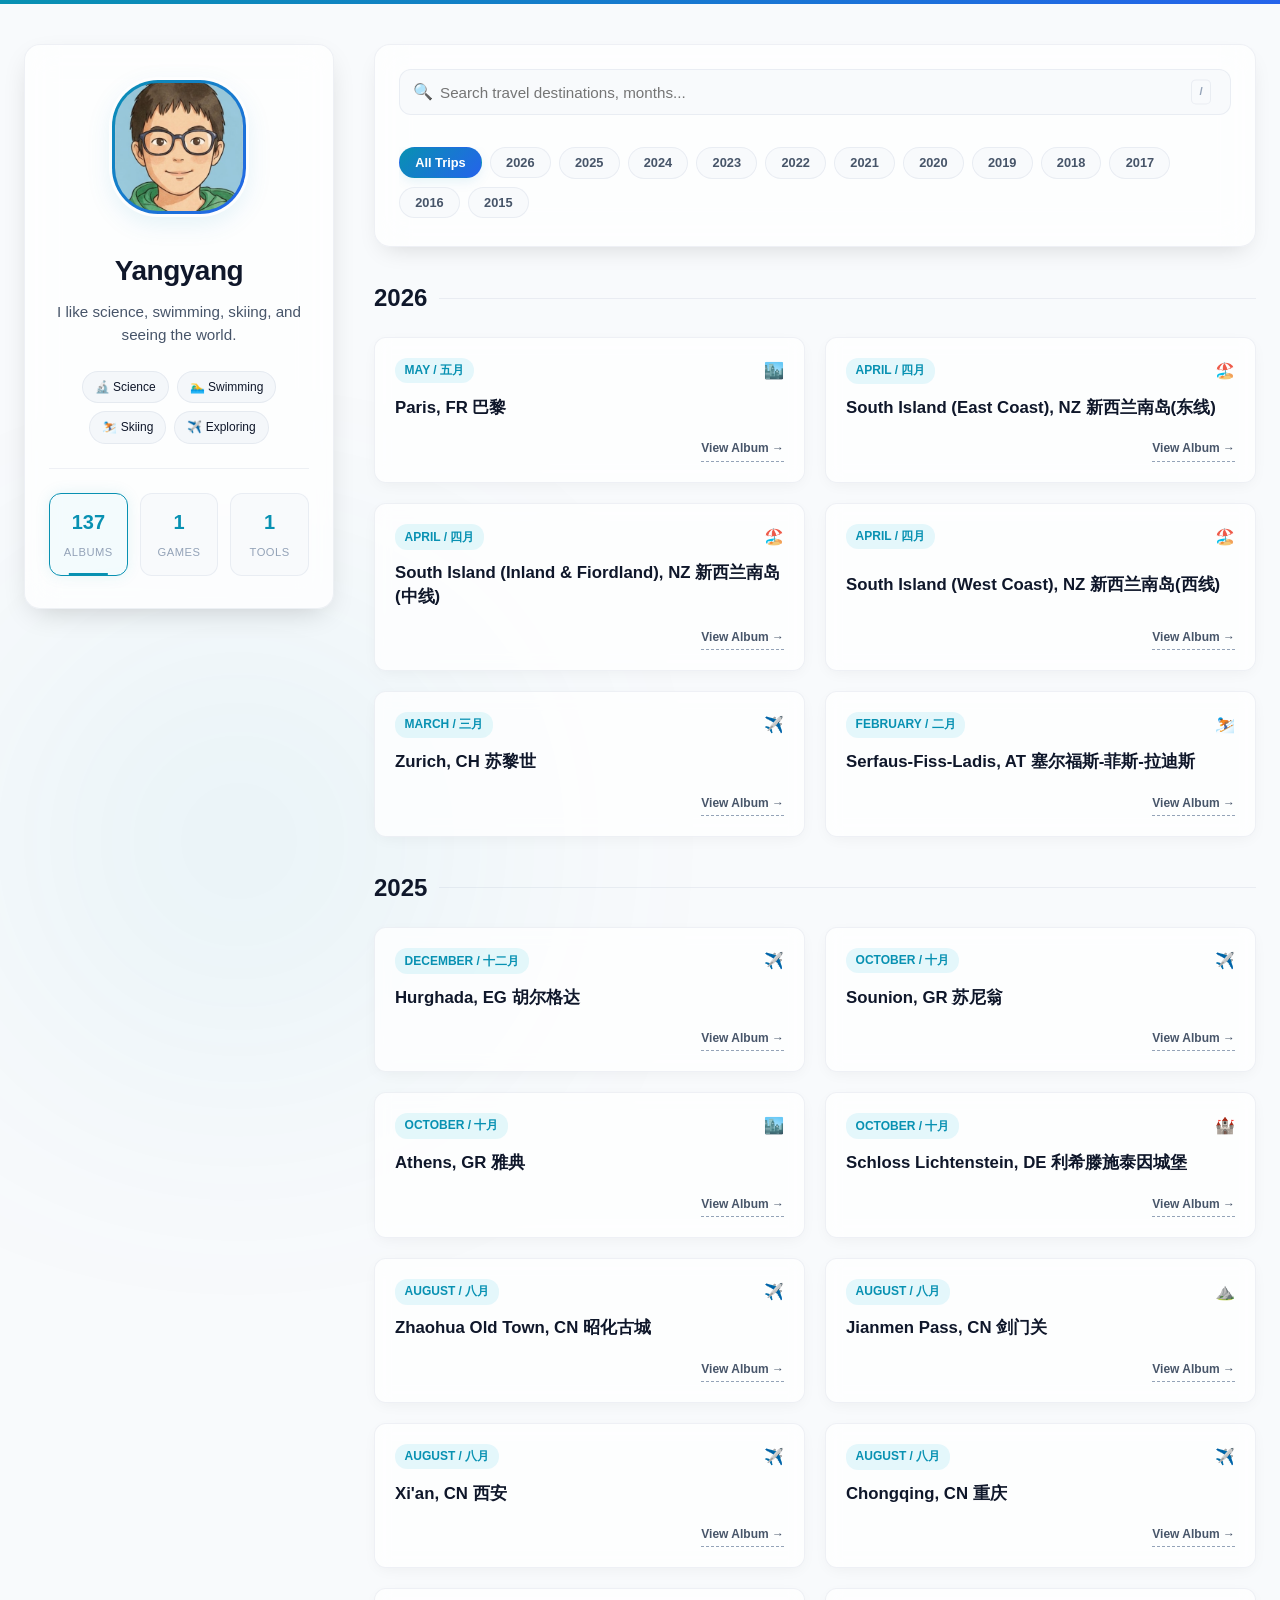
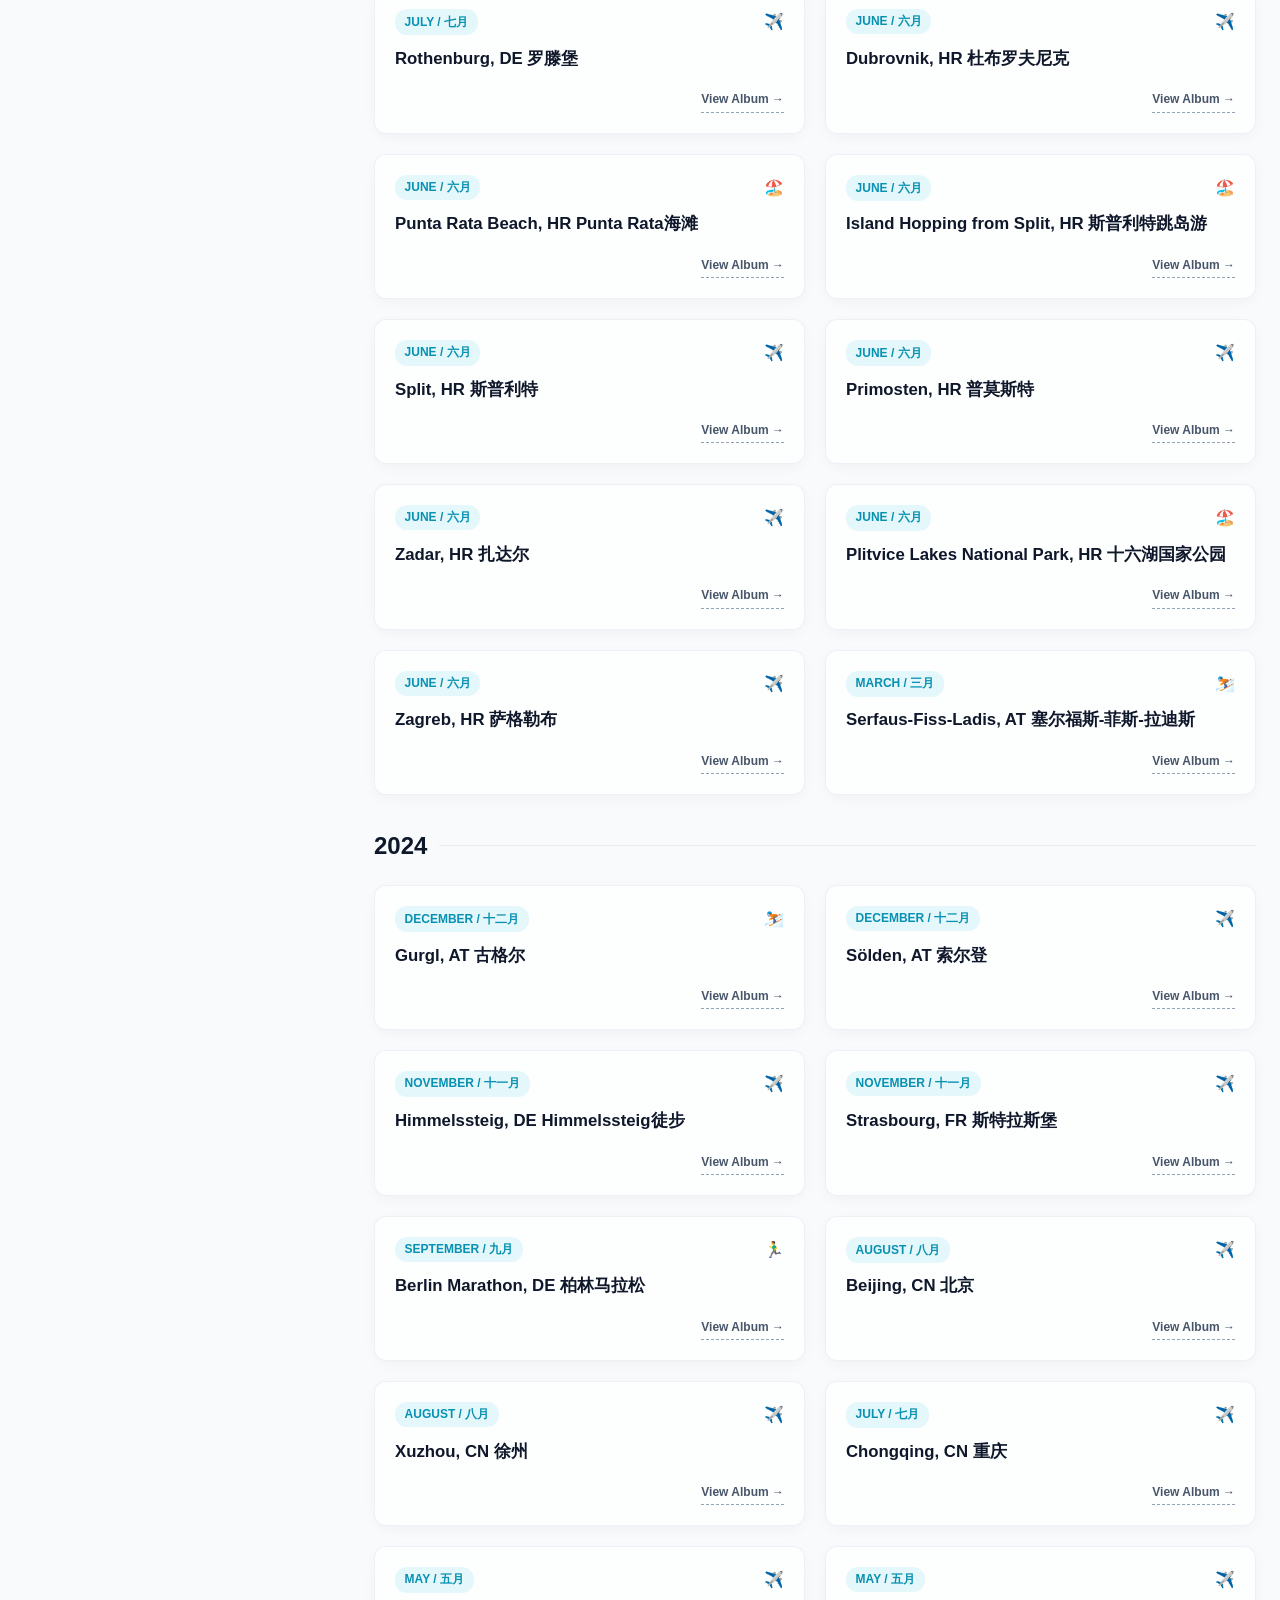
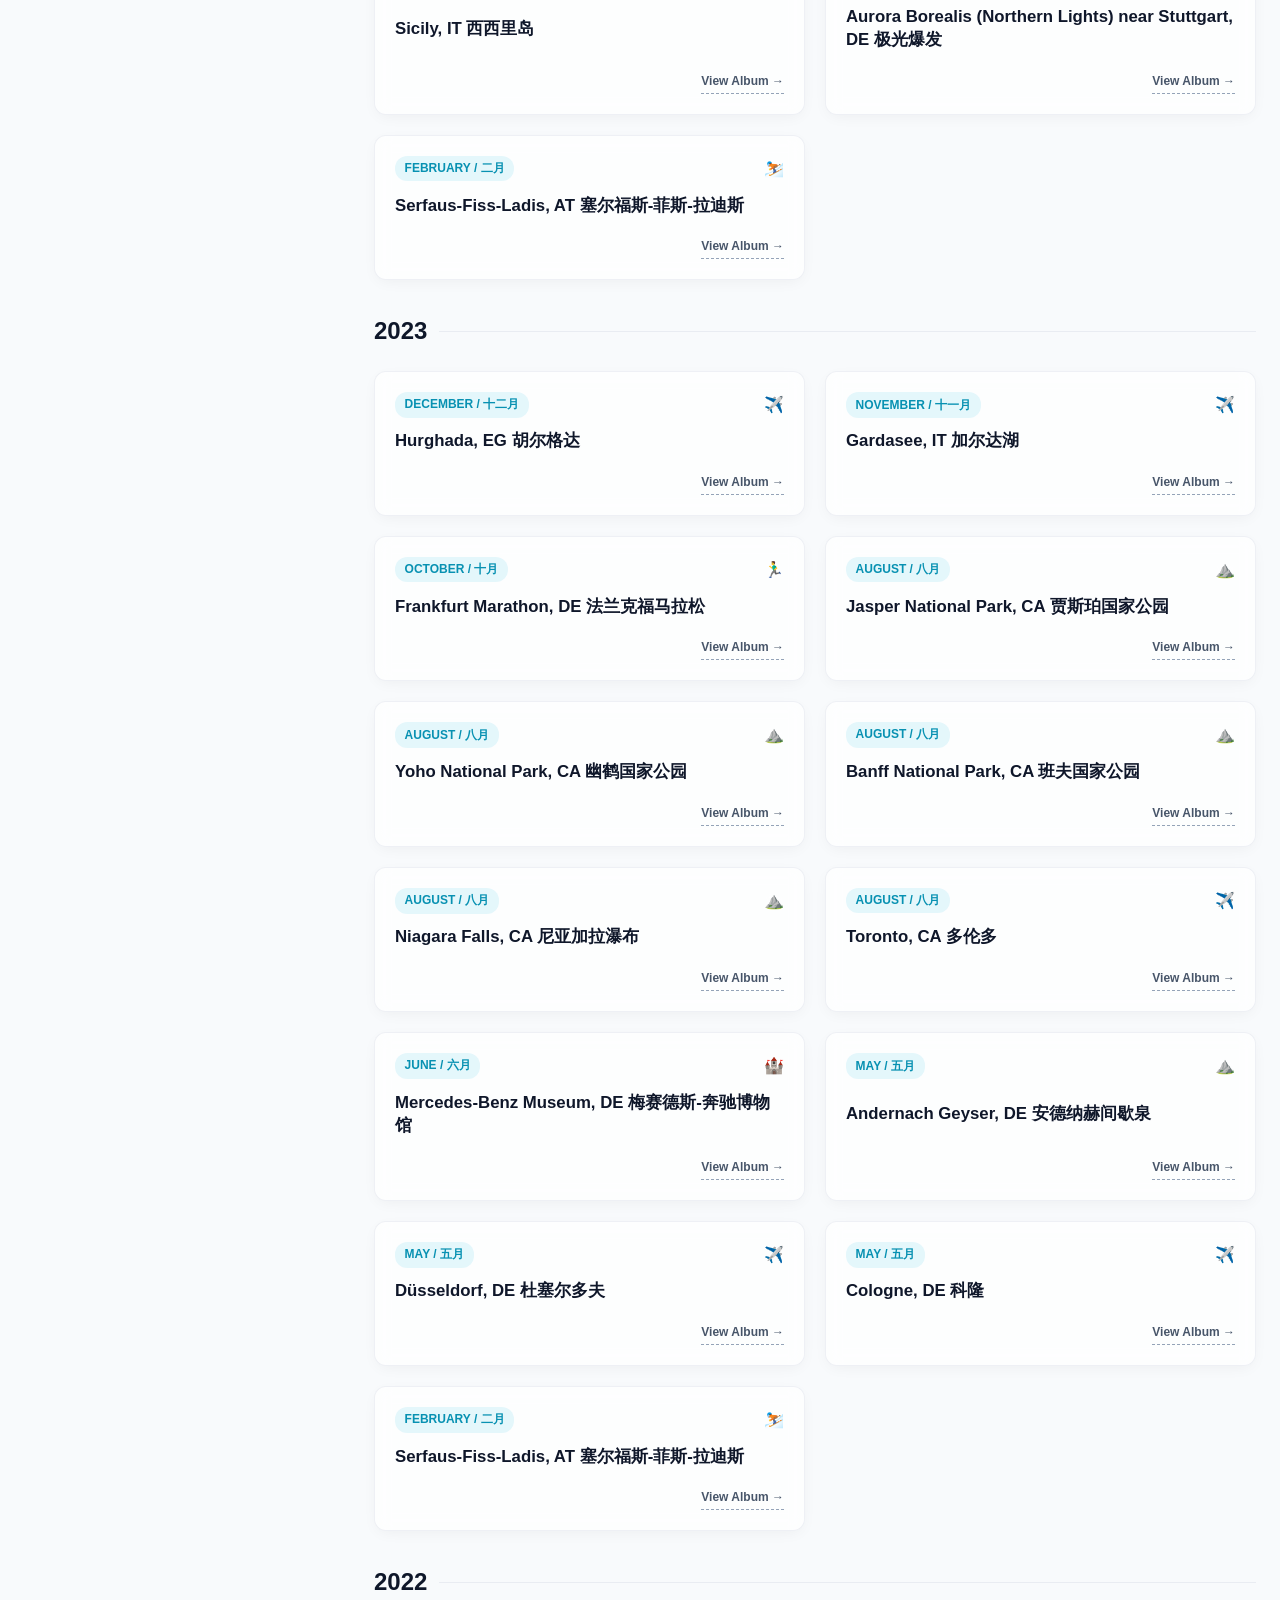
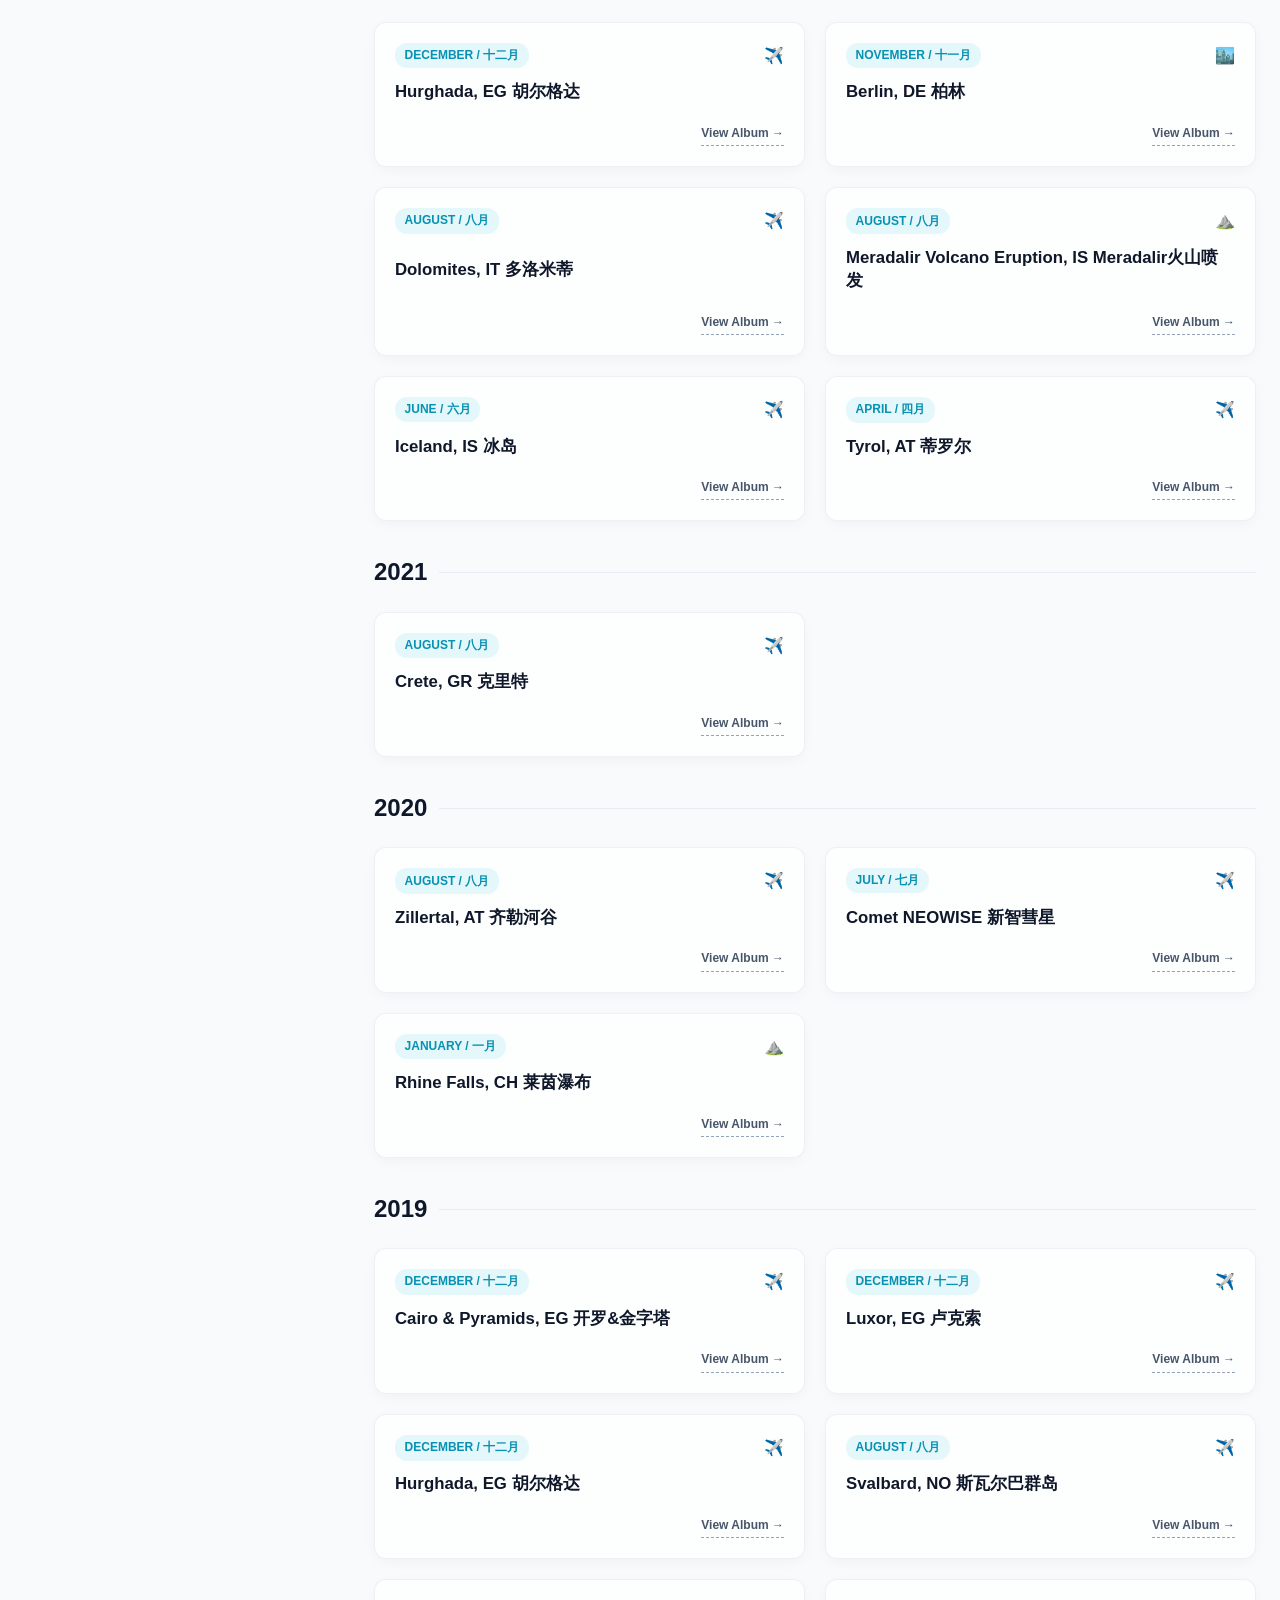
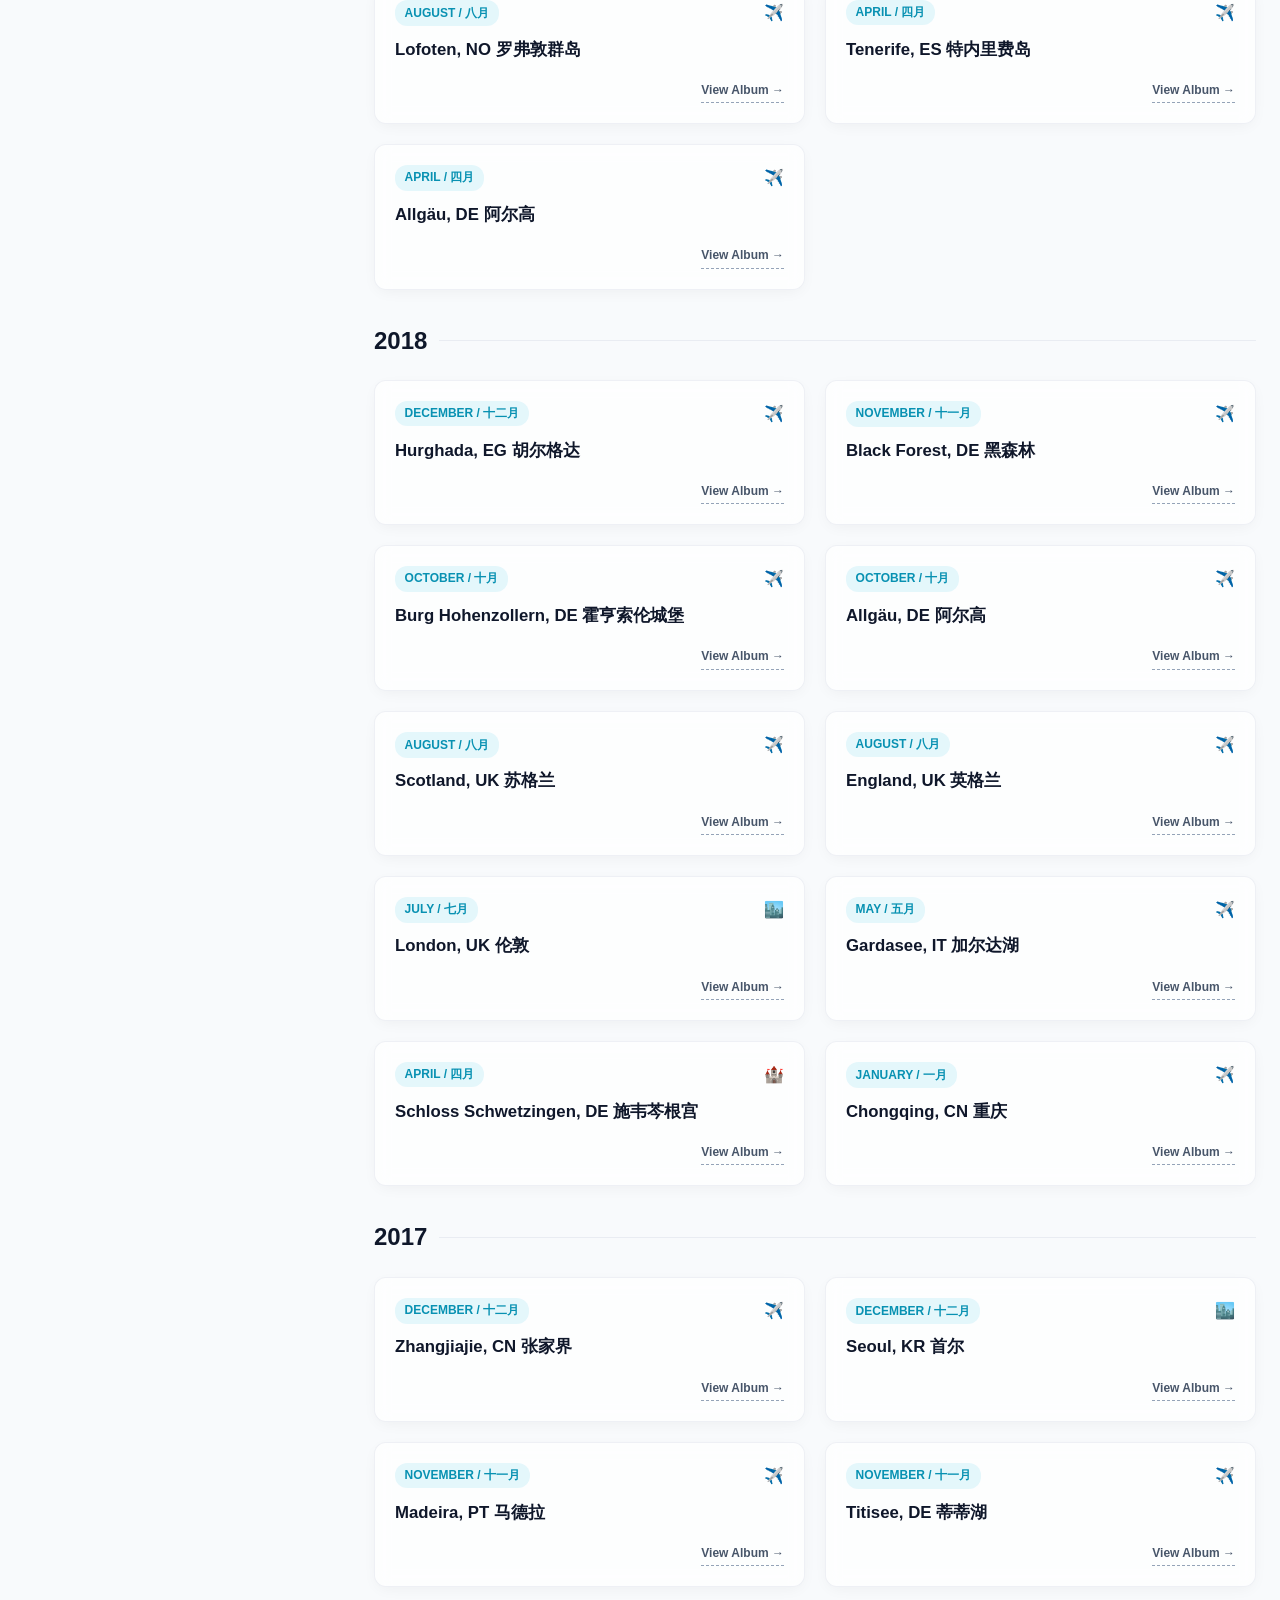
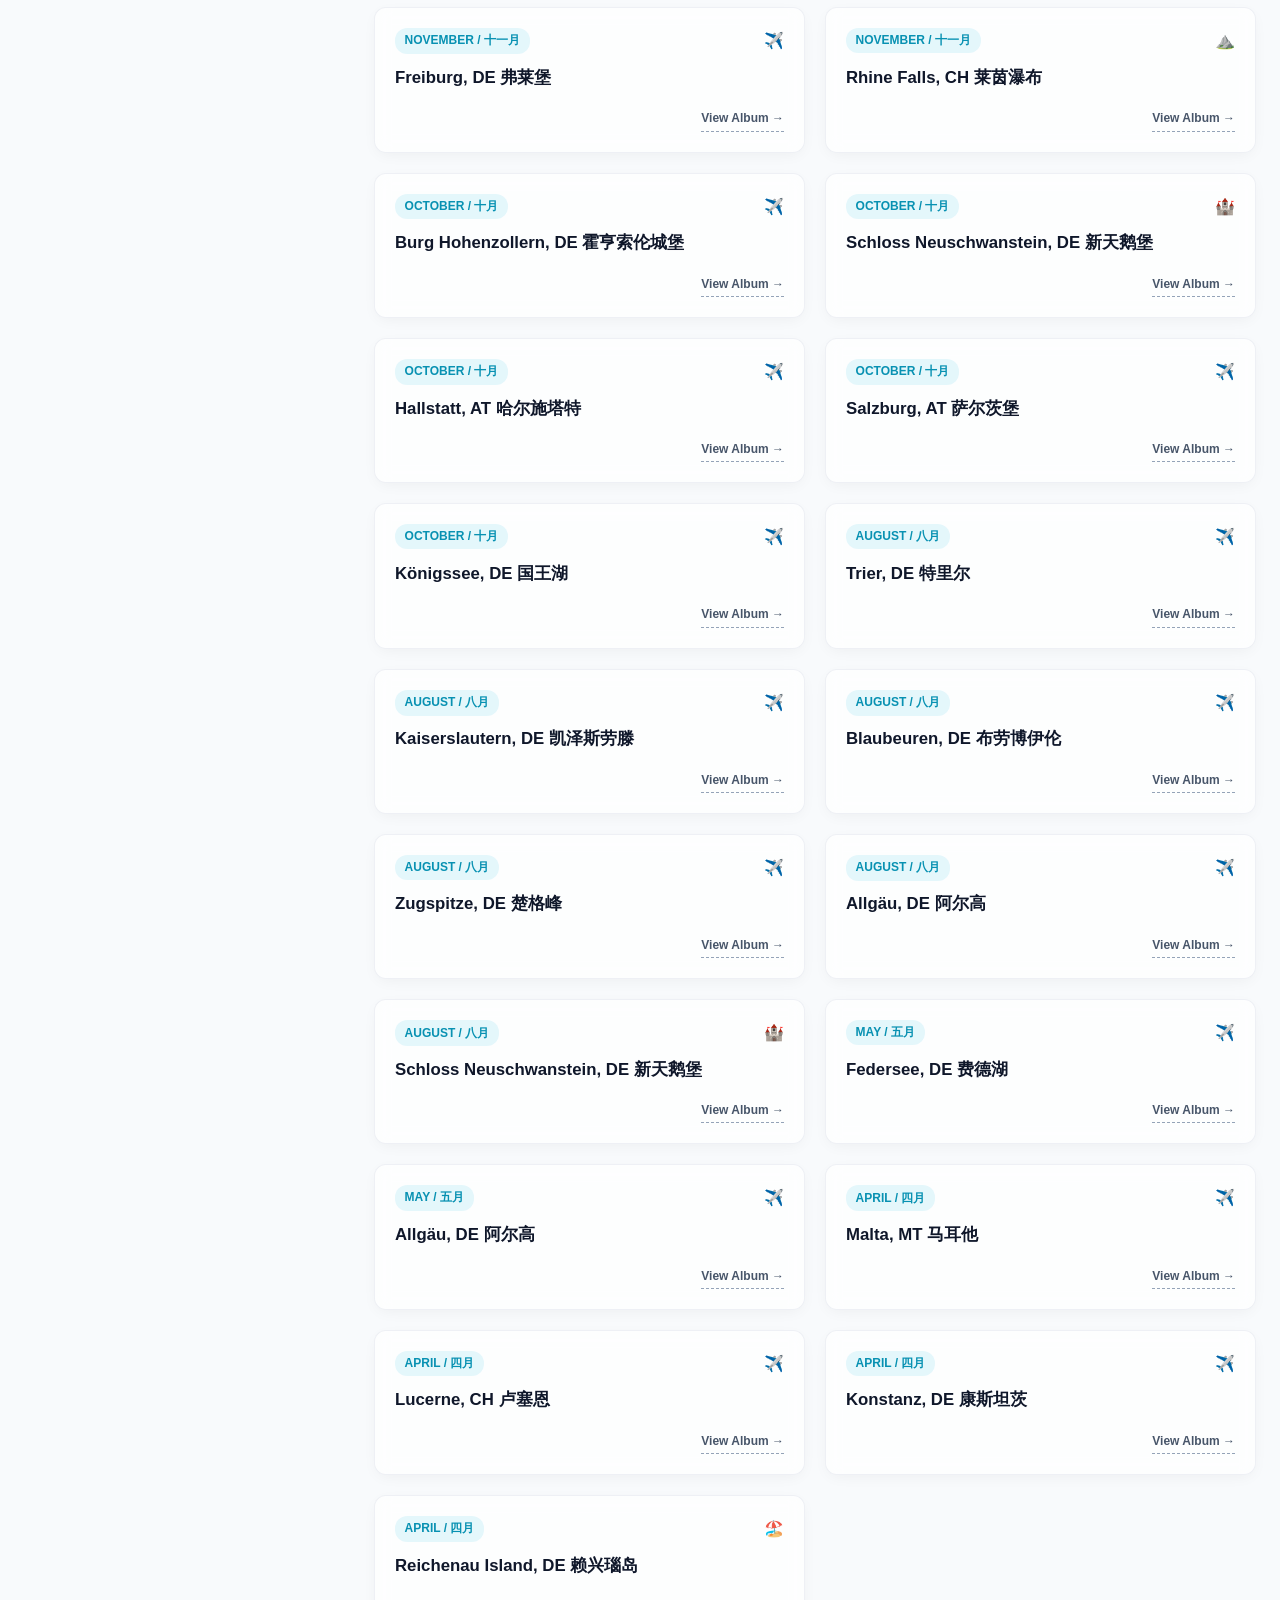
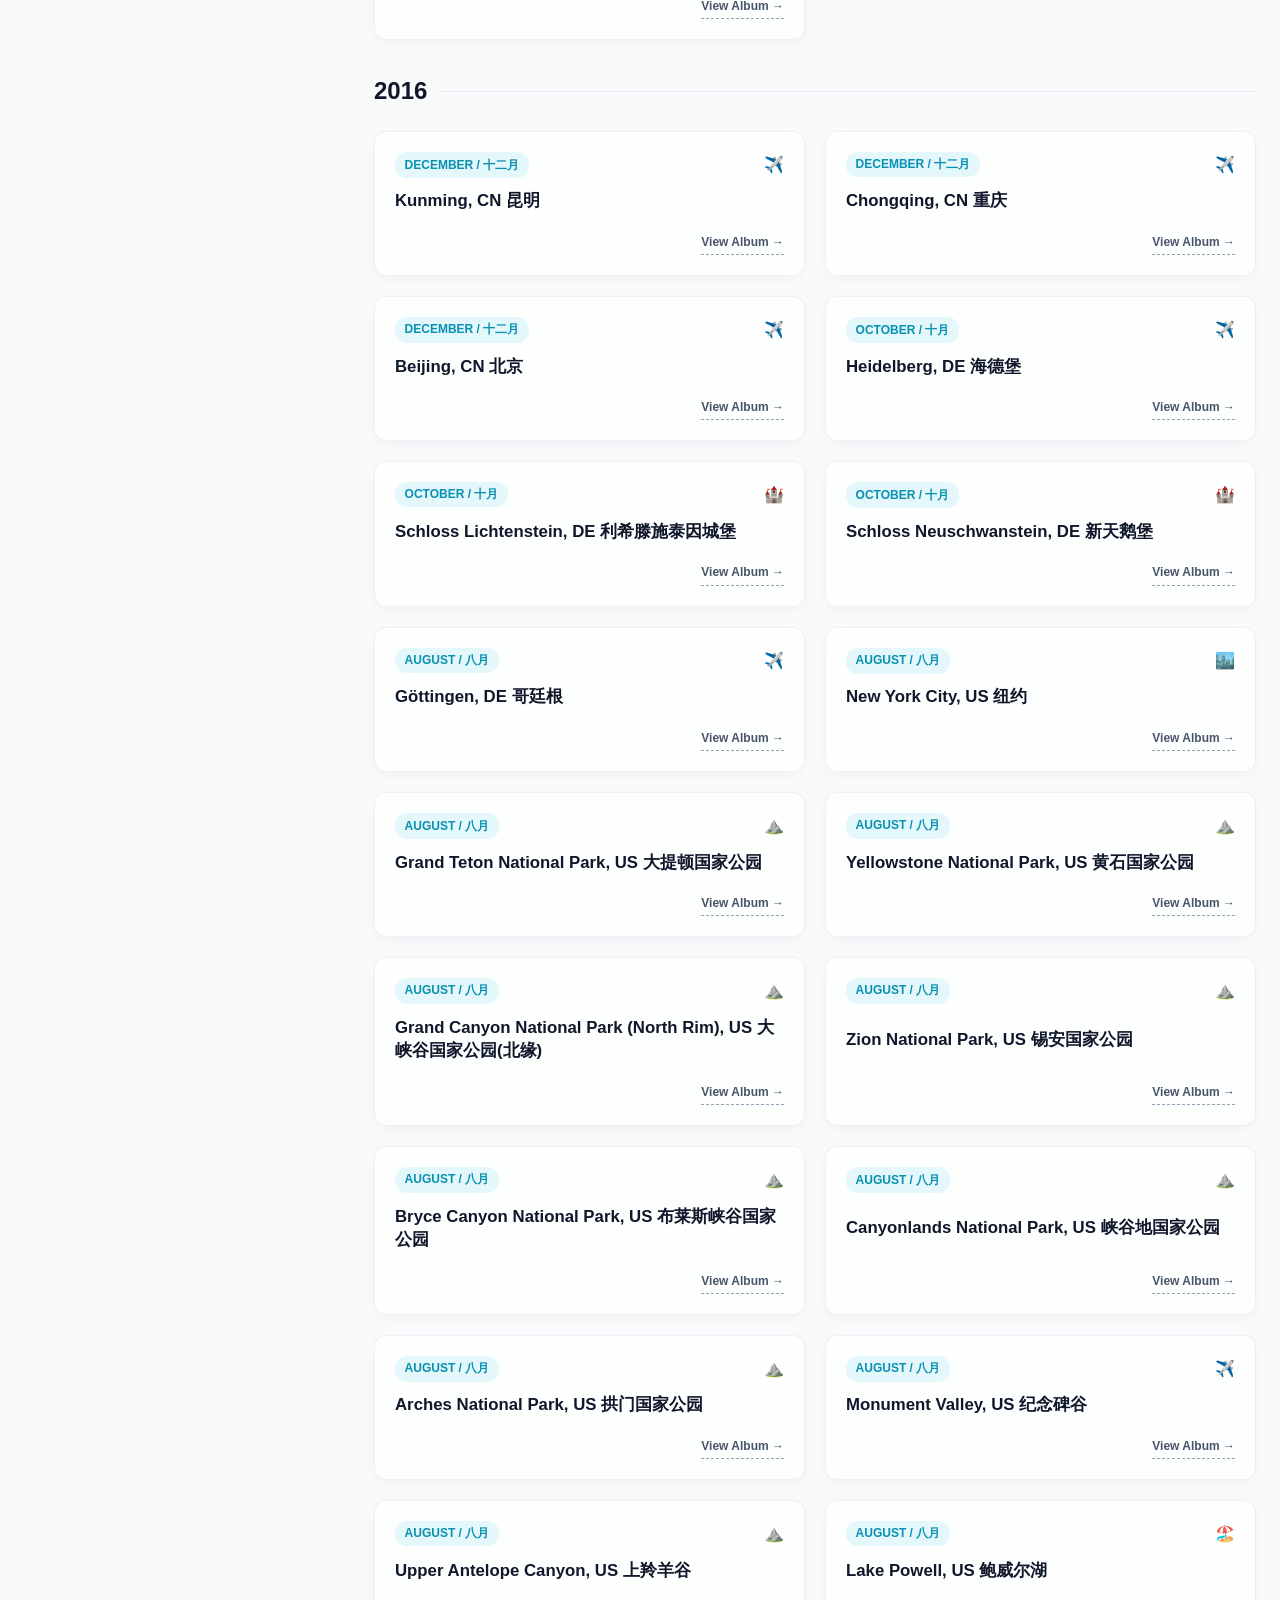
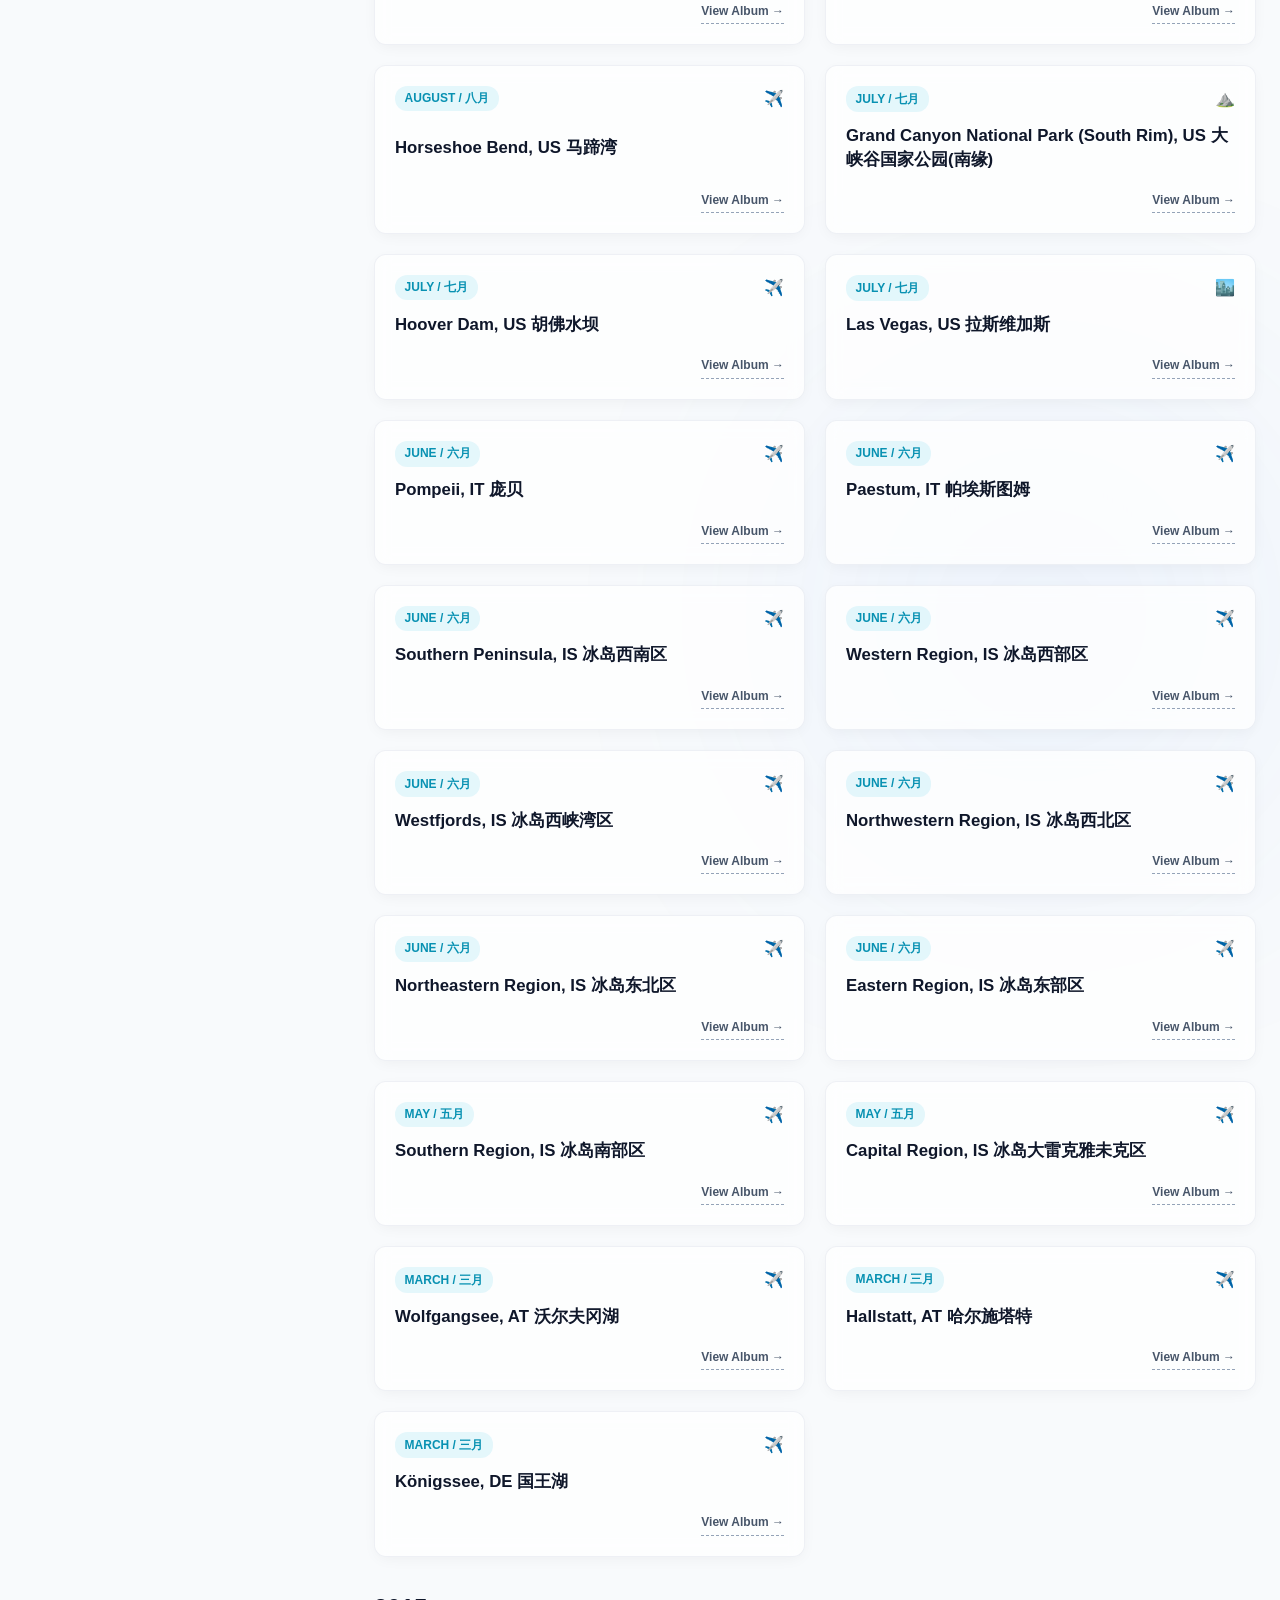
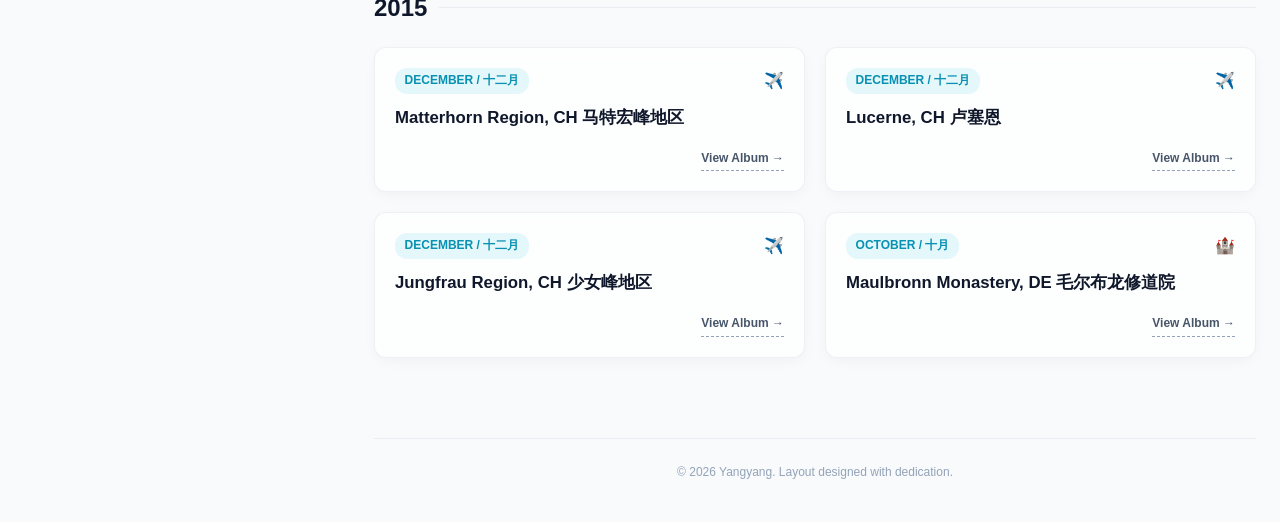
==== commit 6159a617: "Align initial sidebar highlight state with active styles" ====
--- a/index.html
+++ b/index.html
@@ -5,7 +5,7 @@
 	<meta charset="UTF-8" />
 	<meta name="viewport" content="width=device-width, initial-scale=1" />
 	<title>Yangyang's Homepage</title>
-	<link rel="stylesheet" href="style.css" />
+	<link rel="stylesheet" href="style.css?v=1.0.2" />
 </head>
 
 <body>
@@ -26,15 +26,15 @@
 				<span class="badge">✈️ Exploring</span>
 			</div>
 			<div class="stats">
-				<div class="stat-item" style="cursor: pointer; border-color: var(--accent-color);" id="stat-travels">
+				<div class="stat-item active" id="stat-travels">
 					<span class="stat-val">137</span>
 					<span class="stat-lbl">Albums</span>
 				</div>
-				<div class="stat-item" style="cursor: pointer;" id="stat-games">
+				<div class="stat-item" id="stat-games">
 					<span class="stat-val">1</span>
 					<span class="stat-lbl">Games</span>
 				</div>
-				<div class="stat-item" style="cursor: pointer;" id="stat-tools">
+				<div class="stat-item" id="stat-tools">
 					<span class="stat-val">1</span>
 					<span class="stat-lbl">Tools</span>
 				</div>
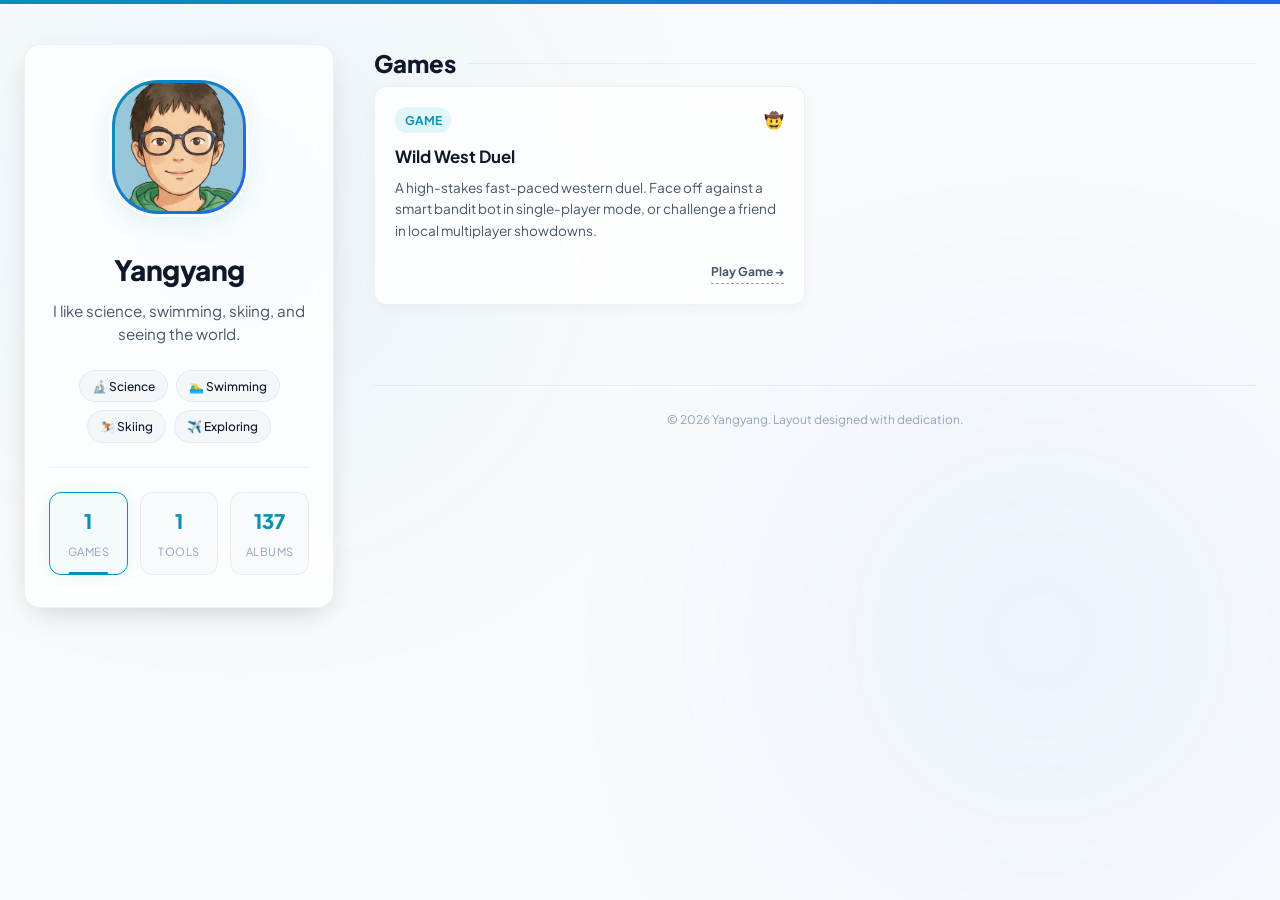
==== commit 2cc1ec03: "button order in homepage" ====
--- a/index.html
+++ b/index.html
@@ -5,7 +5,7 @@
 	<meta charset="UTF-8" />
 	<meta name="viewport" content="width=device-width, initial-scale=1" />
 	<title>Yangyang's Homepage</title>
-	<link rel="stylesheet" href="style.css?v=1.0.2" />
+	<link rel="stylesheet" href="style.css" />
 </head>
 
 <body>
@@ -26,11 +26,7 @@
 				<span class="badge">✈️ Exploring</span>
 			</div>
 			<div class="stats">
-				<div class="stat-item active" id="stat-travels">
-					<span class="stat-val">137</span>
-					<span class="stat-lbl">Albums</span>
-				</div>
-				<div class="stat-item" id="stat-games">
+				<div class="stat-item active" id="stat-games">
 					<span class="stat-val">1</span>
 					<span class="stat-lbl">Games</span>
 				</div>
@@ -38,11 +34,15 @@
 					<span class="stat-val">1</span>
 					<span class="stat-lbl">Tools</span>
 				</div>
+				<div class="stat-item" id="stat-travels">
+					<span class="stat-val">137</span>
+					<span class="stat-lbl">Albums</span>
+				</div>
 			</div>
 		</aside>
 
 		<main id="content-wrap">
-			<div class="controls-card" id="travel-controls">
+			<div class="controls-card" id="travel-controls" style="display: none;">
 				<div class="search-container">
 					<span class="search-icon">🔍</span>
 					<input type="text" id="search-input" class="search-input"
@@ -54,7 +54,7 @@
 				</div>
 			</div>
 
-			<div class="travels-container" id="travels-container">
+			<div class="travels-container" id="travels-container" style="display: none;">
 				<section class="year-section" data-year="2026">
 					<h2 class="year-title">2026</h2>
 					<ul class="travel-grid">
@@ -2175,7 +2175,7 @@
 				</section>
 			</div>
 
-			<div class="travels-container" id="games-container" style="display: none;">
+			<div class="travels-container" id="games-container" style="display: flex;">
 				<section class="category-section">
 					<h2 class="year-title">Games</h2>
 					<ul class="travel-grid">
@@ -2381,6 +2381,9 @@
 			if (statAlbums) statAlbums.addEventListener('click', () => switchCategory('travels'));
 			if (statGames) statGames.addEventListener('click', () => switchCategory('games'));
 			if (statTools) statTools.addEventListener('click', () => switchCategory('tools'));
+
+			// Highlight games category on page load
+			switchCategory('games');
 		});
 	</script>
 </body>
--- a/style.css
+++ b/style.css
@@ -1,3 +1,5 @@
+@import url('https://fonts.googleapis.com/css2?family=Plus+Jakarta+Sans:wght@300;400;500;600;700;800&family=Playfair+Display:ital,wght@0,600;0,700;1,600&display=swap');
+
 /* Custom premium scrollbar styling */
 ::-webkit-scrollbar {
   width: 10px;
@@ -15,7 +17,6 @@
   background: var(--accent-color);
 }
 
-@import url('https://fonts.googleapis.com/css2?family=Plus+Jakarta+Sans:wght@300;400;500;600;700;800&family=Playfair+Display:ital,wght@0,600;0,700;1,600&display=swap');
 
 :root {
   /* Dark Mode Palette (Default) */
@@ -317,6 +318,8 @@
 }
 
 .search-container {
+  display: flex;
+  align-items: center;
   position: relative;
 }
 
@@ -607,11 +610,6 @@
 }
 
 /* Search keyboard shortcut layout styling */
-.search-container {
-  display: flex;
-  align-items: center;
-  position: relative;
-}
 
 .search-shortcut-hint {
   position: absolute;
